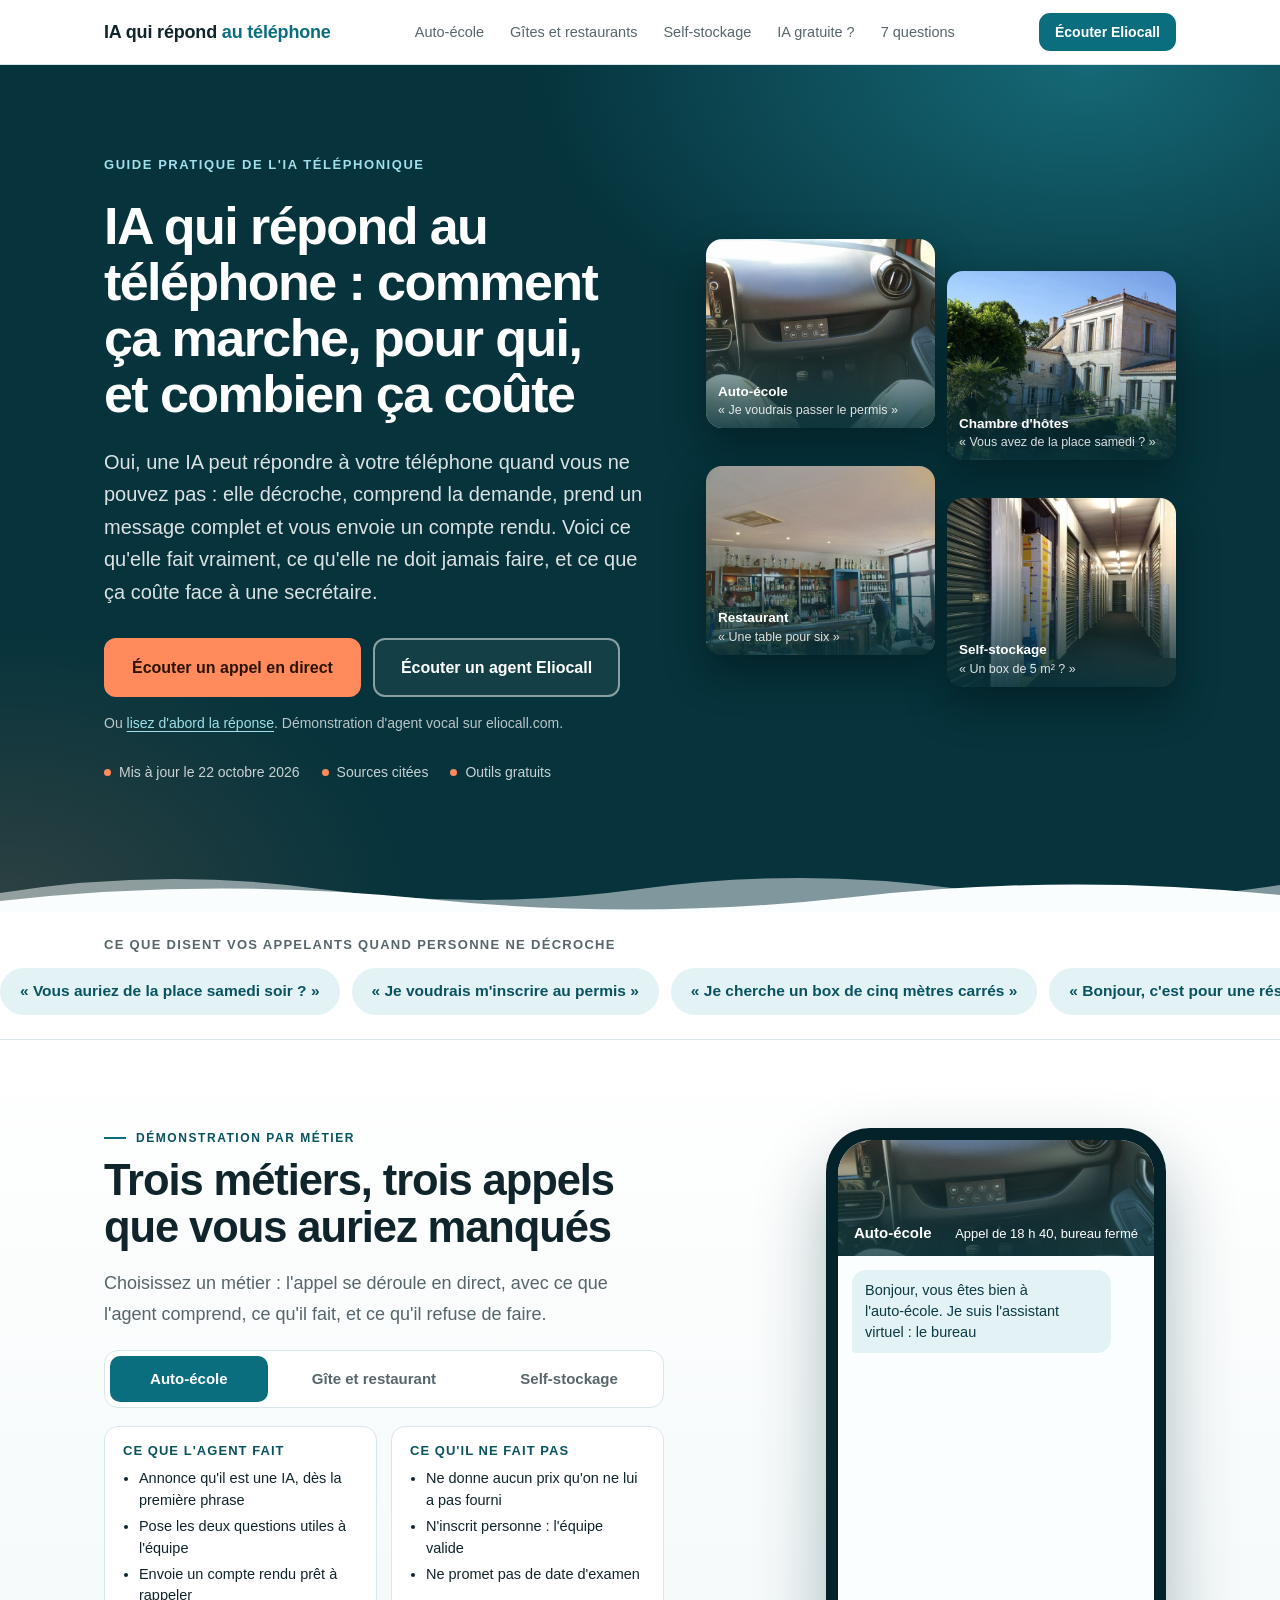
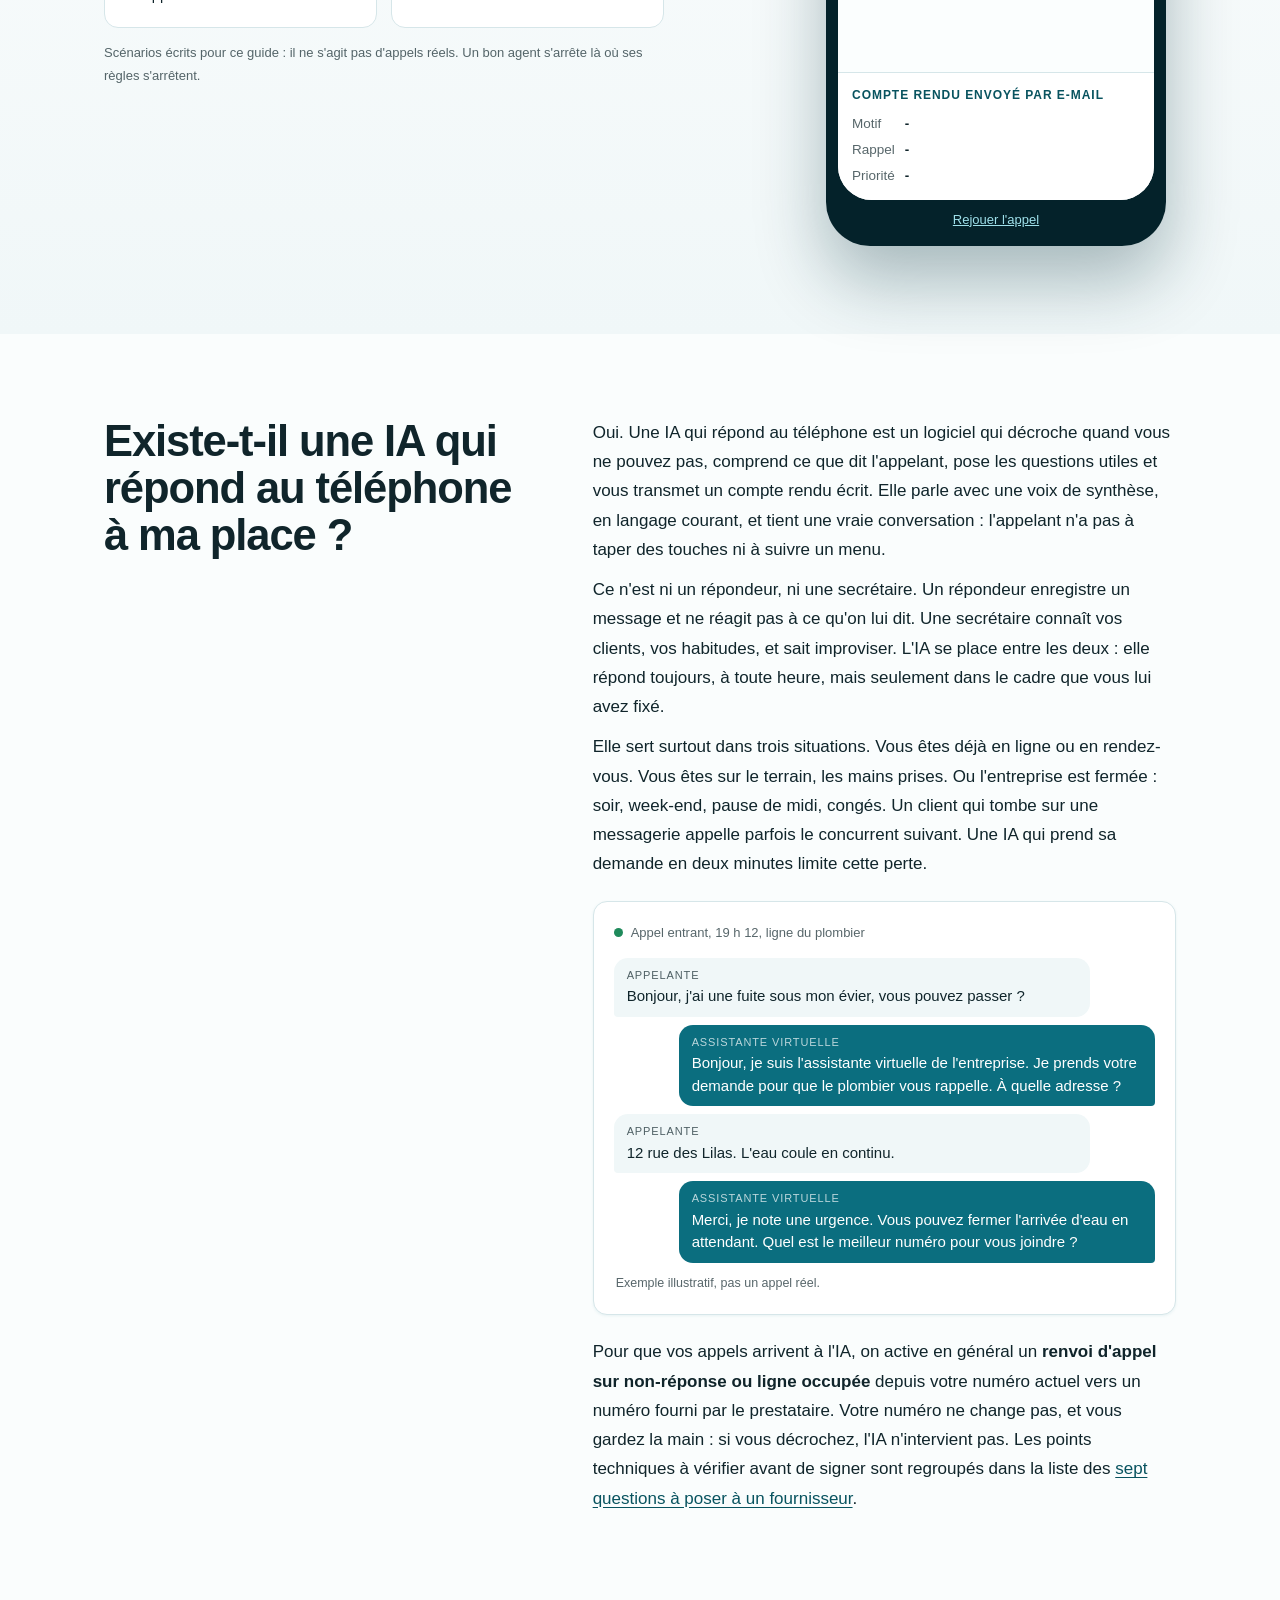
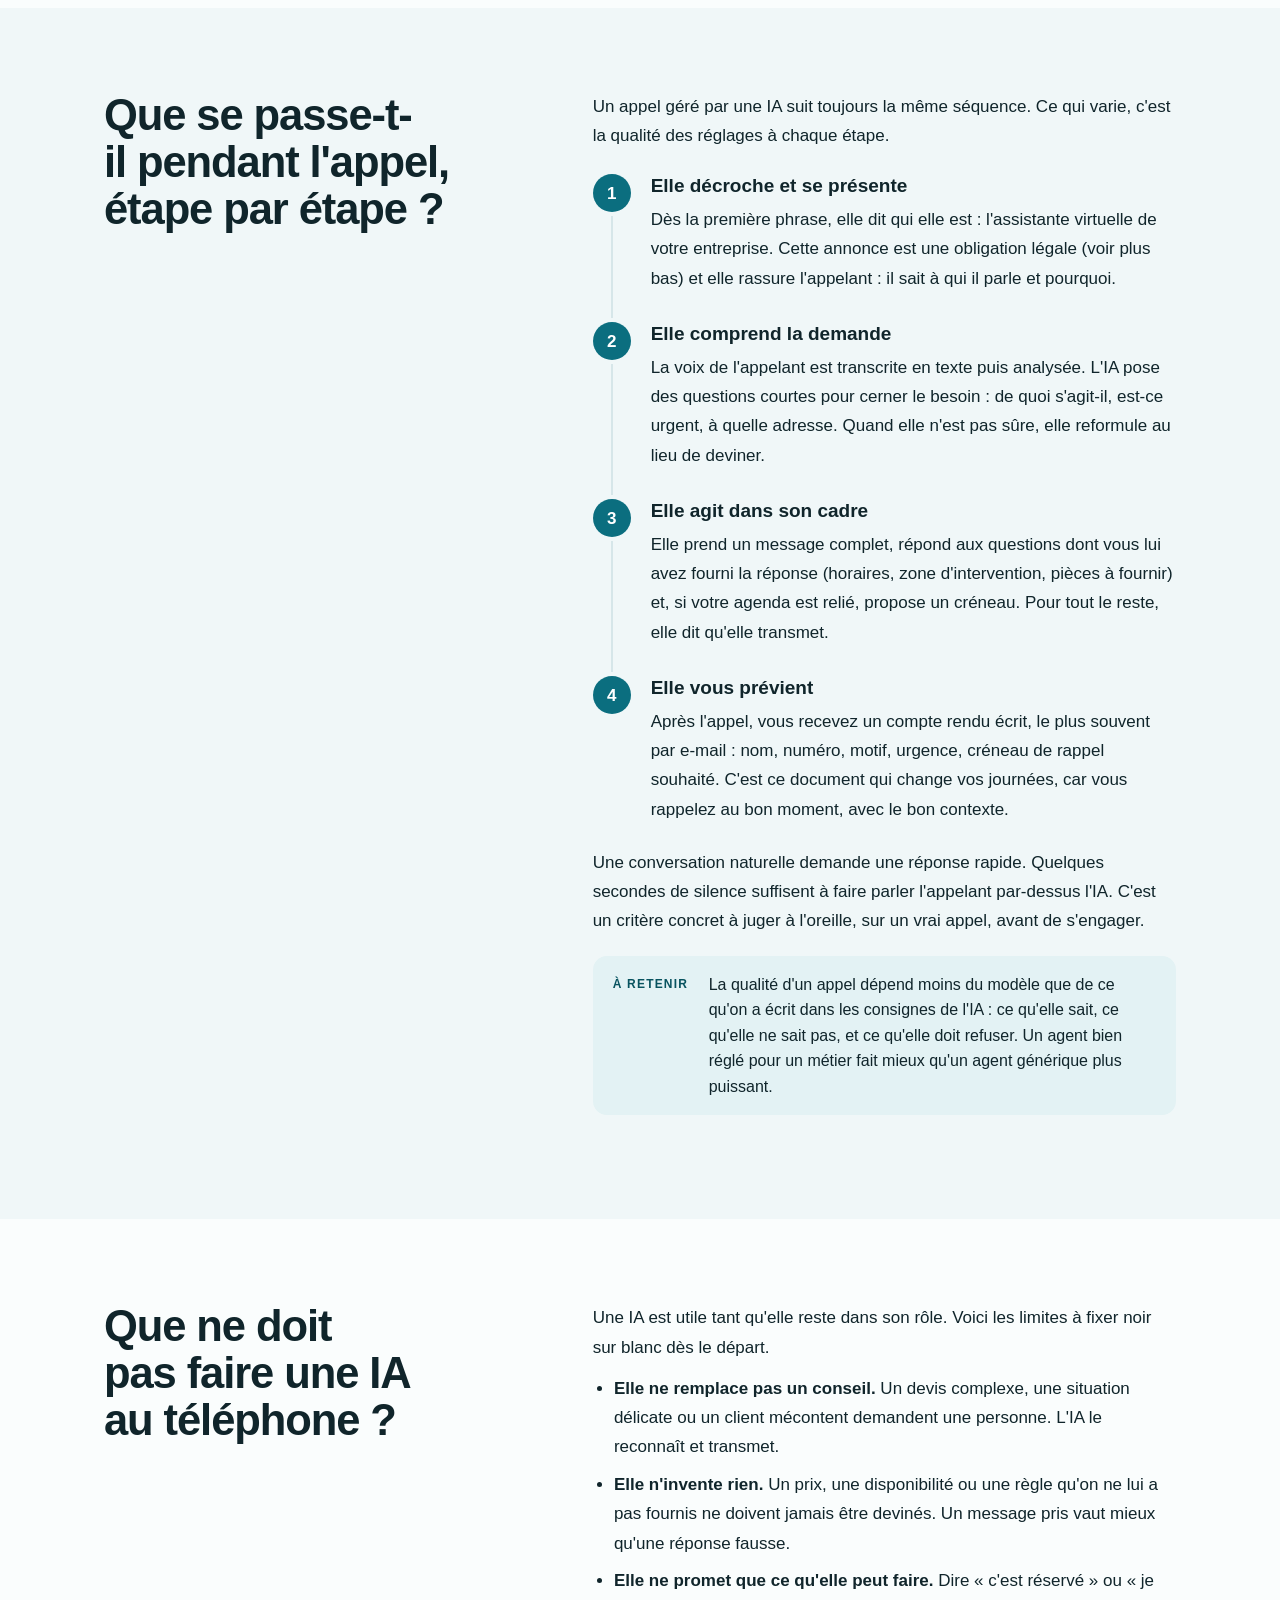
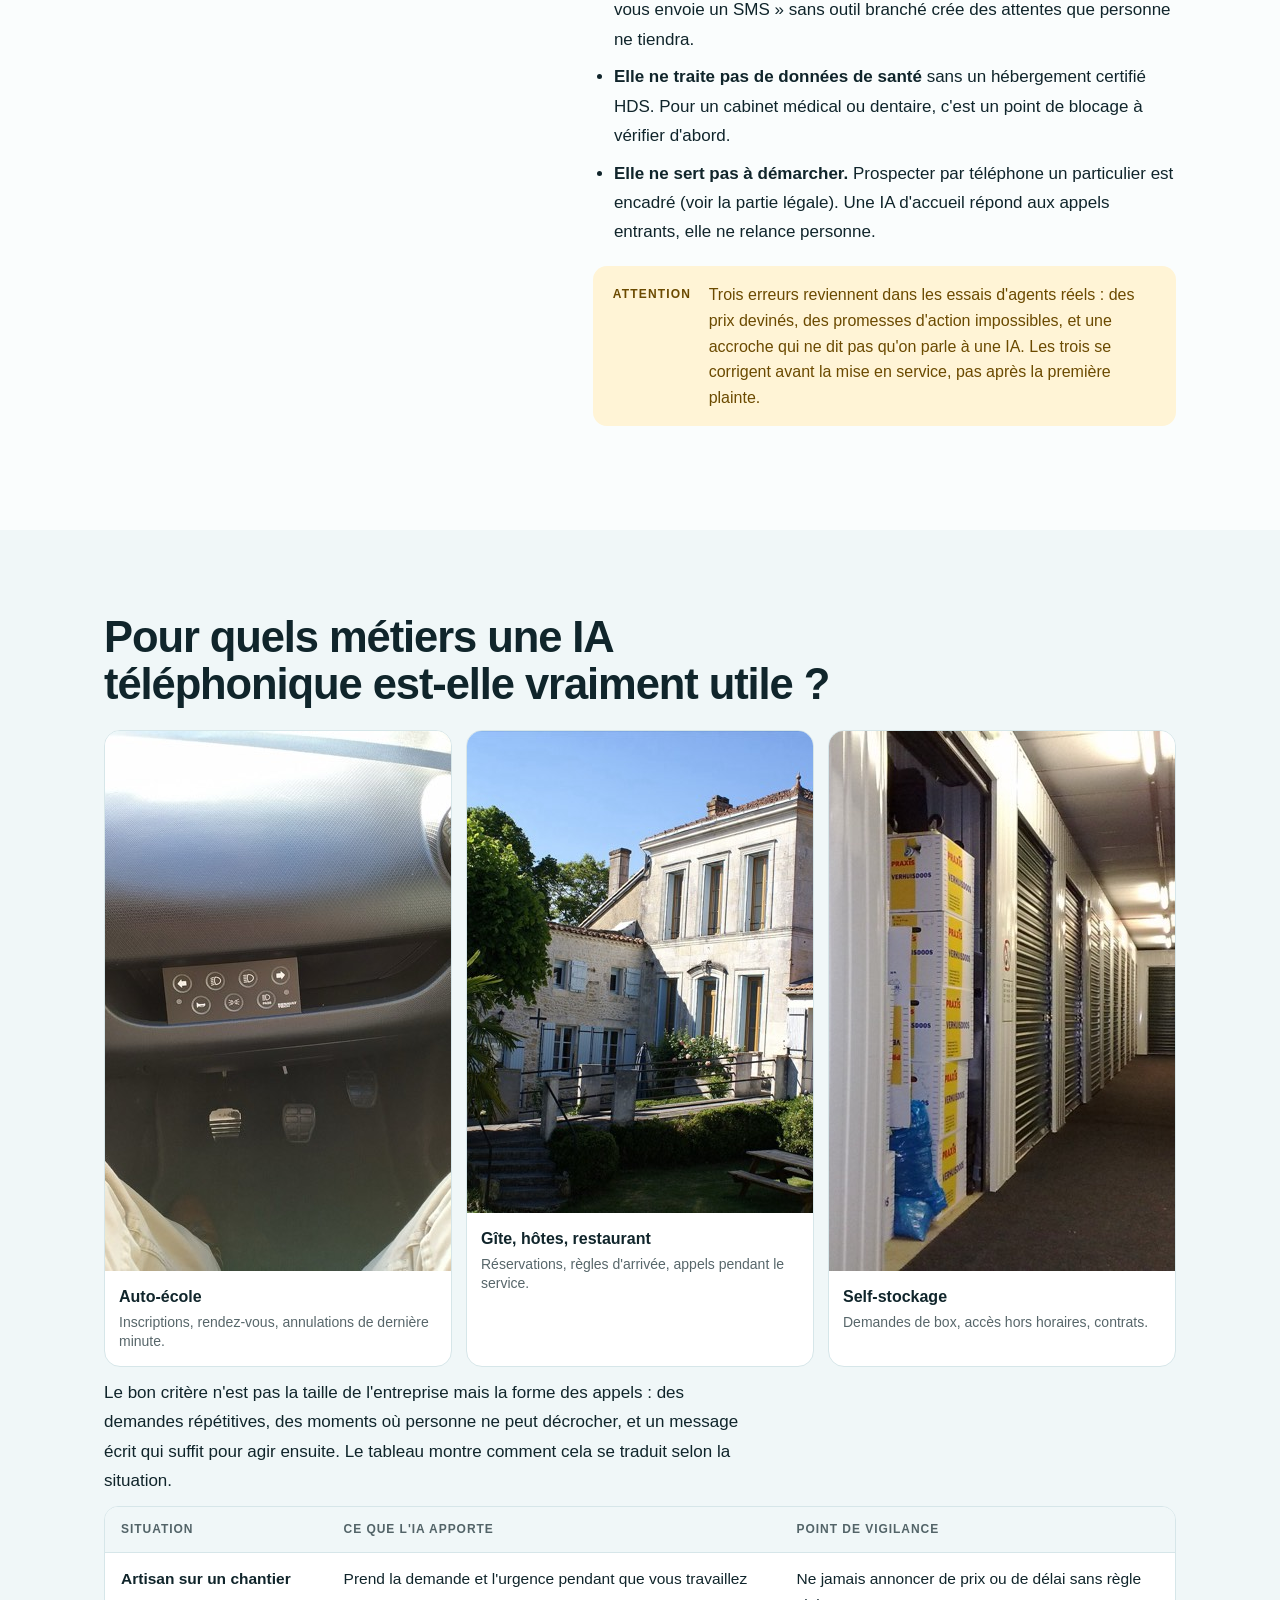
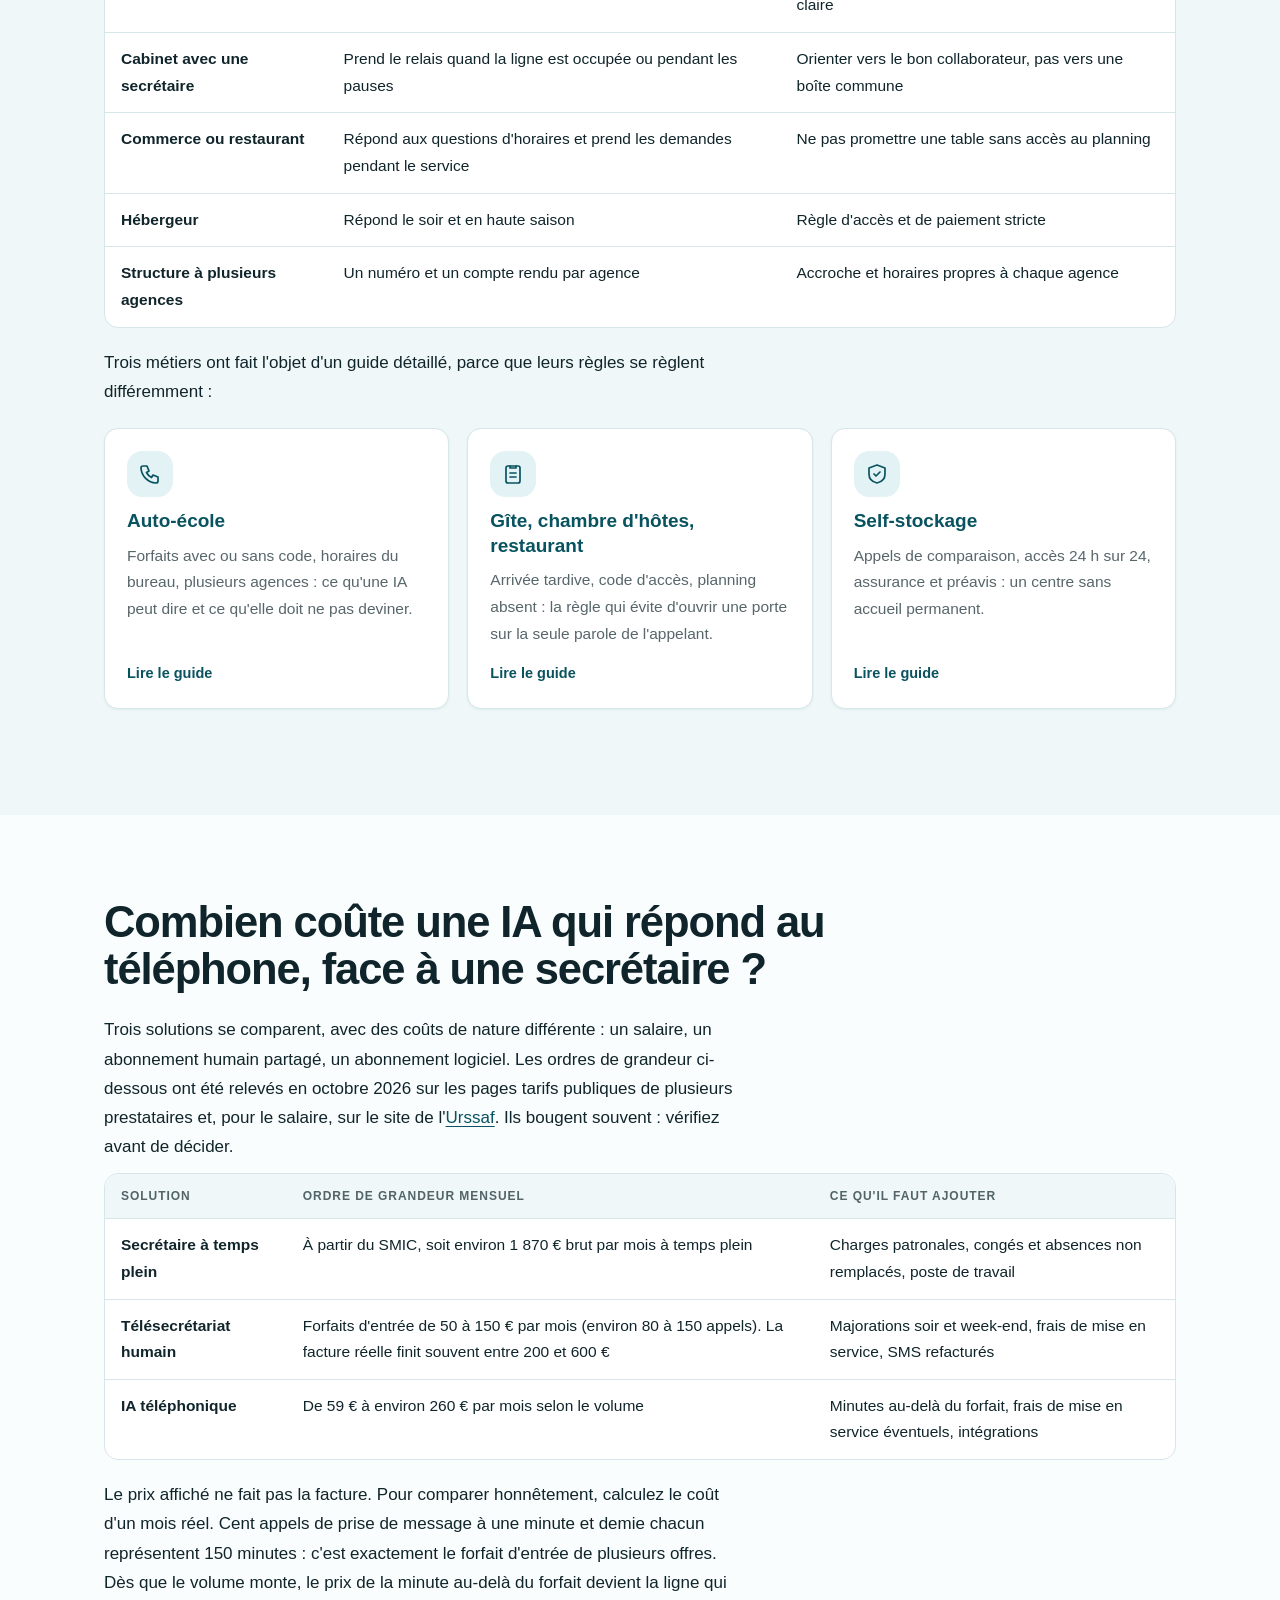
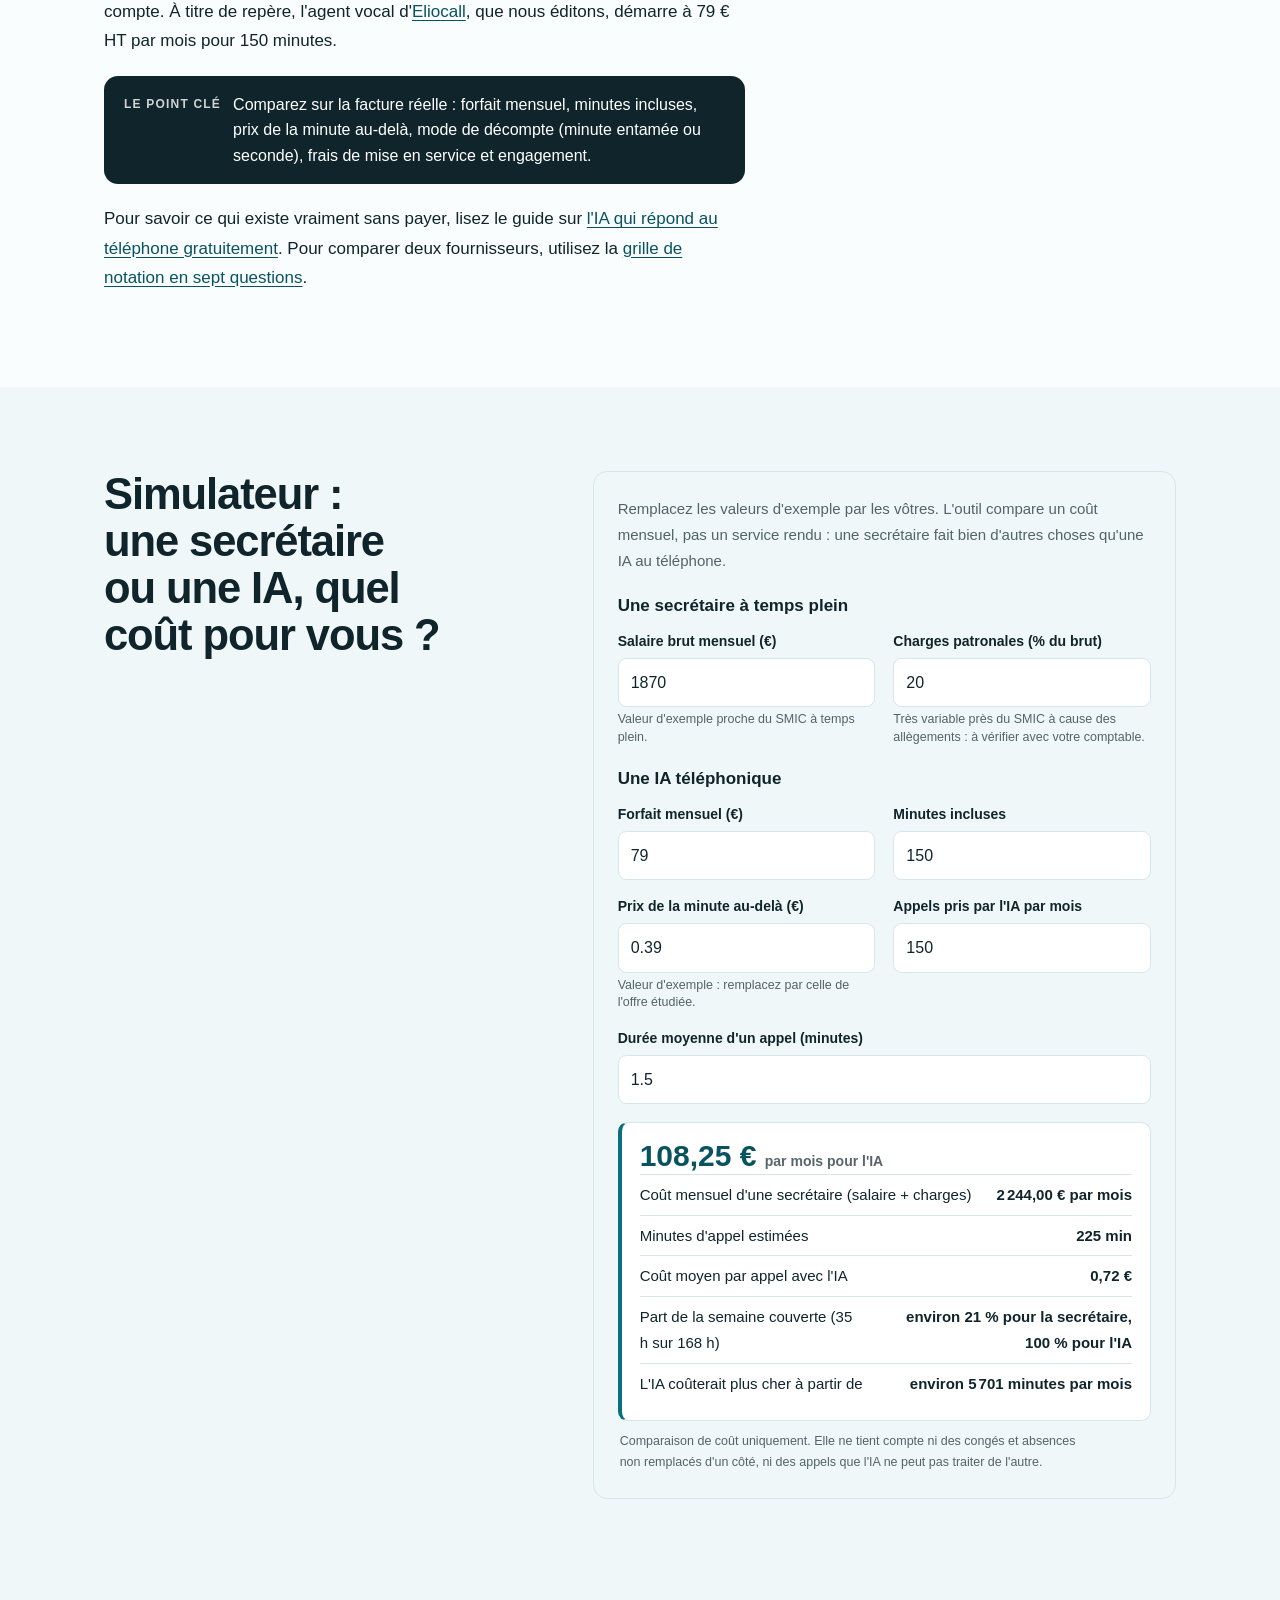
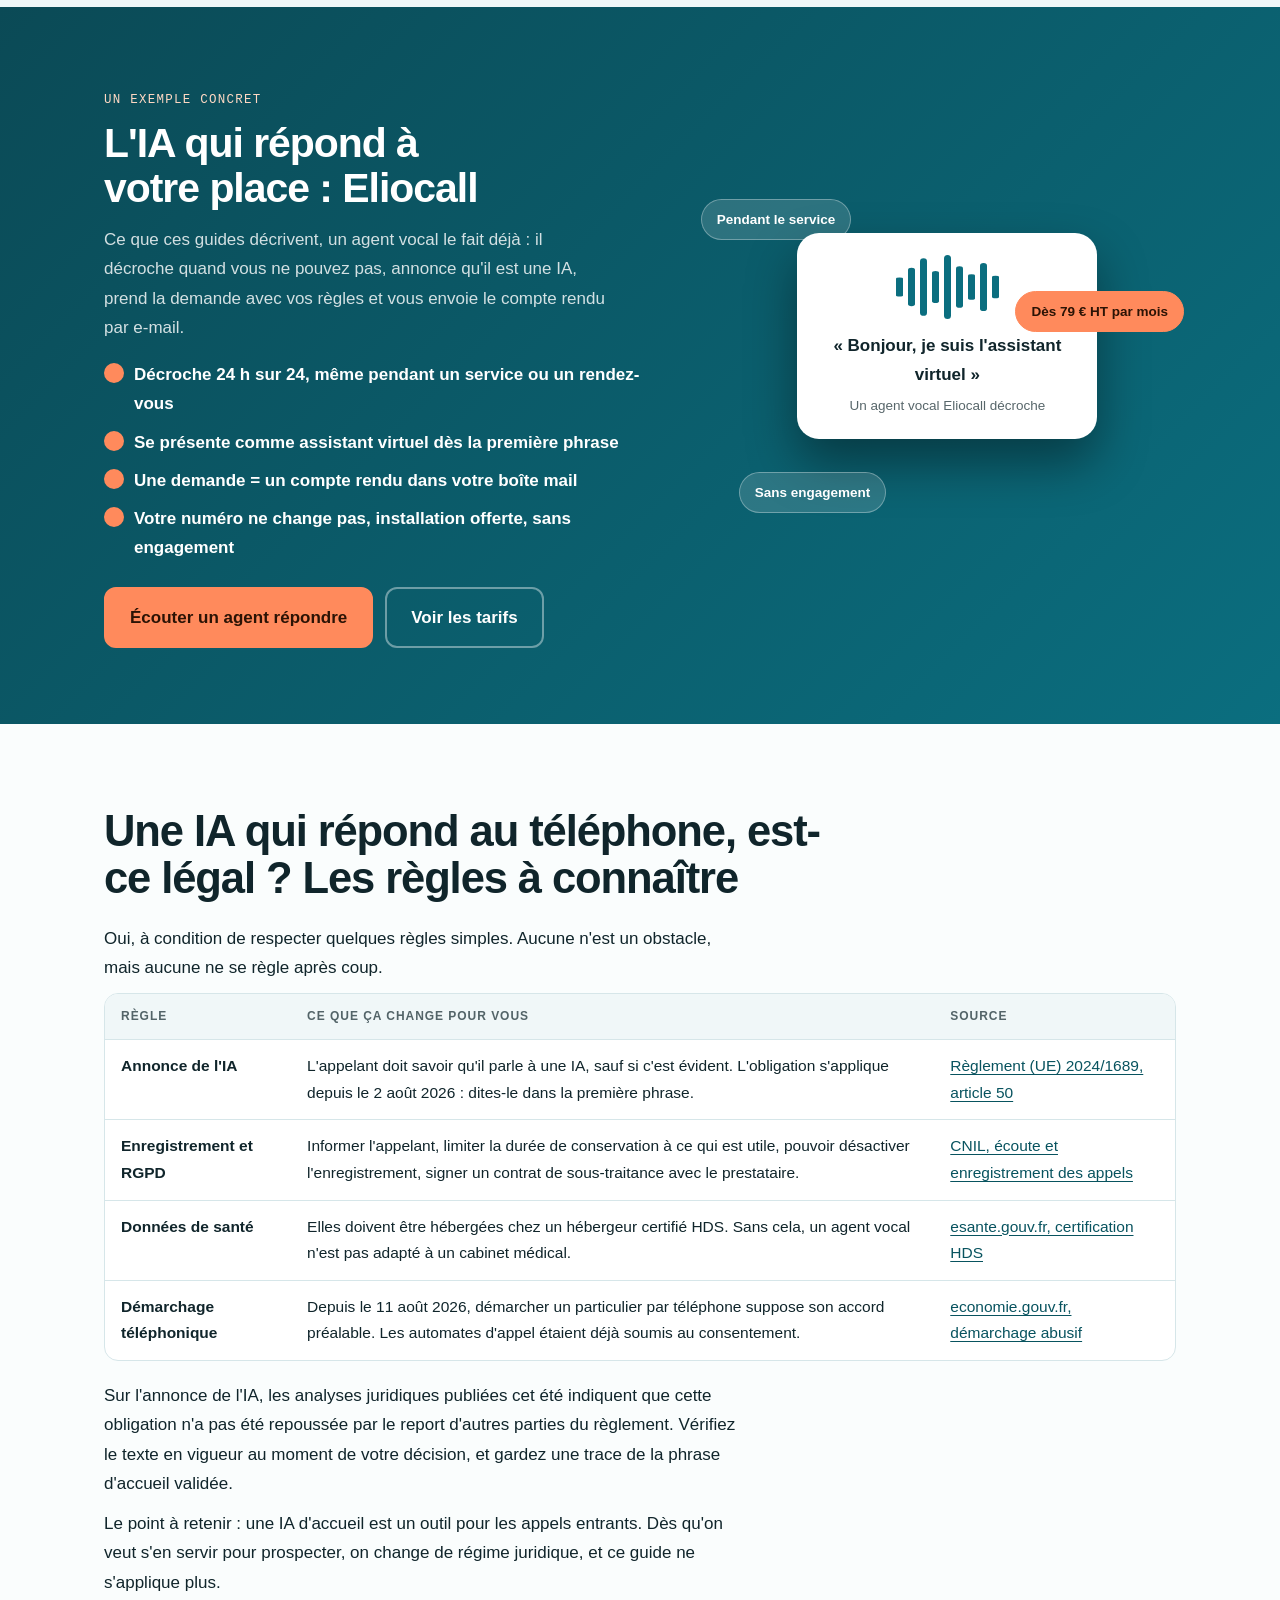
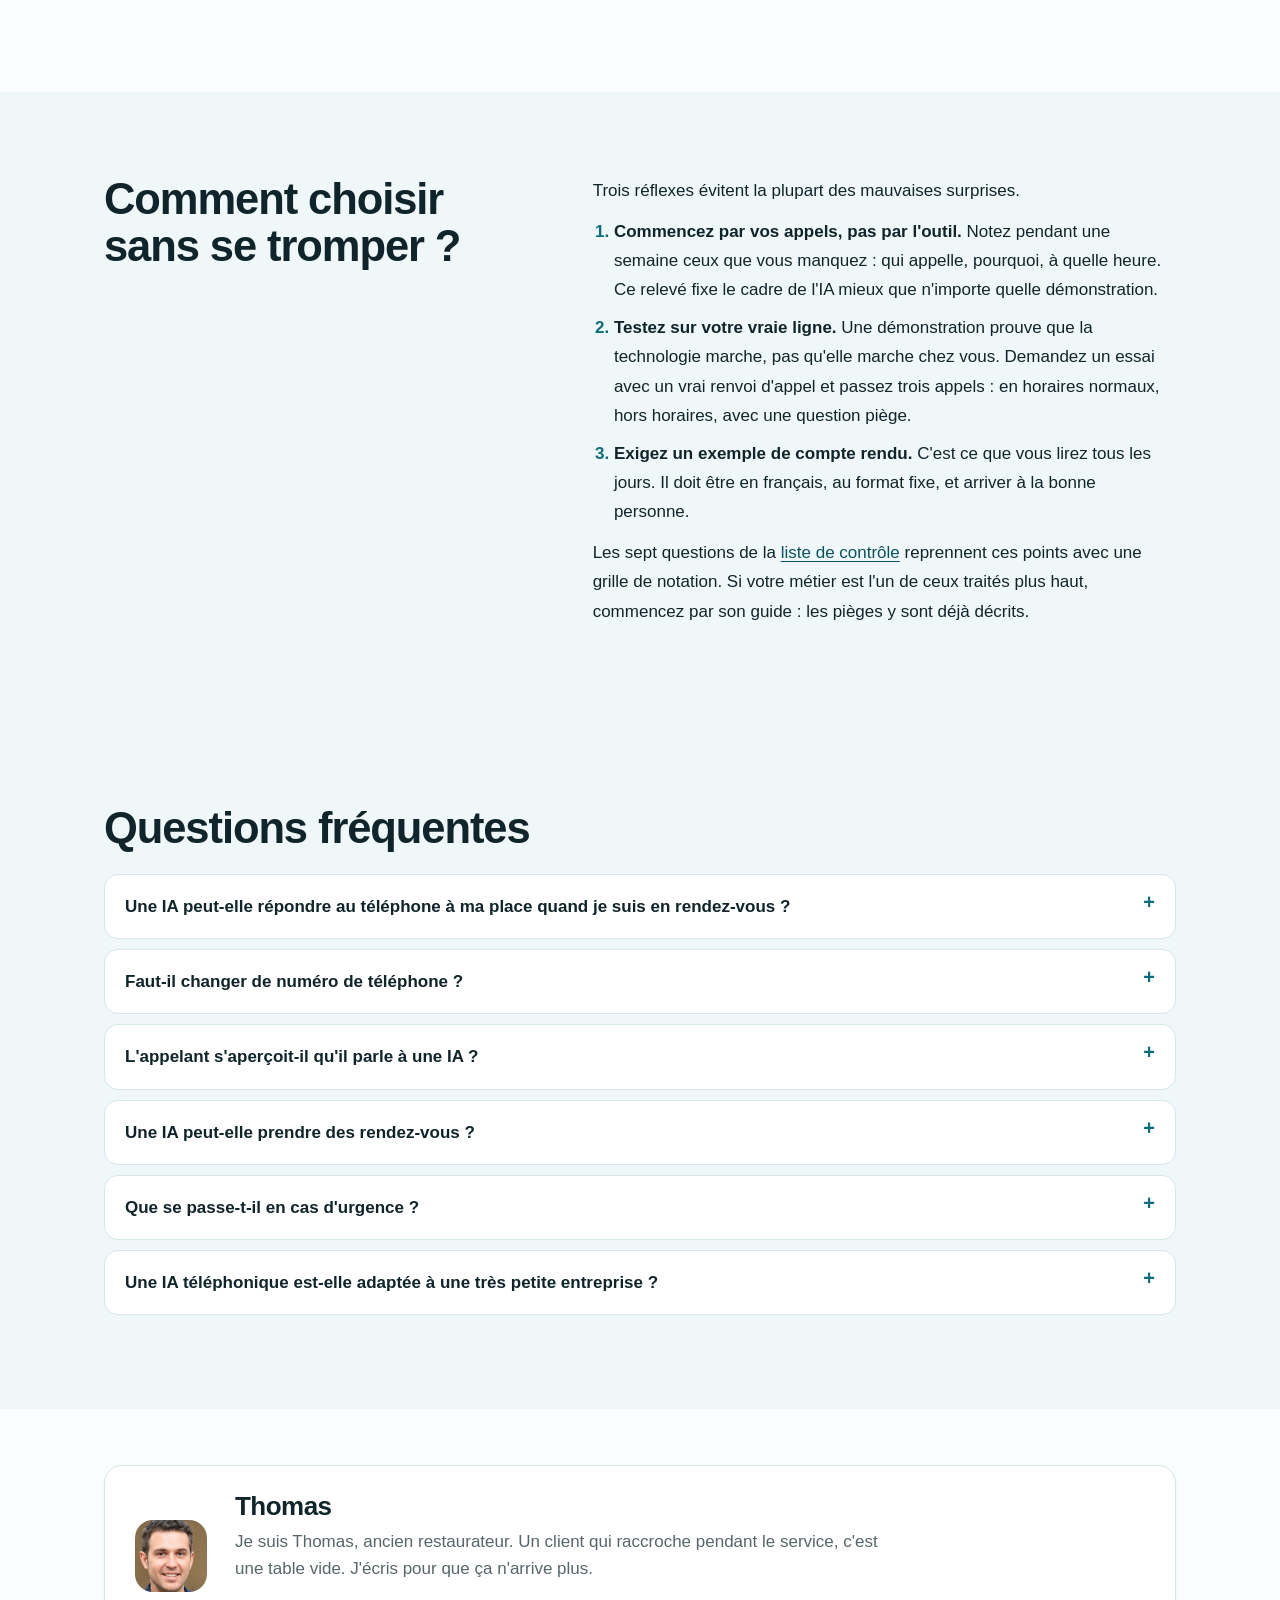
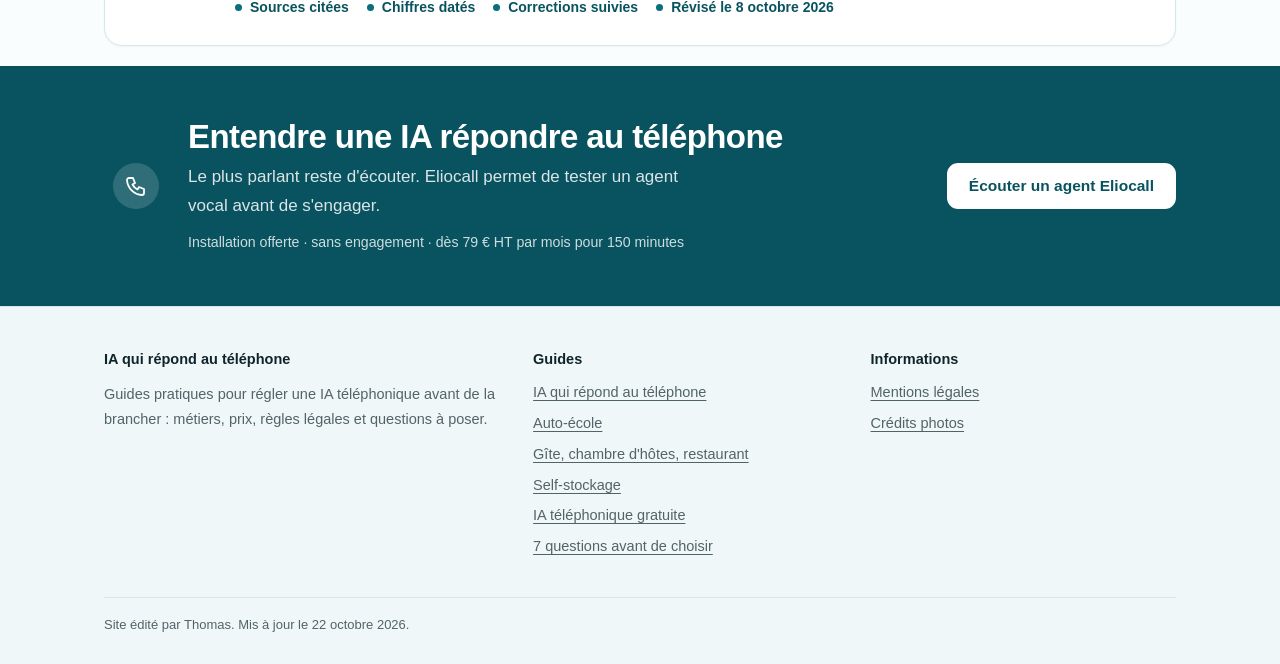
==== index.html @ 80e34b0f "Auto-update date 22 octobre 2026" ====
<!doctype html>
<html lang="fr">
<head>
<meta charset="utf-8">
<meta name="viewport" content="width=device-width, initial-scale=1">
<title>IA qui répond au téléphone : fonctionnement, métiers, prix</title>
<meta name="description" content="Une IA peut répondre au téléphone à votre place : fonctionnement, métiers concernés, coût face à une secrétaire et règles légales à respecter.">
<link rel="canonical" href="https://ia-qui-repond-au-telephone.eu/">
<meta property="og:type" content="article">
<meta property="og:locale" content="fr_FR">
<meta property="og:site_name" content="IA qui répond au téléphone">
<meta property="og:title" content="IA qui répond au téléphone : fonctionnement, métiers, prix">
<meta property="og:description" content="Une IA peut répondre au téléphone à votre place : fonctionnement, métiers concernés, coût face à une secrétaire et règles légales à respecter.">
<meta property="og:url" content="https://ia-qui-repond-au-telephone.eu/">
<meta property="og:image" content="https://ia-qui-repond-au-telephone.eu/og-image.png">
<meta property="og:image:width" content="1200">
<meta property="og:image:height" content="630">
<meta property="og:image:alt" content="IA qui répond au téléphone">
<meta name="twitter:card" content="summary_large_image">
<meta name="twitter:image" content="https://ia-qui-repond-au-telephone.eu/og-image.png">
<link rel="icon" href="/favicon.ico" sizes="48x48">
<link rel="icon" href="/favicon.svg" type="image/svg+xml">
<link rel="icon" href="/favicon-48.png" type="image/png" sizes="48x48">
<link rel="apple-touch-icon" href="/apple-touch-icon.png">
<meta name="theme-color" content="#0b6e7f">

<meta http-equiv="Content-Security-Policy" content="default-src 'self'; script-src 'self' 'unsafe-inline'; style-src 'self' 'unsafe-inline'; img-src 'self' data:; base-uri 'self'; form-action 'none'">
<meta name="referrer" content="strict-origin-when-cross-origin">
<script type="application/ld+json">{"@context": "https://schema.org", "@graph": [{"@type": "BreadcrumbList", "itemListElement": [{"@type": "ListItem", "position": 1, "name": "Accueil", "item": "https://ia-qui-repond-au-telephone.eu/"}]}, {"@type": "Article", "headline": "IA qui répond au téléphone : comment ça marche, pour qui, et combien ça coûte", "description": "Une IA peut répondre au téléphone à votre place : fonctionnement, métiers concernés, coût face à une secrétaire et règles légales à respecter.", "inLanguage": "fr-FR", "datePublished": "2026-10-05", "dateModified": "2026-10-22", "mainEntityOfPage": "https://ia-qui-repond-au-telephone.eu/", "author": {"@type": "Organization", "name": "IA qui répond au téléphone", "url": "https://ia-qui-repond-au-telephone.eu"}, "publisher": {"@type": "Organization", "name": "IA qui répond au téléphone", "url": "https://ia-qui-repond-au-telephone.eu"}}, {"@type": "FAQPage", "mainEntity": [{"@type": "Question", "name": "Une IA peut-elle répondre au téléphone à ma place quand je suis en rendez-vous ?", "acceptedAnswer": {"@type": "Answer", "text": "Oui, c'est l'un de ses usages les plus courants. Elle décroche quand vous ne le faites pas (ligne occupée, pas de réponse), prend la demande et vous envoie un compte rendu que vous lisez après le rendez-vous. Vous rappelez ensuite avec toutes les informations."}}, {"@type": "Question", "name": "Faut-il changer de numéro de téléphone ?", "acceptedAnswer": {"@type": "Answer", "text": "Non. On met en place un renvoi d'appel sur non-réponse ou occupation depuis votre ligne actuelle vers un numéro fourni par le prestataire. Votre numéro ne change pas. Prévoyez en général un à deux jours pour l'activer, selon l'opérateur."}}, {"@type": "Question", "name": "L'appelant s'aperçoit-il qu'il parle à une IA ?", "acceptedAnswer": {"@type": "Answer", "text": "Il doit en être informé : l'article 50 du règlement européen sur l'IA l'exige, sauf si c'est évident. Une voix de synthèse récente est souvent naturelle, mais la transparence est la règle. Dire clairement « assistante virtuelle » dans la première phrase évite aussi les malentendus."}}, {"@type": "Question", "name": "Une IA peut-elle prendre des rendez-vous ?", "acceptedAnswer": {"@type": "Answer", "text": "Seulement si elle est reliée à votre agenda. Sans cela, elle note le créneau souhaité et vous le confirmez ensuite. Dans tous les cas, elle ne doit jamais dire qu'un rendez-vous est confirmé si elle n'a pas pu l'enregistrer."}}, {"@type": "Question", "name": "Que se passe-t-il en cas d'urgence ?", "acceptedAnswer": {"@type": "Answer", "text": "Cela dépend des consignes. Pour un artisan, elle demande tout de suite si c'est urgent et signale le message en priorité. Pour une urgence vitale, elle ne gère rien : elle invite l'appelant à composer le 15, le 17, le 18 ou le 112."}}, {"@type": "Question", "name": "Une IA téléphonique est-elle adaptée à une très petite entreprise ?", "acceptedAnswer": {"@type": "Answer", "text": "Oui, c'est souvent là qu'elle apporte le plus : quand vous êtes seul, chaque appel manqué est une demande perdue. Des offres d'entrée existent à partir de quelques dizaines d'euros par mois. Le bon test reste financier : comparez le coût mensuel à la valeur des demandes que vous récupérez."}}]}, {"@type": "WebSite", "@id": "https://ia-qui-repond-au-telephone.eu/#site", "name": "IA qui répond au téléphone", "url": "https://ia-qui-repond-au-telephone.eu/", "inLanguage": "fr-FR"}, {"@type": "Organization", "@id": "https://ia-qui-repond-au-telephone.eu/#org", "name": "IA qui répond au téléphone", "url": "https://ia-qui-repond-au-telephone.eu/", "logo": {"@type": "ImageObject", "url": "https://ia-qui-repond-au-telephone.eu/icon-192.png", "width": 192, "height": 192}}]}</script>
<link rel="stylesheet" href="/style.css">
<script>(function(){var d=document.documentElement;if(window.matchMedia&&matchMedia("(prefers-reduced-motion: reduce)").matches)return;d.classList.add("i-js");setTimeout(function(){if(!window.__rvok)d.classList.add("i-show")},3500)})();</script>
</head>
<body>
<a class="i-skip" href="#contenu">Aller au contenu</a>
<div class="i-rdp" id="rdp" aria-hidden="true"><i></i></div>
<header class="i-top"><div class="i-wrap"><a class="i-brand" href="/">IA qui répond <span>au téléphone</span></a><nav class="i-nav" aria-label="Navigation"><a href="/auto-ecole/">Auto-école</a><a href="/hebergement-restaurant/">Gîtes et restaurants</a><a href="/self-stockage/">Self-stockage</a><a href="/ia-telephone-gratuite/">IA gratuite&nbsp;?</a><a href="/questions-avant-de-choisir/">7 questions</a></nav><a class="i-btn i-small" href="https://eliocall.com/?utm_source=ia-qui-repond-au-telephone&amp;utm_medium=guide&amp;utm_campaign=header" rel="nofollow sponsored noopener">Écouter Eliocall</a></div></header>
<main id="contenu">
<section class="i-hp" data-ap><div class="i-wrap"><div><div class="i-hk">Guide pratique de l'IA téléphonique</div><h1>IA qui répond au téléphone&nbsp;: comment ça marche, pour qui, et combien ça coûte</h1><p class="i-hl">Oui, une IA peut répondre à votre téléphone quand vous ne pouvez pas&nbsp;: elle décroche, comprend la demande, prend un message complet et vous envoie un compte rendu. Voici ce qu'elle fait vraiment, ce qu'elle ne doit jamais faire, et ce que ça coûte face à une secrétaire.</p><div class="i-hacts"><a class="i-hb1" href="#demo">Écouter un appel en direct</a><a class="i-hb2" href="https://eliocall.com/?utm_source=ia-qui-repond-au-telephone&amp;utm_medium=guide&amp;utm_campaign=hero-ecouter#hero-form" rel="nofollow sponsored noopener">Écouter un agent Eliocall</a></div><p class="i-hsub">Ou <a href="#existe-t-il-une-ia">lisez d'abord la réponse</a>. Démonstration d'agent vocal sur eliocall.com.</p><div class="i-htr"><span>Mis à jour le 22 octobre 2026</span><span>Sources citées</span><span>Outils gratuits</span></div></div><div class="i-hgrid" aria-label="Métiers couverts"><a href="/auto-ecole/"><img src="/img/autoecole-s.jpg" alt="Voiture d'une auto-école, avec double commande" width="720" height="540" loading="eager" decoding="async"><span>Auto-école<small>«&nbsp;Je voudrais passer le permis&nbsp;»</small></span></a><a href="/hebergement-restaurant/"><img src="/img/gite-s.jpg" alt="Chambre d'hôtes dans un domaine en pierre" width="720" height="482" loading="eager" decoding="async"><span>Chambre d'hôtes<small>«&nbsp;Vous avez de la place samedi&nbsp;?&nbsp;»</small></span></a><a href="/hebergement-restaurant/"><img src="/img/bistrot2-s.jpg" alt="Salle de restaurant avec un bar" width="720" height="540" loading="eager" decoding="async"><span>Restaurant<small>«&nbsp;Une table pour six&nbsp;»</small></span></a><a href="/self-stockage/"><img src="/img/stockage2-s.jpg" alt="Couloir de box dans un centre de self-stockage" width="720" height="540" loading="eager" decoding="async"><span>Self-stockage<small>«&nbsp;Un box de 5 m²&nbsp;?&nbsp;»</small></span></a></div></div><div class="i-hwave" aria-hidden="true"><svg viewBox="0 0 1440 54" preserveAspectRatio="none"><path d="M0 34 Q180 8 360 30 T720 30 T1080 30 T1440 26 V54 H0Z" fill="var(--bg)" opacity=".5"/><path d="M0 42 Q240 18 480 40 T960 38 T1440 36 V54 H0Z" fill="var(--bg)"/></svg></div></section>
<div class="i-lm" data-ap><p>Ce que disent vos appelants quand personne ne décroche</p><div class="i-lmt"><span>«&nbsp;Vous auriez de la place samedi soir&nbsp;?&nbsp;»</span><span>«&nbsp;Je voudrais m'inscrire au permis&nbsp;»</span><span>«&nbsp;Je cherche un box de cinq mètres carrés&nbsp;»</span><span>«&nbsp;Bonjour, c'est pour une réservation&nbsp;»</span><span>«&nbsp;Vous êtes ouverts le dimanche&nbsp;?&nbsp;»</span><span>«&nbsp;Je rappelle, personne ne répondait&nbsp;»</span><span>«&nbsp;Quel est le tarif pour un week-end&nbsp;?&nbsp;»</span><span>«&nbsp;Je voudrais déplacer mon rendez-vous&nbsp;»</span><span aria-hidden="true">«&nbsp;Vous auriez de la place samedi soir&nbsp;?&nbsp;»</span><span aria-hidden="true">«&nbsp;Je voudrais m'inscrire au permis&nbsp;»</span><span aria-hidden="true">«&nbsp;Je cherche un box de cinq mètres carrés&nbsp;»</span><span aria-hidden="true">«&nbsp;Bonjour, c'est pour une réservation&nbsp;»</span><span aria-hidden="true">«&nbsp;Vous êtes ouverts le dimanche&nbsp;?&nbsp;»</span><span aria-hidden="true">«&nbsp;Je rappelle, personne ne répondait&nbsp;»</span><span aria-hidden="true">«&nbsp;Quel est le tarif pour un week-end&nbsp;?&nbsp;»</span><span aria-hidden="true">«&nbsp;Je voudrais déplacer mon rendez-vous&nbsp;»</span></div></div>
<section id="demo" class="i-ld i-rv"><div class="i-wrap">
<div>
<div class="i-kicker">Démonstration par métier</div>
<h2>Trois métiers, trois appels que vous auriez manqués</h2>
<p class="i-lead2">Choisissez un métier&nbsp;: l'appel se déroule en direct, avec ce que l'agent comprend, ce qu'il fait, et ce qu'il refuse de faire.</p>
<div class="i-ldt" role="tablist" aria-label="Métier"><button type="button" role="tab" data-k="auto" aria-selected="true">Auto-école</button><button type="button" role="tab" data-k="resto" aria-selected="false">Gîte et restaurant</button><button type="button" role="tab" data-k="stock" aria-selected="false">Self-stockage</button></div>
<div class="i-ldk"><div><h3>Ce que l'agent fait</h3><ul id="iq-did"></ul></div><div><h3>Ce qu'il ne fait pas</h3><ul id="iq-no"></ul></div></div>
<p class="i-nt">Scénarios écrits pour ce guide&nbsp;: il ne s'agit pas d'appels réels. Un bon agent s'arrête là où ses règles s'arrêtent.</p>
<div id="iq-cta" hidden><b>Vous voulez l'entendre sur votre métier&nbsp;?</b><p>Eliocall décroche à toute heure, annonce qu'il est une IA et vous envoie le compte rendu par e-mail. Installation offerte, sans engagement.</p><a class="i-pr" href="https://eliocall.com/?utm_source=ia-qui-repond-au-telephone&amp;utm_medium=guide&amp;utm_campaign=demo-fin#hero-form" rel="nofollow sponsored noopener">Écouter un agent répondre</a><a class="i-sc" href="/questions-avant-de-choisir/">Les 7 questions avant de choisir</a></div>
</div>
<div class="i-ldv"><div class="i-ldv-s">
<div class="i-ldv-p"><img id="iq-img" src="/img/autoecole-s.jpg" alt="" width="720" height="540" loading="lazy" decoding="async"><div><b id="iq-name">Auto-école</b><span id="iq-sub">Appel de 18 h 40, bureau fermé</span></div></div>
<div id="iq-log" aria-live="off"></div>
<div id="iq-cr"><strong>Compte rendu envoyé par e-mail</strong><dl id="iq-dl"></dl></div>
</div><p class="i-ldr"><button type="button" id="iq-again">Rejouer l'appel</button></p></div>
<p id="iq-live" style="position:absolute;left:-9999px" aria-live="polite"></p></div></section>
<script>(function(){
var $=function(i){return document.getElementById(i)},rm=window.matchMedia&&matchMedia("(prefers-reduced-motion: reduce)").matches;
var SC={"auto": {"img": "autoecole", "name": "Auto-école", "sub": "Appel de 18 h 40, bureau fermé", "goal": "une inscription", "lines": [["ia", "Bonjour, vous êtes bien à l'auto-école. Je suis l'assistant virtuel : le bureau est fermé pour ce soir. Dites-moi ce dont vous avez besoin, je transmets."], ["me", "Bonjour, je voudrais passer le permis, comment on s'inscrit ?"], ["tag", "Motif : inscription au permis B"], ["tag", "Information à compléter : âge, disponibilités"], ["ia", "Je note votre demande d'inscription. Quel âge avez-vous, et préférez-vous être rappelé le matin ou l'après-midi ?"]], "cr": [["Motif", "Inscription permis B"], ["Rappel", "Demain, après-midi"], ["Priorité", "Normale"]], "did": ["Annonce qu'il est une IA, dès la première phrase", "Pose les deux questions utiles à l'équipe", "Envoie un compte rendu prêt à rappeler"], "no": ["Ne donne aucun prix qu'on ne lui a pas fourni", "N'inscrit personne : l'équipe valide", "Ne promet pas de date d'examen"]}, "resto": {"img": "gite", "name": "Gîte et restaurant", "sub": "Appel de 21 h, en plein service", "goal": "une réservation", "lines": [["ia", "Bonjour, vous êtes bien au domaine. Je suis l'assistant virtuel : l'équipe est en service. Dites-moi ce dont vous avez besoin, on vous rappelle."], ["me", "Vous auriez de la place pour six personnes samedi soir ?"], ["tag", "Motif : demande de réservation"], ["tag", "6 personnes, samedi soir"], ["ia", "Je note une demande pour six personnes samedi soir. Je ne peux pas confirmer la disponibilité : l'équipe vous rappelle pour valider. À quel nom, et sur quel numéro ?"]], "cr": [["Motif", "Réservation, 6 personnes"], ["Quand", "Samedi soir"], ["Rappel", "Demain en fin de matinée"]], "did": ["Prend la demande sans interrompre le service", "Récupère nom, numéro et créneau", "Prévient l'équipe par e-mail"], "no": ["Ne confirme pas une table qu'il ne voit pas", "Ne promet pas de menu ni de tarif", "Ne prend pas de paiement"]}, "stock": {"img": "stockage2", "name": "Self-stockage", "sub": "Appel de 19 h 10, accueil fermé", "goal": "un box disponible", "lines": [["ia", "Bonjour, vous êtes bien au centre de stockage. Je suis l'assistant virtuel : l'accueil est fermé. Dites-moi votre besoin, je transmets à l'équipe."], ["me", "Je cherche un box d'environ cinq mètres carrés, c'est possible ?"], ["tag", "Motif : demande de box"], ["tag", "Surface : environ 5 m²"], ["ia", "Je note : box d'environ cinq mètres carrés. Je ne connais pas les disponibilités en temps réel, l'équipe vous rappelle pour confirmer. Pour quelle date en avez-vous besoin ?"]], "cr": [["Motif", "Box d'environ 5 m²"], ["Date voulue", "À préciser au rappel"], ["Priorité", "Normale"]], "did": ["Qualifie le besoin : surface, date", "Évite un appel perdu hors horaires", "Résume tout dans un e-mail"], "no": ["N'affirme pas qu'un box est libre", "Ne donne pas de prix non fourni", "Ne signe aucun contrat"]}},log=$("iq-log"),tm=null,seq=0,cur="auto",shown=false;
var tabs=[].slice.call(document.querySelectorAll("#demo [role=tab]"));
function bub(w,t){var b=document.createElement("div");b.setAttribute("data-b",w);b.textContent=t||"";log.appendChild(b);log.scrollTop=log.scrollHeight;return b}
function type(el,text,wps,done,id){clearTimeout(tm);if(rm){el.textContent=text;if(done)done();return}var w=text.split(" "),i=0,gap=1000/wps;
(function s(){if(id!==seq)return;el.textContent=w.slice(0,++i).join(" ");log.scrollTop=log.scrollHeight;if(i<w.length)tm=setTimeout(s,gap);else if(done)done()})()}
function fill(ul,arr){ul.innerHTML="";arr.forEach(function(t){var li=document.createElement("li");li.textContent=t;ul.appendChild(li)})}
function setCR(rows){var dl=$("iq-dl");dl.innerHTML="";rows.forEach(function(r){var a=document.createElement("dt"),b=document.createElement("dd");a.textContent=r[0];b.textContent=r[1];dl.appendChild(a);dl.appendChild(b)})}
function play(){var id=++seq;clearTimeout(tm);log.innerHTML="";var s=SC[cur];$("iq-img").src="/img/"+s.img+"-s.jpg";$("iq-name").textContent=s.name;$("iq-sub").textContent=s.sub;
fill($("iq-did"),s.did);fill($("iq-no"),s.no);setCR(s.cr.map(function(r){return[r[0],"-"]}));
var i=0;(function nx(){if(id!==seq)return;if(i>=s.lines.length){setCR(s.cr);bub("sys","Compte rendu envoyé à l'équipe par e-mail.");$("iq-live").textContent="Appel traité : "+s.cr[0][1];if(!shown){shown=true;var c=$("iq-cta");c.hidden=false;c.setAttribute("data-in","")}return}
var l=s.lines[i++];if(l[0]==="tag"){bub("tag",l[1]);tm=setTimeout(nx,rm?0:380)}else{var b=bub(l[0],"");type(b,l[1],l[0]==="me"?4:4.4,function(){tm=setTimeout(nx,rm?0:260)},id)}})()}
tabs.forEach(function(b){b.addEventListener("click",function(){cur=b.getAttribute("data-k");tabs.forEach(function(x){x.setAttribute("aria-selected",x===b)});play()})});
$("iq-again").addEventListener("click",play);
if("IntersectionObserver" in window){var io=new IntersectionObserver(function(es){es.forEach(function(e){if(e.isIntersecting){play();io.disconnect()}})},{threshold:.3});io.observe($("demo"))}else{play()}
})();</script>
<section id="existe-t-il-une-ia" class="i-ls i-rv"><div class="i-wrap i-lsw"><h2>Existe-t-il une IA qui répond au téléphone à ma place&nbsp;?</h2><div class="i-lsb">
<p>Oui. Une IA qui répond au téléphone est un logiciel qui décroche quand vous ne pouvez pas, comprend ce que dit l'appelant, pose les questions utiles et vous transmet un compte rendu écrit. Elle parle avec une voix de synthèse, en langage courant, et tient une vraie conversation&nbsp;: l'appelant n'a pas à taper des touches ni à suivre un menu.</p>
<p>Ce n'est ni un répondeur, ni une secrétaire. Un répondeur enregistre un message et ne réagit pas à ce qu'on lui dit. Une secrétaire connaît vos clients, vos habitudes, et sait improviser. L'IA se place entre les deux&nbsp;: elle répond toujours, à toute heure, mais seulement dans le cadre que vous lui avez fixé.</p>
<p>Elle sert surtout dans trois situations. Vous êtes déjà en ligne ou en rendez-vous. Vous êtes sur le terrain, les mains prises. Ou l'entreprise est fermée&nbsp;: soir, week-end, pause de midi, congés. Un client qui tombe sur une messagerie appelle parfois le concurrent suivant. Une IA qui prend sa demande en deux minutes limite cette perte.</p>
<div class="i-callbox" role="img" aria-label="Appel entrant, 19 h 12, ligne du plombier"><div class="i-bar"><span class="i-dot"></span> Appel entrant, 19 h 12, ligne du plombier</div><div class="i-msg i-in"><small>Appelante</small>Bonjour, j'ai une fuite sous mon évier, vous pouvez passer&nbsp;?</div><div class="i-msg i-ai"><small>Assistante virtuelle</small>Bonjour, je suis l'assistante virtuelle de l'entreprise. Je prends votre demande pour que le plombier vous rappelle. À quelle adresse&nbsp;?</div><div class="i-msg i-in"><small>Appelante</small>12 rue des Lilas. L'eau coule en continu.</div><div class="i-msg i-ai"><small>Assistante virtuelle</small>Merci, je note une urgence. Vous pouvez fermer l'arrivée d'eau en attendant. Quel est le meilleur numéro pour vous joindre&nbsp;?</div><p class="i-note">Exemple illustratif, pas un appel réel.</p></div>
<p>Pour que vos appels arrivent à l'IA, on active en général un <strong>renvoi d'appel sur non-réponse ou ligne occupée</strong> depuis votre numéro actuel vers un numéro fourni par le prestataire. Votre numéro ne change pas, et vous gardez la main&nbsp;: si vous décrochez, l'IA n'intervient pas. Les points techniques à vérifier avant de signer sont regroupés dans la liste des <a href="/questions-avant-de-choisir/">sept questions à poser à un fournisseur</a>.</p>
</div></div></section><section id="pendant-l-appel" class="i-ls i-rv i-lsalt"><div class="i-wrap i-lsw"><h2>Que se passe-t-il pendant l'appel, étape par étape&nbsp;?</h2><div class="i-lsb">
<p>Un appel géré par une IA suit toujours la même séquence. Ce qui varie, c'est la qualité des réglages à chaque étape.</p>
<ol class="i-steps"><li><h3>Elle décroche et se présente</h3><p>Dès la première phrase, elle dit qui elle est&nbsp;: l'assistante virtuelle de votre entreprise. Cette annonce est une obligation légale (voir plus bas) et elle rassure l'appelant&nbsp;: il sait à qui il parle et pourquoi.</p></li><li><h3>Elle comprend la demande</h3><p>La voix de l'appelant est transcrite en texte puis analysée. L'IA pose des questions courtes pour cerner le besoin&nbsp;: de quoi s'agit-il, est-ce urgent, à quelle adresse. Quand elle n'est pas sûre, elle reformule au lieu de deviner.</p></li><li><h3>Elle agit dans son cadre</h3><p>Elle prend un message complet, répond aux questions dont vous lui avez fourni la réponse (horaires, zone d'intervention, pièces à fournir) et, si votre agenda est relié, propose un créneau. Pour tout le reste, elle dit qu'elle transmet.</p></li><li><h3>Elle vous prévient</h3><p>Après l'appel, vous recevez un compte rendu écrit, le plus souvent par e-mail&nbsp;: nom, numéro, motif, urgence, créneau de rappel souhaité. C'est ce document qui change vos journées, car vous rappelez au bon moment, avec le bon contexte.</p></li></ol>
<p>Une conversation naturelle demande une réponse rapide. Quelques secondes de silence suffisent à faire parler l'appelant par-dessus l'IA. C'est un critère concret à juger à l'oreille, sur un vrai appel, avant de s'engager.</p>
<div class="i-callout i-co-tip"><strong>À retenir</strong><div><p>La qualité d'un appel dépend moins du modèle que de ce qu'on a écrit dans les consignes de l'IA&nbsp;: ce qu'elle sait, ce qu'elle ne sait pas, et ce qu'elle doit refuser. Un agent bien réglé pour un métier fait mieux qu'un agent générique plus puissant.</p></div></div></div></div></section><section id="limites" class="i-ls i-rv"><div class="i-wrap i-lsw"><h2>Que ne doit pas faire une IA au téléphone&nbsp;?</h2><div class="i-lsb">
<p>Une IA est utile tant qu'elle reste dans son rôle. Voici les limites à fixer noir sur blanc dès le départ.</p>
<ul class="i-clean">
<li><strong>Elle ne remplace pas un conseil.</strong> Un devis complexe, une situation délicate ou un client mécontent demandent une personne. L'IA le reconnaît et transmet.</li>
<li><strong>Elle n'invente rien.</strong> Un prix, une disponibilité ou une règle qu'on ne lui a pas fournis ne doivent jamais être devinés. Un message pris vaut mieux qu'une réponse fausse.</li>
<li><strong>Elle ne promet que ce qu'elle peut faire.</strong> Dire «&nbsp;c'est réservé&nbsp;» ou «&nbsp;je vous envoie un SMS&nbsp;» sans outil branché crée des attentes que personne ne tiendra.</li>
<li><strong>Elle ne traite pas de données de santé</strong> sans un hébergement certifié HDS. Pour un cabinet médical ou dentaire, c'est un point de blocage à vérifier d'abord.</li>
<li><strong>Elle ne sert pas à démarcher.</strong> Prospecter par téléphone un particulier est encadré (voir la partie légale). Une IA d'accueil répond aux appels entrants, elle ne relance personne.</li>
</ul>
<div class="i-callout i-co-warn"><strong>Attention</strong><div><p>Trois erreurs reviennent dans les essais d'agents réels&nbsp;: des prix devinés, des promesses d'action impossibles, et une accroche qui ne dit pas qu'on parle à une IA. Les trois se corrigent avant la mise en service, pas après la première plainte.</p></div></div></div></div></section><section id="metiers" class="i-ls i-rv i-lsalt i-lsfull"><div class="i-wrap i-lsw"><h2>Pour quels métiers une IA téléphonique est-elle vraiment utile&nbsp;?</h2><div class="i-lsb"><div class="i-pcards i-c3"><a href="/auto-ecole/"><img src="/img/autoecole-s.jpg" alt="Voiture d'auto-école" width="720" height="540" loading="lazy" decoding="async"><b>Auto-école</b><span>Inscriptions, rendez-vous, annulations de dernière minute.</span></a><a href="/hebergement-restaurant/"><img src="/img/gite-s.jpg" alt="Gîte et chambres d'hôtes" width="720" height="482" loading="lazy" decoding="async"><b>Gîte, hôtes, restaurant</b><span>Réservations, règles d'arrivée, appels pendant le service.</span></a><a href="/self-stockage/"><img src="/img/stockage2-s.jpg" alt="Couloir de box de stockage" width="720" height="540" loading="lazy" decoding="async"><b>Self-stockage</b><span>Demandes de box, accès hors horaires, contrats.</span></a></div>
<p>Le bon critère n'est pas la taille de l'entreprise mais la forme des appels&nbsp;: des demandes répétitives, des moments où personne ne peut décrocher, et un message écrit qui suffit pour agir ensuite. Le tableau montre comment cela se traduit selon la situation.</p>
<div class="i-tablewrap"><table><tr><th>Situation</th><th>Ce que l'IA apporte</th><th>Point de vigilance</th></tr><tr><td>Artisan sur un chantier</td><td>Prend la demande et l'urgence pendant que vous travaillez</td><td>Ne jamais annoncer de prix ou de délai sans règle claire</td></tr><tr><td>Cabinet avec une secrétaire</td><td>Prend le relais quand la ligne est occupée ou pendant les pauses</td><td>Orienter vers le bon collaborateur, pas vers une boîte commune</td></tr><tr><td>Commerce ou restaurant</td><td>Répond aux questions d'horaires et prend les demandes pendant le service</td><td>Ne pas promettre une table sans accès au planning</td></tr><tr><td>Hébergeur</td><td>Répond le soir et en haute saison</td><td>Règle d'accès et de paiement stricte</td></tr><tr><td>Structure à plusieurs agences</td><td>Un numéro et un compte rendu par agence</td><td>Accroche et horaires propres à chaque agence</td></tr></table></div>
<p>Trois métiers ont fait l'objet d'un guide détaillé, parce que leurs règles se règlent différemment&nbsp;:</p>
<div class="i-cards i-cols3"><a class="i-card" href="/auto-ecole/"><span class="i-ico" aria-hidden="true"><svg viewBox="0 0 24 24" width="24" height="24" fill="none" stroke="currentColor" stroke-width="1.7" stroke-linecap="round" stroke-linejoin="round"><path d="M5 4h4l2 5-2.5 1.5a11 11 0 0 0 5 5L15 13l5 2v4a2 2 0 0 1-2 2A16 16 0 0 1 3 6a2 2 0 0 1 2-2z"/></svg></span><h3>Auto-école</h3><p>Forfaits avec ou sans code, horaires du bureau, plusieurs agences&nbsp;: ce qu'une IA peut dire et ce qu'elle doit ne pas deviner.</p><span class="i-more">Lire le guide</span></a><a class="i-card" href="/hebergement-restaurant/"><span class="i-ico" aria-hidden="true"><svg viewBox="0 0 24 24" width="24" height="24" fill="none" stroke="currentColor" stroke-width="1.7" stroke-linecap="round" stroke-linejoin="round"><rect x="5" y="4" width="14" height="17" rx="2"/><path d="M9 4v2h6V4M9 11h6M9 15h6"/></svg></span><h3>Gîte, chambre d'hôtes, restaurant</h3><p>Arrivée tardive, code d'accès, planning absent&nbsp;: la règle qui évite d'ouvrir une porte sur la seule parole de l'appelant.</p><span class="i-more">Lire le guide</span></a><a class="i-card" href="/self-stockage/"><span class="i-ico" aria-hidden="true"><svg viewBox="0 0 24 24" width="24" height="24" fill="none" stroke="currentColor" stroke-width="1.7" stroke-linecap="round" stroke-linejoin="round"><path d="M12 3l8 3v6c0 5-3.5 8-8 9-4.5-1-8-4-8-9V6z"/><path d="M9 12l2 2 4-4"/></svg></span><h3>Self-stockage</h3><p>Appels de comparaison, accès 24 h sur 24, assurance et préavis&nbsp;: un centre sans accueil permanent.</p><span class="i-more">Lire le guide</span></a></div></div></div></section><section id="cout" class="i-ls i-rv i-lsfull"><div class="i-wrap i-lsw"><h2>Combien coûte une IA qui répond au téléphone, face à une secrétaire&nbsp;?</h2><div class="i-lsb">
<p>Trois solutions se comparent, avec des coûts de nature différente&nbsp;: un salaire, un abonnement humain partagé, un abonnement logiciel. Les ordres de grandeur ci-dessous ont été relevés en octobre 2026 sur les pages tarifs publiques de plusieurs prestataires et, pour le salaire, sur le site de l'<a href="https://www.urssaf.fr/accueil/outils-documentation/taux-baremes/montant-smic.html" rel="noopener">Urssaf</a>. Ils bougent souvent&nbsp;: vérifiez avant de décider.</p>
<div class="i-tablewrap"><table><tr><th>Solution</th><th>Ordre de grandeur mensuel</th><th>Ce qu'il faut ajouter</th></tr><tr><td>Secrétaire à temps plein</td><td>À partir du SMIC, soit environ 1 870 € brut par mois à temps plein</td><td>Charges patronales, congés et absences non remplacés, poste de travail</td></tr><tr><td>Télésecrétariat humain</td><td>Forfaits d'entrée de 50 à 150 € par mois (environ 80 à 150 appels). La facture réelle finit souvent entre 200 et 600 €</td><td>Majorations soir et week-end, frais de mise en service, SMS refacturés</td></tr><tr><td>IA téléphonique</td><td>De 59 € à environ 260 € par mois selon le volume</td><td>Minutes au-delà du forfait, frais de mise en service éventuels, intégrations</td></tr></table></div>
<p>Le prix affiché ne fait pas la facture. Pour comparer honnêtement, calculez le coût d'un mois réel. Cent appels de prise de message à une minute et demie chacun représentent 150 minutes&nbsp;: c'est exactement le forfait d'entrée de plusieurs offres. Dès que le volume monte, le prix de la minute au-delà du forfait devient la ligne qui compte. À titre de repère, l'agent vocal d'<a href="https://eliocall.com/?utm_source=ia-qui-repond-au-telephone&amp;utm_medium=guide&amp;utm_campaign=accueil-cout" rel="nofollow sponsored noopener">Eliocall</a>, que nous éditons, démarre à 79 € HT par mois pour 150 minutes.</p>
<div class="i-callout i-co-key"><strong>Le point clé</strong><div><p>Comparez sur la facture réelle&nbsp;: forfait mensuel, minutes incluses, prix de la minute au-delà, mode de décompte (minute entamée ou seconde), frais de mise en service et engagement.</p></div></div>
<p>Pour savoir ce qui existe vraiment sans payer, lisez le guide sur <a href="/ia-telephone-gratuite/">l'IA qui répond au téléphone gratuitement</a>. Pour comparer deux fournisseurs, utilisez la <a href="/questions-avant-de-choisir/">grille de notation en sept questions</a>.</p>
</div></div></section><section id="simulateur-secretaire-ia" class="i-ls i-rv i-lsalt"><div class="i-wrap i-lsw"><h2>Simulateur&nbsp;: une secrétaire ou une IA, quel coût pour vous&nbsp;?</h2><div class="i-lsb"><div class="i-tool" id="tl-ia-cout"><p class="i-tl">Remplacez les valeurs d'exemple par les vôtres. L'outil compare un coût mensuel, pas un service rendu&nbsp;: une secrétaire fait bien d'autres choses qu'une IA au téléphone.</p><h4 style="margin:6px 0 8px">Une secrétaire à temps plein</h4>
<div class="i-tgrid">
<div class="i-field"><label for="tl-ic-sal">Salaire brut mensuel (€)</label><input id="tl-ic-sal" type="number" min="0" step="50" value="1870" inputmode="numeric"><small>Valeur d'exemple proche du SMIC à temps plein.</small></div>
<div class="i-field"><label for="tl-ic-chg">Charges patronales (% du brut)</label><input id="tl-ic-chg" type="number" min="0" max="80" step="1" value="20" inputmode="numeric"><small>Très variable près du SMIC à cause des allègements&nbsp;: à vérifier avec votre comptable.</small></div>
</div>
<h4 style="margin:18px 0 8px">Une IA téléphonique</h4>
<div class="i-tgrid">
<div class="i-field"><label for="tl-ic-ab">Forfait mensuel (€)</label><input id="tl-ic-ab" type="number" min="0" step="1" value="79" inputmode="numeric"></div>
<div class="i-field"><label for="tl-ic-inc">Minutes incluses</label><input id="tl-ic-inc" type="number" min="0" step="10" value="150" inputmode="numeric"></div>
<div class="i-field"><label for="tl-ic-pm">Prix de la minute au-delà (€)</label><input id="tl-ic-pm" type="number" min="0" step="0.01" value="0.39" inputmode="decimal"><small>Valeur d'exemple&nbsp;: remplacez par celle de l'offre étudiée.</small></div>
<div class="i-field"><label for="tl-ic-ap">Appels pris par l'IA par mois</label><input id="tl-ic-ap" type="number" min="0" step="10" value="150" inputmode="numeric"></div>
<div class="i-field i-wide"><label for="tl-ic-dm">Durée moyenne d'un appel (minutes)</label><input id="tl-ic-dm" type="number" min="0.5" step="0.5" value="1.5" inputmode="decimal"></div>
</div>
<div class="i-res" aria-live="polite">
<div class="i-big"><span id="tl-ic-ia">0 €</span> <small>par mois pour l'IA</small></div>
<div class="i-row"><span>Coût mensuel d'une secrétaire (salaire + charges)</span><b id="tl-ic-sec"></b></div>
<div class="i-row"><span>Minutes d'appel estimées</span><b id="tl-ic-min"></b></div>
<div class="i-row"><span>Coût moyen par appel avec l'IA</span><b id="tl-ic-cpa"></b></div>
<div class="i-row"><span>Part de la semaine couverte (35 h sur 168 h)</span><b>environ 21 % pour la secrétaire, 100 % pour l'IA</b></div>
<div class="i-row"><span>L'IA coûterait plus cher à partir de</span><b id="tl-ic-seuil"></b></div>
</div>
<p class="i-note">Comparaison de coût uniquement. Elle ne tient compte ni des congés et absences non remplacés d'un côté, ni des appels que l'IA ne peut pas traiter de l'autre.</p><noscript><p class="i-note">Cet outil demande JavaScript.</p></noscript></div><script>(function(){var $=function(i){return document.getElementById(i)};
var eur=new Intl.NumberFormat("fr-FR",{style:"currency",currency:"EUR"}),eur2=new Intl.NumberFormat("fr-FR",{style:"currency",currency:"EUR",minimumFractionDigits:2}),n0=new Intl.NumberFormat("fr-FR",{maximumFractionDigits:0});
function v(id){var x=parseFloat(String($(id).value).replace(",","."));return isFinite(x)&&x>=0?x:0}
function run(){var sec=v("tl-ic-sal")*(1+v("tl-ic-chg")/100),ab=v("tl-ic-ab"),inc=v("tl-ic-inc"),pm=v("tl-ic-pm"),ap=v("tl-ic-ap"),min=ap*v("tl-ic-dm"),ia=ab+Math.max(0,min-inc)*pm;
$("tl-ic-sec").textContent=eur.format(sec)+" par mois";$("tl-ic-ia").textContent=eur.format(ia);$("tl-ic-min").textContent=n0.format(min)+" min";
$("tl-ic-cpa").textContent=ap>0?eur2.format(ia/ap):"-";
if(pm>0&&sec>ab){var s=inc+(sec-ab)/pm;$("tl-ic-seuil").textContent="environ "+n0.format(s)+" minutes par mois"}else{$("tl-ic-seuil").textContent=pm>0?"jamais (le forfait dépasse déjà la secrétaire)":"sans objet (minute au-delà gratuite)"}}
["tl-ic-sal","tl-ic-chg","tl-ic-ab","tl-ic-inc","tl-ic-pm","tl-ic-ap","tl-ic-dm"].forEach(function(i){$(i).addEventListener("input",run)});run();})();</script></div></div></section>
<section class="i-lel i-rv" id="eliocall"><div class="i-wrap i-lelw"><div>
<span class="i-lelk">Un exemple concret</span>
<h2>L'IA qui répond à votre place&nbsp;: Eliocall</h2>
<p>Ce que ces guides décrivent, un agent vocal le fait déjà&nbsp;: il décroche quand vous ne pouvez pas, annonce qu'il est une IA, prend la demande avec vos règles et vous envoie le compte rendu par e-mail.</p>
<ul class="i-lell"><li>Décroche 24 h sur 24, même pendant un service ou un rendez-vous</li><li>Se présente comme assistant virtuel dès la première phrase</li><li>Une demande = un compte rendu dans votre boîte mail</li><li>Votre numéro ne change pas, installation offerte, sans engagement</li></ul>
<div class="i-lela"><a class="i-lelb1" href="https://eliocall.com/?utm_source=ia-qui-repond-au-telephone&utm_medium=guide&utm_campaign=ecouter#hero-form" rel="nofollow sponsored noopener">Écouter un agent répondre</a><a class="i-lelb2" href="https://eliocall.com/tarifs/?utm_source=ia-qui-repond-au-telephone&utm_medium=guide&utm_campaign=tarifs" rel="nofollow sponsored noopener">Voir les tarifs</a></div>

</div>
<div class="i-lelv" aria-hidden="true"><div class="i-lelc"><div class="i-eqw"><i></i><i></i><i></i><i></i><i></i><i></i><i></i><i></i><i></i></div><strong>«&nbsp;Bonjour, je suis l'assistant virtuel&nbsp;»</strong><small>Un agent vocal Eliocall décroche</small></div>
<span class="i-lelp i-lelp1">Pendant le service</span><span class="i-lelp i-lelp2">Dès 79 € HT par mois</span><span class="i-lelp i-lelp3">Sans engagement</span></div>
</div></section>
<section id="legal" class="i-ls i-rv i-lsfull"><div class="i-wrap i-lsw"><h2>Une IA qui répond au téléphone, est-ce légal&nbsp;? Les règles à connaître</h2><div class="i-lsb">
<p>Oui, à condition de respecter quelques règles simples. Aucune n'est un obstacle, mais aucune ne se règle après coup.</p>
<div class="i-tablewrap"><table><tr><th>Règle</th><th>Ce que ça change pour vous</th><th>Source</th></tr><tr><td>Annonce de l'IA</td><td>L'appelant doit savoir qu'il parle à une IA, sauf si c'est évident. L'obligation s'applique depuis le 2 août 2026&nbsp;: dites-le dans la première phrase.</td><td><a href="https://eur-lex.europa.eu/legal-content/FR/TXT/?uri=OJ%3AL_202401689" rel="noopener">Règlement (UE) 2024/1689, article 50</a></td></tr><tr><td>Enregistrement et RGPD</td><td>Informer l'appelant, limiter la durée de conservation à ce qui est utile, pouvoir désactiver l'enregistrement, signer un contrat de sous-traitance avec le prestataire.</td><td><a href="https://www.cnil.fr/fr/lecoute-et-lenregistrement-des-appels-sur-le-lieu-de-travail" rel="noopener">CNIL, écoute et enregistrement des appels</a></td></tr><tr><td>Données de santé</td><td>Elles doivent être hébergées chez un hébergeur certifié HDS. Sans cela, un agent vocal n'est pas adapté à un cabinet médical.</td><td><a href="https://esante.gouv.fr/labels-certifications/hds/certification-des-hebergeurs-de-donnees-de-sante" rel="noopener">esante.gouv.fr, certification HDS</a></td></tr><tr><td>Démarchage téléphonique</td><td>Depuis le 11 août 2026, démarcher un particulier par téléphone suppose son accord préalable. Les automates d'appel étaient déjà soumis au consentement.</td><td><a href="https://www.economie.gouv.fr/particuliers/numerique-et-cybersecurite/comment-se-proteger-du-demarchage-abusif" rel="noopener">economie.gouv.fr, démarchage abusif</a></td></tr></table></div>
<p>Sur l'annonce de l'IA, les analyses juridiques publiées cet été indiquent que cette obligation n'a pas été repoussée par le report d'autres parties du règlement. Vérifiez le texte en vigueur au moment de votre décision, et gardez une trace de la phrase d'accueil validée.</p>
<p>Le point à retenir&nbsp;: une IA d'accueil est un outil pour les appels entrants. Dès qu'on veut s'en servir pour prospecter, on change de régime juridique, et ce guide ne s'applique plus.</p>
</div></div></section><section id="choisir" class="i-ls i-rv i-lsalt"><div class="i-wrap i-lsw"><h2>Comment choisir sans se tromper&nbsp;?</h2><div class="i-lsb">
<p>Trois réflexes évitent la plupart des mauvaises surprises.</p>
<ol class="i-rules">
<li><strong>Commencez par vos appels, pas par l'outil.</strong> Notez pendant une semaine ceux que vous manquez&nbsp;: qui appelle, pourquoi, à quelle heure. Ce relevé fixe le cadre de l'IA mieux que n'importe quelle démonstration.</li>
<li><strong>Testez sur votre vraie ligne.</strong> Une démonstration prouve que la technologie marche, pas qu'elle marche chez vous. Demandez un essai avec un vrai renvoi d'appel et passez trois appels&nbsp;: en horaires normaux, hors horaires, avec une question piège.</li>
<li><strong>Exigez un exemple de compte rendu.</strong> C'est ce que vous lirez tous les jours. Il doit être en français, au format fixe, et arriver à la bonne personne.</li>
</ol>
<p>Les sept questions de la <a href="/questions-avant-de-choisir/">liste de contrôle</a> reprennent ces points avec une grille de notation. Si votre métier est l'un de ceux traités plus haut, commencez par son guide&nbsp;: les pièges y sont déjà décrits.</p>
</div></div></section><section id="questions" class="i-ls i-rv i-lsfull i-lsalt"><div class="i-wrap i-lsw"><h2>Questions fréquentes</h2><div class="i-lsb"><details><summary>Une IA peut-elle répondre au téléphone à ma place quand je suis en rendez-vous&nbsp;?</summary><p>Oui, c'est l'un de ses usages les plus courants. Elle décroche quand vous ne le faites pas (ligne occupée, pas de réponse), prend la demande et vous envoie un compte rendu que vous lisez après le rendez-vous. Vous rappelez ensuite avec toutes les informations.</p></details><details><summary>Faut-il changer de numéro de téléphone&nbsp;?</summary><p>Non. On met en place un renvoi d'appel sur non-réponse ou occupation depuis votre ligne actuelle vers un numéro fourni par le prestataire. Votre numéro ne change pas. Prévoyez en général un à deux jours pour l'activer, selon l'opérateur.</p></details><details><summary>L'appelant s'aperçoit-il qu'il parle à une IA&nbsp;?</summary><p>Il doit en être informé&nbsp;: l'article 50 du règlement européen sur l'IA l'exige, sauf si c'est évident. Une voix de synthèse récente est souvent naturelle, mais la transparence est la règle. Dire clairement «&nbsp;assistante virtuelle&nbsp;» dans la première phrase évite aussi les malentendus.</p></details><details><summary>Une IA peut-elle prendre des rendez-vous&nbsp;?</summary><p>Seulement si elle est reliée à votre agenda. Sans cela, elle note le créneau souhaité et vous le confirmez ensuite. Dans tous les cas, elle ne doit jamais dire qu'un rendez-vous est confirmé si elle n'a pas pu l'enregistrer.</p></details><details><summary>Que se passe-t-il en cas d'urgence&nbsp;?</summary><p>Cela dépend des consignes. Pour un artisan, elle demande tout de suite si c'est urgent et signale le message en priorité. Pour une urgence vitale, elle ne gère rien&nbsp;: elle invite l'appelant à composer le 15, le 17, le 18 ou le 112.</p></details><details><summary>Une IA téléphonique est-elle adaptée à une très petite entreprise&nbsp;?</summary><p>Oui, c'est souvent là qu'elle apporte le plus&nbsp;: quand vous êtes seul, chaque appel manqué est une demande perdue. Des offres d'entrée existent à partir de quelques dizaines d'euros par mois. Le bon test reste financier&nbsp;: comparez le coût mensuel à la valeur des demandes que vous récupérez.</p></details></div></div></section>
<section class="i-rdn" id="redaction"><div class="i-wrap"><div class="i-rdc"><img class="i-rdm" src="/auteur.jpg" alt="" width="72" height="72" loading="lazy" decoding="async"><div><h2>Thomas</h2><p>Je suis Thomas, ancien restaurateur. Un client qui raccroche pendant le service, c'est une table vide. J'écris pour que ça n'arrive plus.</p><ul><li>Sources citées</li><li>Chiffres datés</li><li>Corrections suivies</li><li>Révisé le 8 octobre 2026</li></ul></div></div></div></section>
<div class="i-band"><div class="i-wrap"><div><div class="i-rg" aria-hidden="true"><span></span><span></span><span></span><b><svg viewBox="0 0 24 24" width="24" height="24" fill="none" stroke="#fff" stroke-width="1.8" stroke-linecap="round" stroke-linejoin="round"><path d="M5 4h4l2 5-2.5 1.5a11 11 0 0 0 5 5L15 13l5 2v4a2 2 0 0 1-2 2A16 16 0 0 1 3 6a2 2 0 0 1 2-2z"/></svg></b></div><div><h2>Entendre une IA répondre au téléphone</h2><p>Le plus parlant reste d'écouter. Eliocall permet de tester un agent vocal avant de s'engager.</p><small style="display:block;margin-top:10px;opacity:.8">Installation offerte · sans engagement · dès 79 € HT par mois pour 150 minutes</small></div></div><a class="i-btn" href="https://eliocall.com/?utm_source=ia-qui-repond-au-telephone&amp;utm_medium=guide&amp;utm_campaign=accueil" rel="nofollow sponsored noopener">Écouter un agent Eliocall</a></div></div>
</main>
<footer class="i-foot"><div class="i-wrap"><div><b>IA qui répond <span>au téléphone</span></b><p>Guides pratiques pour régler une IA téléphonique avant de la brancher&nbsp;: métiers, prix, règles légales et questions à poser.</p></div><div><b>Guides</b><ul><li><a href="/">IA qui répond au téléphone</a></li><li><a href="/auto-ecole/">Auto-école</a></li><li><a href="/hebergement-restaurant/">Gîte, chambre d'hôtes, restaurant</a></li><li><a href="/self-stockage/">Self-stockage</a></li><li><a href="/ia-telephone-gratuite/">IA téléphonique gratuite</a></li><li><a href="/questions-avant-de-choisir/">7 questions avant de choisir</a></li></ul></div><div><b>Informations</b><ul><li><a href="/mentions-legales/">Mentions légales</a></li><li><a href="/mentions-legales/#credits-photos">Crédits photos</a></li></ul></div><div class="i-small">Site édité par Thomas. Mis à jour le 22 octobre 2026.</div></div></footer>
<script>(function(){var P="i-",d=document;if(window.matchMedia&&matchMedia("(prefers-reduced-motion: reduce)").matches)return;window.__rvok=1;
var rd=d.getElementById("rdp"),bar=rd&&rd.firstElementChild,top=d.querySelector("."+P+"top"),tk=false;
function onS(){tk=false;var h=d.documentElement,max=h.scrollHeight-h.clientHeight,y=window.pageYOffset||h.scrollTop;if(bar&&max>0)bar.style.transform="scaleX("+Math.min(1,y/max)+")";if(top){if(y>8)top.classList.add(P+"sc");else top.classList.remove(P+"sc")}}
window.addEventListener("scroll",function(){if(!tk){tk=true;requestAnimationFrame(onS)}},{passive:true});onS();
var ap=[].slice.call(d.querySelectorAll("[data-ap]"));if("IntersectionObserver" in window){var ao=new IntersectionObserver(function(es){es.forEach(function(e){if(e.isIntersecting)e.target.removeAttribute("data-off");else e.target.setAttribute("data-off","1")})},{rootMargin:"80px"});ap.forEach(function(el){ao.observe(el)})}
var rv=[].slice.call(d.querySelectorAll("."+P+"rv"));
if("IntersectionObserver" in window){var io=new IntersectionObserver(function(es){es.forEach(function(e){if(e.isIntersecting){e.target.classList.add(P+"in");io.unobserve(e.target)}})},{threshold:.06,rootMargin:"0px 0px -5% 0px"});rv.forEach(function(el){io.observe(el)})}else{rv.forEach(function(el){el.classList.add(P+"in")})}
var links=[].slice.call(d.querySelectorAll("."+P+"toc a")),map={};links.forEach(function(a){map[a.getAttribute("href").slice(1)]=a});
if("IntersectionObserver" in window&&links.length){var so=new IntersectionObserver(function(es){es.forEach(function(e){if(e.isIntersecting){links.forEach(function(a){a.classList.remove(P+"act")});var a=map[e.target.id];if(a)a.classList.add(P+"act")}})},{rootMargin:"-18% 0px -70% 0px"});[].slice.call(d.querySelectorAll("."+P+"doc section[id]")).forEach(function(x){so.observe(x)})}
})();</script>

<div id="stk" role="complementary" aria-label="Écouter un agent vocal"><a href="https://eliocall.com/?utm_source=ia-qui-repond-au-telephone&utm_medium=guide&utm_campaign=ecouter#hero-form" rel="nofollow sponsored noopener"><span class="i-w" aria-hidden="true"><i></i><i></i><i></i><i></i></span><span><b>Entendre un agent vocal Eliocall</b><small>Démonstration sur eliocall.com</small></span></a><button type="button" id="stk-x" aria-label="Masquer">×</button></div>
<script>(function(){
var $=function(i){return document.getElementById(i)},KS="ia-seen-v1",KR="ia-last-v1",CUR=location.pathname.replace(/index\.html$/,""),J=[["/", "Comprendre l'IA au téléphone", "Fonctionnement, limites, coût"], ["/questions-avant-de-choisir/", "Les 7 questions à poser", "Avant de choisir un fournisseur"], ["/auto-ecole/", "Auto-école", "Inscriptions, rendez-vous, forfaits"], ["/hebergement-restaurant/", "Gîte, chambre d'hôtes, restaurant", "Réservations et règles d'arrivée"], ["/self-stockage/", "Self-stockage", "Disponibilités, contrats, accès"], ["/ia-telephone-gratuite/", "Les offres gratuites", "Ce qui existe, où sont les limites"]],HEAR="https://eliocall.com/?utm_source=ia-qui-repond-au-telephone&utm_medium=guide&utm_campaign=ecouter#hero-form";
var seen={};try{seen=JSON.parse(localStorage.getItem(KS)||"{}")}catch(e){}seen[CUR]=1;try{localStorage.setItem(KS,JSON.stringify(seen))}catch(e){}
function n(){return J.filter(function(x){return seen[x[0]]}).length}
/* parcours dans la colonne latérale */
var jr=$("jr-box");if(jr){var h=document.createElement("h4"),t=document.createElement("strong");t.textContent="Votre parcours";var c=document.createElement("span");c.textContent=n()+"/"+J.length;h.appendChild(t);h.appendChild(c);jr.appendChild(h);
var pr=document.createElement("div");pr.setAttribute("data-pr","");var bar=document.createElement("i");pr.appendChild(bar);jr.appendChild(pr);var ol=document.createElement("ol");
J.forEach(function(x,i){var li=document.createElement("li"),a=document.createElement("a");a.href=x[0];if(x[0]===CUR)a.setAttribute("aria-current","page");if(seen[x[0]])a.setAttribute("data-seen","1");var em=document.createElement("em");em.textContent=seen[x[0]]?"✓":(i+1);a.appendChild(em);a.appendChild(document.createTextNode(x[1]));li.appendChild(a);ol.appendChild(li)});jr.appendChild(ol);jr.hidden=false;setTimeout(function(){bar.style.width=Math.round(100*n()/J.length)+"%"},60)}
/* badges « déjà lu » sur les cartes */
[].slice.call(document.querySelectorAll("a[href^='/']")).forEach(function(a){var p=a.getAttribute("href").split("#")[0];if(a.className&&/card/.test(a.className)){a.setAttribute("data-card","");if(seen[p]&&p!==CUR)a.setAttribute("data-seen","1")}});
/* suite de lecture */
var nx=$("nx-box");if(nx){var idx=-1;J.forEach(function(x,i){if(x[0]===CUR)idx=i});var nxt=null;for(var k=1;k<=J.length;k++){var c2=J[(idx+k)%J.length];if(!seen[c2[0]]){nxt=c2;break}}
var a=document.createElement("a");if(nxt){a.href=nxt[0];a.innerHTML="<div><small>Continuer votre parcours</small><strong></strong><span></span></div><b>→</b>";a.querySelector("strong").textContent=nxt[1];a.querySelector("span").textContent=nxt[2]}
else{a.href=HEAR;a.rel="nofollow sponsored noopener";a.innerHTML="<div><small>Parcours terminé</small><strong>Passez de la théorie à l'écoute</strong><span>Entendez un agent vocal Eliocall répondre à votre place.</span></div><b>→</b>"}
nx.appendChild(a);nx.hidden=false}
/* bouton flottant */
var stk=$("stk");try{if(sessionStorage.getItem("ia-stk-x"))stk.hidden=true}catch(e){}
$("stk-x").addEventListener("click",function(){stk.hidden=true;try{sessionStorage.setItem("ia-stk-x","1")}catch(e){}});
function onScroll(){var y=window.pageYOffset,max=document.documentElement.scrollHeight-innerHeight;var tt=$("rs-toast");if(tt&&y>300)tt.removeAttribute("data-show");if(y>700&&y<max-420)stk.setAttribute("data-show","");else stk.removeAttribute("data-show")}
window.addEventListener("scroll",function(){requestAnimationFrame(onScroll)},{passive:true});onScroll();
/* reprendre la lecture */
var secs=[].slice.call(document.querySelectorAll("section[id]")).filter(function(s){return s.id!=="demo"&&s.querySelector("h2")}),tk=0;
function save(){var best=null;secs.forEach(function(s){var r=s.getBoundingClientRect();if(r.top<innerHeight*.45)best=s});if(!best||window.pageYOffset<500)return;try{localStorage.setItem(KR,JSON.stringify({p:CUR,id:best.id,h:best.querySelector("h2").textContent.replace(/\s+/g," ").trim(),t:Date.now()}))}catch(e){}}
window.addEventListener("scroll",function(){clearTimeout(tk);tk=setTimeout(save,700)},{passive:true});
try{var last=JSON.parse(localStorage.getItem(KR)||"null");if(last&&Date.now()-last.t<14*864e5&&window.pageYOffset<200&&!location.hash){var tg=last.p===CUR?document.getElementById(last.id):null;if(last.p!==CUR||tg){var ts=document.createElement("div");ts.id="rs-toast";ts.setAttribute("role","status");var p=document.createElement("p");p.textContent=(last.p===CUR?"Reprendre à « ":"Reprendre votre lecture : « ")+last.h.slice(0,70)+" »";ts.appendChild(p);
var go=document.createElement(last.p===CUR?"button":"a");go.textContent="Reprendre";if(last.p===CUR){go.type="button";go.addEventListener("click",function(){tg.scrollIntoView({behavior:"smooth",block:"start"});ts.removeAttribute("data-show")})}else{go.href=last.p+"#"+last.id}ts.appendChild(go);
var no=document.createElement("button");no.type="button";no.setAttribute("data-no","");no.textContent="Non merci";no.addEventListener("click",function(){ts.removeAttribute("data-show");try{localStorage.removeItem(KR)}catch(e){}});ts.appendChild(no);document.body.appendChild(ts);setTimeout(function(){ts.setAttribute("data-show","")},1400);setTimeout(function(){ts.removeAttribute("data-show")},14000)}}}catch(e){}
})();</script>

</body>
</html>
---- style.css ----
:root{--bg:#fafdfd;--surface:#f0f7f8;--ink:#10252b;--ink-2:rgba(16,37,43,.7);--line:#d6e6e9;--accent:#0b6e7f;--accent-deep:#08535f;--accent-soft:#e3f2f4;--on-accent:#fff;--r:14px;--shadow:0 1px 3px rgba(11,110,127,.08);--warn-bg:#fff4d6;--warn-ink:#6b4a00;--ok:#1f8a5b}
*{box-sizing:border-box}
html{scroll-behavior:smooth;-webkit-text-size-adjust:100%}
body{margin:0;background:var(--bg);color:var(--ink);font-family:-apple-system,BlinkMacSystemFont,"SF Pro Text","Segoe UI",Roboto,"Helvetica Neue",Arial,sans-serif;font-size:17px;line-height:1.72}
h1,h2,h3,.i-brand{font-family:-apple-system,BlinkMacSystemFont,"SF Pro Display","Segoe UI",Roboto,"Helvetica Neue",Arial,sans-serif;color:var(--ink)}
a{color:var(--accent-deep);text-underline-offset:3px}
a:focus-visible,summary:focus-visible,.i-btn:focus-visible{outline:3px solid var(--accent);outline-offset:3px;border-radius:6px}
.i-skip{position:absolute;left:-9999px}.i-skip:focus{left:12px;top:12px;background:#fff;padding:8px 12px;z-index:50}
.i-wrap{max-width:1120px;margin:0 auto;padding:0 24px}
.i-top{position:sticky;top:0;z-index:30;background:rgba(255,255,255,.94);backdrop-filter:saturate(1.4) blur(8px);border-bottom:1px solid var(--line)}
.i-top .i-wrap{display:flex;align-items:center;justify-content:space-between;gap:16px;min-height:64px}
.i-brand{font-weight:800;font-size:18px;letter-spacing:-.01em;text-decoration:none;color:var(--ink)}
.i-brand span{color:var(--accent)}
.i-nav{display:flex;align-items:center;gap:6px;flex-wrap:wrap}
.i-nav a{font-size:14.5px;text-decoration:none;color:var(--ink-2);padding:8px 10px;border-radius:8px}
.i-nav a:hover{background:var(--accent-soft);color:var(--accent-deep)}
.i-nav a.i-cur{color:var(--accent-deep);font-weight:700}
.i-btn{display:inline-block;background:var(--accent);color:var(--on-accent);font-weight:700;text-decoration:none;border-radius:calc(var(--r) * .8);padding:12px 20px;font-size:15.5px;line-height:1.2;border:2px solid var(--accent)}
.i-btn:hover{background:var(--accent-deep);border-color:var(--accent-deep)}
.i-btn.i-ghost{background:transparent;color:var(--accent-deep)}
.i-btn.i-ghost:hover{background:var(--accent-soft)}
.i-btn.i-small{padding:9px 14px;font-size:14px;white-space:nowrap}
.i-kicker{text-transform:uppercase;letter-spacing:.13em;font-size:12px;font-weight:800;color:var(--accent-deep)}
h1{font-size:clamp(32px,4.8vw,52px);line-height:1.07;letter-spacing:-.025em;margin:.25em 0 .4em;text-wrap:balance}
h2{font-size:clamp(25px,3vw,33px);line-height:1.15;letter-spacing:-.018em;margin:0 0 14px;text-wrap:balance}
h3{font-size:19px;line-height:1.3;margin:0 0 6px}
p{margin:.65em 0;max-width:68ch}
.i-lead{font-size:clamp(18px,2vw,21px);color:var(--ink-2);max-width:60ch;line-height:1.6;margin:0}
.i-hero{padding:56px 0 44px;background:radial-gradient(900px 380px at 88% -8%,#d3ecf0 0,rgba(211,236,240,0) 62%),linear-gradient(180deg,#f1f9fa,#fafdfd);}
.i-hero .i-wrap{display:grid;grid-template-columns:1.08fr .92fr;gap:48px;align-items:center}
.i-hero .i-acts{display:flex;gap:12px;flex-wrap:wrap;margin-top:26px}
.i-trust{display:flex;gap:18px;flex-wrap:wrap;margin-top:24px;font-size:14px;color:var(--ink-2)}
.i-trust span::before{content:"";display:inline-block;width:7px;height:7px;border-radius:50%;background:var(--accent);margin-right:8px;vertical-align:middle}
.i-art svg{width:100%;height:auto;display:block;border-radius:calc(var(--r) * 1.6);overflow:hidden}
.i-page-head{padding:34px 0 8px}
.i-page-head .i-wrap{max-width:1120px}
.i-crumbs{font-size:14px;color:var(--ink-2);margin-bottom:10px}
.i-crumbs a{color:var(--ink-2)}.i-crumbs i{font-style:normal;margin:0 6px;opacity:.6}
.i-meta{display:flex;gap:6px 18px;flex-wrap:wrap;margin-top:18px;font-size:14px;color:var(--ink-2)}
.i-layout{display:grid;grid-template-columns:minmax(0,1fr) 296px;gap:56px;align-items:start;padding-top:36px;padding-bottom:40px}
.i-doc{min-width:0;max-width:780px}
.i-doc section{margin:0 0 46px;scroll-margin-top:84px}
.i-doc section:last-of-type{margin-bottom:24px}
.i-side{position:sticky;top:86px;display:grid;gap:16px}
.i-toc{border:1px solid var(--line);border-radius:var(--r);padding:18px 20px;background:var(--surface)}
.i-toc b{display:block;font-size:12px;text-transform:uppercase;letter-spacing:.12em;color:var(--ink-2);margin-bottom:8px}
.i-toc ol{list-style:none;margin:0;padding:0;counter-reset:t}
.i-toc li{counter-increment:t;margin:0}
.i-toc a{display:block;padding:6px 0 6px 26px;position:relative;font-size:14.5px;line-height:1.4;color:var(--ink-2);text-decoration:none}
.i-toc a::before{content:counter(t);position:absolute;left:0;top:6px;width:18px;height:18px;border-radius:50%;background:var(--accent-soft);color:var(--accent-deep);font-size:11px;font-weight:800;display:grid;place-items:center}
.i-toc a:hover{color:var(--accent-deep)}
.i-sidecta{border-radius:var(--r);background:var(--accent-deep);color:#fff;padding:20px}
.i-sidecta b{display:block;font-size:17px;line-height:1.3;margin-bottom:6px;font-family:-apple-system,BlinkMacSystemFont,"SF Pro Display","Segoe UI",Roboto,"Helvetica Neue",Arial,sans-serif}
.i-sidecta p{font-size:14.5px;color:rgba(255,255,255,.82);margin:.3em 0 14px}
.i-sidecta .i-btn{background:#fff;color:var(--accent-deep);border-color:#fff;width:100%;text-align:center}
.i-summary{background:var(--accent-soft);border-radius:var(--r);padding:22px 26px;margin:0 0 42px}
.i-summary b{display:block;font-size:12px;text-transform:uppercase;letter-spacing:.12em;color:var(--accent-deep);margin-bottom:8px}
.i-summary ul{margin:0;padding-left:1.15em}.i-summary li{margin:.35em 0}
ul.i-clean,ol.i-rules{padding-left:1.25em;margin:.7em 0;max-width:68ch}
ul.i-clean li,ol.i-rules li{margin:.5em 0}
ol.i-rules li::marker{color:var(--accent);font-weight:800}
.i-callout{display:flex;gap:12px;border-radius:var(--r);padding:16px 20px;margin:20px 0;max-width:72ch;font-size:16px;line-height:1.6}
.i-callout strong{flex:0 0 auto;font-size:12px;text-transform:uppercase;letter-spacing:.1em;padding-top:3px;min-width:84px}
.i-callout p{margin:0}
.i-co-tip{background:var(--accent-soft)}.i-co-tip strong{color:var(--accent-deep)}
.i-co-warn{background:var(--warn-bg);color:var(--warn-ink)}
.i-co-key{background:var(--ink);color:#fff}.i-co-key strong{color:#fff;opacity:.8}.i-co-key a{color:#fff}
.i-steps{list-style:none;margin:24px 0;padding:0;counter-reset:s;max-width:72ch}
.i-steps li{counter-increment:s;position:relative;padding:0 0 26px 58px}
.i-steps li::before{content:counter(s);position:absolute;left:0;top:0;width:38px;height:38px;border-radius:50%;background:var(--accent);color:#fff;font-weight:800;display:grid;place-items:center;z-index:1}
.i-steps li::after{content:"";position:absolute;left:18px;top:42px;bottom:4px;width:2px;background:var(--line)}
.i-steps li:last-child::after{display:none}.i-steps li:last-child{padding-bottom:0}
.i-steps p{margin:.2em 0}
.i-tablewrap{overflow-x:auto;border:1px solid var(--line);border-radius:var(--r);background:#fff;margin:20px 0}
table{border-collapse:collapse;width:100%;min-width:560px;font-size:15.5px;font-variant-numeric:tabular-nums}
th{text-align:left;background:var(--surface);font-size:12px;letter-spacing:.08em;text-transform:uppercase;padding:12px 16px;color:var(--ink-2)}
td{padding:13px 16px;border-top:1px solid var(--line);vertical-align:top}
td:first-child{font-weight:600}
.i-cards{display:grid;gap:18px;margin:22px 0}
.i-cols2{grid-template-columns:repeat(2,1fr)}.i-cols3{grid-template-columns:repeat(3,1fr)}
.i-card{display:flex;flex-direction:column;background:#fff;border:1px solid var(--line);border-radius:var(--r);padding:22px;color:var(--ink);text-decoration:none;box-shadow:var(--shadow);transition:transform .15s,border-color .15s}
a.i-card:hover{transform:translateY(-3px);border-color:var(--accent)}
.i-card h3{color:var(--accent-deep)}.i-card p{font-size:15.5px;color:var(--ink-2);margin:.2em 0 0}
.i-card .i-more{margin-top:auto;padding-top:14px;font-weight:700;font-size:14.5px;color:var(--accent-deep)}
details{border:1px solid var(--line);border-radius:var(--r);background:#fff;padding:2px 20px;margin:10px 0}
summary{cursor:pointer;font-weight:700;padding:15px 0;list-style:none;font-size:17px}
summary::-webkit-details-marker{display:none}
summary::after{content:"+";float:right;color:var(--accent);font-weight:800;font-size:20px;line-height:1}
details[open] summary::after{content:"\2212"}
details p{margin:0 0 16px}
.i-callbox{background:#fff;border:1px solid var(--line);border-radius:var(--r);padding:20px;max-width:620px;margin:22px 0;box-shadow:var(--shadow)}
.i-bar{display:flex;align-items:center;gap:8px;font-size:13px;color:var(--ink-2);margin-bottom:14px}
.i-dot{width:9px;height:9px;border-radius:50%;background:var(--ok);display:inline-block}
.i-msg{max-width:88%;padding:9px 13px;border-radius:14px;margin:8px 0;font-size:15px;line-height:1.5}
.i-msg small{display:block;font-size:11px;opacity:.72;text-transform:uppercase;letter-spacing:.08em;margin-bottom:2px}
.i-msg.i-in{background:var(--surface);border-bottom-left-radius:4px}
.i-msg.i-ai{background:var(--accent);color:#fff;margin-left:auto;border-bottom-right-radius:4px}
.i-note{font-size:12.5px;color:var(--ink-2);margin:10px 2px 0}
.i-keypad{display:grid;grid-template-columns:repeat(3,52px);gap:8px;margin:14px 0}
.i-keypad span{display:grid;place-items:center;height:44px;border:1px solid var(--line);border-radius:calc(var(--r) * .5);font-family:ui-monospace,"SF Mono",Menlo,Consolas,monospace;font-weight:700;background:var(--surface)}
.i-keypad span.i-on{background:var(--accent);color:#fff;border-color:var(--accent)}
.i-author{display:flex;gap:18px;align-items:flex-start;border:1px solid var(--line);border-radius:var(--r);padding:22px;margin:44px 0 0;background:var(--surface)}
.i-avatar{flex:0 0 56px;width:56px;height:56px;border-radius:50%;background:var(--accent-deep);color:#fff;display:grid;place-items:center;font-weight:800;letter-spacing:.04em;font-family:-apple-system,BlinkMacSystemFont,"SF Pro Display","Segoe UI",Roboto,"Helvetica Neue",Arial,sans-serif}
.i-author b{display:block;font-size:17px}.i-author em{font-style:normal;color:var(--ink-2);font-size:14px}
.i-author p{font-size:15px;margin:.5em 0 0;color:var(--ink-2)}
.i-related{margin:44px 0 0}
.i-related h2{font-size:22px}
.i-band{margin:12px 0 0;background:var(--accent-deep);color:#fff;padding:52px 0}
.i-band .i-wrap{display:flex;gap:28px;align-items:center;justify-content:space-between;flex-wrap:wrap}
.i-band h2{color:#fff;margin:0 0 6px}.i-band p{color:rgba(255,255,255,.85);margin:0;max-width:56ch}
.i-band .i-btn{background:#fff;color:var(--accent-deep);border-color:#fff}
.i-band .i-btn:hover{background:var(--accent-soft)}
.i-foot{border-top:1px solid var(--line);background:var(--surface);padding:40px 0 30px;font-size:14.5px;color:var(--ink-2)}
.i-foot .i-wrap{display:grid;grid-template-columns:1.3fr 1fr 1fr;gap:32px}
.i-foot b{color:var(--ink);display:block;margin-bottom:8px}
.i-foot ul{list-style:none;margin:0;padding:0}.i-foot li{margin:.4em 0}
.i-foot a{color:var(--ink-2)}
.i-foot .i-small{grid-column:1/-1;border-top:1px solid var(--line);padding-top:16px;font-size:13px}
@media (max-width:980px){
 .i-layout{grid-template-columns:1fr;gap:8px}.i-side{position:static;order:-1}.i-sidecta{display:none}
 .i-hero .i-wrap{grid-template-columns:1fr;gap:28px}.i-hero{padding:36px 0 28px}.i-art{max-width:520px}
 .i-foot .i-wrap{grid-template-columns:1fr}
}
@media (max-width:720px){
 .i-top .i-wrap{flex-wrap:wrap;padding-top:10px;padding-bottom:10px}.i-nav{gap:2px}.i-nav a{font-size:13.5px;padding:6px 8px}
 .i-cols2,.i-cols3{grid-template-columns:1fr}.i-callout{flex-direction:column;gap:4px}.i-author{flex-direction:column}
 body{font-size:16.5px}.i-btn.i-small{display:none}
}

[hidden]{display:none!important}
.i-tool{border:1px solid var(--line);border-radius:var(--r);background:var(--surface);padding:24px;margin:24px 0;max-width:780px}
.i-tool h3{margin:0 0 4px;font-size:20px}
.i-tl{color:var(--ink-2);font-size:15px;margin:0 0 18px;max-width:64ch}
.i-tgrid{display:grid;grid-template-columns:repeat(2,minmax(0,1fr));gap:14px 18px}
.i-tgrid .i-wide{grid-column:1/-1}
.i-field label{display:block;font-weight:700;font-size:14px;margin-bottom:5px}
.i-field input,.i-field select,.i-field textarea{width:100%;font:inherit;font-size:16px;padding:10px 12px;border:1px solid var(--line);border-radius:calc(var(--r) * .6);background:#fff;color:var(--ink)}
.i-field textarea{min-height:130px;resize:vertical;line-height:1.5}
.i-field input:focus,.i-field select:focus,.i-field textarea:focus{outline:3px solid var(--accent-soft);border-color:var(--accent)}
.i-field small{display:block;color:var(--ink-2);font-size:12.5px;margin-top:4px;line-height:1.4}
.i-field input[type=range]{padding:0;accent-color:var(--accent)}
.i-res{margin-top:18px;background:#fff;border:1px solid var(--line);border-left:4px solid var(--accent);border-radius:calc(var(--r) * .7);padding:16px 18px}
.i-res .i-big{font-size:30px;font-weight:800;line-height:1.15;color:var(--accent-deep);font-variant-numeric:tabular-nums}
.i-res .i-big small{font-size:14px;font-weight:600;color:var(--ink-2)}
.i-res .i-row{display:flex;justify-content:space-between;gap:14px;padding:7px 0;border-top:1px solid var(--line);font-size:15px;font-variant-numeric:tabular-nums}
.i-res .i-row:first-of-type{margin-top:8px}
.i-res .i-row b{text-align:right}
.i-verdict{display:inline-block;font-weight:800;font-size:13px;border-radius:999px;padding:3px 12px;margin:2px 0}
.i-verdict[data-v="ok"]{background:#d9f2e6;color:#0e6b43}
.i-verdict[data-v="mid"]{background:var(--warn-bg);color:var(--warn-ink)}
.i-verdict[data-v="bad"]{background:#fde2e2;color:#a31b1b}
.i-out{white-space:pre-wrap;background:#fff;border:1px dashed var(--accent);border-radius:calc(var(--r) * .7);padding:14px 16px;font-size:17px;margin-top:16px;line-height:1.55}
.i-tbtns{display:flex;gap:10px;flex-wrap:wrap;margin-top:14px}
.i-tbtns button,.i-cp{font:inherit;font-weight:700;font-size:14.5px;padding:9px 16px;border-radius:calc(var(--r) * .7);border:2px solid var(--accent);background:var(--accent);color:#fff;cursor:pointer}
.i-tbtns button.i-ghost,.i-cp{background:transparent;color:var(--accent-deep)}
.i-tbtns button:hover,.i-cp:hover{background:var(--accent-deep);color:#fff;border-color:var(--accent-deep)}
.i-cp{padding:5px 12px;font-size:13px;white-space:nowrap}
.i-codes{width:100%;min-width:0;border-collapse:collapse;margin-top:14px;background:#fff;border:1px solid var(--line)}
.i-codes td{padding:10px 12px;border-top:1px solid var(--line);font-size:14.5px}
.i-codes code{font-family:ui-monospace,"SF Mono",Menlo,Consolas,monospace;font-size:14.5px;font-weight:700;color:var(--accent-deep);word-break:break-all}
.i-chk{list-style:none;margin:6px 0 0;padding:0}
.i-chk li{display:flex;gap:12px;align-items:flex-start;padding:9px 0;border-top:1px solid var(--line);font-size:15.5px;line-height:1.5}
.i-chk input{margin-top:4px;width:18px;height:18px;flex:0 0 auto;accent-color:var(--accent)}
.i-chk h4{margin:18px 0 2px;font-size:15px;color:var(--accent-deep)}
.i-prog{height:10px;border-radius:99px;background:var(--line);overflow:hidden;margin:8px 0 2px}
.i-prog i{display:block;height:100%;background:var(--accent);width:0;transition:width .2s}
.i-grid7{width:100%;min-width:640px;border-collapse:collapse;background:#fff}
.i-grid7 th,.i-grid7 td{padding:9px 10px;border-top:1px solid var(--line);font-size:14.5px;text-align:left}
.i-grid7 select,.i-grid7 input{font:inherit;font-size:15px;padding:6px 8px;border:1px solid var(--line);border-radius:6px;background:#fff;width:100%}
@media (max-width:720px){.i-tgrid{grid-template-columns:1fr}.i-tool{padding:18px}.i-codes,.i-codes tbody{display:block}.i-codes tr{display:block;padding:10px 12px;border-top:1px solid var(--line)}.i-codes tr:first-child{border-top:0}.i-codes td{display:block;border:0;padding:3px 0}}
@media print{.i-top,.i-side,.i-band,.i-foot,.i-tbtns{display:none!important}.i-layout{display:block}}
@media (prefers-reduced-motion:reduce){html{scroll-behavior:auto}.i-card{transition:none}}


.i-ico{width:46px;height:46px;border-radius:calc(var(--r) * 1.1);background:var(--accent-soft);color:var(--accent-deep);display:grid;place-items:center;margin-bottom:12px}
.i-toc a.i-act{color:var(--accent-deep);font-weight:700}
.i-toc a.i-act::before{background:var(--accent);color:#fff}
.i-top.i-sc{box-shadow:0 6px 18px rgba(20,20,40,.07)}
.i-rdp{position:fixed;top:0;left:0;right:0;height:3px;z-index:60;pointer-events:none}
.i-rdp i{display:block;height:100%;background:var(--accent);transform:scaleX(0);transform-origin:left}
.i-page-head .i-wrap{position:relative}
.i-eq{position:absolute;right:24px;top:46px;display:flex;gap:6px;align-items:flex-end;height:54px}
.i-eq i{display:block;width:7px;height:100%;border-radius:4px;background:var(--accent);transform-origin:bottom;opacity:.85}
.i-eq i:nth-child(1){transform:scaleY(.4)}.i-eq i:nth-child(2){transform:scaleY(.8)}.i-eq i:nth-child(3){transform:scaleY(.55)}.i-eq i:nth-child(4){transform:scaleY(1)}.i-eq i:nth-child(5){transform:scaleY(.65)}
.i-hero{position:relative;overflow:hidden}
.i-wvx{position:absolute;left:0;right:0;bottom:-1px;height:46px;overflow:hidden;pointer-events:none}
.i-wvx svg{display:block;width:200%;height:100%}
.i-rg{position:relative;flex:0 0 64px;width:64px;height:64px;display:grid;place-items:center}
.i-rg span{position:absolute;inset:0;border-radius:50%;border:2px solid rgba(255,255,255,.55);opacity:0}
.i-rg b{position:relative;width:46px;height:46px;border-radius:50%;background:rgba(255,255,255,.16);display:grid;place-items:center}
.i-band .i-wrap>div:first-child{display:flex;gap:20px;align-items:center}
@media (max-width:980px){.i-eq{display:none}}
@media (max-width:560px){.i-rg{display:none}}
@media print{.i-rv{opacity:1!important;transform:none!important}.i-rdp,.i-eq,.i-wvx{display:none!important}}
@media (prefers-reduced-motion:no-preference){
@keyframes up{from{opacity:0;transform:translateY(16px)}to{opacity:1;transform:none}}
@keyframes flt{0%,100%{transform:translateY(0)}50%{transform:translateY(-9px)}}
@keyframes eqa{0%{transform:scaleY(.25)}100%{transform:scaleY(1)}}
@keyframes wvm{to{transform:translateX(-50%)}}
@keyframes rgx{0%{transform:scale(.7);opacity:.7}100%{transform:scale(1.55);opacity:0}}
.i-hero .i-wrap>div:first-child>div:first-child{animation:up .6s cubic-bezier(.2,.7,.2,1) both}
.i-hero .i-wrap>div:first-child>.i-acts{animation:up .7s .15s cubic-bezier(.2,.7,.2,1) both}
.i-hero .i-wrap>div:first-child>.i-trust{animation:up .7s .3s cubic-bezier(.2,.7,.2,1) both}
.i-art svg{animation:flt 9s ease-in-out infinite}
.i-eq i{animation:eqa 1.15s ease-in-out infinite alternate}
.i-eq i:nth-child(2){animation-duration:.9s;animation-delay:.15s}.i-eq i:nth-child(3){animation-duration:1.3s;animation-delay:.3s}.i-eq i:nth-child(4){animation-duration:1s;animation-delay:.05s}.i-eq i:nth-child(5){animation-duration:1.2s;animation-delay:.4s}
.i-wvx svg{animation:wvm 26s linear infinite}
.i-rg span{animation:rgx 2.6s ease-out infinite}.i-rg span:nth-child(2){animation-delay:.85s}.i-rg span:nth-child(3){animation-delay:1.7s}
.i-btn,.i-cp{transition:transform .15s,background .15s,color .15s}.i-btn:hover{transform:translateY(-2px)}
.i-js .i-rv{opacity:0;transform:translateY(20px);transition:opacity .65s ease,transform .65s cubic-bezier(.2,.7,.2,1)}
.i-js .i-rv.i-in,.i-js.i-show .i-rv{opacity:1;transform:none}
.i-js .i-rv .i-card,.i-js .i-rv .i-steps li,.i-js .i-rv .i-msg,.i-js .i-rv .i-callout{opacity:0;transform:translateY(14px);transition:opacity .55s ease,transform .55s cubic-bezier(.2,.7,.2,1)}
.i-js .i-rv.i-in .i-card,.i-js .i-rv.i-in .i-steps li,.i-js .i-rv.i-in .i-msg,.i-js .i-rv.i-in .i-callout,.i-js.i-show .i-rv .i-card,.i-js.i-show .i-rv .i-steps li,.i-js.i-show .i-rv .i-msg,.i-js.i-show .i-rv .i-callout{opacity:1;transform:none}
.i-js .i-rv.i-in .i-card:nth-child(2),.i-js .i-rv.i-in .i-steps li:nth-child(2){transition-delay:.1s}.i-js .i-rv.i-in .i-card:nth-child(3),.i-js .i-rv.i-in .i-steps li:nth-child(3){transition-delay:.2s}
.i-js .i-rv.i-in .i-card:nth-child(4),.i-js .i-rv.i-in .i-steps li:nth-child(4){transition-delay:.3s}.i-js .i-rv.i-in .i-card:nth-child(5),.i-js .i-rv.i-in .i-steps li:nth-child(5){transition-delay:.4s}
.i-js .i-rv.i-in .i-card:nth-child(6),.i-js .i-rv.i-in .i-steps li:nth-child(6){transition-delay:.5s}.i-js .i-rv.i-in .i-steps li:nth-child(7){transition-delay:.6s}.i-js .i-rv.i-in .i-steps li:nth-child(8){transition-delay:.7s}
.i-js .i-rv.i-in .i-msg:nth-child(3){transition-delay:.45s}.i-js .i-rv.i-in .i-msg:nth-child(4){transition-delay:.9s}.i-js .i-rv.i-in .i-msg:nth-child(5){transition-delay:1.35s}.i-js .i-rv.i-in .i-msg:nth-child(6){transition-delay:1.8s}
}


.i-ls{padding:84px 0}
.i-ls.i-lsalt{background:var(--surface)}
.i-lsw{display:grid;grid-template-columns:minmax(0,5fr) minmax(0,7fr);gap:20px 72px;align-items:start}
.i-ls h2{position:sticky;top:96px;font-size:clamp(28px,3.4vw,44px);line-height:1.08;letter-spacing:-.025em}
.i-lsb>*:first-child{margin-top:0}
.i-lsfull .i-lsw{grid-template-columns:minmax(0,1fr);gap:8px}.i-lsb{min-width:0}
.i-lsfull h2{position:static}
.i-lsb .i-tablewrap{margin-top:8px}
@media (max-width:980px){.i-lsw{grid-template-columns:minmax(0,1fr)}.i-ls h2{position:static}.i-ls{padding:52px 0}}
[data-ap][data-off] *{animation-play-state:paused!important}


@media (prefers-reduced-motion:no-preference){
@keyframes eqp{0%{transform:scaleY(.45)}100%{transform:scaleY(1.12)}}
@keyframes dshf{to{stroke-dashoffset:-11}}
@keyframes ringp{0%,100%{transform:scale(.97);opacity:.55}50%{transform:scale(1.035);opacity:1}}
@keyframes bobv{0%,100%{transform:translateY(0)}50%{transform:translateY(-7px)}}
@keyframes wvp{0%,100%{opacity:.18}45%{opacity:1}}
@keyframes spin{to{transform:rotate(360deg)}}
@keyframes drf{0%,100%{transform:translateX(0)}50%{transform:translateX(-14px)}}
@keyframes k5{0%,100%{transform:scale(1)}50%{transform:scale(1.07)}}
.i-eqb{transform-box:fill-box;transform-origin:center;animation:eqp 1.1s ease-in-out infinite alternate}
}
@media (prefers-reduced-motion:no-preference){.i-ring{transform-box:fill-box;transform-origin:center;animation:ringp 4s ease-in-out infinite}.i-r2{animation-delay:.6s}.i-r3{animation-delay:1.2s}.i-fl{animation:bobv 6s ease-in-out infinite}.i-fl2{animation-delay:1.4s;animation-duration:7s}.i-fl3{animation-delay:.7s;animation-duration:8s}}


.i-rdn{padding:56px 0 8px}
.i-rdn .i-rdc{display:grid;grid-template-columns:auto 1fr;gap:22px 28px;align-items:center;background:#fff;border:1px solid var(--line);border-radius:18px;padding:26px 30px;box-shadow:0 1px 3px rgba(0,0,0,.04)}
.i-rdn .i-rdm{width:72px;height:72px;border-radius:18px;display:block}
.i-rdn h2{margin:0 0 6px;font-size:clamp(20px,2.2vw,26px);letter-spacing:-.02em}
.i-rdn p{margin:0;max-width:70ch;color:var(--ink-2);line-height:1.6}
.i-rdn ul{list-style:none;margin:12px 0 0;padding:0;display:flex;flex-wrap:wrap;gap:8px 18px;font-size:14px;font-weight:700;color:var(--accent-deep)}
.i-rdn li::before{content:"";display:inline-block;width:7px;height:7px;border-radius:50%;background:var(--accent);margin-right:8px;vertical-align:middle}
.i-rdn a.i-rdl{display:inline-block;margin-top:12px;font-weight:800;text-decoration:none;color:var(--accent-deep);border-bottom:2px solid var(--accent)}
@media (max-width:640px){.i-rdn .i-rdc{grid-template-columns:1fr;padding:22px 20px}.i-rdn .i-rdm{width:56px;height:56px;border-radius:14px}}

.i-hp{position:relative;color:#fff;overflow:hidden;background:#06333c;isolation:isolate}
.i-hp .i-hpi{position:absolute;inset:0;width:100%;height:100%;object-fit:cover;object-position:50% 40%;z-index:-2}
.i-hp::before{content:"";position:absolute;inset:0;z-index:-1;background:linear-gradient(90deg,#06333c 0%,rgba(6,51,60,.9) 34%,rgba(6,51,60,.55) 62%,rgba(6,51,60,.18) 100%)}
.i-hp .i-wrap{display:grid;grid-template-columns:1.05fr .95fr;gap:36px;align-items:center;padding-top:84px;padding-bottom:128px}
.i-hp .i-hk{display:inline-block;font-size:13px;font-weight:700;letter-spacing:.12em;text-transform:uppercase;color:#9fe0ea;margin-bottom:6px}
.i-hp h1{color:#fff;font-size:clamp(33px,4.2vw,52px);line-height:1.08;letter-spacing:-.03em;margin:.3em 0 .45em;text-wrap:balance;font-weight:700}
.i-hp .i-hl{color:rgba(255,255,255,.86);font-size:clamp(17px,1.7vw,20px);line-height:1.62;max-width:54ch;margin:0}
.i-hp .i-hacts{display:flex;gap:12px;flex-wrap:wrap;margin-top:30px}
.i-hp .i-hb1{display:inline-block;background:#ff8a5c;color:#2b1305;font-weight:800;text-decoration:none;border-radius:12px;padding:14px 26px;font-size:16px;border:2px solid #ff8a5c}
.i-hp .i-hb1:hover{filter:brightness(1.08)}
.i-hp .i-hb2{display:inline-block;color:#fff;font-weight:700;text-decoration:none;border-radius:12px;padding:14px 26px;font-size:16px;border:2px solid rgba(255,255,255,.5);background:rgba(255,255,255,.06)}
.i-hp .i-hb2:hover{background:rgba(255,255,255,.16)}
.i-hp .i-hsub{margin:14px 0 0;font-size:14px;color:rgba(255,255,255,.72)}.i-hp .i-hsub a{color:#9fe0ea}
.i-hp .i-htr{display:flex;gap:8px 22px;flex-wrap:wrap;margin-top:24px;font-size:14px;color:rgba(255,255,255,.78)}
.i-hp .i-htr span::before{content:"";display:inline-block;width:7px;height:7px;border-radius:50%;background:#ff8a5c;margin-right:8px;vertical-align:middle}
.i-hcall{background:#fff;color:var(--ink);border-radius:18px;padding:16px 18px 14px;box-shadow:0 26px 60px rgba(0,0,0,.4);max-width:380px;margin-left:auto;width:100%}
.i-hcall .i-ht{display:flex;justify-content:space-between;align-items:center;font-size:12.5px;font-weight:800;letter-spacing:.06em;text-transform:uppercase;color:var(--accent-deep);margin-bottom:10px}
.i-hcall .i-ht b{font-size:12.5px;letter-spacing:0;background:var(--accent-soft);border-radius:999px;padding:2px 10px}
.i-hcall .i-hm{margin:0 0 8px;padding:9px 12px;border-radius:12px;font-size:14px;line-height:1.42}
.i-hcall .i-hm.i-u{background:var(--accent);color:#fff;margin-left:34px;border-bottom-right-radius:4px}
.i-hcall .i-hm.i-a{background:var(--accent-soft);color:var(--ink);margin-right:34px;border-bottom-left-radius:4px}
.i-hcall .i-hd{display:flex;align-items:center;gap:8px;margin-top:10px;padding-top:10px;border-top:1px solid var(--line);font-size:13px;font-weight:700;color:var(--ink)}
.i-hcall .i-hd i{width:18px;height:18px;border-radius:50%;background:#ff8a5c;display:inline-block;flex:0 0 18px}
.i-hgrid{display:grid;grid-template-columns:1fr 1fr;gap:12px;max-width:470px;margin-left:auto;width:100%}
.i-hgrid a{position:relative;display:block;border-radius:16px;overflow:hidden;aspect-ratio:4/3.3;text-decoration:none;color:#fff;box-shadow:0 18px 40px rgba(0,0,0,.35)}
.i-hgrid a:nth-child(2n){margin-top:26px}.i-hgrid a:nth-child(2n+1){margin-top:-6px}
.i-hgrid img{position:absolute;inset:0;width:100%;height:100%;object-fit:cover;transition:transform .5s ease}
.i-hgrid a:hover img{transform:scale(1.05)}
.i-hgrid a::after{content:"";position:absolute;inset:0;background:linear-gradient(180deg,transparent 35%,rgba(6,51,60,.88))}
.i-hgrid span{position:absolute;left:12px;right:12px;bottom:10px;z-index:1;font-size:13.5px;font-weight:700;line-height:1.3}
.i-hgrid small{display:block;font-weight:500;opacity:.85;font-size:12.5px;margin-top:2px}
.i-hwave{position:absolute;left:0;right:0;bottom:-1px;height:54px;overflow:hidden;pointer-events:none}
.i-hwave svg{display:block;width:100%;height:100%}
.i-pfig{margin:0 0 26px}
.i-pfig img{display:block;width:100%;height:auto;border-radius:16px;aspect-ratio:16/9;object-fit:cover}
.i-pfig figcaption{font-size:13.5px;color:var(--ink-2);margin-top:8px}
.i-pstrip{display:grid;grid-template-columns:repeat(3,minmax(0,1fr));gap:14px;margin:6px 0 10px}
.i-pstrip figure{margin:0}
.i-pstrip img{display:block;width:100%;aspect-ratio:4/3;object-fit:cover;border-radius:14px}
.i-pstrip figcaption{font-size:13.5px;color:var(--ink-2);margin-top:7px;line-height:1.4}
.i-pcards{display:grid;grid-template-columns:repeat(4,minmax(0,1fr));gap:14px;margin:6px 0 10px}
.i-pcards a{display:block;text-decoration:none;color:var(--ink);background:#fff;border:1px solid var(--line);border-radius:16px;overflow:hidden;transition:transform .25s ease,box-shadow .25s ease}
.i-pcards a:hover{transform:translateY(-4px);box-shadow:0 16px 34px rgba(0,0,0,.12)}
.i-pcards img{display:block;width:100%;aspect-ratio:4/3;object-fit:cover}
.i-pcards b{display:block;padding:12px 14px 2px;font-size:16px}
.i-pcards span{display:block;padding:0 14px 14px;font-size:14px;color:var(--ink-2);line-height:1.4}
.i-pgbg{position:absolute;inset:0;width:100%;height:100%;object-fit:cover;opacity:.3}
.i-page-head{position:relative;overflow:hidden}
.i-page-head .i-wrap{position:relative}
@media (max-width:980px){
 .i-hp .i-wrap{grid-template-columns:1fr;padding-top:52px;padding-bottom:104px}
 .i-hp::before{background:linear-gradient(180deg,rgba(6,51,60,.92),rgba(6,51,60,.78))}
 .i-hcall,.i-hgrid{margin-left:0;max-width:none}
 .i-pstrip{grid-template-columns:1fr}.i-pcards{grid-template-columns:repeat(2,minmax(0,1fr))}
}
@media (max-width:560px){.i-hgrid a:nth-child(n){margin-top:0}.i-pcards{grid-template-columns:1fr}.i-hp .i-hb1,.i-hp .i-hb2{width:100%;text-align:center}}
@media (prefers-reduced-motion:no-preference){
@keyframes hkb{0%{transform:scale(1.02)}100%{transform:scale(1.09)}}
@keyframes hmi{0%,3%{opacity:0;transform:translateY(10px)}9%,86%{opacity:1;transform:none}95%,100%{opacity:0;transform:translateY(-4px)}}
.i-hp .i-hpi{animation:hkb 26s ease-in-out infinite alternate;transform-origin:60% 50%}
.i-hcall .i-hm,.i-hcall .i-hd{animation:hmi 15s ease-in-out infinite both}
.i-hcall .i-hm:nth-of-type(2){animation-delay:1.6s}.i-hcall .i-hm:nth-of-type(3){animation-delay:3.4s}.i-hcall .i-hd{animation-delay:5.2s}
}

.i-lm{background:#fff;border-bottom:1px solid var(--line);padding:22px 0 24px;overflow:hidden}
.i-lm p{margin:0 auto 12px;max-width:1120px;padding:0 24px;font-size:13px;letter-spacing:.1em;text-transform:uppercase;font-weight:800;color:var(--ink-2)}
.i-lmt{display:flex;gap:12px;width:max-content}
.i-lmt span{white-space:nowrap;padding:10px 20px;border-radius:999px;background:var(--accent-soft);color:var(--accent-deep);font-weight:600;font-size:15.5px}
.i-lm:hover .i-lmt{animation-play-state:paused}
@media (prefers-reduced-motion:no-preference){@keyframes lmq{to{transform:translateX(-50%)}}.i-lmt{animation:lmq 60s linear infinite}}

:root{--acc2:#ff8a5c;--night:#06333c}
.i-hp{background:radial-gradient(900px 520px at 85% 0%,rgba(40,170,190,.45),transparent 62%),radial-gradient(700px 480px at 0% 100%,rgba(255,138,92,.16),transparent 60%),#06333c}
.i-hp::before{display:none}
.i-pcards.i-c3{grid-template-columns:repeat(3,minmax(0,1fr))}
@media (max-width:980px){.i-pcards.i-c3{grid-template-columns:repeat(2,minmax(0,1fr))}}
@media (max-width:560px){.i-pcards.i-c3{grid-template-columns:1fr}}
.i-ld{padding:88px 0;background:linear-gradient(180deg,#fff,var(--surface))}
.i-ld .i-wrap{display:grid;grid-template-columns:1fr 360px;gap:64px;align-items:start}
.i-ld h2{font-size:clamp(28px,3.4vw,44px);line-height:1.08;letter-spacing:-.025em;margin:.2em 0 .4em;font-weight:700}
.i-ld .i-lead2{font-size:18px;color:var(--ink-2);max-width:54ch}
.i-ldt{display:flex;flex-wrap:wrap;background:#fff;border:1px solid var(--line);border-radius:14px;padding:5px;gap:4px;margin-top:20px;max-width:560px}
.i-ldt button{font:inherit;font-weight:700;font-size:15px;padding:10px 16px;border-radius:10px;border:0;background:transparent;color:var(--ink-2);cursor:pointer;flex:1 1 auto}
.i-ldt button[aria-selected="true"]{background:var(--accent);color:#fff}
.i-ldk{display:grid;grid-template-columns:1fr 1fr;gap:14px;margin-top:18px;max-width:560px}
.i-ldk div{background:#fff;border:1px solid var(--line);border-radius:14px;padding:16px 18px}
.i-ldk h3{margin:0 0 8px;font-size:13px;letter-spacing:.08em;text-transform:uppercase;color:var(--accent-deep)}
.i-ldk ul{margin:0;padding-left:1.1em;font-size:14.5px;line-height:1.5}
.i-ldk li{margin:.3em 0}
.i-ld .i-nt{font-size:13px;color:var(--ink-2);margin-top:14px;max-width:560px}
.i-ldv{width:340px;margin:0 auto;border-radius:44px;background:#04222a;padding:12px;box-shadow:0 34px 70px rgba(6,51,60,.32);position:sticky;top:90px}
.i-ldv-s{background:#fff;border-radius:34px;overflow:hidden;display:flex;flex-direction:column;height:660px}
.i-ldv-p{position:relative;height:116px;flex:0 0 116px;background:#06333c}
.i-ldv-p img{display:block;width:100%;height:100%;object-fit:cover}
.i-ldv-p::after{content:"";position:absolute;inset:0;background:linear-gradient(180deg,rgba(6,51,60,.2),rgba(6,51,60,.78))}
.i-ldv-p div{position:absolute;left:16px;right:16px;bottom:10px;z-index:1;color:#fff;display:flex;justify-content:space-between;align-items:baseline;font-size:13px}
.i-ldv-p b{font-size:15px}
#iq-log{flex:1;overflow:auto;padding:14px;display:flex;flex-direction:column;gap:10px;background:#fbfefe}
#iq-log [data-b]{max-width:90%;padding:10px 13px;border-radius:14px;font-size:14.5px;line-height:1.45}
#iq-log [data-b="ia"]{background:#e3f2f4;color:#0a3a44;align-self:flex-start;border-bottom-left-radius:4px}
#iq-log [data-b="me"]{background:var(--accent);color:#fff;align-self:flex-end;border-bottom-right-radius:4px}
#iq-log [data-b="tag"]{background:#fff;border:1px dashed var(--accent);color:var(--accent-deep);align-self:flex-start;font-size:13px;font-weight:700;padding:6px 12px;border-radius:999px}
#iq-log [data-b="sys"]{background:#fff0e8;color:#7a3315;align-self:stretch;max-width:100%;font-weight:600;font-size:13.5px}
#iq-cr{border-top:1px solid var(--line);padding:12px 14px;background:#fff;font-size:13.5px}
#iq-cr strong{display:block;font-size:12px;letter-spacing:.08em;text-transform:uppercase;color:var(--accent-deep);margin-bottom:6px}
#iq-cr dl{margin:0;display:grid;grid-template-columns:auto 1fr;gap:3px 10px}
#iq-cr dt{color:var(--ink-2)}#iq-cr dd{margin:0;font-weight:700}
.i-ldr{margin:8px 0 2px;font-size:13px;color:#9fe0ea;text-align:center}
.i-ldr button{font:inherit;color:#9fe0ea;background:none;border:0;text-decoration:underline;cursor:pointer}
#iq-cta{margin-top:20px;max-width:560px;background:#fff;border:1px solid var(--line);border-left:4px solid var(--acc2);border-radius:14px;padding:16px 18px}
#iq-cta b{display:block;font-size:16px;margin-bottom:4px}
#iq-cta p{margin:0 0 12px;font-size:14.5px;color:var(--ink-2)}
#iq-cta a{display:inline-block;margin:0 8px 6px 0;font-weight:800;font-size:14.5px;text-decoration:none;border-radius:10px;padding:10px 18px}
#iq-cta a.i-pr{background:var(--accent);color:#fff}#iq-cta a.i-sc{border:2px solid var(--accent);color:var(--accent-deep)}
#iq-cta[data-in]{animation:ldin .5s ease both}
@media (max-width:980px){.i-ld .i-wrap{grid-template-columns:1fr;gap:40px}.i-ldv{width:100%;max-width:360px;position:static}}
@media (max-width:560px){.i-ldk{grid-template-columns:1fr}}

.i-page-head{background:radial-gradient(700px 360px at 85% -30%,rgba(40,170,190,.5),transparent 62%),linear-gradient(180deg,#06333c,#0b4a56);padding:40px 0 54px;color:#fff}
.i-page-head h1{color:#fff;font-weight:700}
.i-page-head .i-lead{color:rgba(255,255,255,.86)}
.i-page-head .i-kicker{color:#9fe0ea}
.i-page-head .i-crumbs,.i-page-head .i-crumbs a{color:rgba(255,255,255,.78)}
.i-page-head .i-meta{color:rgba(255,255,255,.74)}
.i-page-head .i-eq i{background:#ff8a5c}
.i-layout{padding-top:48px}
h1,h2,h3{font-weight:700}

/* --- Eliocall, présenté comme la suite logique */
.i-lel{background:linear-gradient(135deg,#0b4a56 0%,#0b6e7f 100%);color:#fff;padding:76px 0}
.i-lelw{display:grid;grid-template-columns:1.1fr .9fr;gap:56px;align-items:center}
.i-lelk{display:inline-block;font-family:ui-monospace,Menlo,monospace;font-size:12.5px;letter-spacing:.1em;text-transform:uppercase;color:#ffd9c4;margin-bottom:10px}
.i-lel h2{color:#fff;font-size:clamp(28px,3.2vw,42px);line-height:1.1;letter-spacing:-.025em;margin:0 0 14px}
.i-lel p{color:rgba(255,255,255,.82);max-width:54ch}
.i-lell{list-style:none;margin:18px 0 6px;padding:0;display:grid;gap:9px}
.i-lell li{padding-left:30px;position:relative;font-weight:600}
.i-lell li::before{content:"";position:absolute;left:0;top:3px;width:20px;height:20px;border-radius:50%;background:var(--acc2) url("data:image/svg+xml,%3Csvg xmlns='http://www.i-w3.i-org/2000/svg' viewBox='0 0 20 20'%3E%3Cpath d='M5.5 10.5l3 3 6-6.5' fill='none' stroke='%232b1305' stroke-width='2.4' stroke-linecap='round' stroke-linejoin='round'/%3E%3C/svg%3E") center/20px no-repeat}
.i-lela{display:flex;gap:12px;flex-wrap:wrap;margin-top:24px}
.i-lelb1{display:inline-block;background:var(--acc2);color:#2b1305;font-weight:800;text-decoration:none;border-radius:12px;padding:14px 24px;border:2px solid var(--acc2)}
.i-lelb1:hover{background:#ffb08a;border-color:#ffb08a}
.i-lelb2{display:inline-block;color:#fff;font-weight:700;text-decoration:none;border-radius:12px;padding:14px 24px;border:2px solid rgba(255,255,255,.4)}
.i-lelb2:hover{background:rgba(255,255,255,.1)}
.i-lel .i-lelf{font-size:13px;color:rgba(255,255,255,.62);margin-top:16px;max-width:60ch}
.i-lelv{position:relative;height:340px}
.i-lelc{position:absolute;left:50%;top:50%;width:300px;margin:-132px 0 0 -150px;background:#fff;border-radius:22px;padding:22px;color:var(--ink);box-shadow:0 24px 50px rgba(0,0,0,.4)}
.i-lelc .i-eqw{display:flex;align-items:center;justify-content:center;gap:5px;height:64px;margin-bottom:12px}
.i-lelc .i-eqw i{display:block;width:7px;height:100%;border-radius:4px;background:var(--accent);transform-origin:center}
.i-lelc .i-eqw i:nth-child(1){transform:scaleY(.3)}.i-lelc .i-eqw i:nth-child(2){transform:scaleY(.6)}.i-lelc .i-eqw i:nth-child(3){transform:scaleY(.9)}.i-lelc .i-eqw i:nth-child(4){transform:scaleY(.5)}.i-lelc .i-eqw i:nth-child(5){transform:scaleY(1)}.i-lelc .i-eqw i:nth-child(6){transform:scaleY(.65)}.i-lelc .i-eqw i:nth-child(7){transform:scaleY(.4)}.i-lelc .i-eqw i:nth-child(8){transform:scaleY(.75)}.i-lelc .i-eqw i:nth-child(9){transform:scaleY(.35)}
.i-lelc strong{display:block;font-size:17px;text-align:center}
.i-lelc small{display:block;text-align:center;color:var(--ink-2);margin-top:4px;font-size:13.5px}
.i-lelp{position:absolute;z-index:2;background:rgba(255,255,255,.14);border:1px solid rgba(255,255,255,.32);color:#fff;border-radius:999px;padding:8px 15px;font-size:13.5px;font-weight:700;white-space:nowrap}
.i-lelp1{left:-18px;top:4px}.i-lelp2{right:-8px;top:96px;background:var(--acc2);border-color:var(--acc2);color:#2b1305}.i-lelp3{left:20px;bottom:22px}
@media (max-width:980px){.i-lelw{grid-template-columns:1fr;gap:28px}.i-lelv{height:300px;max-width:420px;margin:0 auto;width:100%}.i-lel{padding:52px 0}}
@media (prefers-reduced-motion:no-preference){
@keyframes lelq{0%{transform:scaleY(.25)}100%{transform:scaleY(1)}}
.i-lelc .i-eqw i{animation:lelq 1s ease-in-out infinite alternate}.i-lelc .i-eqw i:nth-child(2n){animation-duration:.8s;animation-delay:.2s}.i-lelc .i-eqw i:nth-child(3n){animation-duration:1.2s;animation-delay:.1s}
.i-lelp1{animation:lfl 6s ease-in-out infinite}.i-lelp2{animation:lfl 7s 1s ease-in-out infinite}.i-lelp3{animation:lfl 8s .5s ease-in-out infinite}
}
/* --- résultat de la démo : passerelle vers Eliocall */
#ld-cta{margin-top:20px;max-width:520px;background:#fff;border:1px solid var(--line);border-left:4px solid var(--acc2);border-radius:14px;padding:16px 18px}
#ld-cta b{display:block;font-size:16px;margin-bottom:4px}
#ld-cta p{margin:0 0 12px;font-size:14.5px;color:var(--ink-2)}
#ld-cta a{display:inline-block;margin:0 8px 6px 0;font-weight:800;font-size:14.5px;text-decoration:none;border-radius:10px;padding:10px 16px}
#ld-cta a.i-pr{background:var(--accent);color:#fff}#ld-cta a.i-sc{border:2px solid var(--accent);color:var(--accent-deep)}
#ld-cta[data-in]{animation:ldin .5s ease both}
@keyframes ldin{from{opacity:0;transform:translateY(12px)}to{opacity:1;transform:none}}
/* --- bouton flottant */
#stk{position:fixed;right:20px;bottom:20px;z-index:55;display:flex;align-items:center;gap:6px;transform:translateY(140%);opacity:0;transition:transform .45s cubic-bezier(.2,.8,.2,1),opacity .35s}
#stk[data-show]{transform:none;opacity:1}
#stk a{display:flex;align-items:center;gap:12px;background:var(--night);color:#fff;text-decoration:none;border-radius:999px;padding:11px 18px 11px 14px;box-shadow:0 14px 34px rgba(6,51,60,.35);border:1px solid rgba(255,255,255,.18)}
#stk a:hover{background:#0b4a56}
#stk .i-w{display:flex;gap:3px;align-items:center;height:22px}
#stk .i-w i{display:block;width:4px;height:100%;border-radius:2px;background:var(--acc2);transform-origin:center;animation:stkq 1s ease-in-out infinite alternate}
#stk .i-w i:nth-child(2){animation-delay:.2s}#stk .i-w i:nth-child(3){animation-delay:.4s}#stk .i-w i:nth-child(4){animation-delay:.1s}
@keyframes stkq{0%{transform:scaleY(.3)}100%{transform:scaleY(1)}}
#stk b{display:block;font-size:14.5px;line-height:1.2}#stk small{display:block;font-size:12px;opacity:.72;line-height:1.2}
#stk button{width:30px;height:30px;border-radius:50%;border:0;background:var(--night);color:#fff;font-size:18px;cursor:pointer;opacity:.9}
@media (max-width:560px){#stk{left:12px;right:12px;bottom:12px;justify-content:space-between}#stk a{flex:1}}
@media (prefers-reduced-motion:reduce){#stk,#stk .i-w i{transition:none;animation:none}}
/* --- parcours, suite de lecture, reprise */
#jr-box{border:1px solid var(--line);border-radius:var(--r);background:#fff;padding:18px 20px}
#jr-box h4{margin:0;font-size:15px;display:flex;justify-content:space-between;align-items:baseline}
#jr-box h4 span{font:800 13px ui-monospace,Menlo,monospace;color:var(--accent-deep)}
#jr-box [data-pr]{height:8px;border-radius:99px;background:var(--line);overflow:hidden;margin:10px 0 12px}
#jr-box [data-pr] i{display:block;height:100%;background:linear-gradient(90deg,var(--accent),var(--acc2));width:0;transition:width .6s ease}
#jr-box ol{list-style:none;margin:0;padding:0}
#jr-box li{margin:0}
#jr-box a{display:flex;gap:10px;align-items:center;padding:6px 0;font-size:14px;line-height:1.35;color:var(--ink-2);text-decoration:none}
#jr-box a[aria-current]{color:var(--accent-deep);font-weight:700}
#jr-box a:hover{color:var(--accent-deep)}
#jr-box em{flex:0 0 20px;width:20px;height:20px;border-radius:50%;border:2px solid var(--line);display:grid;place-items:center;font-style:normal;font-size:11px;font-weight:800;color:#fff}
#jr-box a[data-seen] em{background:var(--accent);border-color:var(--accent)}
#nx-box{margin:40px 0 0}
#nx-box a{display:flex;justify-content:space-between;align-items:center;gap:20px;text-decoration:none;color:#fff;background:linear-gradient(120deg,#0b4a56,#0b6e7f);border-radius:18px;padding:24px 28px}
#nx-box a:hover{background:linear-gradient(120deg,#0a5a69,#0e8396)}
#nx-box small{display:block;font:800 12px ui-monospace,Menlo,monospace;letter-spacing:.1em;text-transform:uppercase;color:#ffd9c4;margin-bottom:6px}
#nx-box strong{display:block;font-size:22px;line-height:1.2}#nx-box span{display:block;color:rgba(255,255,255,.78);margin-top:4px;font-size:15px}
#nx-box b{flex:0 0 46px;width:46px;height:46px;border-radius:50%;background:var(--acc2);color:#2b1305;display:grid;place-items:center;font-size:22px}
a[data-seen]{position:relative}
a[data-card][data-seen]::after{content:"Déjà lu";position:absolute;top:14px;right:14px;font:800 11px ui-monospace,Menlo,monospace;letter-spacing:.06em;text-transform:uppercase;background:var(--accent-soft);color:var(--accent-deep);border-radius:999px;padding:3px 10px}
#rs-toast{position:fixed;left:20px;bottom:20px;z-index:54;max-width:360px;background:#fff;border:1px solid var(--line);border-left:4px solid var(--accent);border-radius:14px;padding:14px 16px;box-shadow:0 14px 34px rgba(6,51,60,.22);transform:translateY(160%);transition:transform .45s cubic-bezier(.2,.8,.2,1)}
#rs-toast[data-show]{transform:none}
#rs-toast p{margin:0 0 10px;font-size:14.5px;line-height:1.4}
#rs-toast a,#rs-toast button{font:inherit;font-weight:800;font-size:14px;color:#fff;background:var(--accent);border:0;border-radius:9px;padding:8px 14px;text-decoration:none;cursor:pointer;margin-right:8px}
#rs-toast button[data-no]{background:none;color:var(--ink-2);padding:8px 6px}
@media (max-width:560px){#rs-toast{left:12px;right:12px;max-width:none;bottom:76px}}
@media (prefers-reduced-motion:reduce){#rs-toast{transition:none}}
.i-doc h2::after{content:"";display:block;width:44px;height:3px;border-radius:2px;background:var(--accent);margin-top:10px}
.i-kicker::before{content:"";display:inline-block;width:22px;height:2px;background:var(--accent);margin-right:10px;vertical-align:middle}
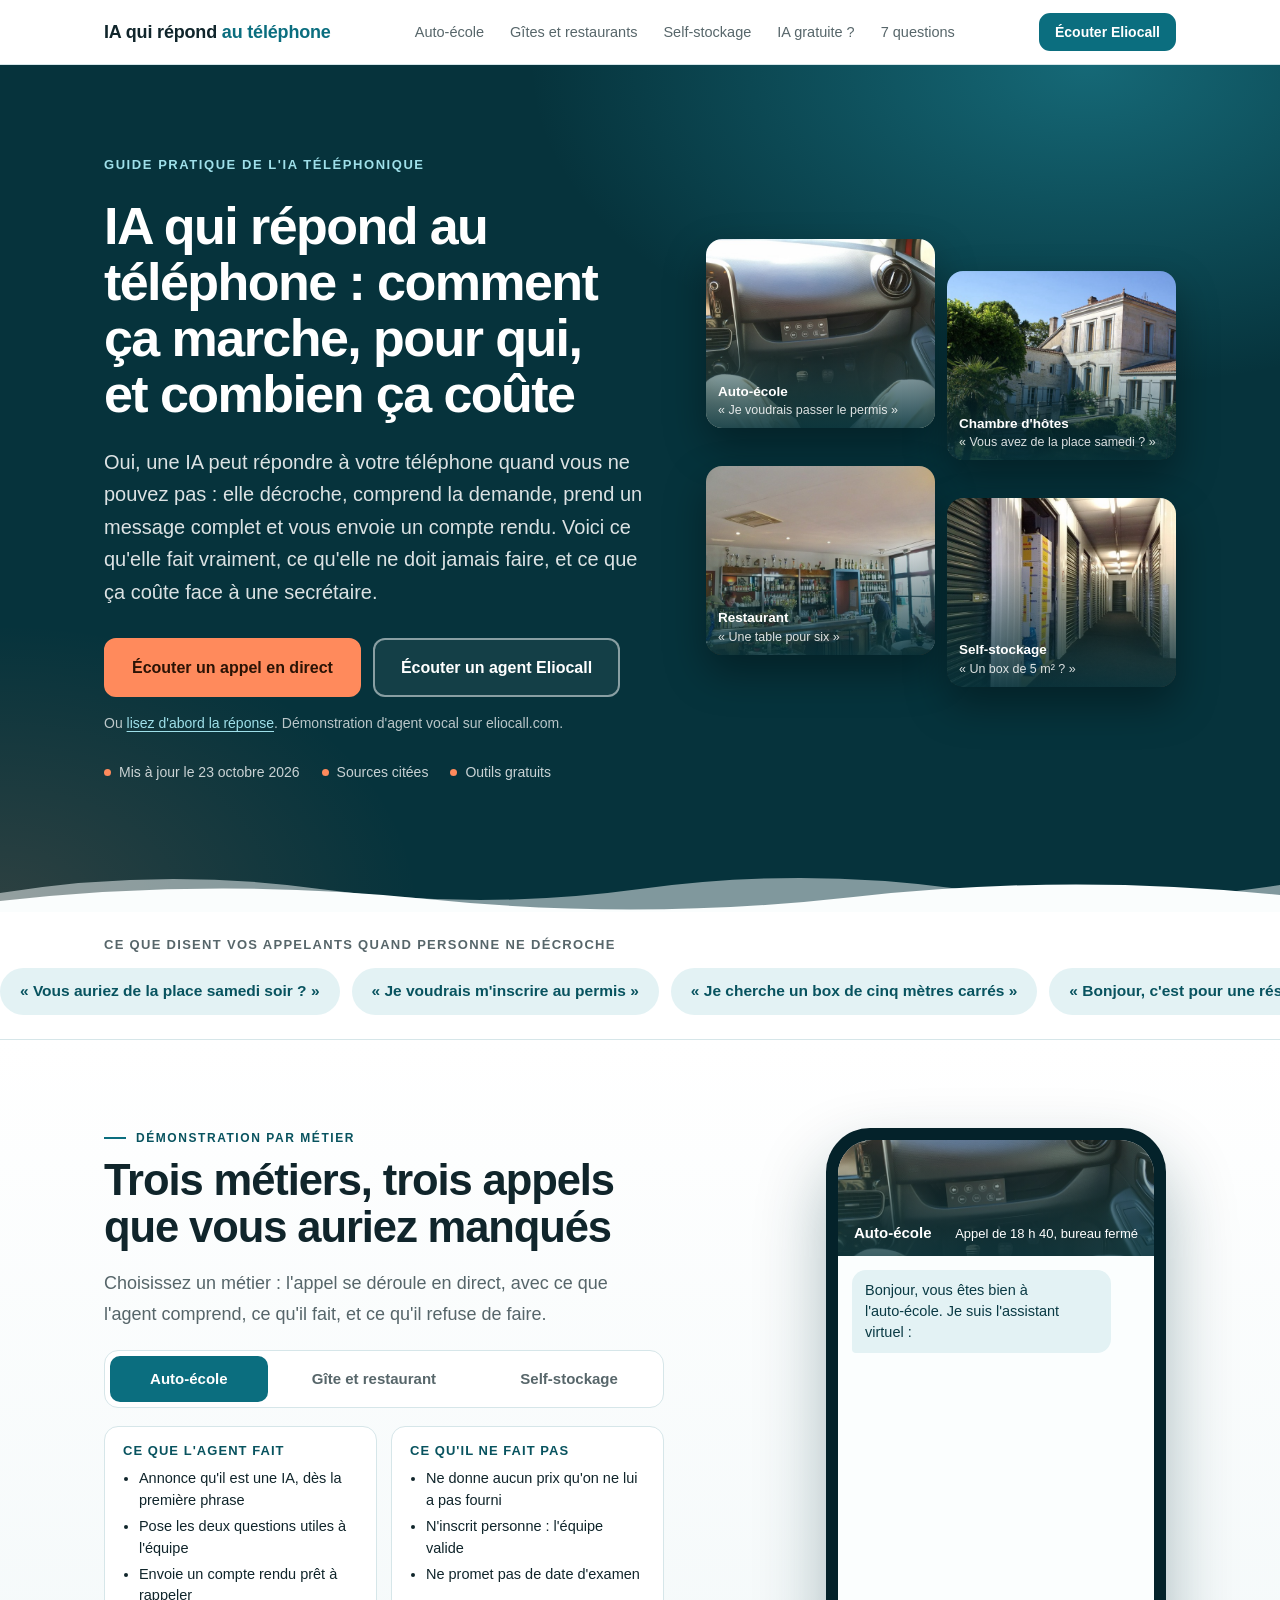
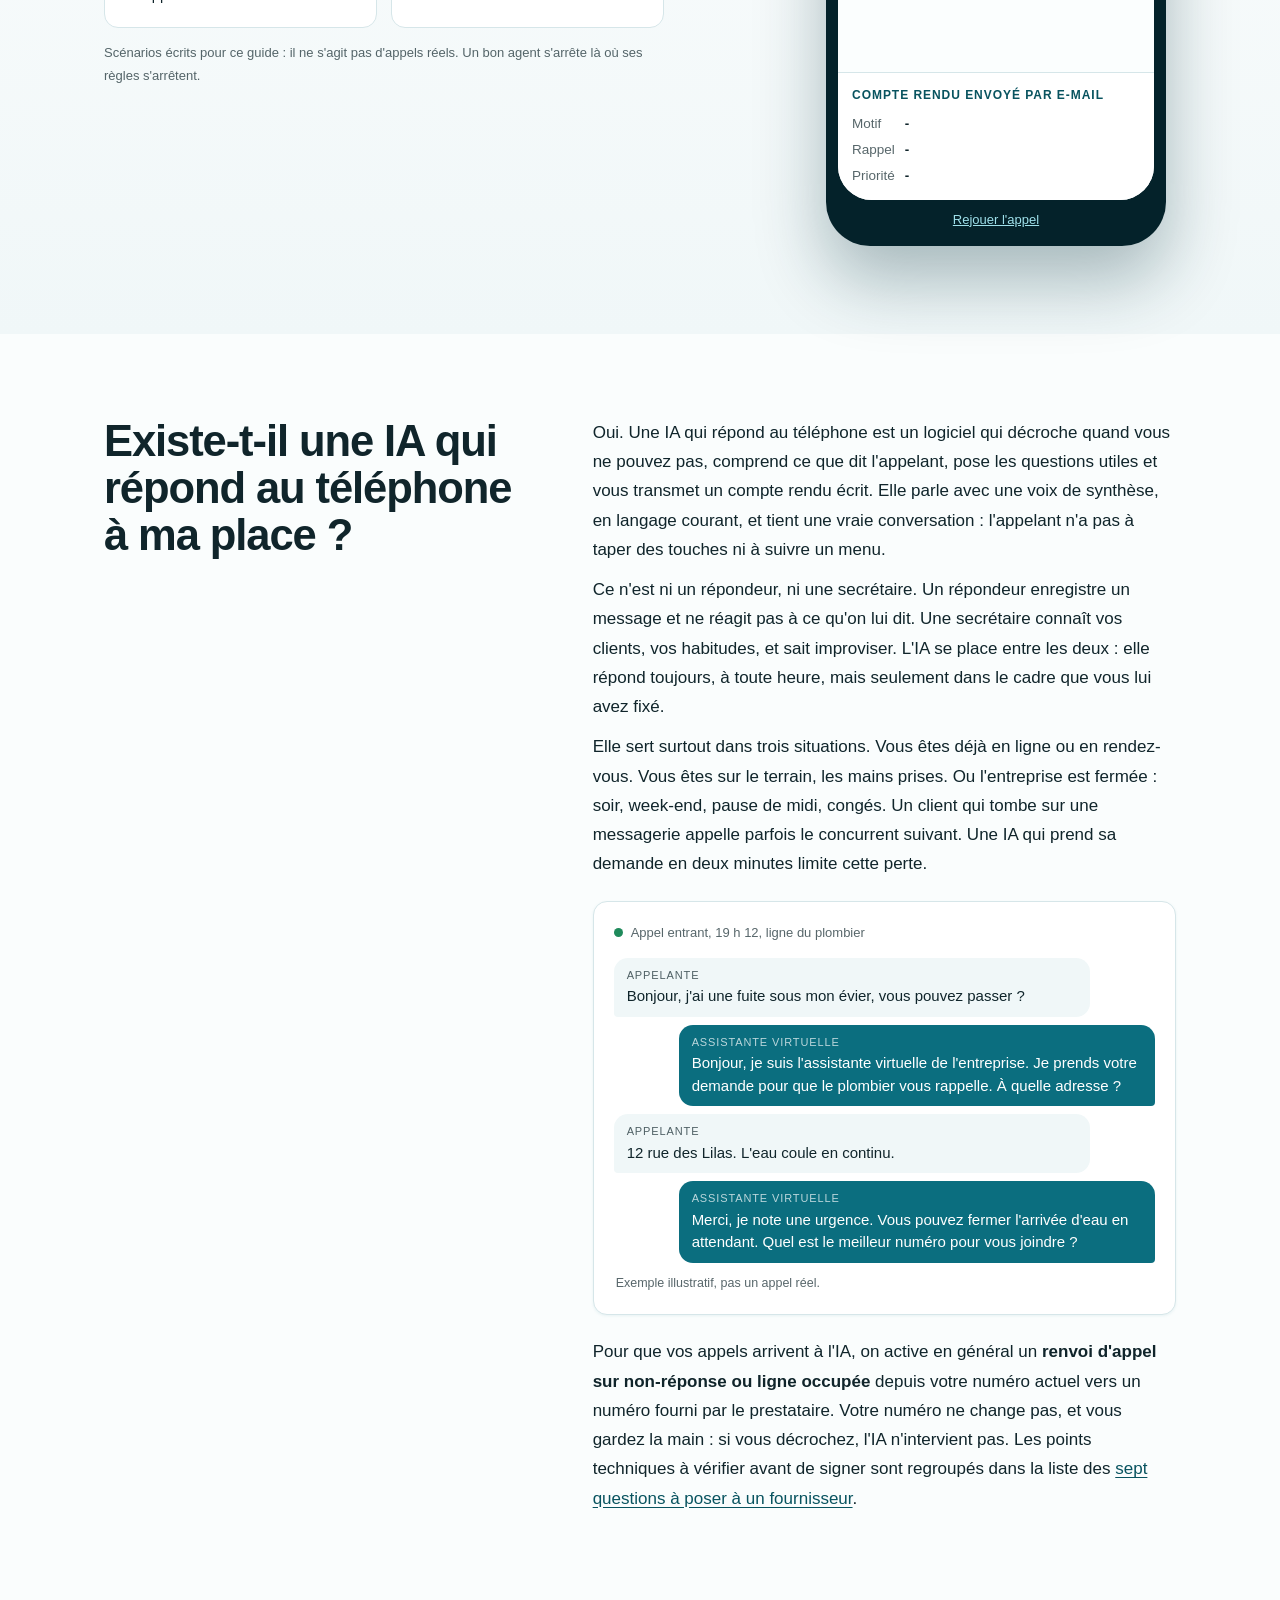
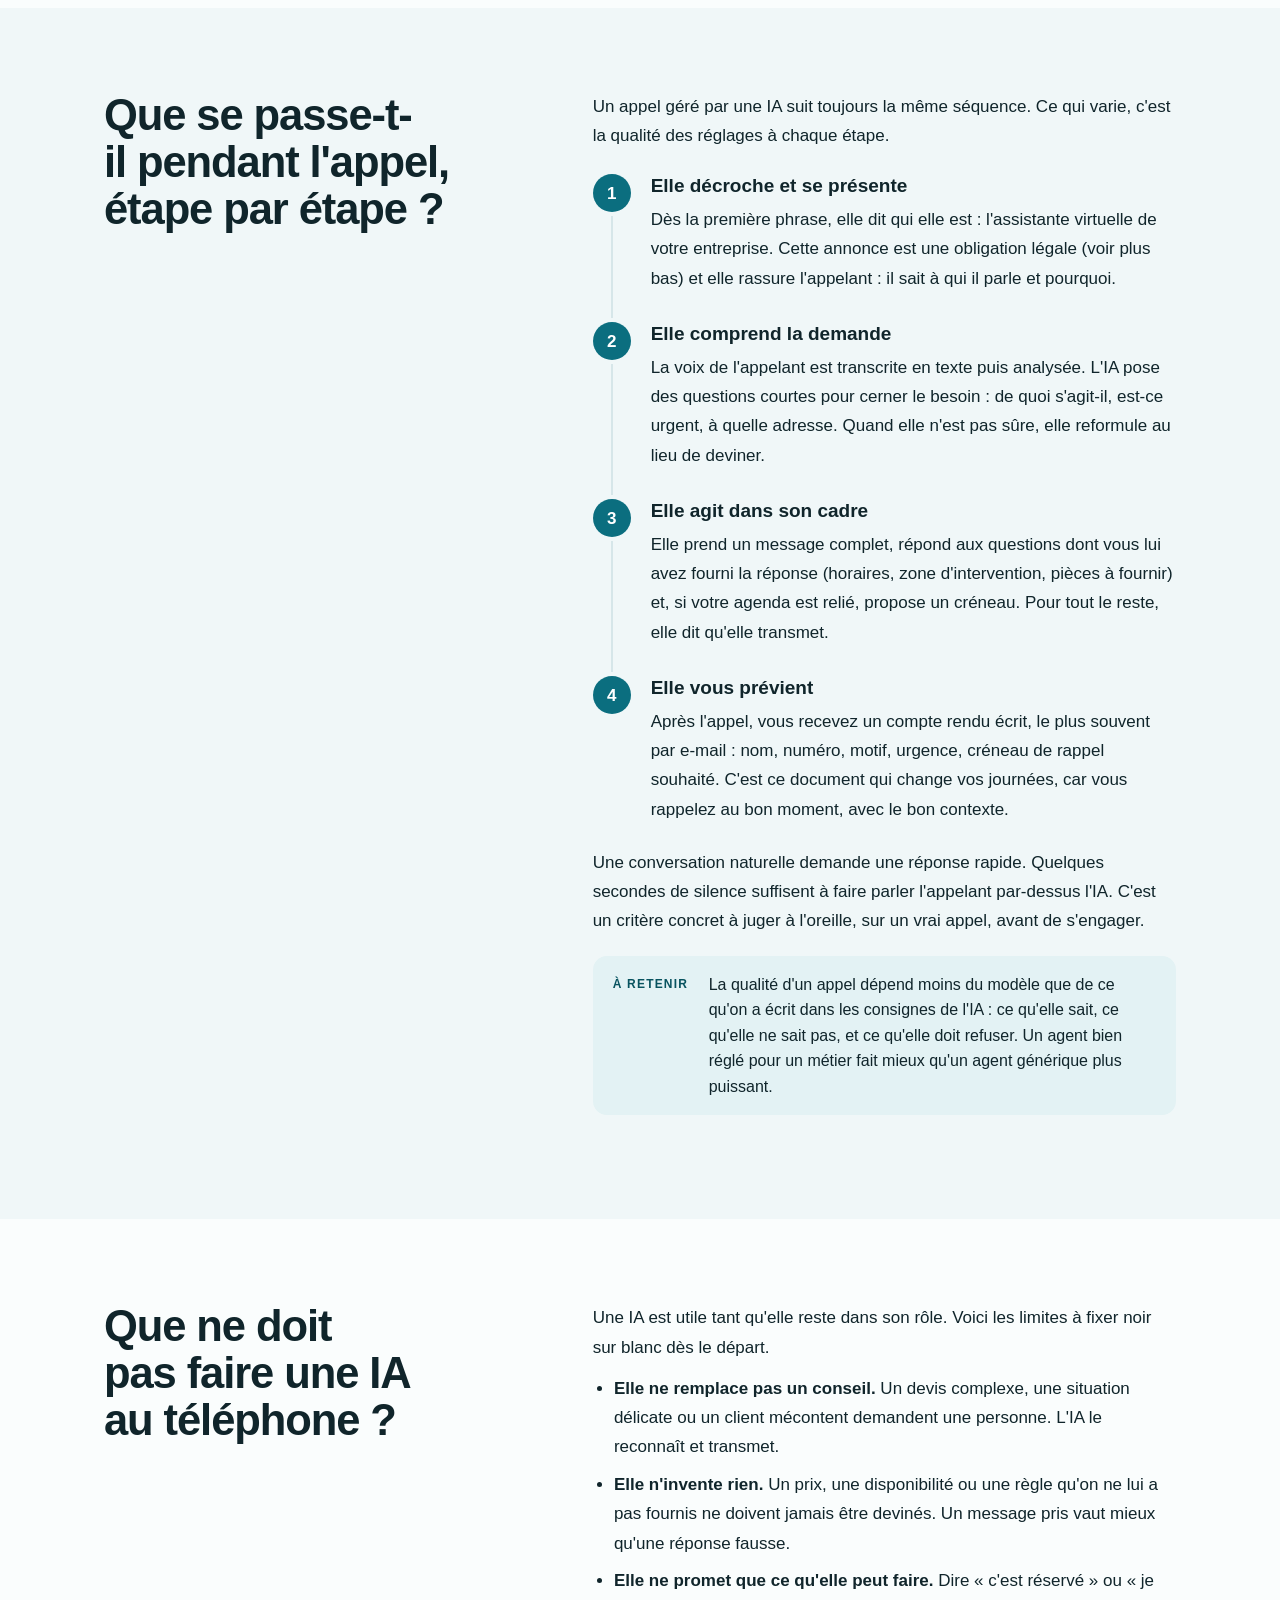
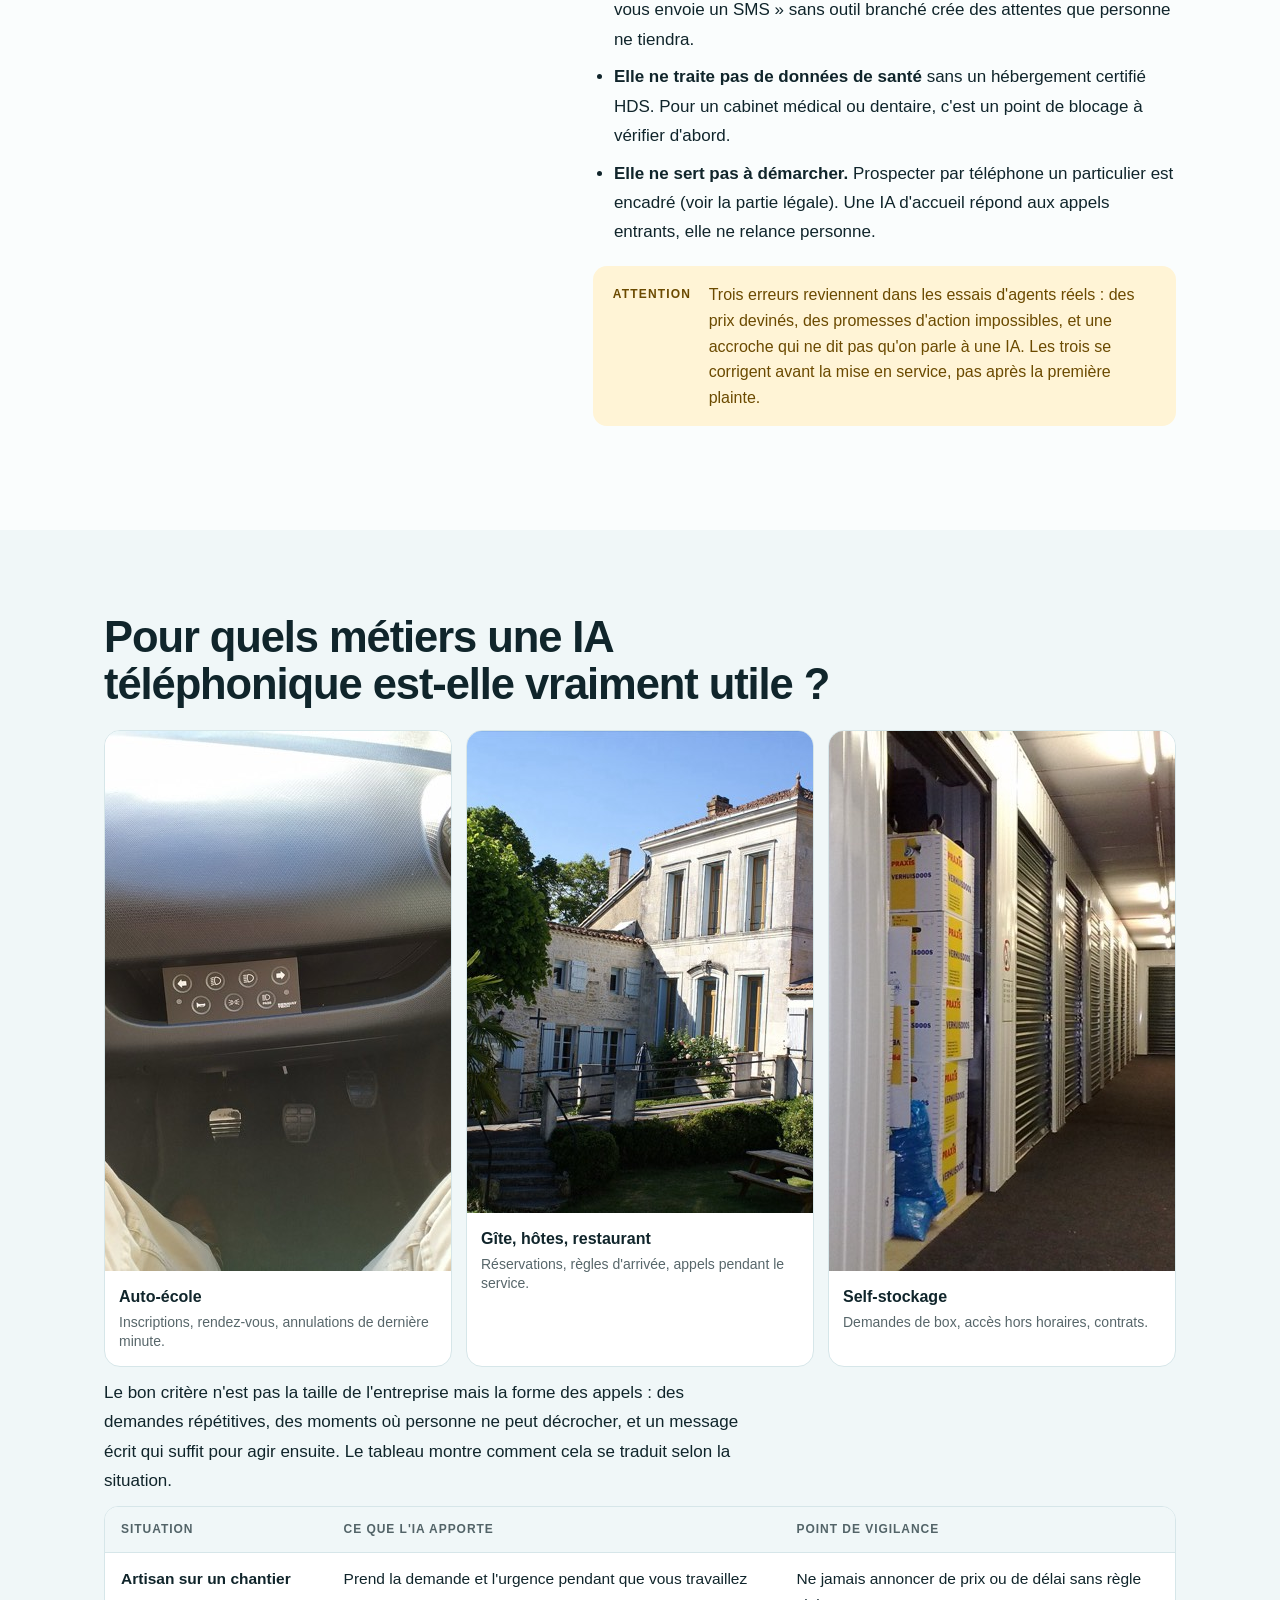
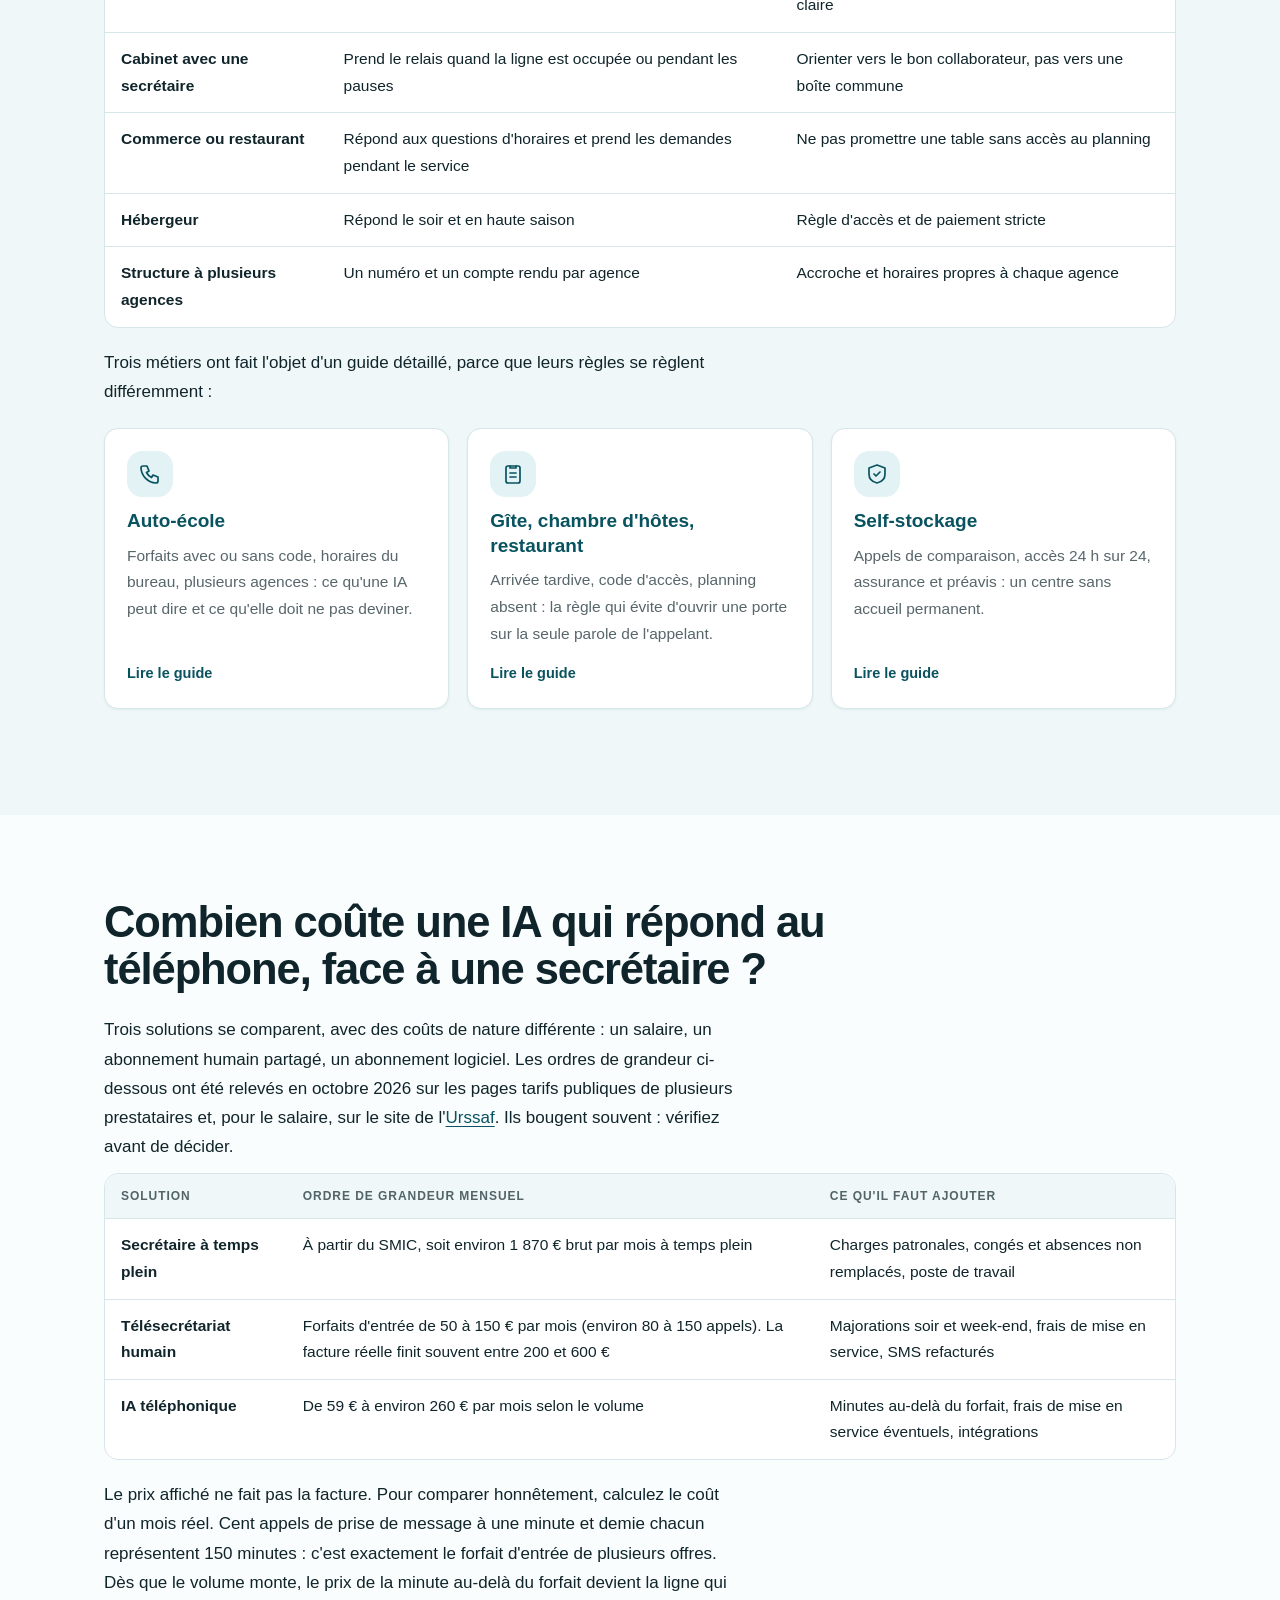
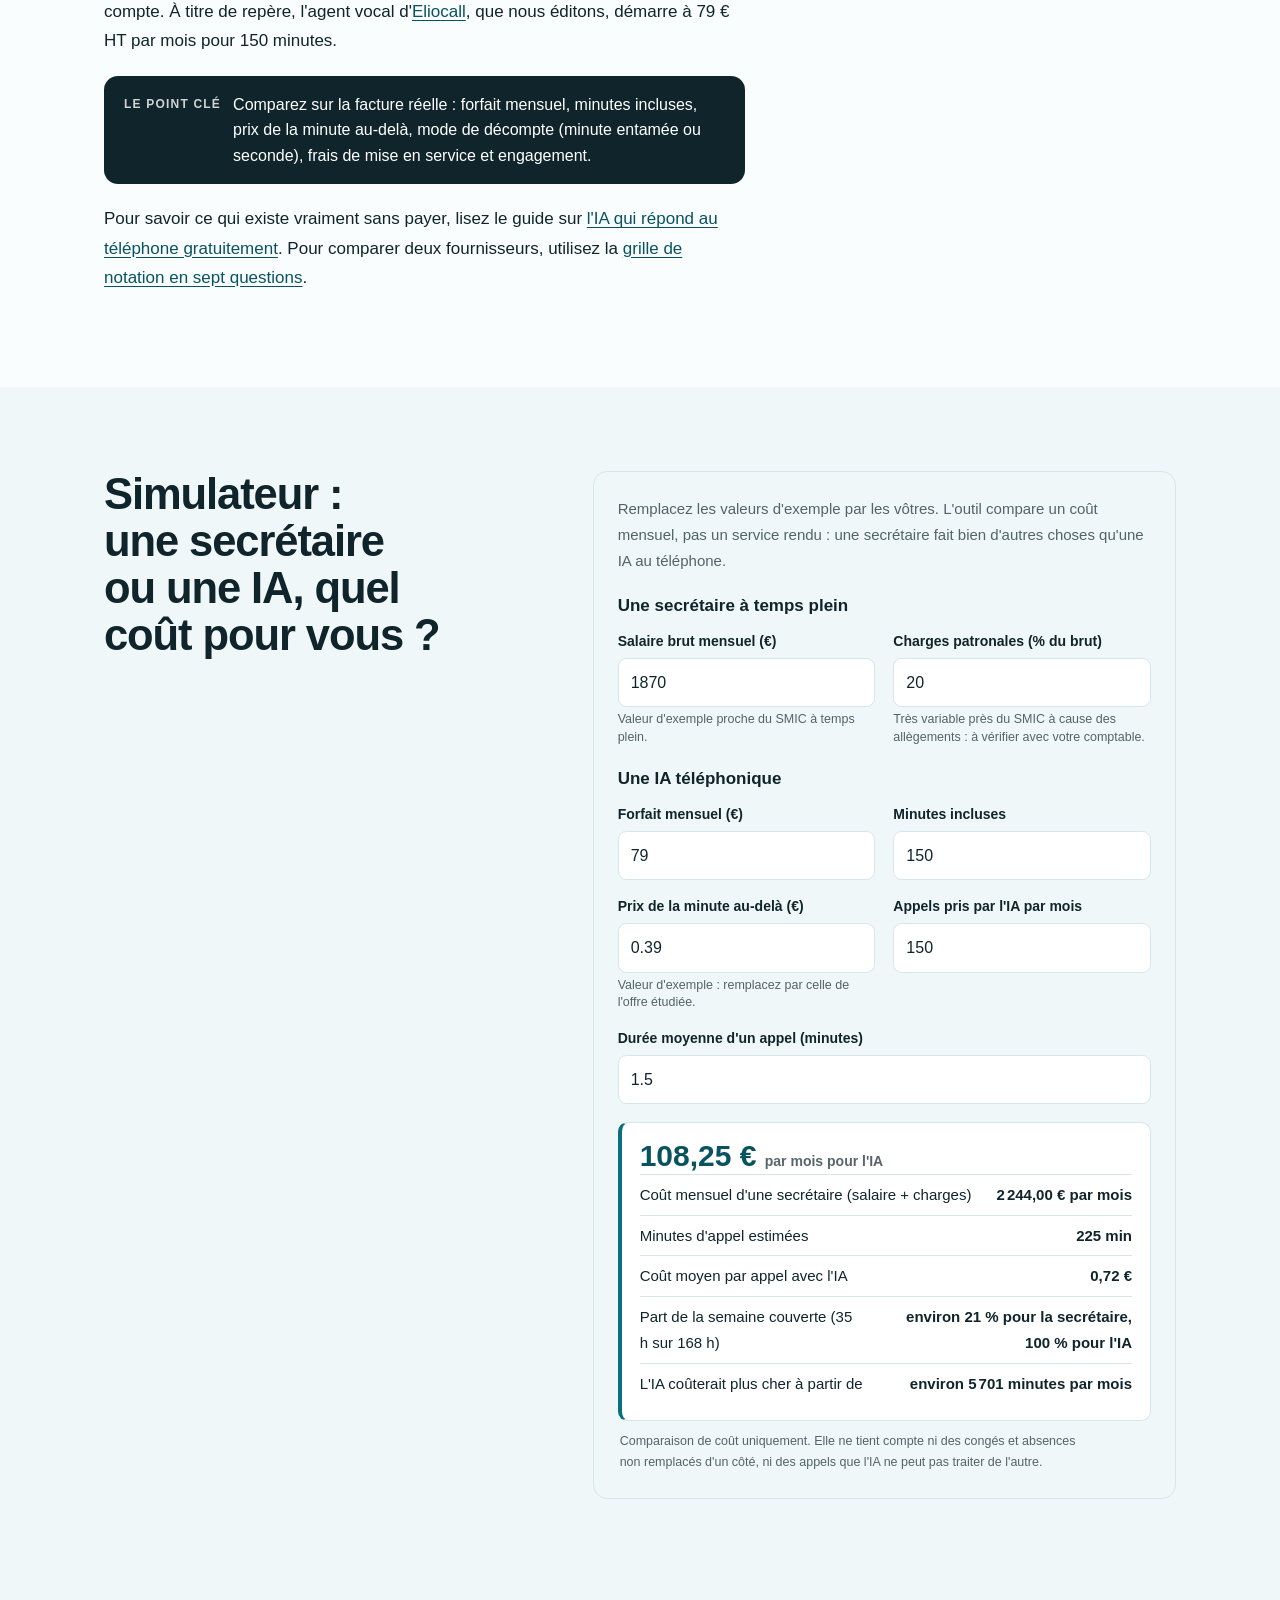
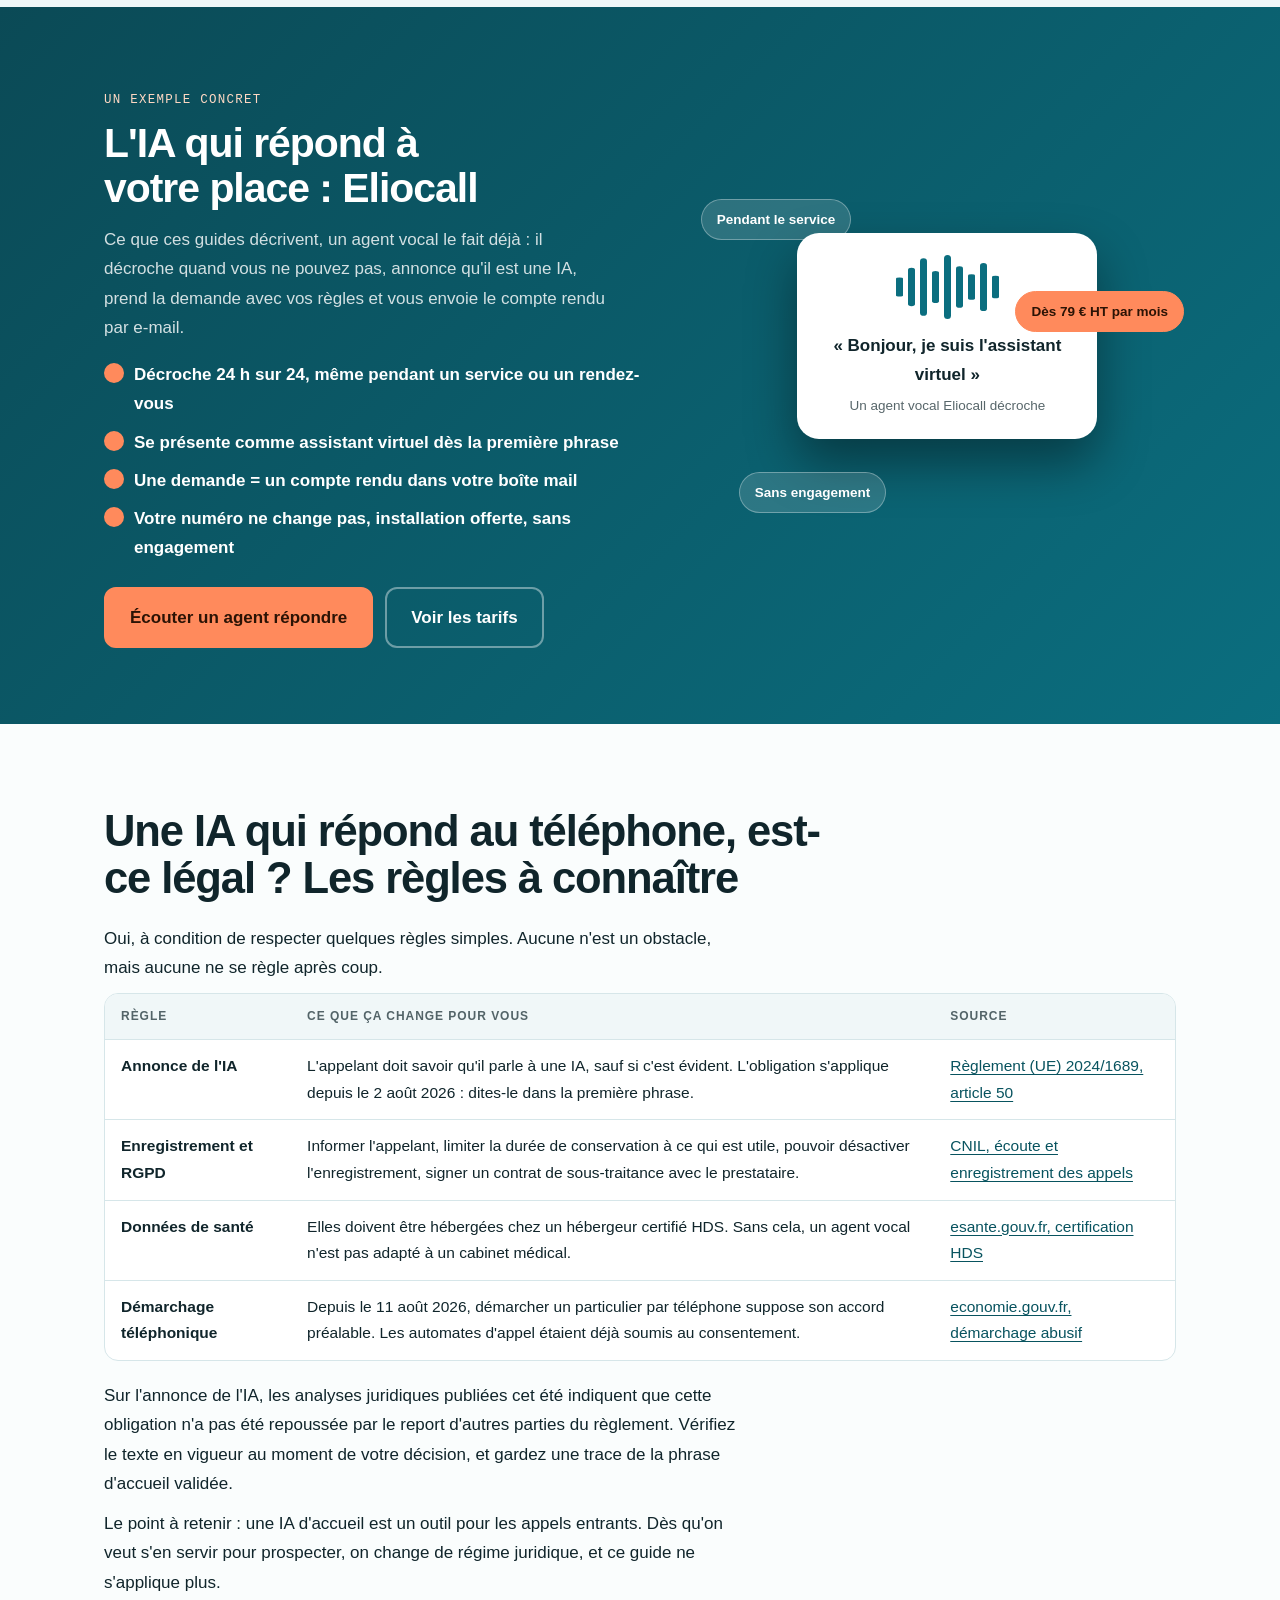
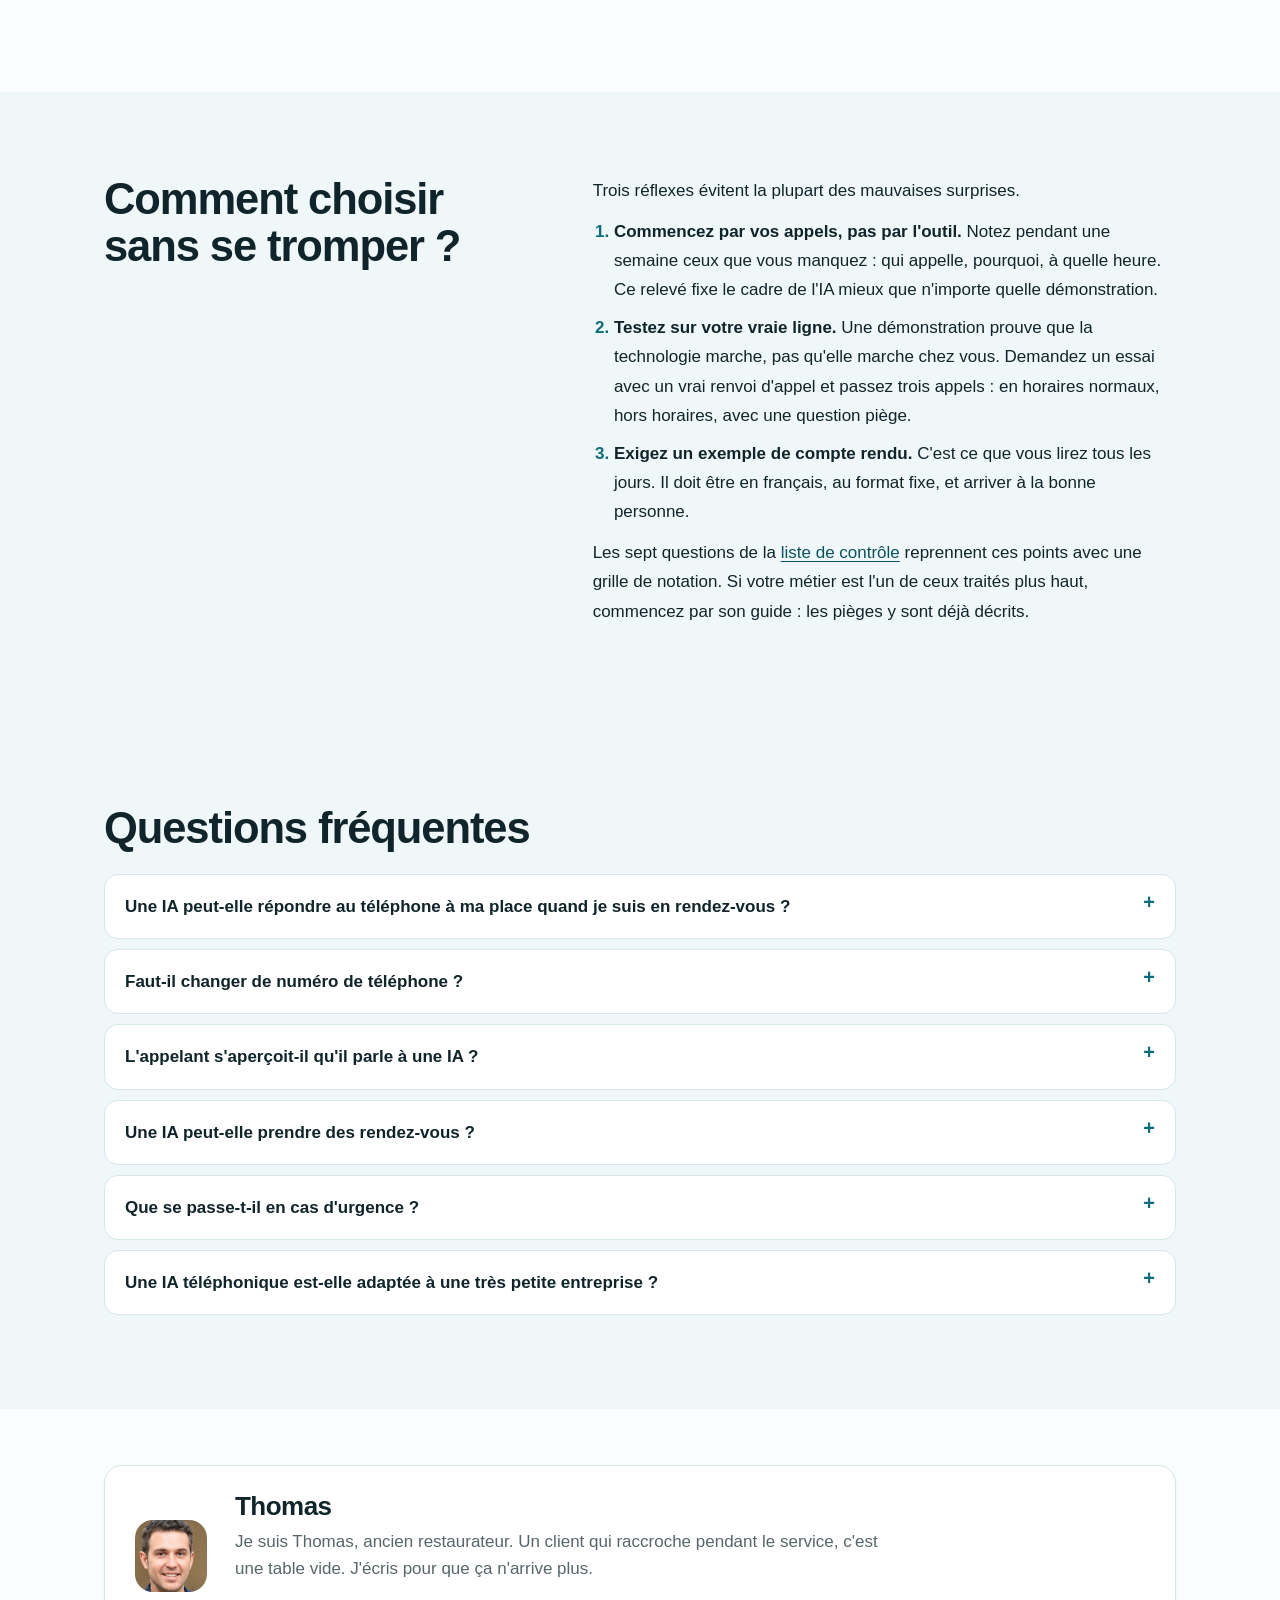
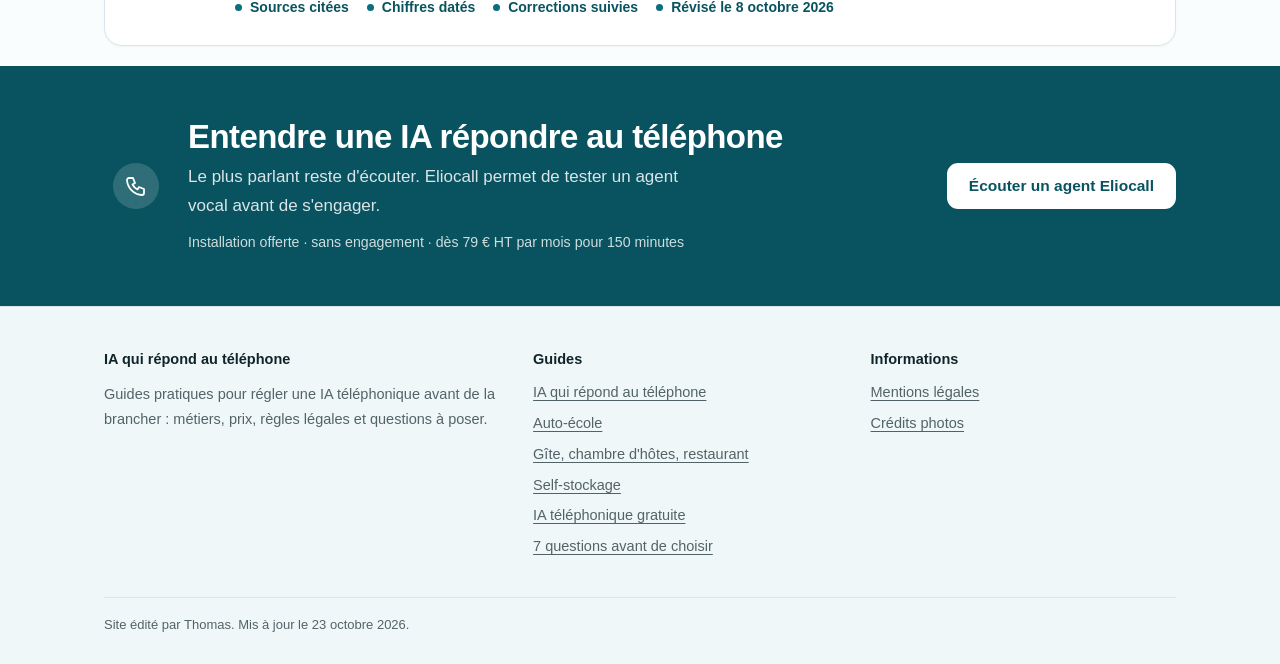
==== commit df63c689: "Auto-update date 23 octobre 2026" ====
--- a/index.html
+++ b/index.html
@@ -26,7 +26,7 @@
 
 <meta http-equiv="Content-Security-Policy" content="default-src 'self'; script-src 'self' 'unsafe-inline'; style-src 'self' 'unsafe-inline'; img-src 'self' data:; base-uri 'self'; form-action 'none'">
 <meta name="referrer" content="strict-origin-when-cross-origin">
-<script type="application/ld+json">{"@context": "https://schema.org", "@graph": [{"@type": "BreadcrumbList", "itemListElement": [{"@type": "ListItem", "position": 1, "name": "Accueil", "item": "https://ia-qui-repond-au-telephone.eu/"}]}, {"@type": "Article", "headline": "IA qui répond au téléphone : comment ça marche, pour qui, et combien ça coûte", "description": "Une IA peut répondre au téléphone à votre place : fonctionnement, métiers concernés, coût face à une secrétaire et règles légales à respecter.", "inLanguage": "fr-FR", "datePublished": "2026-10-05", "dateModified": "2026-10-22", "mainEntityOfPage": "https://ia-qui-repond-au-telephone.eu/", "author": {"@type": "Organization", "name": "IA qui répond au téléphone", "url": "https://ia-qui-repond-au-telephone.eu"}, "publisher": {"@type": "Organization", "name": "IA qui répond au téléphone", "url": "https://ia-qui-repond-au-telephone.eu"}}, {"@type": "FAQPage", "mainEntity": [{"@type": "Question", "name": "Une IA peut-elle répondre au téléphone à ma place quand je suis en rendez-vous ?", "acceptedAnswer": {"@type": "Answer", "text": "Oui, c'est l'un de ses usages les plus courants. Elle décroche quand vous ne le faites pas (ligne occupée, pas de réponse), prend la demande et vous envoie un compte rendu que vous lisez après le rendez-vous. Vous rappelez ensuite avec toutes les informations."}}, {"@type": "Question", "name": "Faut-il changer de numéro de téléphone ?", "acceptedAnswer": {"@type": "Answer", "text": "Non. On met en place un renvoi d'appel sur non-réponse ou occupation depuis votre ligne actuelle vers un numéro fourni par le prestataire. Votre numéro ne change pas. Prévoyez en général un à deux jours pour l'activer, selon l'opérateur."}}, {"@type": "Question", "name": "L'appelant s'aperçoit-il qu'il parle à une IA ?", "acceptedAnswer": {"@type": "Answer", "text": "Il doit en être informé : l'article 50 du règlement européen sur l'IA l'exige, sauf si c'est évident. Une voix de synthèse récente est souvent naturelle, mais la transparence est la règle. Dire clairement « assistante virtuelle » dans la première phrase évite aussi les malentendus."}}, {"@type": "Question", "name": "Une IA peut-elle prendre des rendez-vous ?", "acceptedAnswer": {"@type": "Answer", "text": "Seulement si elle est reliée à votre agenda. Sans cela, elle note le créneau souhaité et vous le confirmez ensuite. Dans tous les cas, elle ne doit jamais dire qu'un rendez-vous est confirmé si elle n'a pas pu l'enregistrer."}}, {"@type": "Question", "name": "Que se passe-t-il en cas d'urgence ?", "acceptedAnswer": {"@type": "Answer", "text": "Cela dépend des consignes. Pour un artisan, elle demande tout de suite si c'est urgent et signale le message en priorité. Pour une urgence vitale, elle ne gère rien : elle invite l'appelant à composer le 15, le 17, le 18 ou le 112."}}, {"@type": "Question", "name": "Une IA téléphonique est-elle adaptée à une très petite entreprise ?", "acceptedAnswer": {"@type": "Answer", "text": "Oui, c'est souvent là qu'elle apporte le plus : quand vous êtes seul, chaque appel manqué est une demande perdue. Des offres d'entrée existent à partir de quelques dizaines d'euros par mois. Le bon test reste financier : comparez le coût mensuel à la valeur des demandes que vous récupérez."}}]}, {"@type": "WebSite", "@id": "https://ia-qui-repond-au-telephone.eu/#site", "name": "IA qui répond au téléphone", "url": "https://ia-qui-repond-au-telephone.eu/", "inLanguage": "fr-FR"}, {"@type": "Organization", "@id": "https://ia-qui-repond-au-telephone.eu/#org", "name": "IA qui répond au téléphone", "url": "https://ia-qui-repond-au-telephone.eu/", "logo": {"@type": "ImageObject", "url": "https://ia-qui-repond-au-telephone.eu/icon-192.png", "width": 192, "height": 192}}]}</script>
+<script type="application/ld+json">{"@context": "https://schema.org", "@graph": [{"@type": "BreadcrumbList", "itemListElement": [{"@type": "ListItem", "position": 1, "name": "Accueil", "item": "https://ia-qui-repond-au-telephone.eu/"}]}, {"@type": "Article", "headline": "IA qui répond au téléphone : comment ça marche, pour qui, et combien ça coûte", "description": "Une IA peut répondre au téléphone à votre place : fonctionnement, métiers concernés, coût face à une secrétaire et règles légales à respecter.", "inLanguage": "fr-FR", "datePublished": "2026-10-05", "dateModified": "2026-10-23", "mainEntityOfPage": "https://ia-qui-repond-au-telephone.eu/", "author": {"@type": "Organization", "name": "IA qui répond au téléphone", "url": "https://ia-qui-repond-au-telephone.eu"}, "publisher": {"@type": "Organization", "name": "IA qui répond au téléphone", "url": "https://ia-qui-repond-au-telephone.eu"}}, {"@type": "FAQPage", "mainEntity": [{"@type": "Question", "name": "Une IA peut-elle répondre au téléphone à ma place quand je suis en rendez-vous ?", "acceptedAnswer": {"@type": "Answer", "text": "Oui, c'est l'un de ses usages les plus courants. Elle décroche quand vous ne le faites pas (ligne occupée, pas de réponse), prend la demande et vous envoie un compte rendu que vous lisez après le rendez-vous. Vous rappelez ensuite avec toutes les informations."}}, {"@type": "Question", "name": "Faut-il changer de numéro de téléphone ?", "acceptedAnswer": {"@type": "Answer", "text": "Non. On met en place un renvoi d'appel sur non-réponse ou occupation depuis votre ligne actuelle vers un numéro fourni par le prestataire. Votre numéro ne change pas. Prévoyez en général un à deux jours pour l'activer, selon l'opérateur."}}, {"@type": "Question", "name": "L'appelant s'aperçoit-il qu'il parle à une IA ?", "acceptedAnswer": {"@type": "Answer", "text": "Il doit en être informé : l'article 50 du règlement européen sur l'IA l'exige, sauf si c'est évident. Une voix de synthèse récente est souvent naturelle, mais la transparence est la règle. Dire clairement « assistante virtuelle » dans la première phrase évite aussi les malentendus."}}, {"@type": "Question", "name": "Une IA peut-elle prendre des rendez-vous ?", "acceptedAnswer": {"@type": "Answer", "text": "Seulement si elle est reliée à votre agenda. Sans cela, elle note le créneau souhaité et vous le confirmez ensuite. Dans tous les cas, elle ne doit jamais dire qu'un rendez-vous est confirmé si elle n'a pas pu l'enregistrer."}}, {"@type": "Question", "name": "Que se passe-t-il en cas d'urgence ?", "acceptedAnswer": {"@type": "Answer", "text": "Cela dépend des consignes. Pour un artisan, elle demande tout de suite si c'est urgent et signale le message en priorité. Pour une urgence vitale, elle ne gère rien : elle invite l'appelant à composer le 15, le 17, le 18 ou le 112."}}, {"@type": "Question", "name": "Une IA téléphonique est-elle adaptée à une très petite entreprise ?", "acceptedAnswer": {"@type": "Answer", "text": "Oui, c'est souvent là qu'elle apporte le plus : quand vous êtes seul, chaque appel manqué est une demande perdue. Des offres d'entrée existent à partir de quelques dizaines d'euros par mois. Le bon test reste financier : comparez le coût mensuel à la valeur des demandes que vous récupérez."}}]}, {"@type": "WebSite", "@id": "https://ia-qui-repond-au-telephone.eu/#site", "name": "IA qui répond au téléphone", "url": "https://ia-qui-repond-au-telephone.eu/", "inLanguage": "fr-FR"}, {"@type": "Organization", "@id": "https://ia-qui-repond-au-telephone.eu/#org", "name": "IA qui répond au téléphone", "url": "https://ia-qui-repond-au-telephone.eu/", "logo": {"@type": "ImageObject", "url": "https://ia-qui-repond-au-telephone.eu/icon-192.png", "width": 192, "height": 192}}]}</script>
 <link rel="stylesheet" href="/style.css">
 <script>(function(){var d=document.documentElement;if(window.matchMedia&&matchMedia("(prefers-reduced-motion: reduce)").matches)return;d.classList.add("i-js");setTimeout(function(){if(!window.__rvok)d.classList.add("i-show")},3500)})();</script>
 </head>
@@ -35,7 +35,7 @@
 <div class="i-rdp" id="rdp" aria-hidden="true"><i></i></div>
 <header class="i-top"><div class="i-wrap"><a class="i-brand" href="/">IA qui répond <span>au téléphone</span></a><nav class="i-nav" aria-label="Navigation"><a href="/auto-ecole/">Auto-école</a><a href="/hebergement-restaurant/">Gîtes et restaurants</a><a href="/self-stockage/">Self-stockage</a><a href="/ia-telephone-gratuite/">IA gratuite&nbsp;?</a><a href="/questions-avant-de-choisir/">7 questions</a></nav><a class="i-btn i-small" href="https://eliocall.com/?utm_source=ia-qui-repond-au-telephone&amp;utm_medium=guide&amp;utm_campaign=header" rel="nofollow sponsored noopener">Écouter Eliocall</a></div></header>
 <main id="contenu">
-<section class="i-hp" data-ap><div class="i-wrap"><div><div class="i-hk">Guide pratique de l'IA téléphonique</div><h1>IA qui répond au téléphone&nbsp;: comment ça marche, pour qui, et combien ça coûte</h1><p class="i-hl">Oui, une IA peut répondre à votre téléphone quand vous ne pouvez pas&nbsp;: elle décroche, comprend la demande, prend un message complet et vous envoie un compte rendu. Voici ce qu'elle fait vraiment, ce qu'elle ne doit jamais faire, et ce que ça coûte face à une secrétaire.</p><div class="i-hacts"><a class="i-hb1" href="#demo">Écouter un appel en direct</a><a class="i-hb2" href="https://eliocall.com/?utm_source=ia-qui-repond-au-telephone&amp;utm_medium=guide&amp;utm_campaign=hero-ecouter#hero-form" rel="nofollow sponsored noopener">Écouter un agent Eliocall</a></div><p class="i-hsub">Ou <a href="#existe-t-il-une-ia">lisez d'abord la réponse</a>. Démonstration d'agent vocal sur eliocall.com.</p><div class="i-htr"><span>Mis à jour le 22 octobre 2026</span><span>Sources citées</span><span>Outils gratuits</span></div></div><div class="i-hgrid" aria-label="Métiers couverts"><a href="/auto-ecole/"><img src="/img/autoecole-s.jpg" alt="Voiture d'une auto-école, avec double commande" width="720" height="540" loading="eager" decoding="async"><span>Auto-école<small>«&nbsp;Je voudrais passer le permis&nbsp;»</small></span></a><a href="/hebergement-restaurant/"><img src="/img/gite-s.jpg" alt="Chambre d'hôtes dans un domaine en pierre" width="720" height="482" loading="eager" decoding="async"><span>Chambre d'hôtes<small>«&nbsp;Vous avez de la place samedi&nbsp;?&nbsp;»</small></span></a><a href="/hebergement-restaurant/"><img src="/img/bistrot2-s.jpg" alt="Salle de restaurant avec un bar" width="720" height="540" loading="eager" decoding="async"><span>Restaurant<small>«&nbsp;Une table pour six&nbsp;»</small></span></a><a href="/self-stockage/"><img src="/img/stockage2-s.jpg" alt="Couloir de box dans un centre de self-stockage" width="720" height="540" loading="eager" decoding="async"><span>Self-stockage<small>«&nbsp;Un box de 5 m²&nbsp;?&nbsp;»</small></span></a></div></div><div class="i-hwave" aria-hidden="true"><svg viewBox="0 0 1440 54" preserveAspectRatio="none"><path d="M0 34 Q180 8 360 30 T720 30 T1080 30 T1440 26 V54 H0Z" fill="var(--bg)" opacity=".5"/><path d="M0 42 Q240 18 480 40 T960 38 T1440 36 V54 H0Z" fill="var(--bg)"/></svg></div></section>
+<section class="i-hp" data-ap><div class="i-wrap"><div><div class="i-hk">Guide pratique de l'IA téléphonique</div><h1>IA qui répond au téléphone&nbsp;: comment ça marche, pour qui, et combien ça coûte</h1><p class="i-hl">Oui, une IA peut répondre à votre téléphone quand vous ne pouvez pas&nbsp;: elle décroche, comprend la demande, prend un message complet et vous envoie un compte rendu. Voici ce qu'elle fait vraiment, ce qu'elle ne doit jamais faire, et ce que ça coûte face à une secrétaire.</p><div class="i-hacts"><a class="i-hb1" href="#demo">Écouter un appel en direct</a><a class="i-hb2" href="https://eliocall.com/?utm_source=ia-qui-repond-au-telephone&amp;utm_medium=guide&amp;utm_campaign=hero-ecouter#hero-form" rel="nofollow sponsored noopener">Écouter un agent Eliocall</a></div><p class="i-hsub">Ou <a href="#existe-t-il-une-ia">lisez d'abord la réponse</a>. Démonstration d'agent vocal sur eliocall.com.</p><div class="i-htr"><span>Mis à jour le 23 octobre 2026</span><span>Sources citées</span><span>Outils gratuits</span></div></div><div class="i-hgrid" aria-label="Métiers couverts"><a href="/auto-ecole/"><img src="/img/autoecole-s.jpg" alt="Voiture d'une auto-école, avec double commande" width="720" height="540" loading="eager" decoding="async"><span>Auto-école<small>«&nbsp;Je voudrais passer le permis&nbsp;»</small></span></a><a href="/hebergement-restaurant/"><img src="/img/gite-s.jpg" alt="Chambre d'hôtes dans un domaine en pierre" width="720" height="482" loading="eager" decoding="async"><span>Chambre d'hôtes<small>«&nbsp;Vous avez de la place samedi&nbsp;?&nbsp;»</small></span></a><a href="/hebergement-restaurant/"><img src="/img/bistrot2-s.jpg" alt="Salle de restaurant avec un bar" width="720" height="540" loading="eager" decoding="async"><span>Restaurant<small>«&nbsp;Une table pour six&nbsp;»</small></span></a><a href="/self-stockage/"><img src="/img/stockage2-s.jpg" alt="Couloir de box dans un centre de self-stockage" width="720" height="540" loading="eager" decoding="async"><span>Self-stockage<small>«&nbsp;Un box de 5 m²&nbsp;?&nbsp;»</small></span></a></div></div><div class="i-hwave" aria-hidden="true"><svg viewBox="0 0 1440 54" preserveAspectRatio="none"><path d="M0 34 Q180 8 360 30 T720 30 T1080 30 T1440 26 V54 H0Z" fill="var(--bg)" opacity=".5"/><path d="M0 42 Q240 18 480 40 T960 38 T1440 36 V54 H0Z" fill="var(--bg)"/></svg></div></section>
 <div class="i-lm" data-ap><p>Ce que disent vos appelants quand personne ne décroche</p><div class="i-lmt"><span>«&nbsp;Vous auriez de la place samedi soir&nbsp;?&nbsp;»</span><span>«&nbsp;Je voudrais m'inscrire au permis&nbsp;»</span><span>«&nbsp;Je cherche un box de cinq mètres carrés&nbsp;»</span><span>«&nbsp;Bonjour, c'est pour une réservation&nbsp;»</span><span>«&nbsp;Vous êtes ouverts le dimanche&nbsp;?&nbsp;»</span><span>«&nbsp;Je rappelle, personne ne répondait&nbsp;»</span><span>«&nbsp;Quel est le tarif pour un week-end&nbsp;?&nbsp;»</span><span>«&nbsp;Je voudrais déplacer mon rendez-vous&nbsp;»</span><span aria-hidden="true">«&nbsp;Vous auriez de la place samedi soir&nbsp;?&nbsp;»</span><span aria-hidden="true">«&nbsp;Je voudrais m'inscrire au permis&nbsp;»</span><span aria-hidden="true">«&nbsp;Je cherche un box de cinq mètres carrés&nbsp;»</span><span aria-hidden="true">«&nbsp;Bonjour, c'est pour une réservation&nbsp;»</span><span aria-hidden="true">«&nbsp;Vous êtes ouverts le dimanche&nbsp;?&nbsp;»</span><span aria-hidden="true">«&nbsp;Je rappelle, personne ne répondait&nbsp;»</span><span aria-hidden="true">«&nbsp;Quel est le tarif pour un week-end&nbsp;?&nbsp;»</span><span aria-hidden="true">«&nbsp;Je voudrais déplacer mon rendez-vous&nbsp;»</span></div></div>
 <section id="demo" class="i-ld i-rv"><div class="i-wrap">
 <div>
@@ -156,7 +156,7 @@
 <section class="i-rdn" id="redaction"><div class="i-wrap"><div class="i-rdc"><img class="i-rdm" src="/auteur.jpg" alt="" width="72" height="72" loading="lazy" decoding="async"><div><h2>Thomas</h2><p>Je suis Thomas, ancien restaurateur. Un client qui raccroche pendant le service, c'est une table vide. J'écris pour que ça n'arrive plus.</p><ul><li>Sources citées</li><li>Chiffres datés</li><li>Corrections suivies</li><li>Révisé le 8 octobre 2026</li></ul></div></div></div></section>
 <div class="i-band"><div class="i-wrap"><div><div class="i-rg" aria-hidden="true"><span></span><span></span><span></span><b><svg viewBox="0 0 24 24" width="24" height="24" fill="none" stroke="#fff" stroke-width="1.8" stroke-linecap="round" stroke-linejoin="round"><path d="M5 4h4l2 5-2.5 1.5a11 11 0 0 0 5 5L15 13l5 2v4a2 2 0 0 1-2 2A16 16 0 0 1 3 6a2 2 0 0 1 2-2z"/></svg></b></div><div><h2>Entendre une IA répondre au téléphone</h2><p>Le plus parlant reste d'écouter. Eliocall permet de tester un agent vocal avant de s'engager.</p><small style="display:block;margin-top:10px;opacity:.8">Installation offerte · sans engagement · dès 79 € HT par mois pour 150 minutes</small></div></div><a class="i-btn" href="https://eliocall.com/?utm_source=ia-qui-repond-au-telephone&amp;utm_medium=guide&amp;utm_campaign=accueil" rel="nofollow sponsored noopener">Écouter un agent Eliocall</a></div></div>
 </main>
-<footer class="i-foot"><div class="i-wrap"><div><b>IA qui répond <span>au téléphone</span></b><p>Guides pratiques pour régler une IA téléphonique avant de la brancher&nbsp;: métiers, prix, règles légales et questions à poser.</p></div><div><b>Guides</b><ul><li><a href="/">IA qui répond au téléphone</a></li><li><a href="/auto-ecole/">Auto-école</a></li><li><a href="/hebergement-restaurant/">Gîte, chambre d'hôtes, restaurant</a></li><li><a href="/self-stockage/">Self-stockage</a></li><li><a href="/ia-telephone-gratuite/">IA téléphonique gratuite</a></li><li><a href="/questions-avant-de-choisir/">7 questions avant de choisir</a></li></ul></div><div><b>Informations</b><ul><li><a href="/mentions-legales/">Mentions légales</a></li><li><a href="/mentions-legales/#credits-photos">Crédits photos</a></li></ul></div><div class="i-small">Site édité par Thomas. Mis à jour le 22 octobre 2026.</div></div></footer>
+<footer class="i-foot"><div class="i-wrap"><div><b>IA qui répond <span>au téléphone</span></b><p>Guides pratiques pour régler une IA téléphonique avant de la brancher&nbsp;: métiers, prix, règles légales et questions à poser.</p></div><div><b>Guides</b><ul><li><a href="/">IA qui répond au téléphone</a></li><li><a href="/auto-ecole/">Auto-école</a></li><li><a href="/hebergement-restaurant/">Gîte, chambre d'hôtes, restaurant</a></li><li><a href="/self-stockage/">Self-stockage</a></li><li><a href="/ia-telephone-gratuite/">IA téléphonique gratuite</a></li><li><a href="/questions-avant-de-choisir/">7 questions avant de choisir</a></li></ul></div><div><b>Informations</b><ul><li><a href="/mentions-legales/">Mentions légales</a></li><li><a href="/mentions-legales/#credits-photos">Crédits photos</a></li></ul></div><div class="i-small">Site édité par Thomas. Mis à jour le 23 octobre 2026.</div></div></footer>
 <script>(function(){var P="i-",d=document;if(window.matchMedia&&matchMedia("(prefers-reduced-motion: reduce)").matches)return;window.__rvok=1;
 var rd=d.getElementById("rdp"),bar=rd&&rd.firstElementChild,top=d.querySelector("."+P+"top"),tk=false;
 function onS(){tk=false;var h=d.documentElement,max=h.scrollHeight-h.clientHeight,y=window.pageYOffset||h.scrollTop;if(bar&&max>0)bar.style.transform="scaleX("+Math.min(1,y/max)+")";if(top){if(y>8)top.classList.add(P+"sc");else top.classList.remove(P+"sc")}}
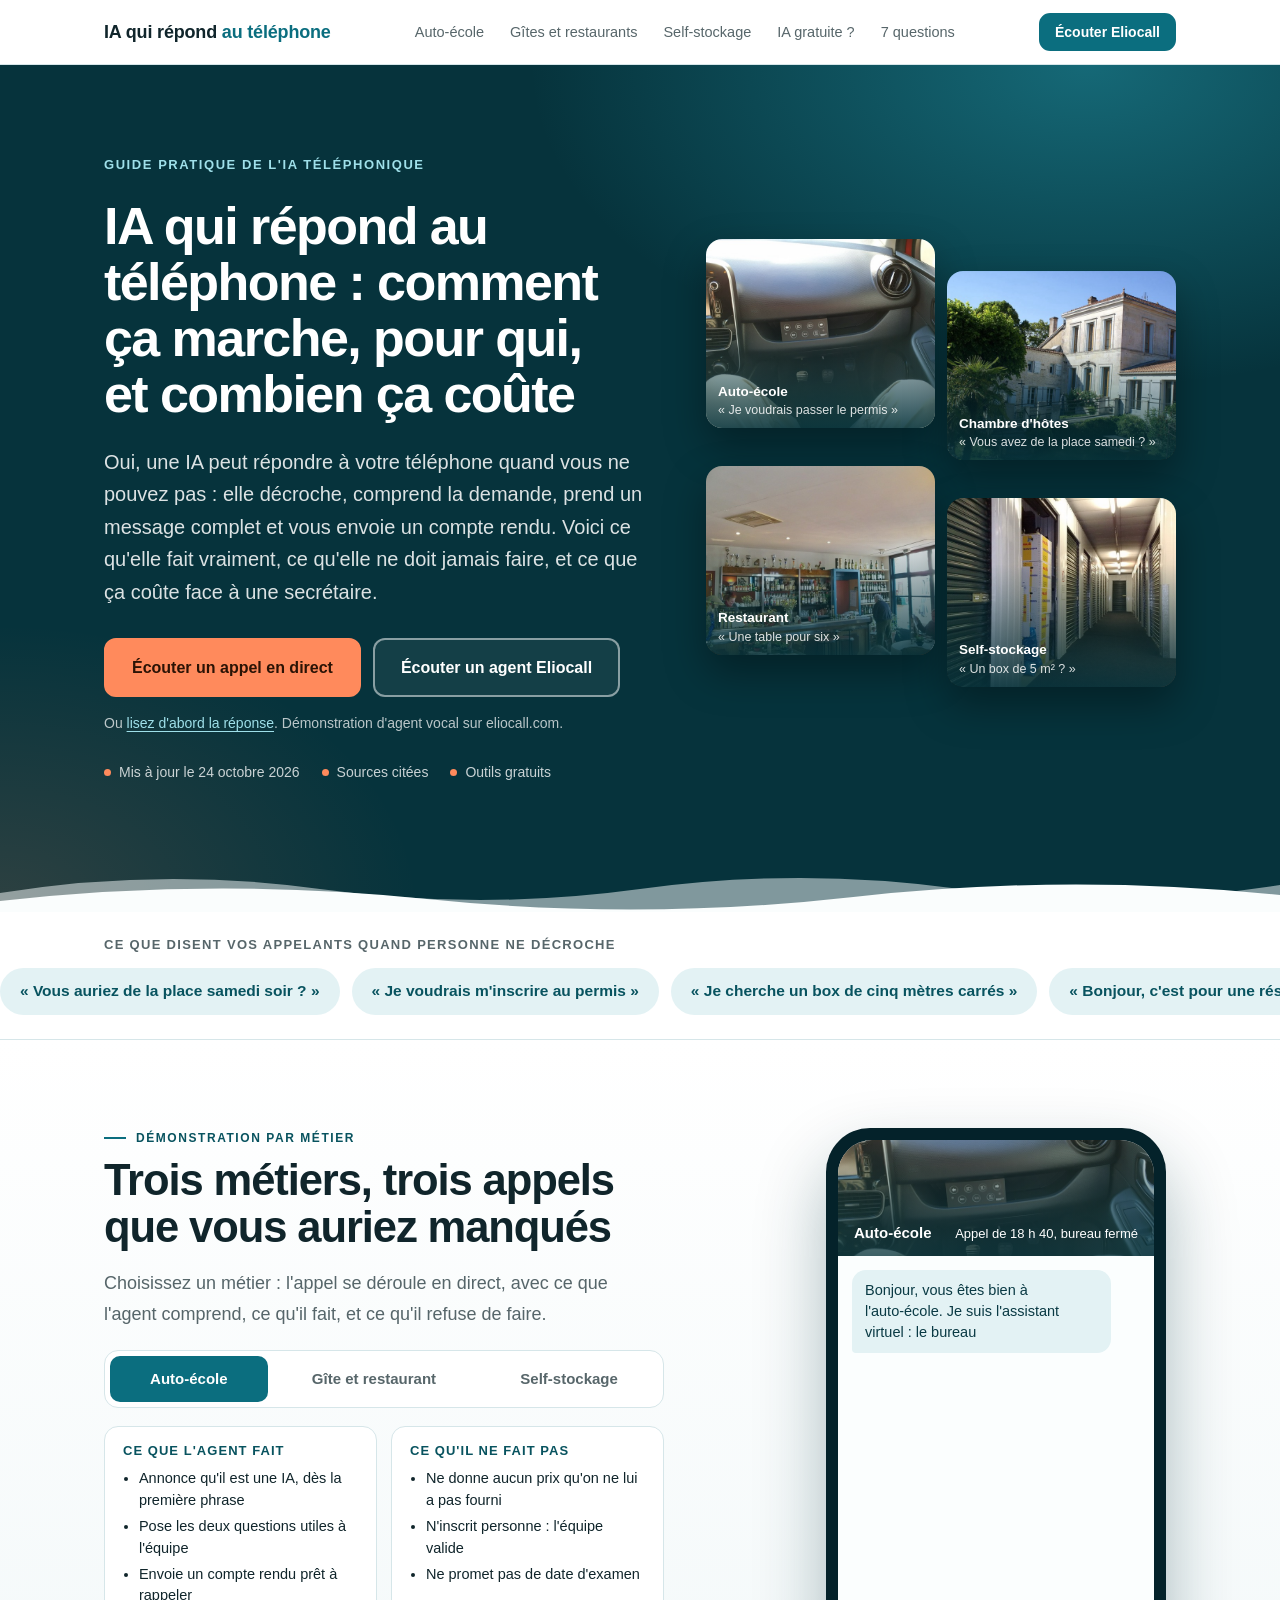
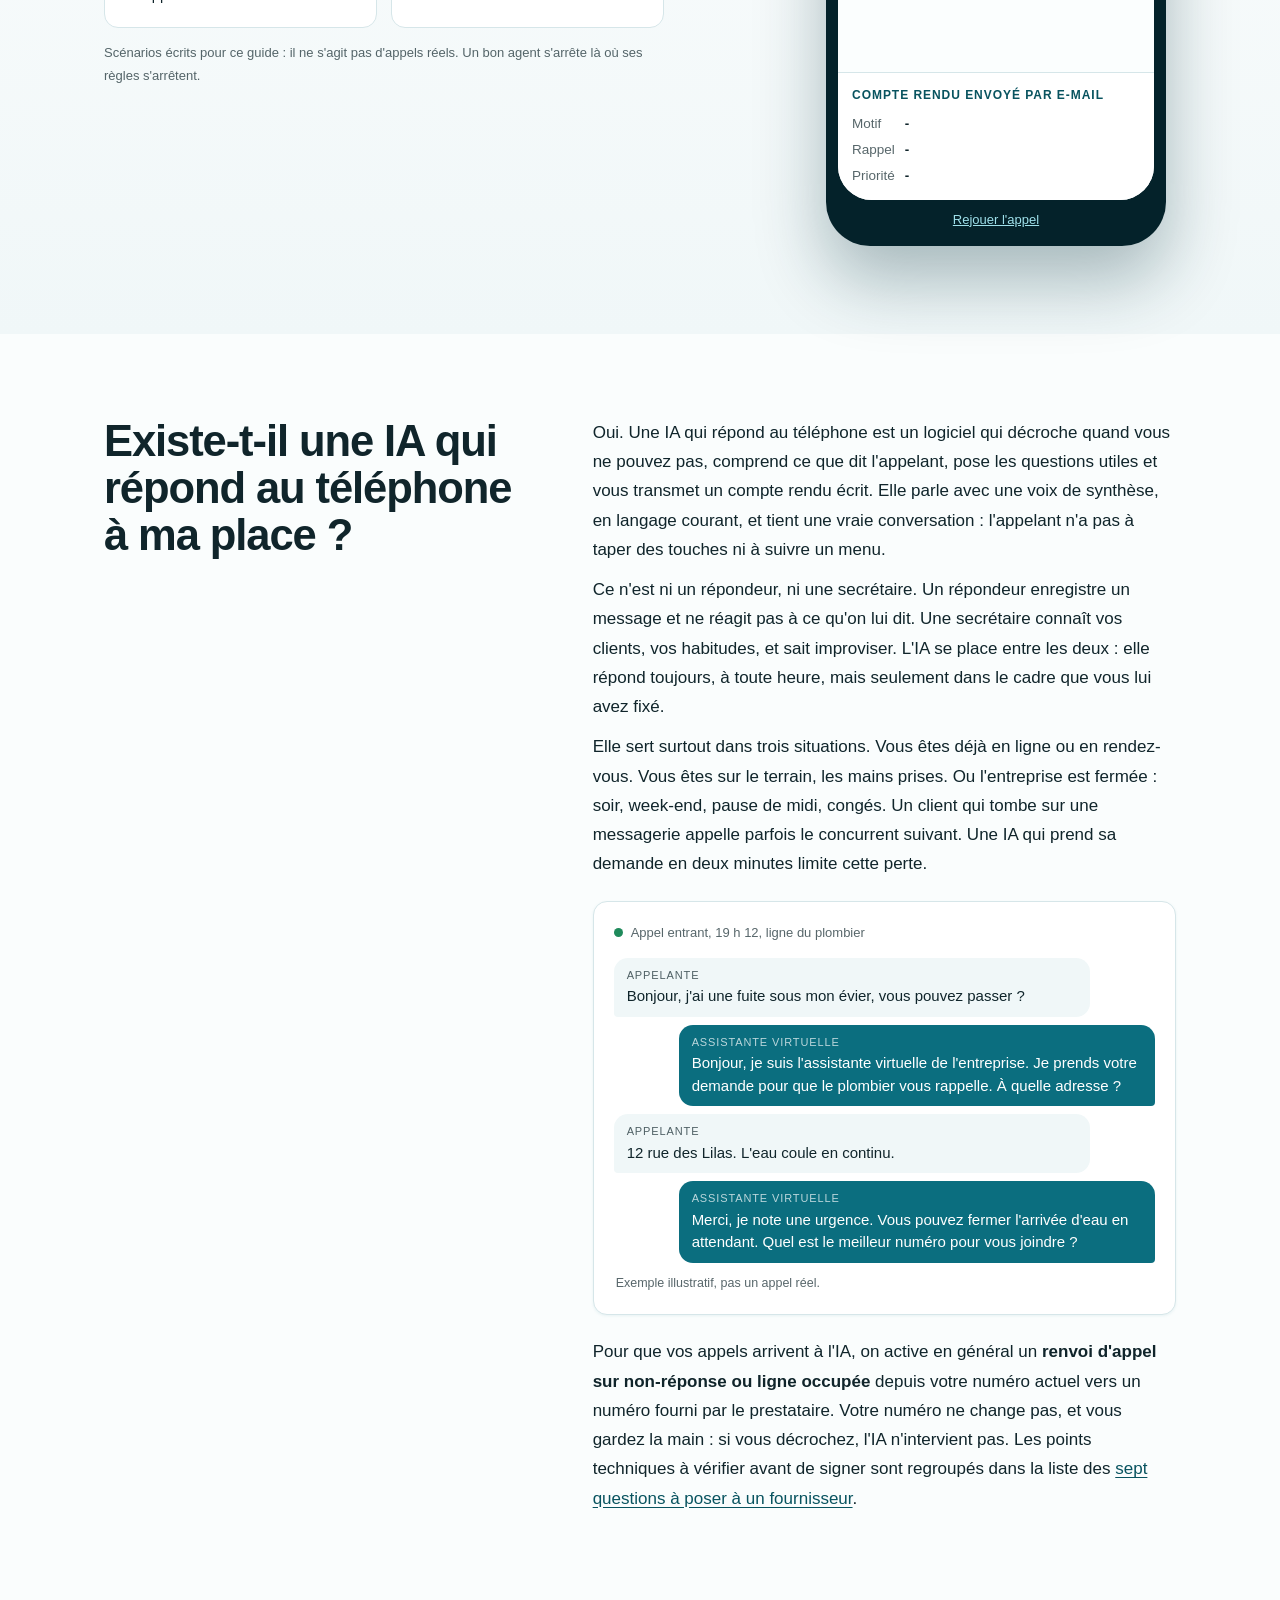
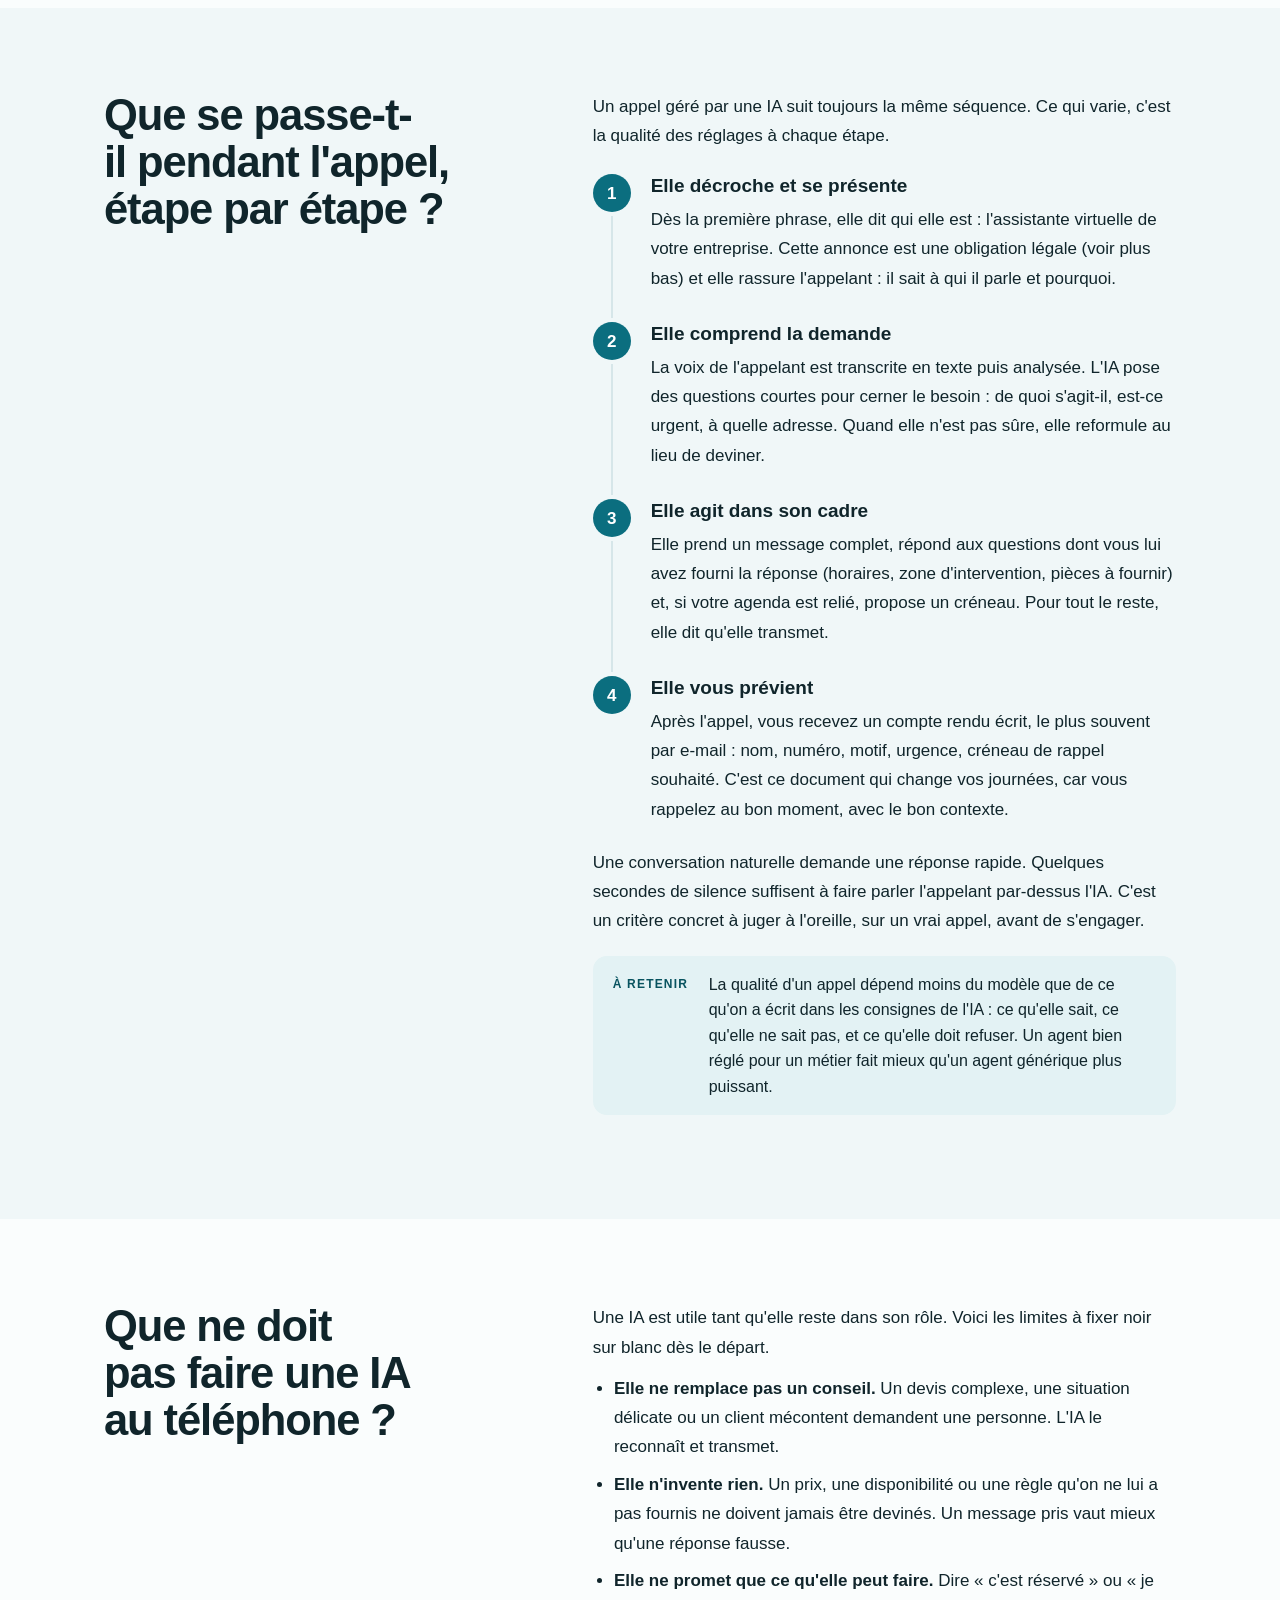
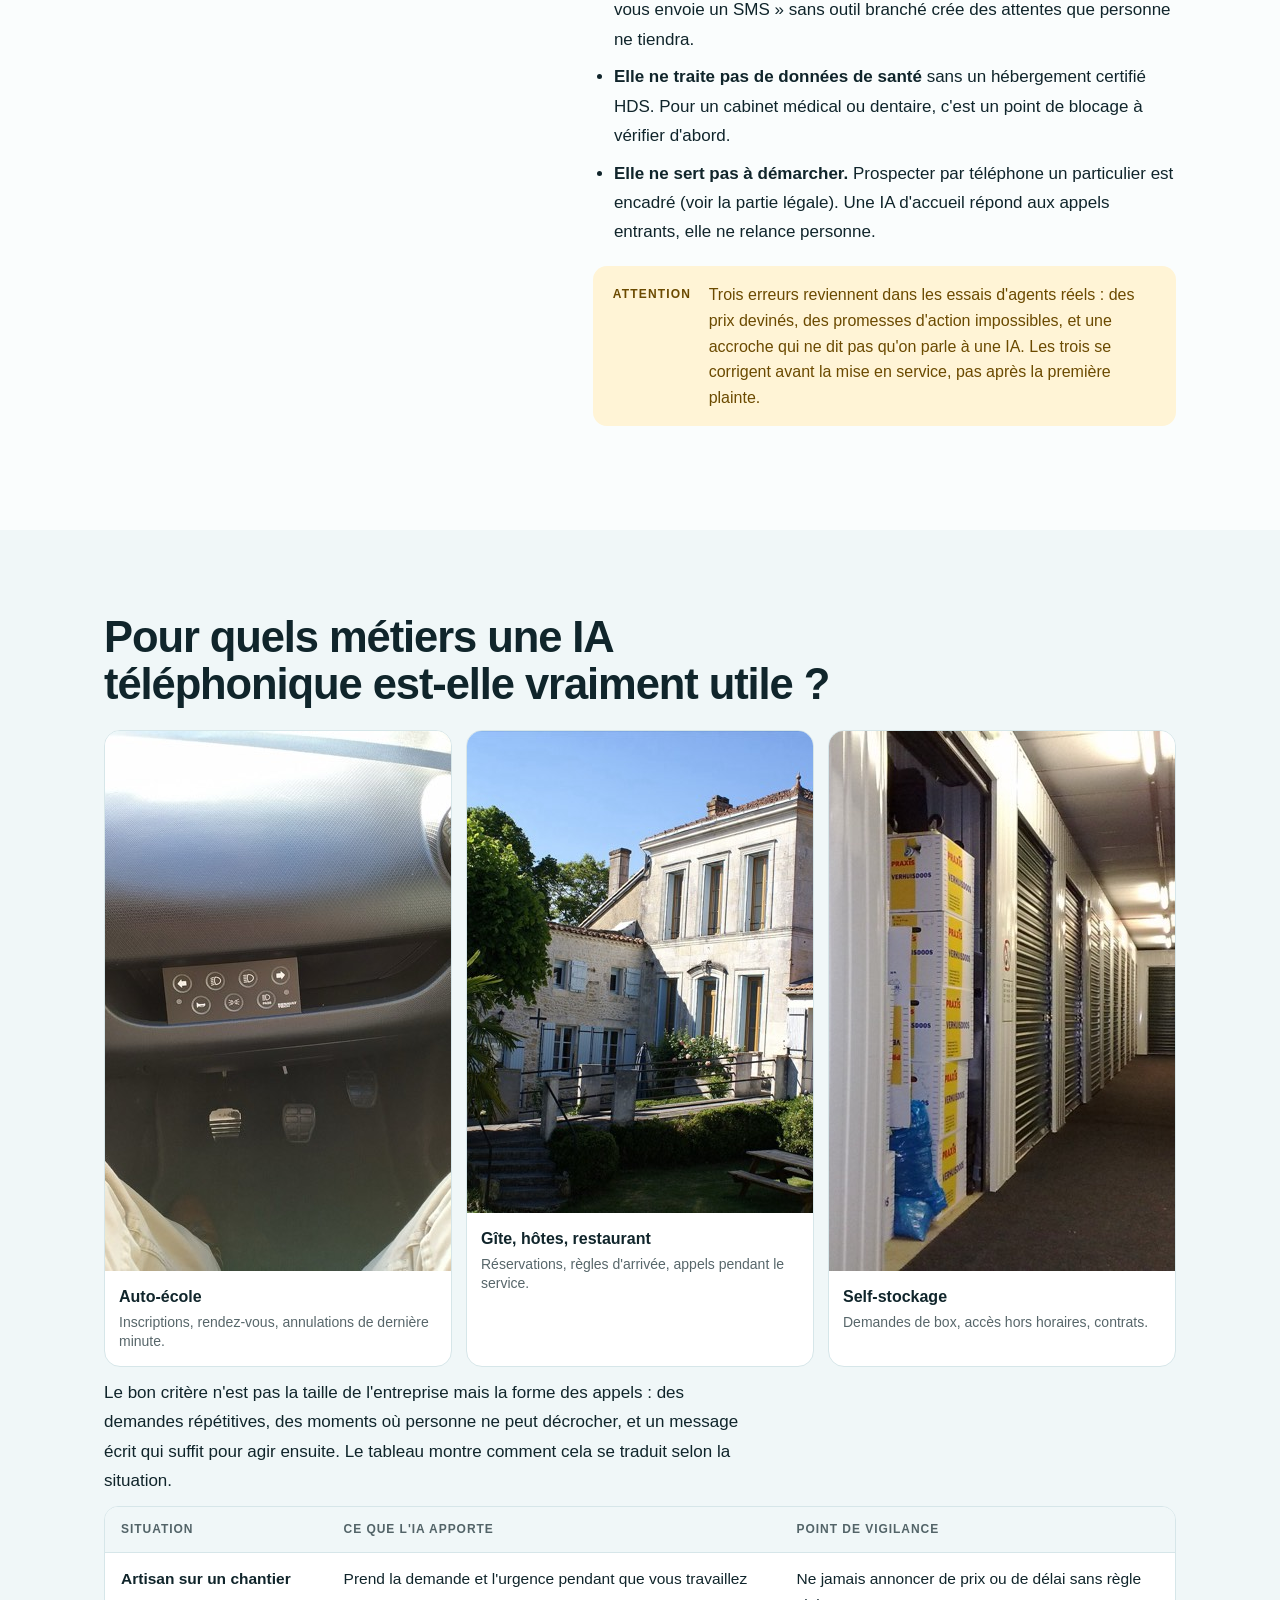
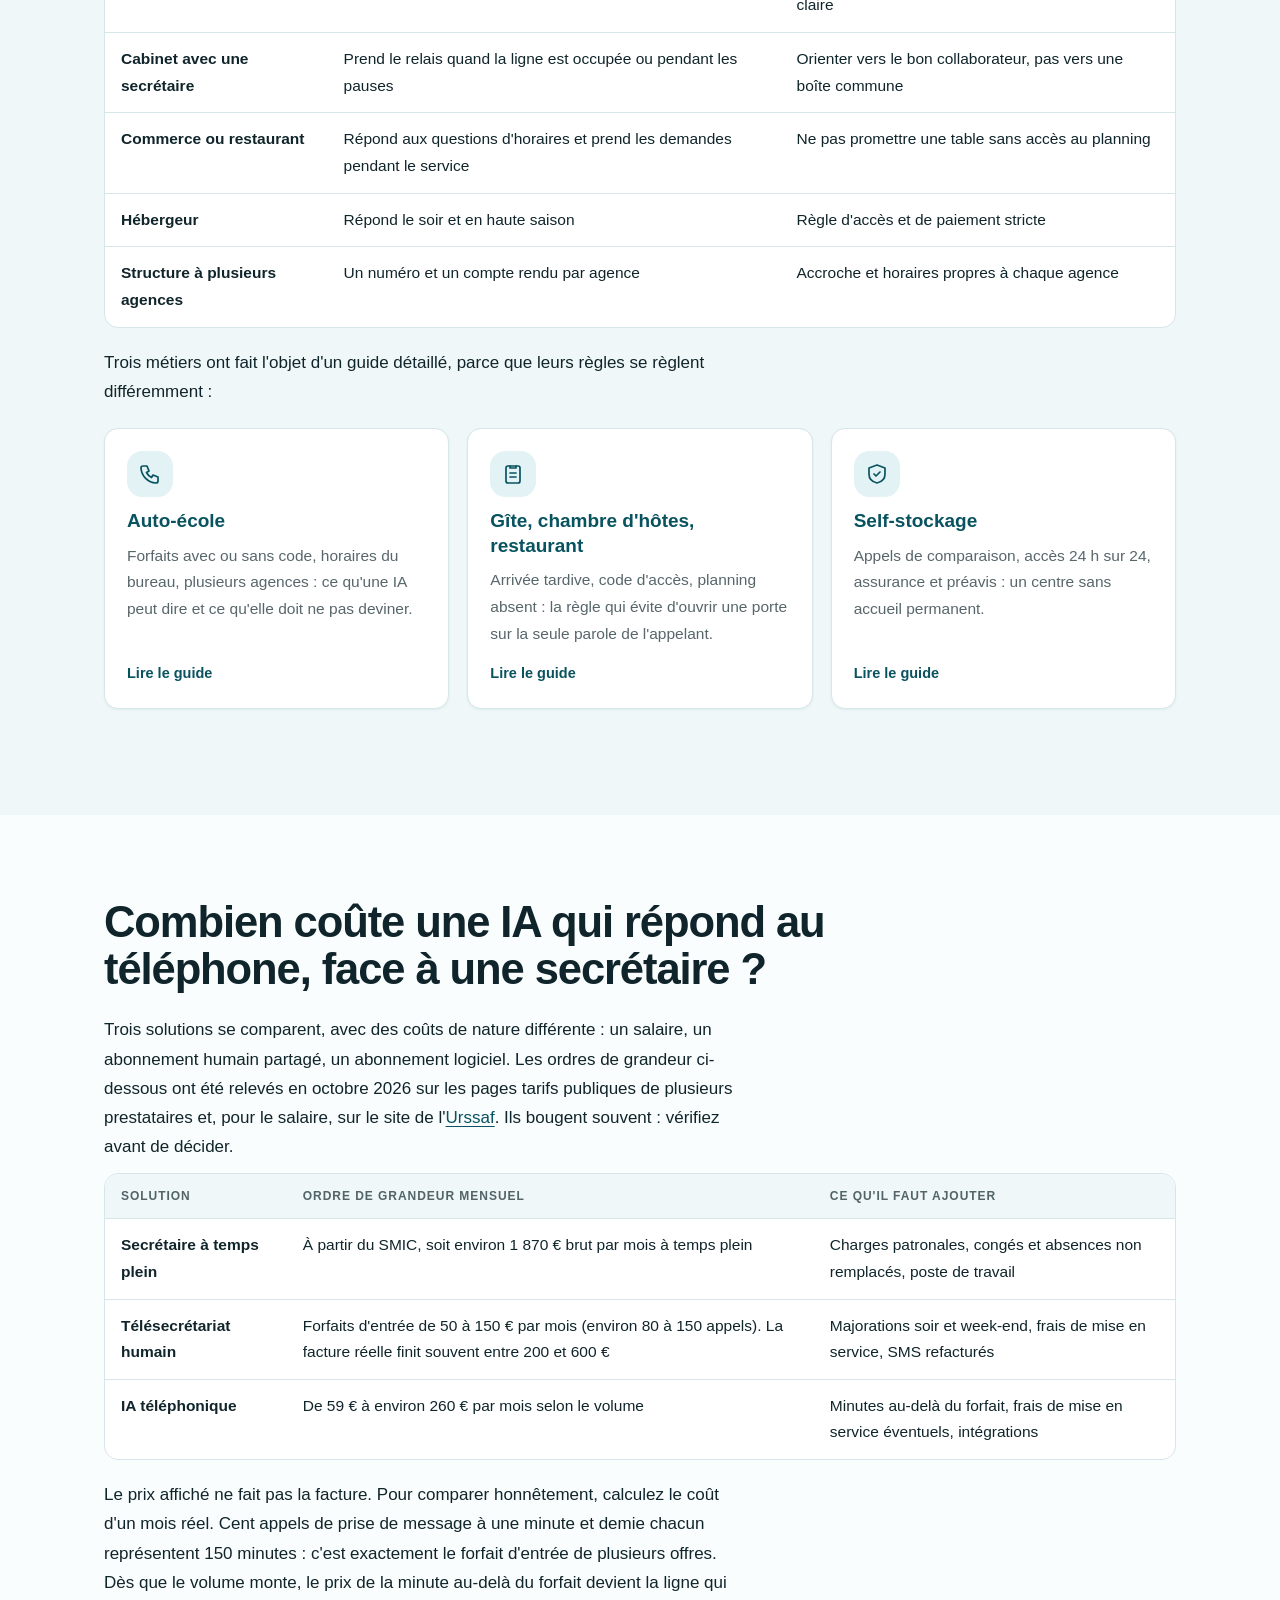
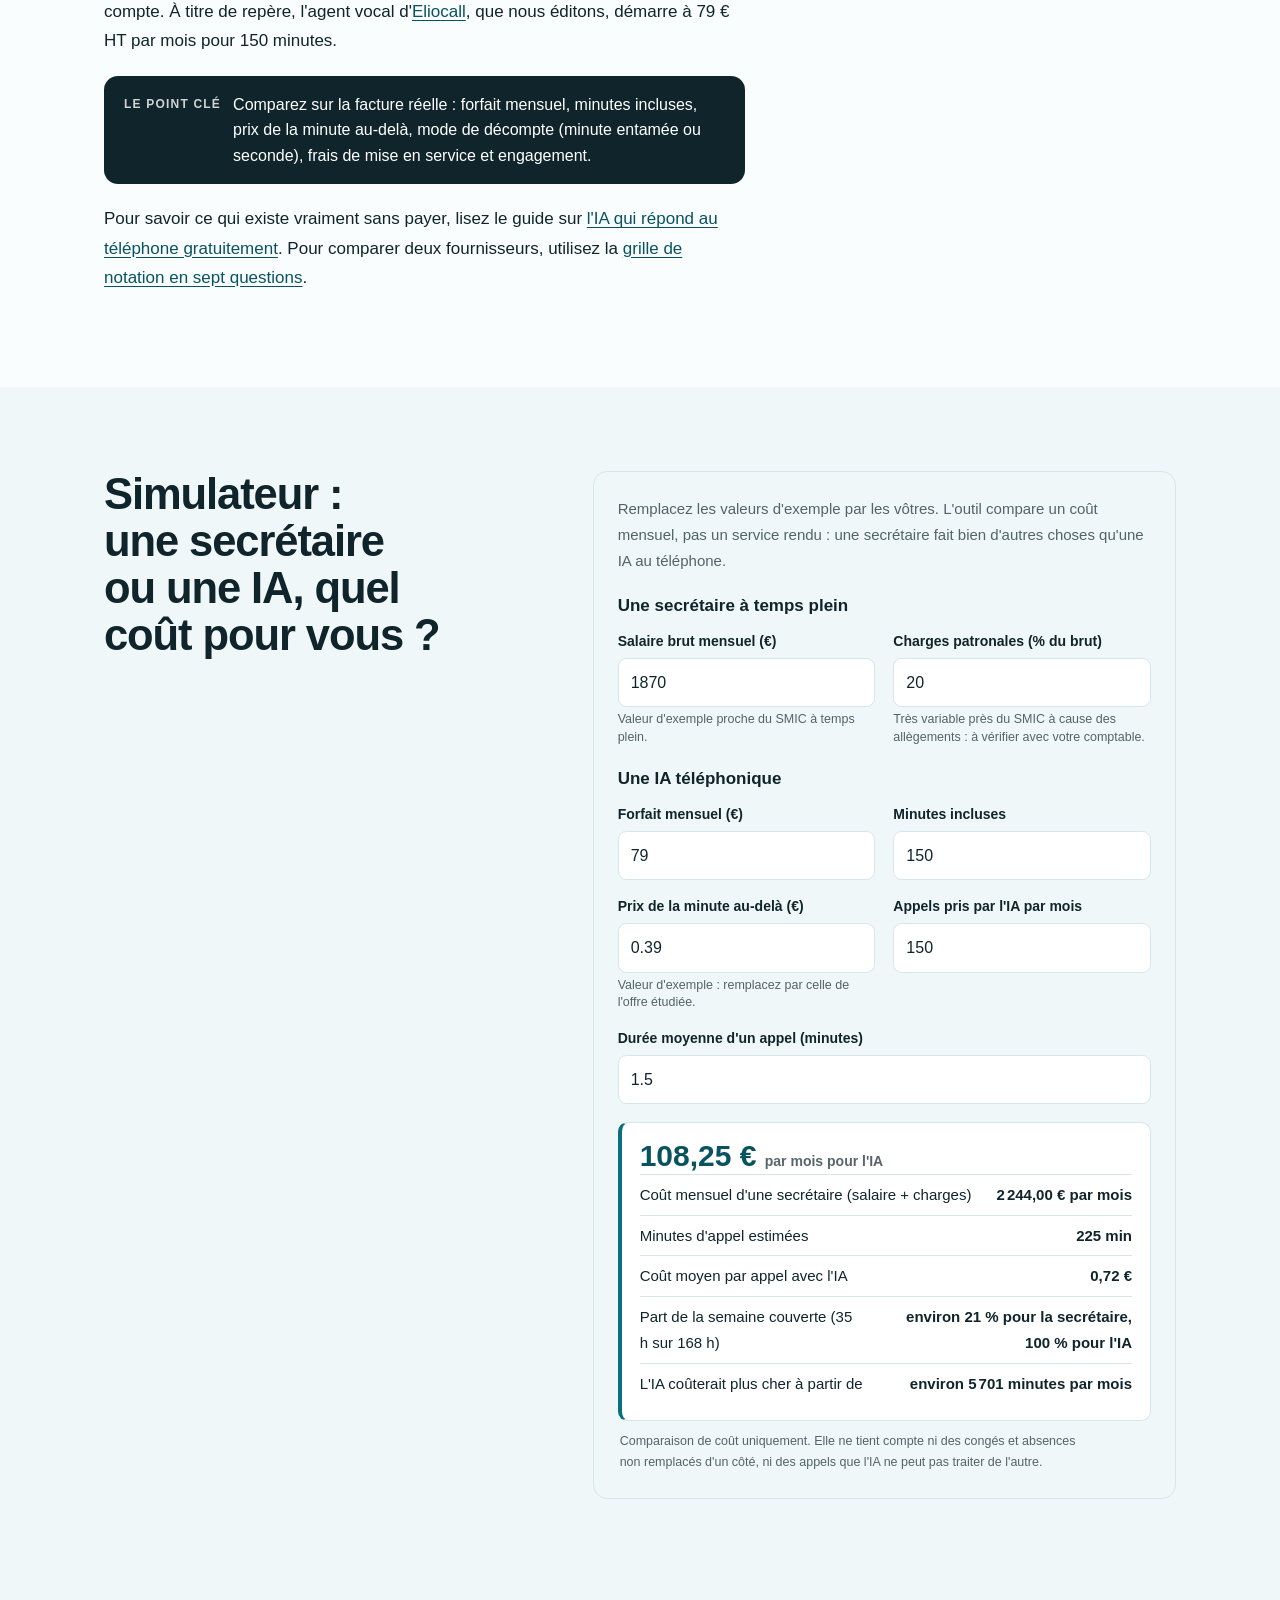
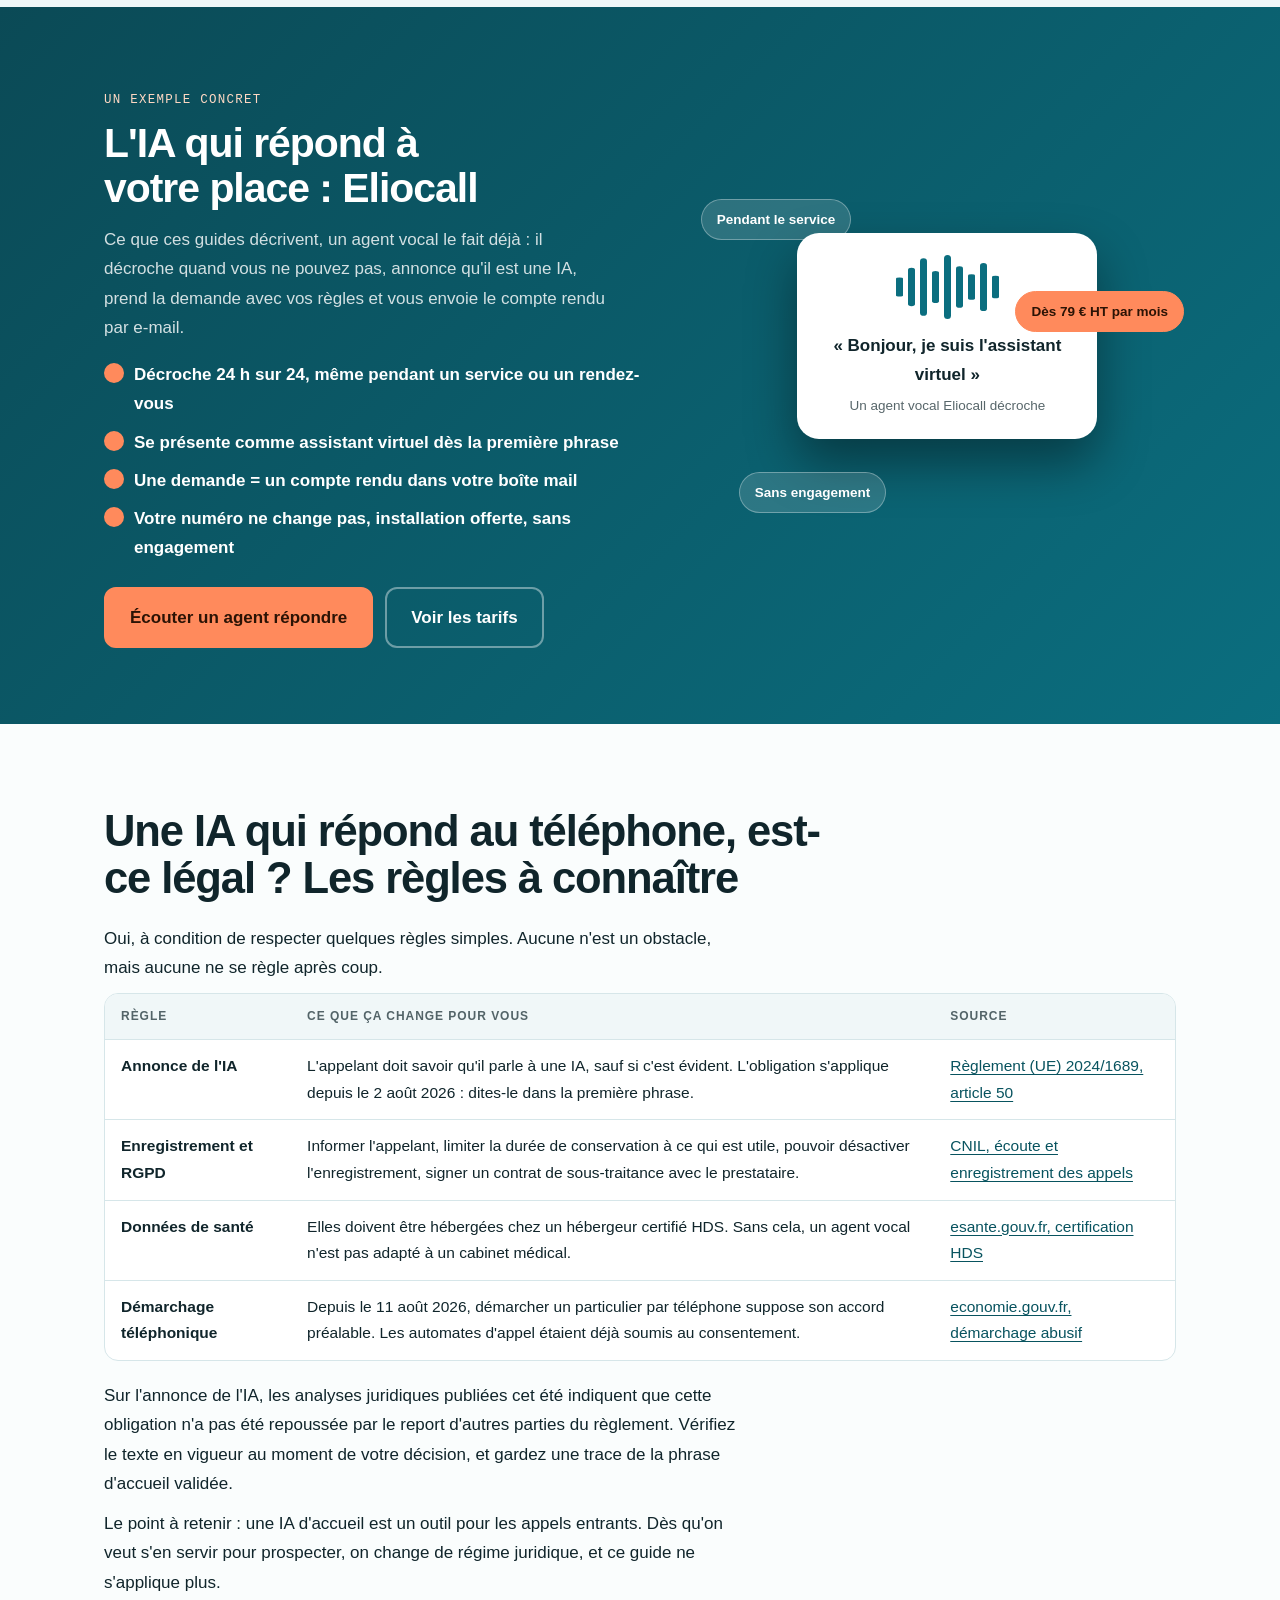
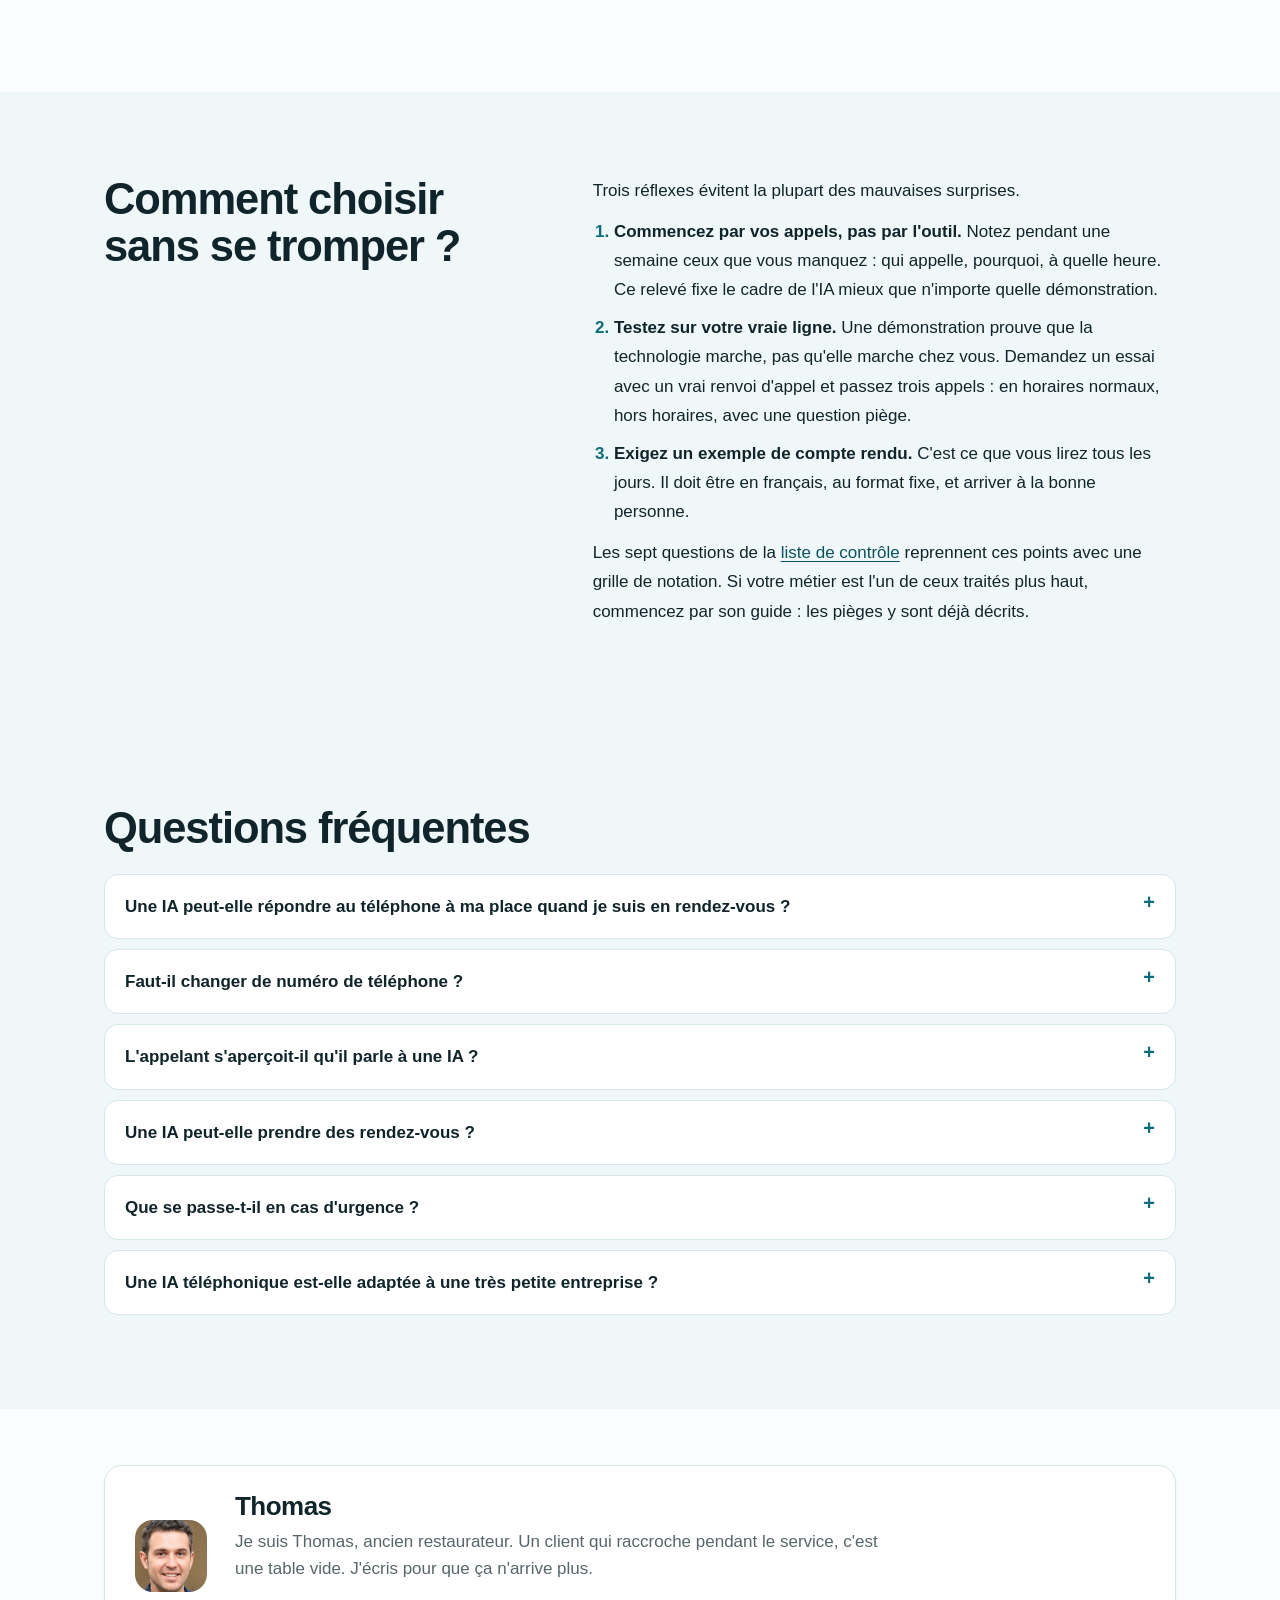
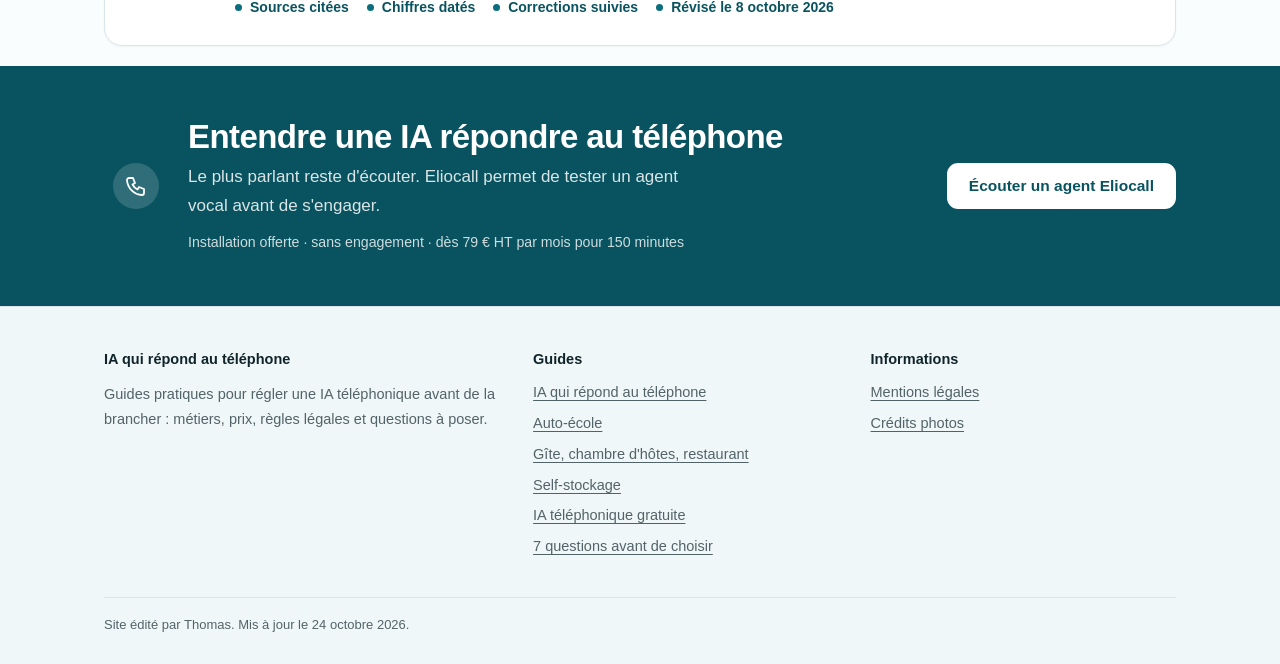
==== commit 089b02f2: "Auto-update date 24 octobre 2026" ====
--- a/index.html
+++ b/index.html
@@ -26,7 +26,7 @@
 
 <meta http-equiv="Content-Security-Policy" content="default-src 'self'; script-src 'self' 'unsafe-inline'; style-src 'self' 'unsafe-inline'; img-src 'self' data:; base-uri 'self'; form-action 'none'">
 <meta name="referrer" content="strict-origin-when-cross-origin">
-<script type="application/ld+json">{"@context": "https://schema.org", "@graph": [{"@type": "BreadcrumbList", "itemListElement": [{"@type": "ListItem", "position": 1, "name": "Accueil", "item": "https://ia-qui-repond-au-telephone.eu/"}]}, {"@type": "Article", "headline": "IA qui répond au téléphone : comment ça marche, pour qui, et combien ça coûte", "description": "Une IA peut répondre au téléphone à votre place : fonctionnement, métiers concernés, coût face à une secrétaire et règles légales à respecter.", "inLanguage": "fr-FR", "datePublished": "2026-10-05", "dateModified": "2026-10-23", "mainEntityOfPage": "https://ia-qui-repond-au-telephone.eu/", "author": {"@type": "Organization", "name": "IA qui répond au téléphone", "url": "https://ia-qui-repond-au-telephone.eu"}, "publisher": {"@type": "Organization", "name": "IA qui répond au téléphone", "url": "https://ia-qui-repond-au-telephone.eu"}}, {"@type": "FAQPage", "mainEntity": [{"@type": "Question", "name": "Une IA peut-elle répondre au téléphone à ma place quand je suis en rendez-vous ?", "acceptedAnswer": {"@type": "Answer", "text": "Oui, c'est l'un de ses usages les plus courants. Elle décroche quand vous ne le faites pas (ligne occupée, pas de réponse), prend la demande et vous envoie un compte rendu que vous lisez après le rendez-vous. Vous rappelez ensuite avec toutes les informations."}}, {"@type": "Question", "name": "Faut-il changer de numéro de téléphone ?", "acceptedAnswer": {"@type": "Answer", "text": "Non. On met en place un renvoi d'appel sur non-réponse ou occupation depuis votre ligne actuelle vers un numéro fourni par le prestataire. Votre numéro ne change pas. Prévoyez en général un à deux jours pour l'activer, selon l'opérateur."}}, {"@type": "Question", "name": "L'appelant s'aperçoit-il qu'il parle à une IA ?", "acceptedAnswer": {"@type": "Answer", "text": "Il doit en être informé : l'article 50 du règlement européen sur l'IA l'exige, sauf si c'est évident. Une voix de synthèse récente est souvent naturelle, mais la transparence est la règle. Dire clairement « assistante virtuelle » dans la première phrase évite aussi les malentendus."}}, {"@type": "Question", "name": "Une IA peut-elle prendre des rendez-vous ?", "acceptedAnswer": {"@type": "Answer", "text": "Seulement si elle est reliée à votre agenda. Sans cela, elle note le créneau souhaité et vous le confirmez ensuite. Dans tous les cas, elle ne doit jamais dire qu'un rendez-vous est confirmé si elle n'a pas pu l'enregistrer."}}, {"@type": "Question", "name": "Que se passe-t-il en cas d'urgence ?", "acceptedAnswer": {"@type": "Answer", "text": "Cela dépend des consignes. Pour un artisan, elle demande tout de suite si c'est urgent et signale le message en priorité. Pour une urgence vitale, elle ne gère rien : elle invite l'appelant à composer le 15, le 17, le 18 ou le 112."}}, {"@type": "Question", "name": "Une IA téléphonique est-elle adaptée à une très petite entreprise ?", "acceptedAnswer": {"@type": "Answer", "text": "Oui, c'est souvent là qu'elle apporte le plus : quand vous êtes seul, chaque appel manqué est une demande perdue. Des offres d'entrée existent à partir de quelques dizaines d'euros par mois. Le bon test reste financier : comparez le coût mensuel à la valeur des demandes que vous récupérez."}}]}, {"@type": "WebSite", "@id": "https://ia-qui-repond-au-telephone.eu/#site", "name": "IA qui répond au téléphone", "url": "https://ia-qui-repond-au-telephone.eu/", "inLanguage": "fr-FR"}, {"@type": "Organization", "@id": "https://ia-qui-repond-au-telephone.eu/#org", "name": "IA qui répond au téléphone", "url": "https://ia-qui-repond-au-telephone.eu/", "logo": {"@type": "ImageObject", "url": "https://ia-qui-repond-au-telephone.eu/icon-192.png", "width": 192, "height": 192}}]}</script>
+<script type="application/ld+json">{"@context": "https://schema.org", "@graph": [{"@type": "BreadcrumbList", "itemListElement": [{"@type": "ListItem", "position": 1, "name": "Accueil", "item": "https://ia-qui-repond-au-telephone.eu/"}]}, {"@type": "Article", "headline": "IA qui répond au téléphone : comment ça marche, pour qui, et combien ça coûte", "description": "Une IA peut répondre au téléphone à votre place : fonctionnement, métiers concernés, coût face à une secrétaire et règles légales à respecter.", "inLanguage": "fr-FR", "datePublished": "2026-10-05", "dateModified": "2026-10-24", "mainEntityOfPage": "https://ia-qui-repond-au-telephone.eu/", "author": {"@type": "Organization", "name": "IA qui répond au téléphone", "url": "https://ia-qui-repond-au-telephone.eu"}, "publisher": {"@type": "Organization", "name": "IA qui répond au téléphone", "url": "https://ia-qui-repond-au-telephone.eu"}}, {"@type": "FAQPage", "mainEntity": [{"@type": "Question", "name": "Une IA peut-elle répondre au téléphone à ma place quand je suis en rendez-vous ?", "acceptedAnswer": {"@type": "Answer", "text": "Oui, c'est l'un de ses usages les plus courants. Elle décroche quand vous ne le faites pas (ligne occupée, pas de réponse), prend la demande et vous envoie un compte rendu que vous lisez après le rendez-vous. Vous rappelez ensuite avec toutes les informations."}}, {"@type": "Question", "name": "Faut-il changer de numéro de téléphone ?", "acceptedAnswer": {"@type": "Answer", "text": "Non. On met en place un renvoi d'appel sur non-réponse ou occupation depuis votre ligne actuelle vers un numéro fourni par le prestataire. Votre numéro ne change pas. Prévoyez en général un à deux jours pour l'activer, selon l'opérateur."}}, {"@type": "Question", "name": "L'appelant s'aperçoit-il qu'il parle à une IA ?", "acceptedAnswer": {"@type": "Answer", "text": "Il doit en être informé : l'article 50 du règlement européen sur l'IA l'exige, sauf si c'est évident. Une voix de synthèse récente est souvent naturelle, mais la transparence est la règle. Dire clairement « assistante virtuelle » dans la première phrase évite aussi les malentendus."}}, {"@type": "Question", "name": "Une IA peut-elle prendre des rendez-vous ?", "acceptedAnswer": {"@type": "Answer", "text": "Seulement si elle est reliée à votre agenda. Sans cela, elle note le créneau souhaité et vous le confirmez ensuite. Dans tous les cas, elle ne doit jamais dire qu'un rendez-vous est confirmé si elle n'a pas pu l'enregistrer."}}, {"@type": "Question", "name": "Que se passe-t-il en cas d'urgence ?", "acceptedAnswer": {"@type": "Answer", "text": "Cela dépend des consignes. Pour un artisan, elle demande tout de suite si c'est urgent et signale le message en priorité. Pour une urgence vitale, elle ne gère rien : elle invite l'appelant à composer le 15, le 17, le 18 ou le 112."}}, {"@type": "Question", "name": "Une IA téléphonique est-elle adaptée à une très petite entreprise ?", "acceptedAnswer": {"@type": "Answer", "text": "Oui, c'est souvent là qu'elle apporte le plus : quand vous êtes seul, chaque appel manqué est une demande perdue. Des offres d'entrée existent à partir de quelques dizaines d'euros par mois. Le bon test reste financier : comparez le coût mensuel à la valeur des demandes que vous récupérez."}}]}, {"@type": "WebSite", "@id": "https://ia-qui-repond-au-telephone.eu/#site", "name": "IA qui répond au téléphone", "url": "https://ia-qui-repond-au-telephone.eu/", "inLanguage": "fr-FR"}, {"@type": "Organization", "@id": "https://ia-qui-repond-au-telephone.eu/#org", "name": "IA qui répond au téléphone", "url": "https://ia-qui-repond-au-telephone.eu/", "logo": {"@type": "ImageObject", "url": "https://ia-qui-repond-au-telephone.eu/icon-192.png", "width": 192, "height": 192}}]}</script>
 <link rel="stylesheet" href="/style.css">
 <script>(function(){var d=document.documentElement;if(window.matchMedia&&matchMedia("(prefers-reduced-motion: reduce)").matches)return;d.classList.add("i-js");setTimeout(function(){if(!window.__rvok)d.classList.add("i-show")},3500)})();</script>
 </head>
@@ -35,7 +35,7 @@
 <div class="i-rdp" id="rdp" aria-hidden="true"><i></i></div>
 <header class="i-top"><div class="i-wrap"><a class="i-brand" href="/">IA qui répond <span>au téléphone</span></a><nav class="i-nav" aria-label="Navigation"><a href="/auto-ecole/">Auto-école</a><a href="/hebergement-restaurant/">Gîtes et restaurants</a><a href="/self-stockage/">Self-stockage</a><a href="/ia-telephone-gratuite/">IA gratuite&nbsp;?</a><a href="/questions-avant-de-choisir/">7 questions</a></nav><a class="i-btn i-small" href="https://eliocall.com/?utm_source=ia-qui-repond-au-telephone&amp;utm_medium=guide&amp;utm_campaign=header" rel="nofollow sponsored noopener">Écouter Eliocall</a></div></header>
 <main id="contenu">
-<section class="i-hp" data-ap><div class="i-wrap"><div><div class="i-hk">Guide pratique de l'IA téléphonique</div><h1>IA qui répond au téléphone&nbsp;: comment ça marche, pour qui, et combien ça coûte</h1><p class="i-hl">Oui, une IA peut répondre à votre téléphone quand vous ne pouvez pas&nbsp;: elle décroche, comprend la demande, prend un message complet et vous envoie un compte rendu. Voici ce qu'elle fait vraiment, ce qu'elle ne doit jamais faire, et ce que ça coûte face à une secrétaire.</p><div class="i-hacts"><a class="i-hb1" href="#demo">Écouter un appel en direct</a><a class="i-hb2" href="https://eliocall.com/?utm_source=ia-qui-repond-au-telephone&amp;utm_medium=guide&amp;utm_campaign=hero-ecouter#hero-form" rel="nofollow sponsored noopener">Écouter un agent Eliocall</a></div><p class="i-hsub">Ou <a href="#existe-t-il-une-ia">lisez d'abord la réponse</a>. Démonstration d'agent vocal sur eliocall.com.</p><div class="i-htr"><span>Mis à jour le 23 octobre 2026</span><span>Sources citées</span><span>Outils gratuits</span></div></div><div class="i-hgrid" aria-label="Métiers couverts"><a href="/auto-ecole/"><img src="/img/autoecole-s.jpg" alt="Voiture d'une auto-école, avec double commande" width="720" height="540" loading="eager" decoding="async"><span>Auto-école<small>«&nbsp;Je voudrais passer le permis&nbsp;»</small></span></a><a href="/hebergement-restaurant/"><img src="/img/gite-s.jpg" alt="Chambre d'hôtes dans un domaine en pierre" width="720" height="482" loading="eager" decoding="async"><span>Chambre d'hôtes<small>«&nbsp;Vous avez de la place samedi&nbsp;?&nbsp;»</small></span></a><a href="/hebergement-restaurant/"><img src="/img/bistrot2-s.jpg" alt="Salle de restaurant avec un bar" width="720" height="540" loading="eager" decoding="async"><span>Restaurant<small>«&nbsp;Une table pour six&nbsp;»</small></span></a><a href="/self-stockage/"><img src="/img/stockage2-s.jpg" alt="Couloir de box dans un centre de self-stockage" width="720" height="540" loading="eager" decoding="async"><span>Self-stockage<small>«&nbsp;Un box de 5 m²&nbsp;?&nbsp;»</small></span></a></div></div><div class="i-hwave" aria-hidden="true"><svg viewBox="0 0 1440 54" preserveAspectRatio="none"><path d="M0 34 Q180 8 360 30 T720 30 T1080 30 T1440 26 V54 H0Z" fill="var(--bg)" opacity=".5"/><path d="M0 42 Q240 18 480 40 T960 38 T1440 36 V54 H0Z" fill="var(--bg)"/></svg></div></section>
+<section class="i-hp" data-ap><div class="i-wrap"><div><div class="i-hk">Guide pratique de l'IA téléphonique</div><h1>IA qui répond au téléphone&nbsp;: comment ça marche, pour qui, et combien ça coûte</h1><p class="i-hl">Oui, une IA peut répondre à votre téléphone quand vous ne pouvez pas&nbsp;: elle décroche, comprend la demande, prend un message complet et vous envoie un compte rendu. Voici ce qu'elle fait vraiment, ce qu'elle ne doit jamais faire, et ce que ça coûte face à une secrétaire.</p><div class="i-hacts"><a class="i-hb1" href="#demo">Écouter un appel en direct</a><a class="i-hb2" href="https://eliocall.com/?utm_source=ia-qui-repond-au-telephone&amp;utm_medium=guide&amp;utm_campaign=hero-ecouter#hero-form" rel="nofollow sponsored noopener">Écouter un agent Eliocall</a></div><p class="i-hsub">Ou <a href="#existe-t-il-une-ia">lisez d'abord la réponse</a>. Démonstration d'agent vocal sur eliocall.com.</p><div class="i-htr"><span>Mis à jour le 24 octobre 2026</span><span>Sources citées</span><span>Outils gratuits</span></div></div><div class="i-hgrid" aria-label="Métiers couverts"><a href="/auto-ecole/"><img src="/img/autoecole-s.jpg" alt="Voiture d'une auto-école, avec double commande" width="720" height="540" loading="eager" decoding="async"><span>Auto-école<small>«&nbsp;Je voudrais passer le permis&nbsp;»</small></span></a><a href="/hebergement-restaurant/"><img src="/img/gite-s.jpg" alt="Chambre d'hôtes dans un domaine en pierre" width="720" height="482" loading="eager" decoding="async"><span>Chambre d'hôtes<small>«&nbsp;Vous avez de la place samedi&nbsp;?&nbsp;»</small></span></a><a href="/hebergement-restaurant/"><img src="/img/bistrot2-s.jpg" alt="Salle de restaurant avec un bar" width="720" height="540" loading="eager" decoding="async"><span>Restaurant<small>«&nbsp;Une table pour six&nbsp;»</small></span></a><a href="/self-stockage/"><img src="/img/stockage2-s.jpg" alt="Couloir de box dans un centre de self-stockage" width="720" height="540" loading="eager" decoding="async"><span>Self-stockage<small>«&nbsp;Un box de 5 m²&nbsp;?&nbsp;»</small></span></a></div></div><div class="i-hwave" aria-hidden="true"><svg viewBox="0 0 1440 54" preserveAspectRatio="none"><path d="M0 34 Q180 8 360 30 T720 30 T1080 30 T1440 26 V54 H0Z" fill="var(--bg)" opacity=".5"/><path d="M0 42 Q240 18 480 40 T960 38 T1440 36 V54 H0Z" fill="var(--bg)"/></svg></div></section>
 <div class="i-lm" data-ap><p>Ce que disent vos appelants quand personne ne décroche</p><div class="i-lmt"><span>«&nbsp;Vous auriez de la place samedi soir&nbsp;?&nbsp;»</span><span>«&nbsp;Je voudrais m'inscrire au permis&nbsp;»</span><span>«&nbsp;Je cherche un box de cinq mètres carrés&nbsp;»</span><span>«&nbsp;Bonjour, c'est pour une réservation&nbsp;»</span><span>«&nbsp;Vous êtes ouverts le dimanche&nbsp;?&nbsp;»</span><span>«&nbsp;Je rappelle, personne ne répondait&nbsp;»</span><span>«&nbsp;Quel est le tarif pour un week-end&nbsp;?&nbsp;»</span><span>«&nbsp;Je voudrais déplacer mon rendez-vous&nbsp;»</span><span aria-hidden="true">«&nbsp;Vous auriez de la place samedi soir&nbsp;?&nbsp;»</span><span aria-hidden="true">«&nbsp;Je voudrais m'inscrire au permis&nbsp;»</span><span aria-hidden="true">«&nbsp;Je cherche un box de cinq mètres carrés&nbsp;»</span><span aria-hidden="true">«&nbsp;Bonjour, c'est pour une réservation&nbsp;»</span><span aria-hidden="true">«&nbsp;Vous êtes ouverts le dimanche&nbsp;?&nbsp;»</span><span aria-hidden="true">«&nbsp;Je rappelle, personne ne répondait&nbsp;»</span><span aria-hidden="true">«&nbsp;Quel est le tarif pour un week-end&nbsp;?&nbsp;»</span><span aria-hidden="true">«&nbsp;Je voudrais déplacer mon rendez-vous&nbsp;»</span></div></div>
 <section id="demo" class="i-ld i-rv"><div class="i-wrap">
 <div>
@@ -156,7 +156,7 @@
 <section class="i-rdn" id="redaction"><div class="i-wrap"><div class="i-rdc"><img class="i-rdm" src="/auteur.jpg" alt="" width="72" height="72" loading="lazy" decoding="async"><div><h2>Thomas</h2><p>Je suis Thomas, ancien restaurateur. Un client qui raccroche pendant le service, c'est une table vide. J'écris pour que ça n'arrive plus.</p><ul><li>Sources citées</li><li>Chiffres datés</li><li>Corrections suivies</li><li>Révisé le 8 octobre 2026</li></ul></div></div></div></section>
 <div class="i-band"><div class="i-wrap"><div><div class="i-rg" aria-hidden="true"><span></span><span></span><span></span><b><svg viewBox="0 0 24 24" width="24" height="24" fill="none" stroke="#fff" stroke-width="1.8" stroke-linecap="round" stroke-linejoin="round"><path d="M5 4h4l2 5-2.5 1.5a11 11 0 0 0 5 5L15 13l5 2v4a2 2 0 0 1-2 2A16 16 0 0 1 3 6a2 2 0 0 1 2-2z"/></svg></b></div><div><h2>Entendre une IA répondre au téléphone</h2><p>Le plus parlant reste d'écouter. Eliocall permet de tester un agent vocal avant de s'engager.</p><small style="display:block;margin-top:10px;opacity:.8">Installation offerte · sans engagement · dès 79 € HT par mois pour 150 minutes</small></div></div><a class="i-btn" href="https://eliocall.com/?utm_source=ia-qui-repond-au-telephone&amp;utm_medium=guide&amp;utm_campaign=accueil" rel="nofollow sponsored noopener">Écouter un agent Eliocall</a></div></div>
 </main>
-<footer class="i-foot"><div class="i-wrap"><div><b>IA qui répond <span>au téléphone</span></b><p>Guides pratiques pour régler une IA téléphonique avant de la brancher&nbsp;: métiers, prix, règles légales et questions à poser.</p></div><div><b>Guides</b><ul><li><a href="/">IA qui répond au téléphone</a></li><li><a href="/auto-ecole/">Auto-école</a></li><li><a href="/hebergement-restaurant/">Gîte, chambre d'hôtes, restaurant</a></li><li><a href="/self-stockage/">Self-stockage</a></li><li><a href="/ia-telephone-gratuite/">IA téléphonique gratuite</a></li><li><a href="/questions-avant-de-choisir/">7 questions avant de choisir</a></li></ul></div><div><b>Informations</b><ul><li><a href="/mentions-legales/">Mentions légales</a></li><li><a href="/mentions-legales/#credits-photos">Crédits photos</a></li></ul></div><div class="i-small">Site édité par Thomas. Mis à jour le 23 octobre 2026.</div></div></footer>
+<footer class="i-foot"><div class="i-wrap"><div><b>IA qui répond <span>au téléphone</span></b><p>Guides pratiques pour régler une IA téléphonique avant de la brancher&nbsp;: métiers, prix, règles légales et questions à poser.</p></div><div><b>Guides</b><ul><li><a href="/">IA qui répond au téléphone</a></li><li><a href="/auto-ecole/">Auto-école</a></li><li><a href="/hebergement-restaurant/">Gîte, chambre d'hôtes, restaurant</a></li><li><a href="/self-stockage/">Self-stockage</a></li><li><a href="/ia-telephone-gratuite/">IA téléphonique gratuite</a></li><li><a href="/questions-avant-de-choisir/">7 questions avant de choisir</a></li></ul></div><div><b>Informations</b><ul><li><a href="/mentions-legales/">Mentions légales</a></li><li><a href="/mentions-legales/#credits-photos">Crédits photos</a></li></ul></div><div class="i-small">Site édité par Thomas. Mis à jour le 24 octobre 2026.</div></div></footer>
 <script>(function(){var P="i-",d=document;if(window.matchMedia&&matchMedia("(prefers-reduced-motion: reduce)").matches)return;window.__rvok=1;
 var rd=d.getElementById("rdp"),bar=rd&&rd.firstElementChild,top=d.querySelector("."+P+"top"),tk=false;
 function onS(){tk=false;var h=d.documentElement,max=h.scrollHeight-h.clientHeight,y=window.pageYOffset||h.scrollTop;if(bar&&max>0)bar.style.transform="scaleX("+Math.min(1,y/max)+")";if(top){if(y>8)top.classList.add(P+"sc");else top.classList.remove(P+"sc")}}
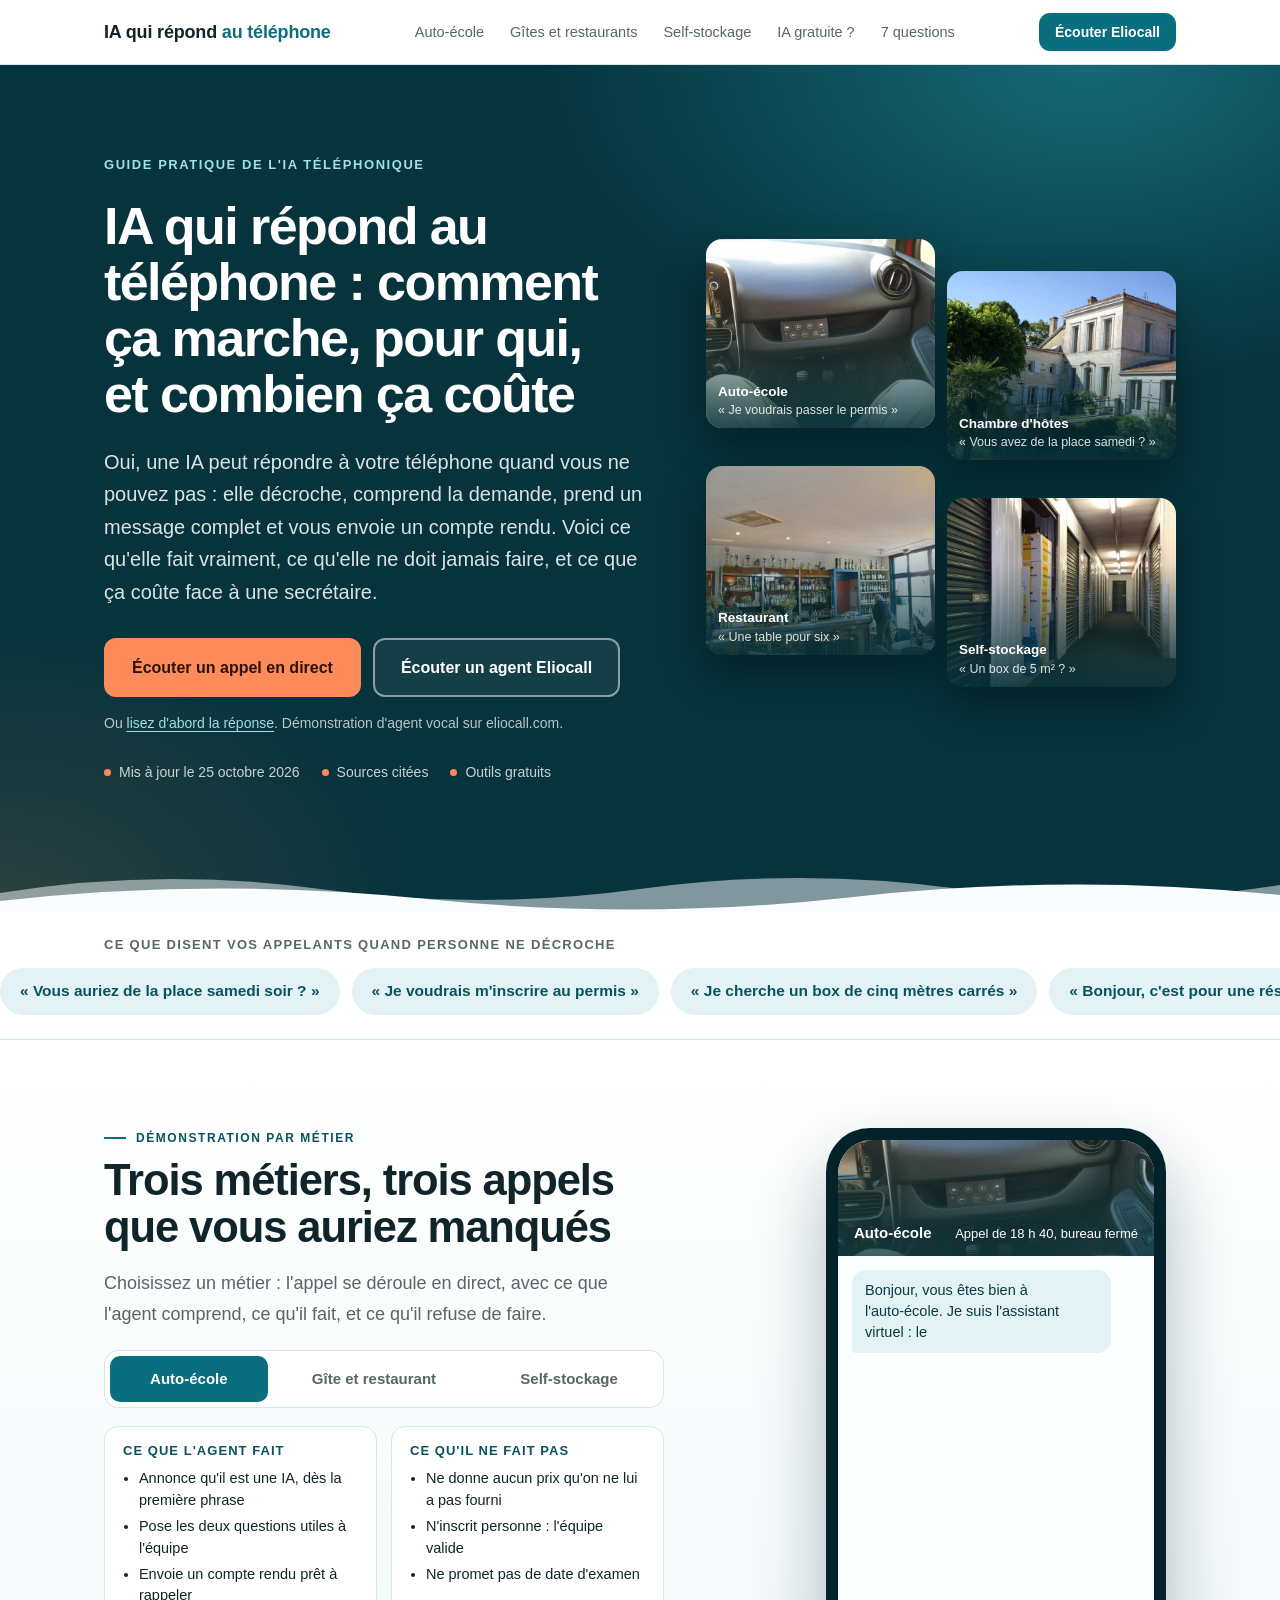
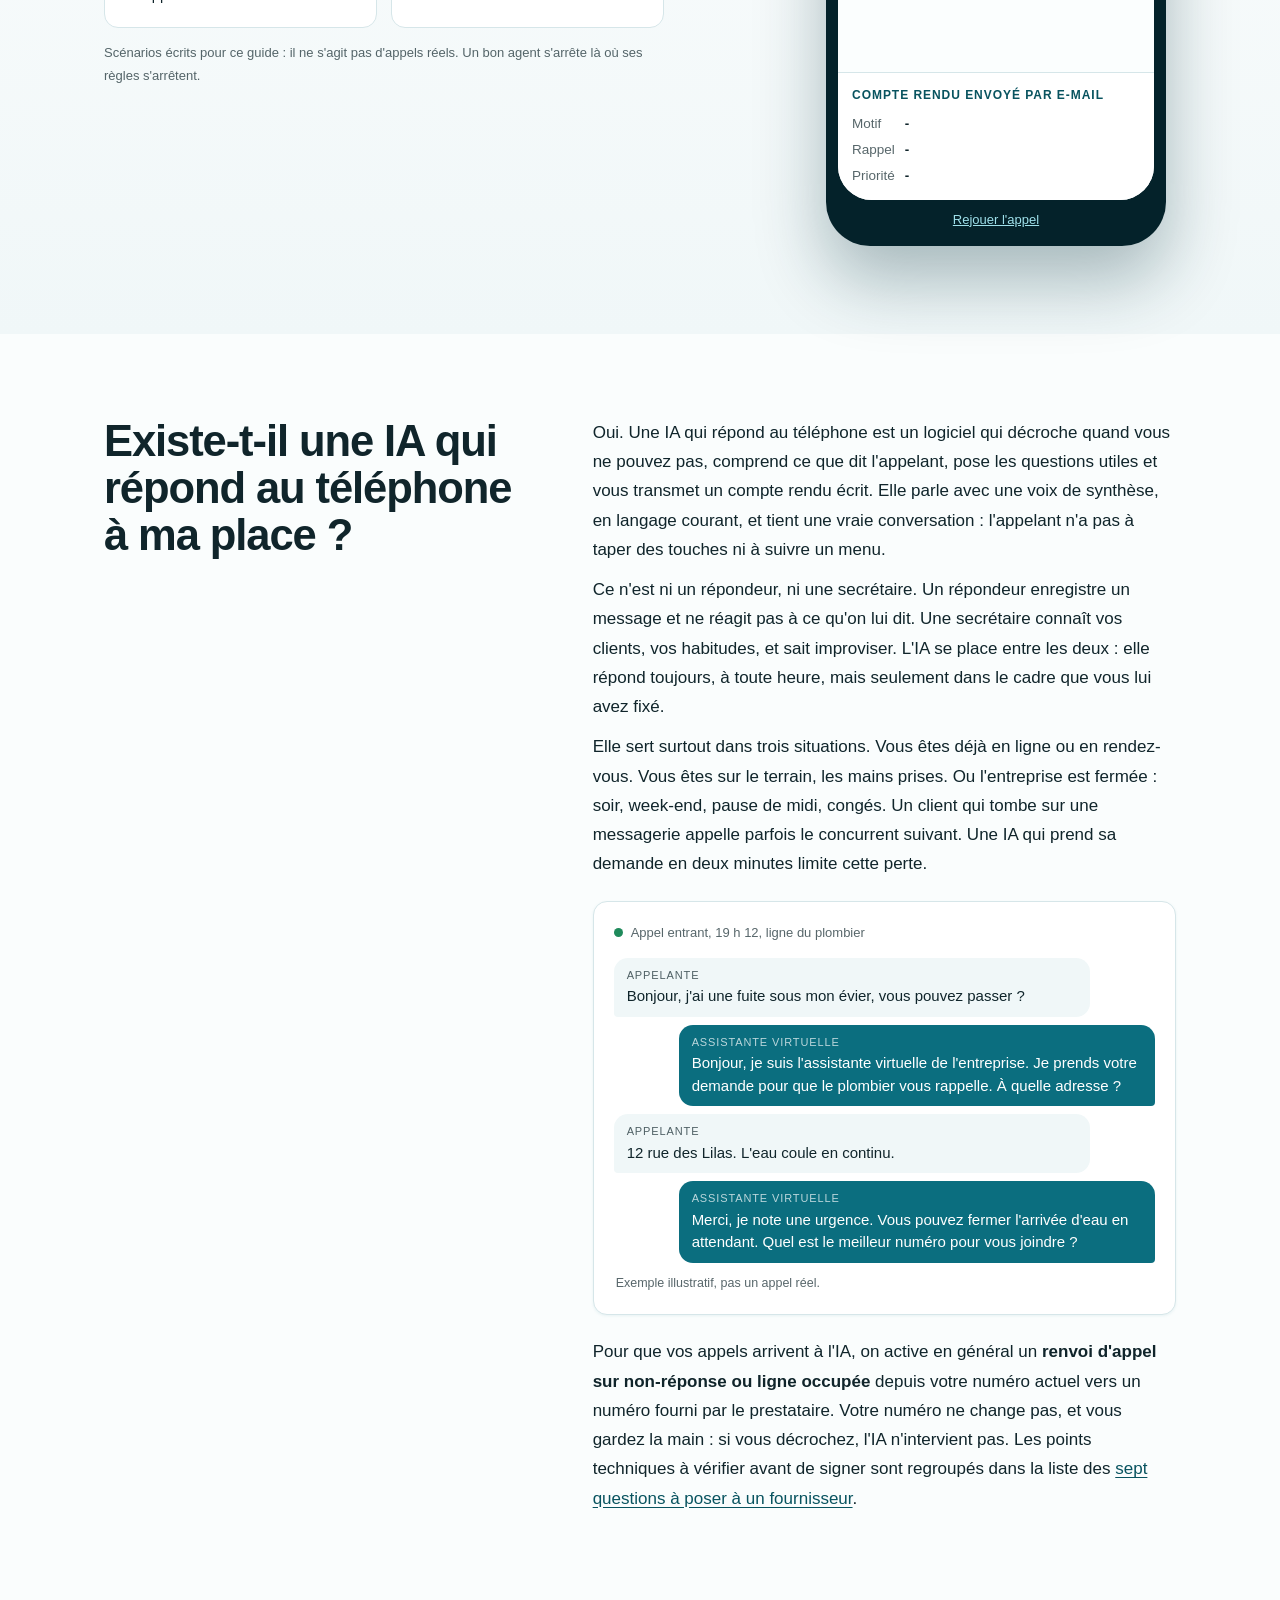
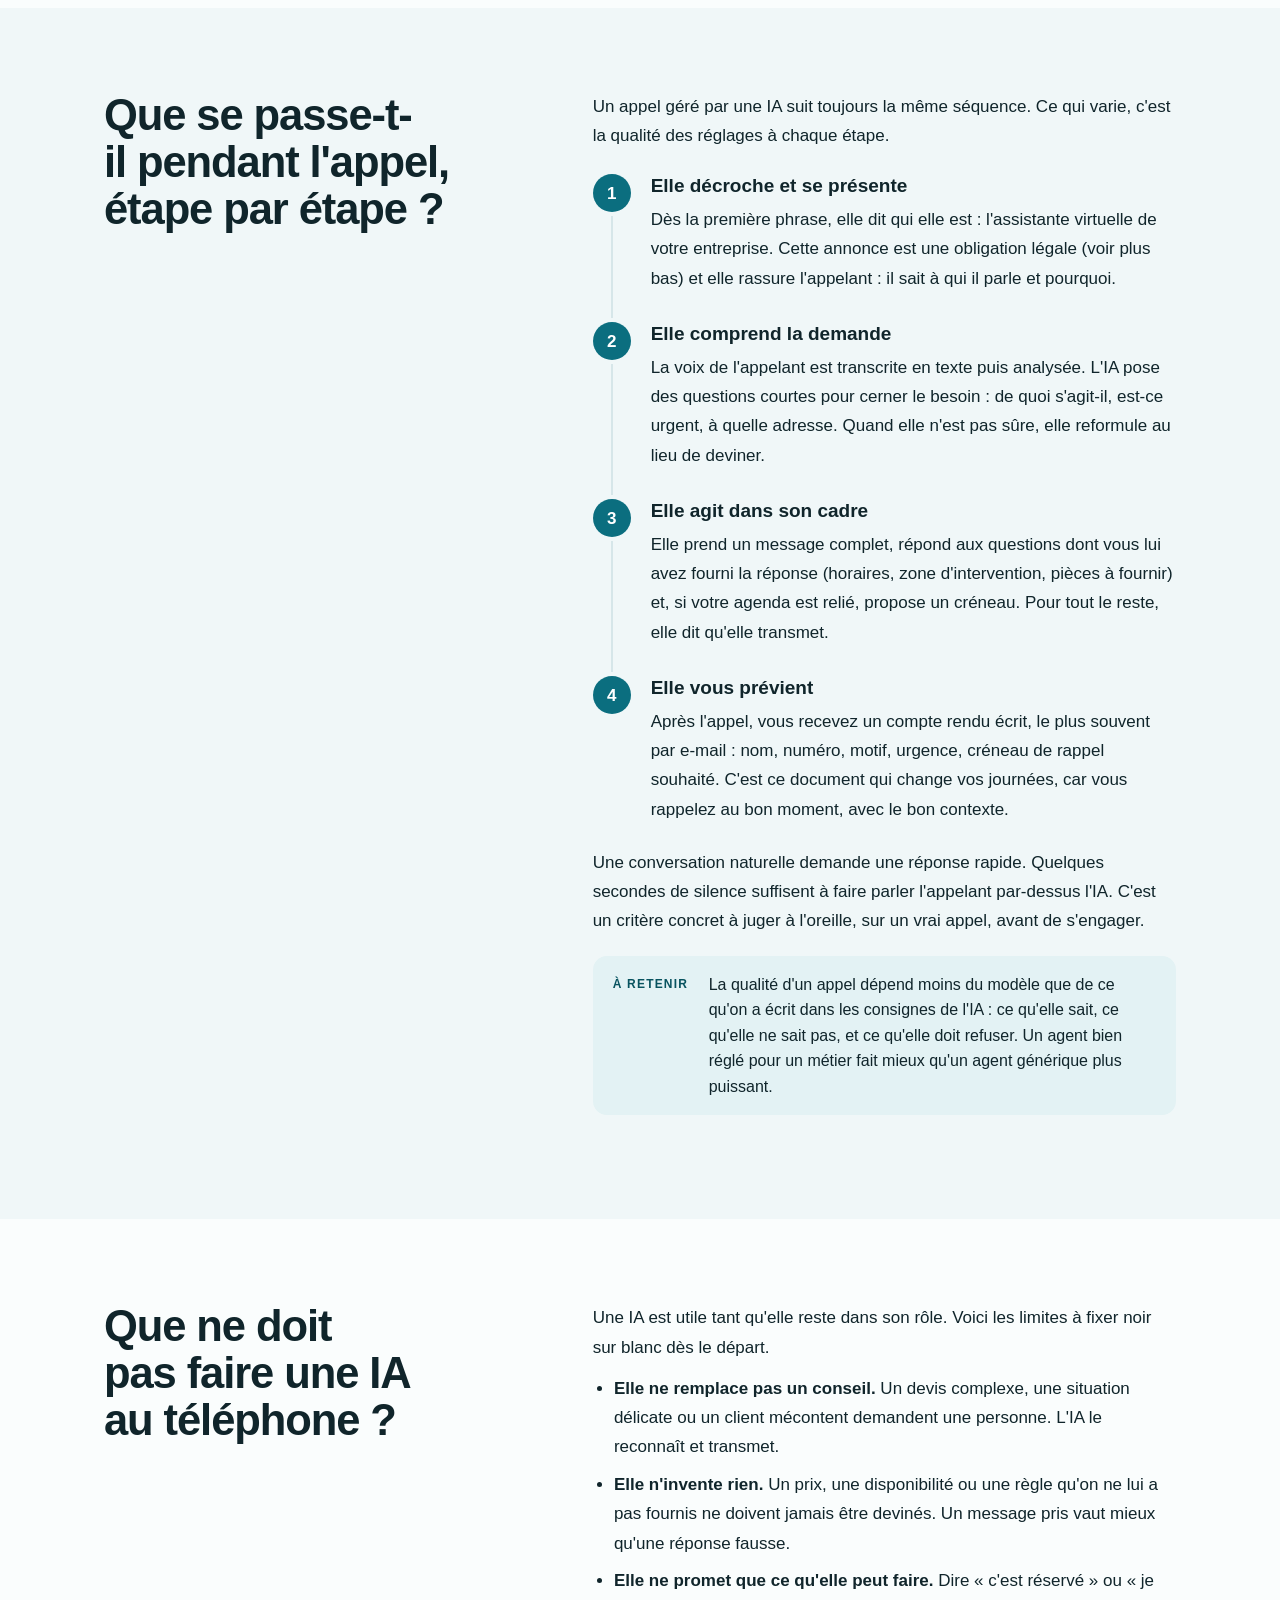
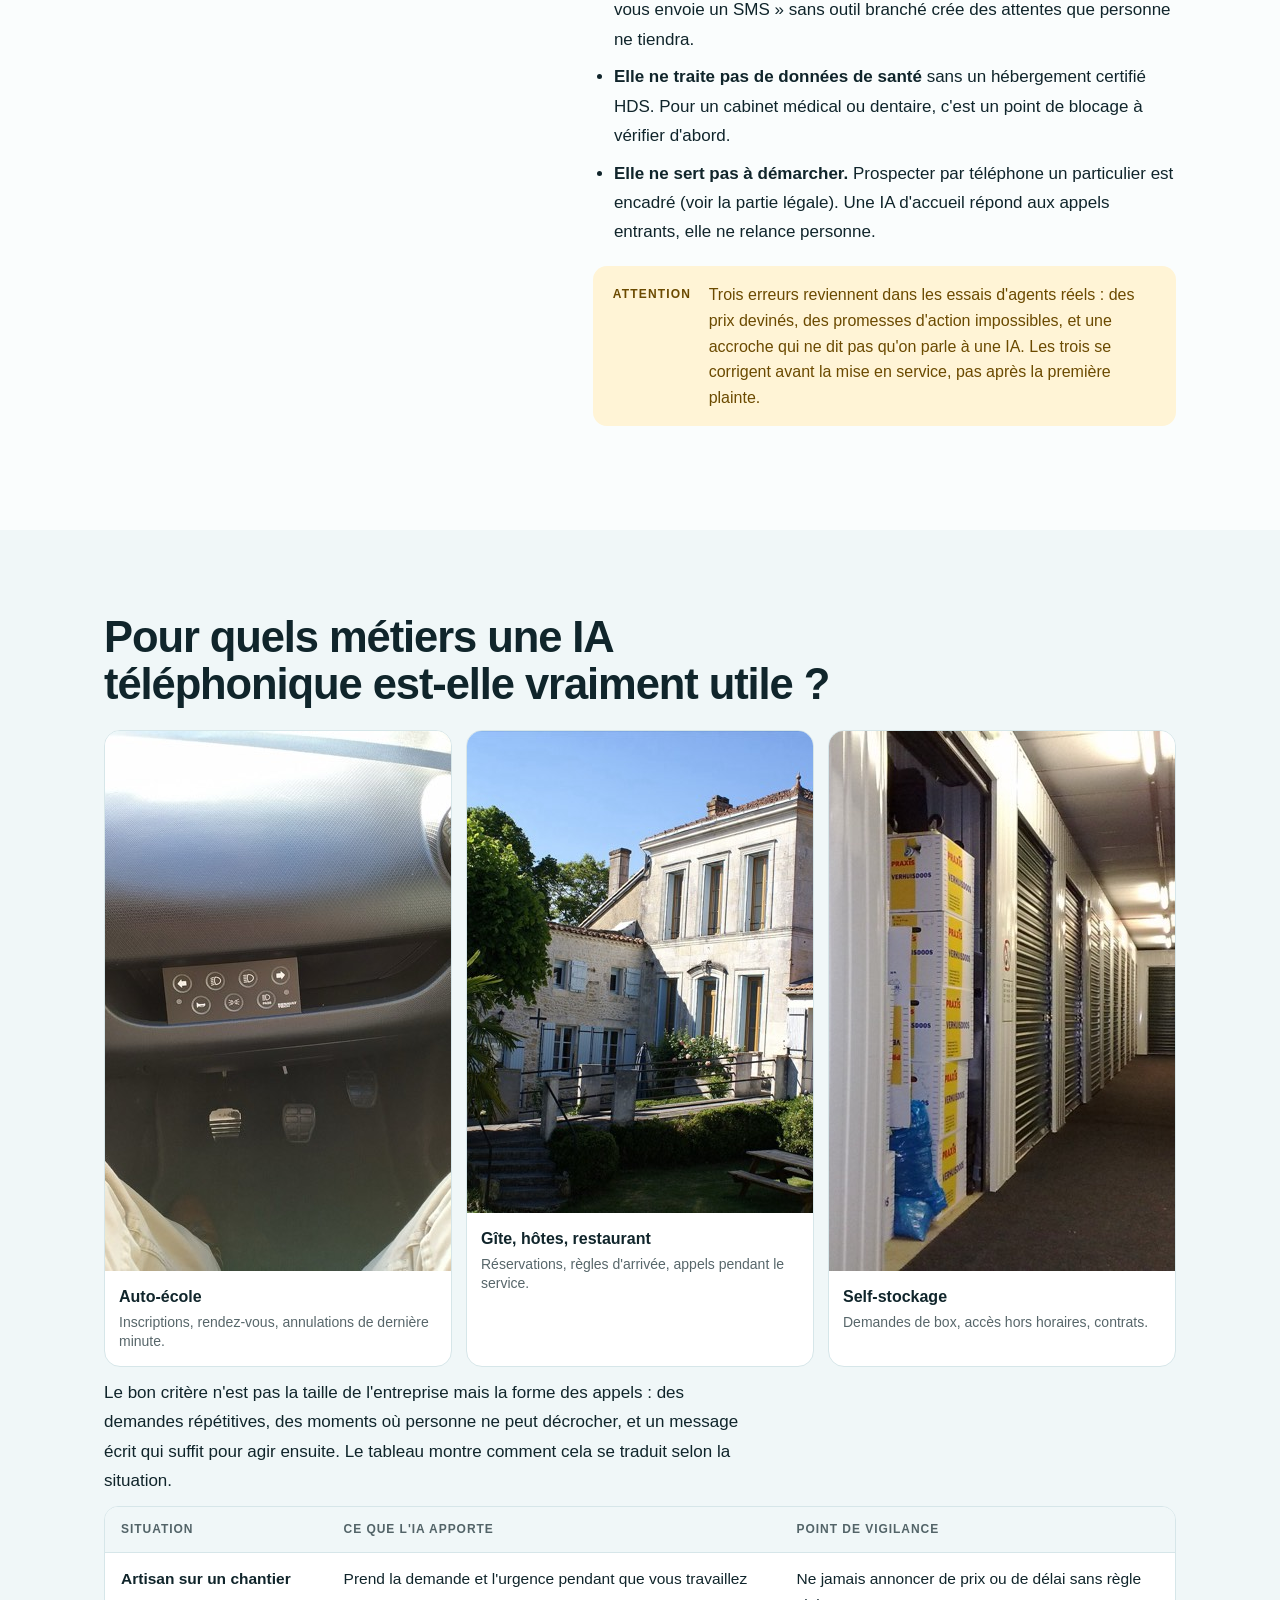
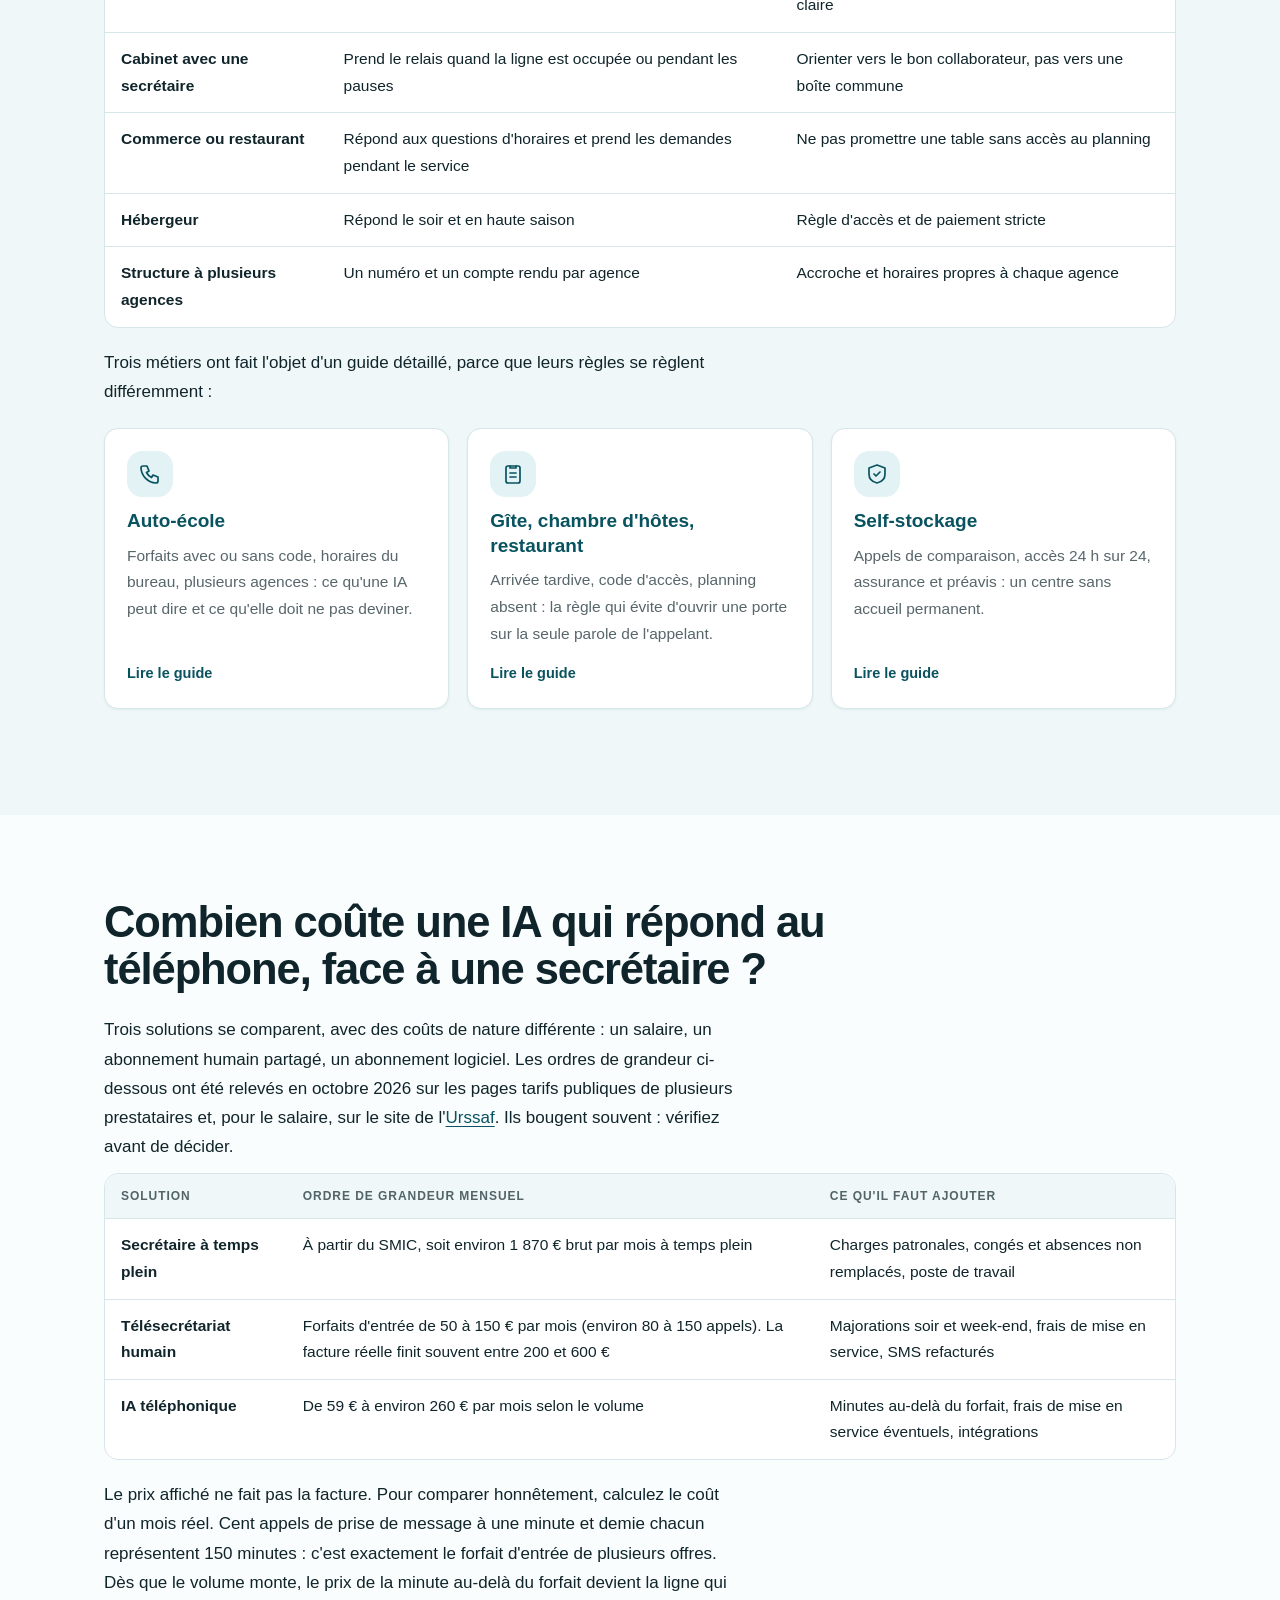
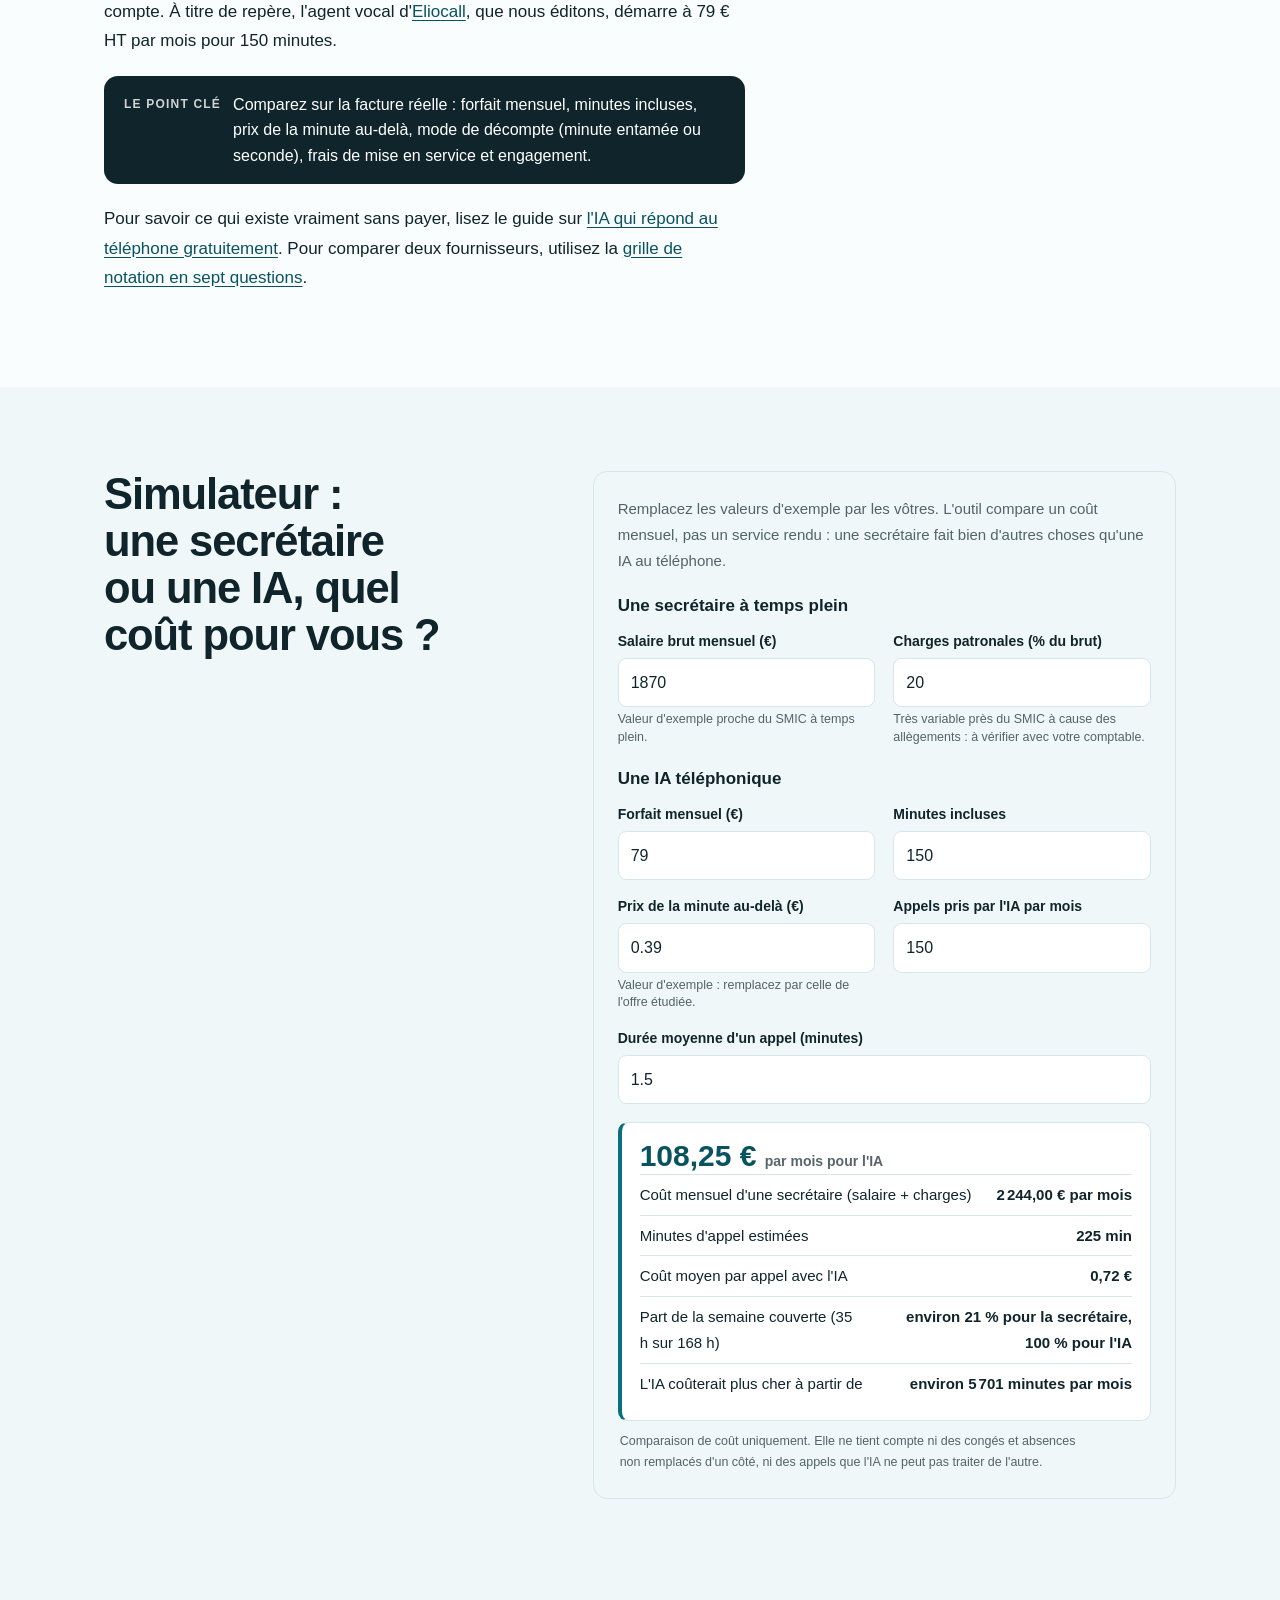
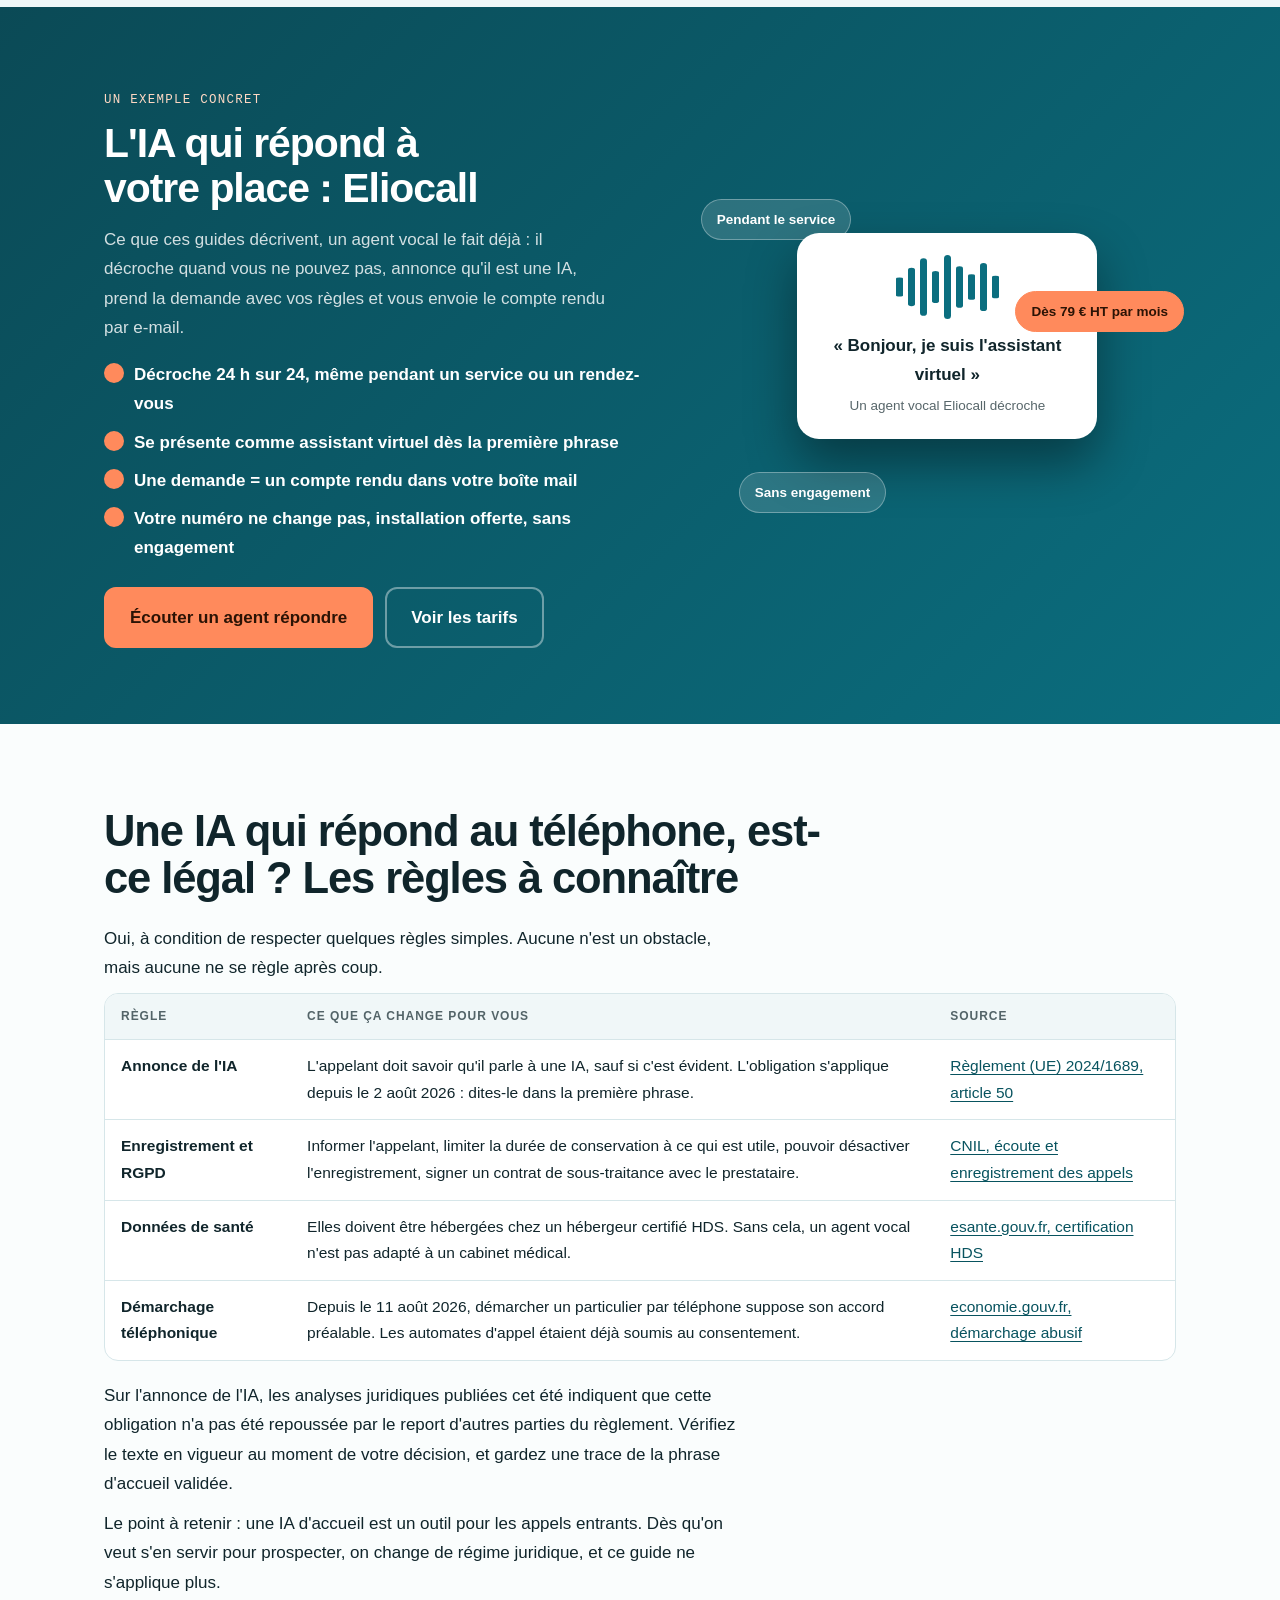
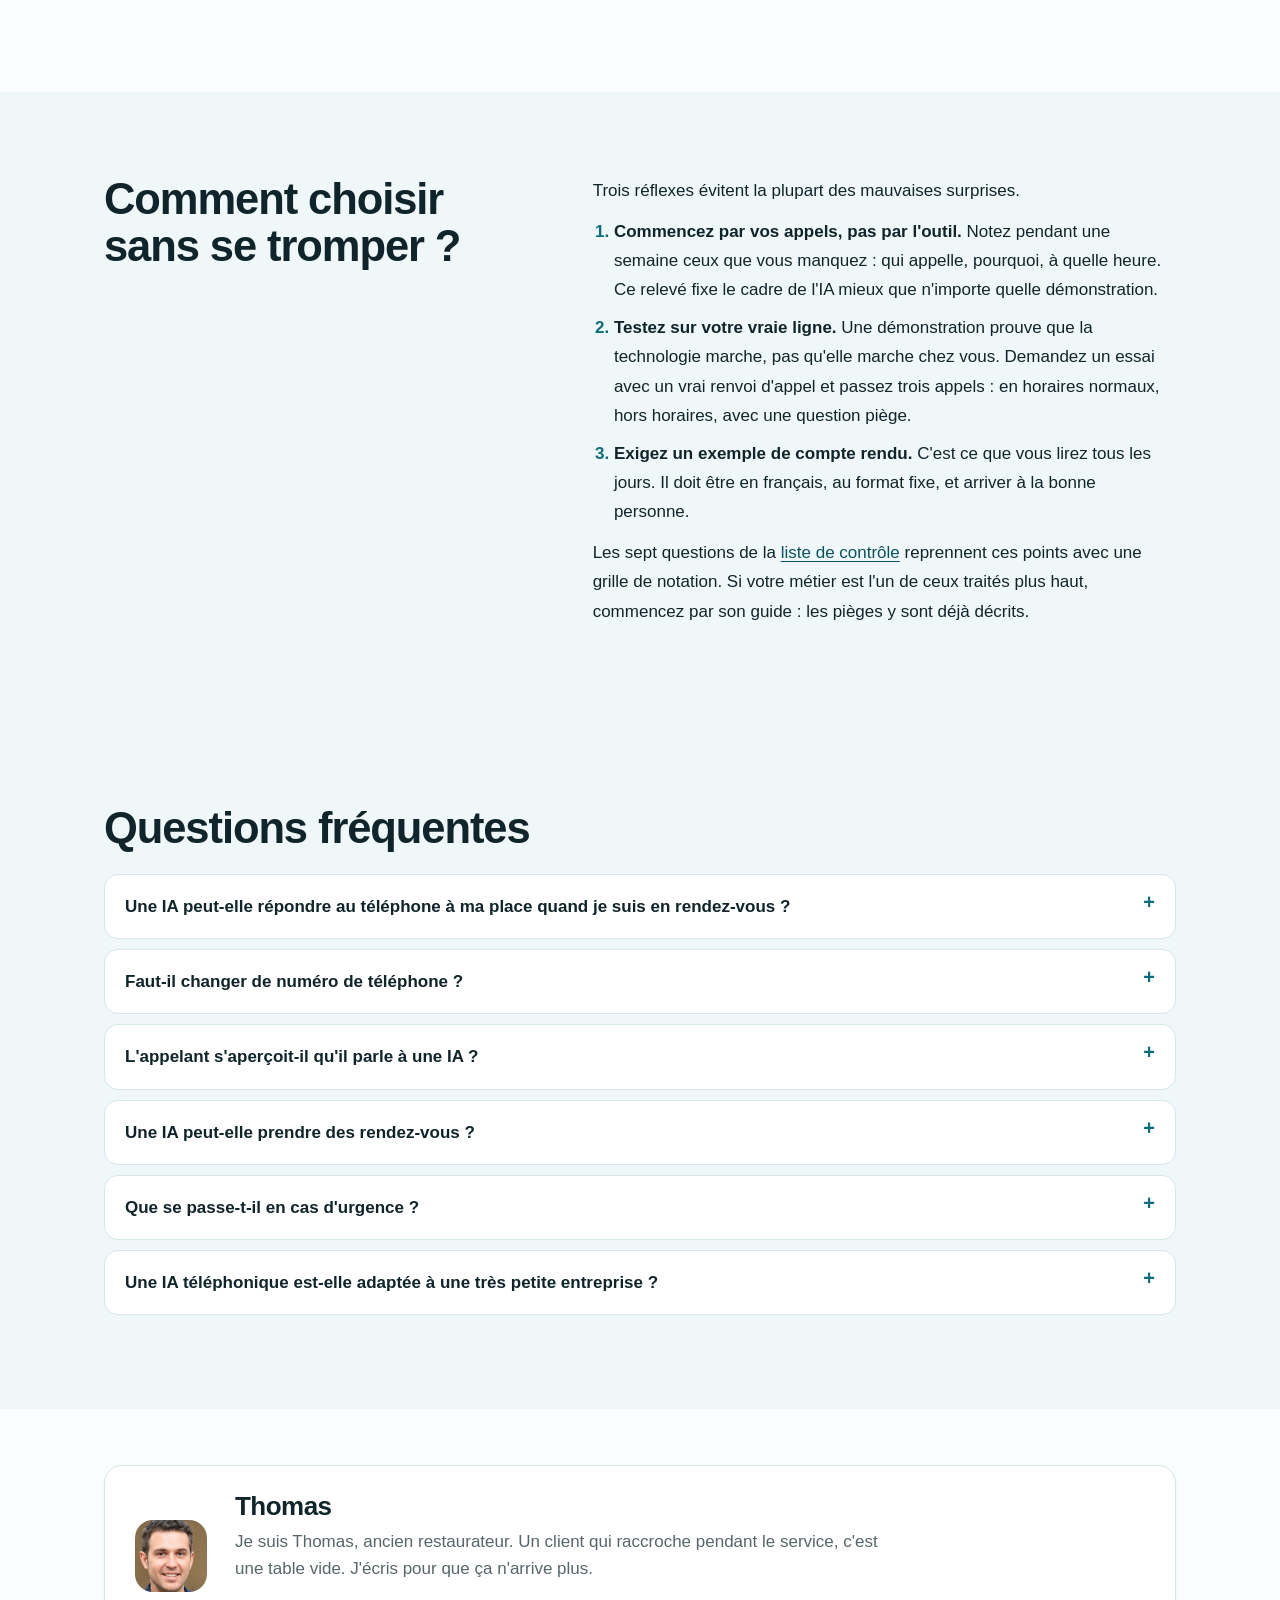
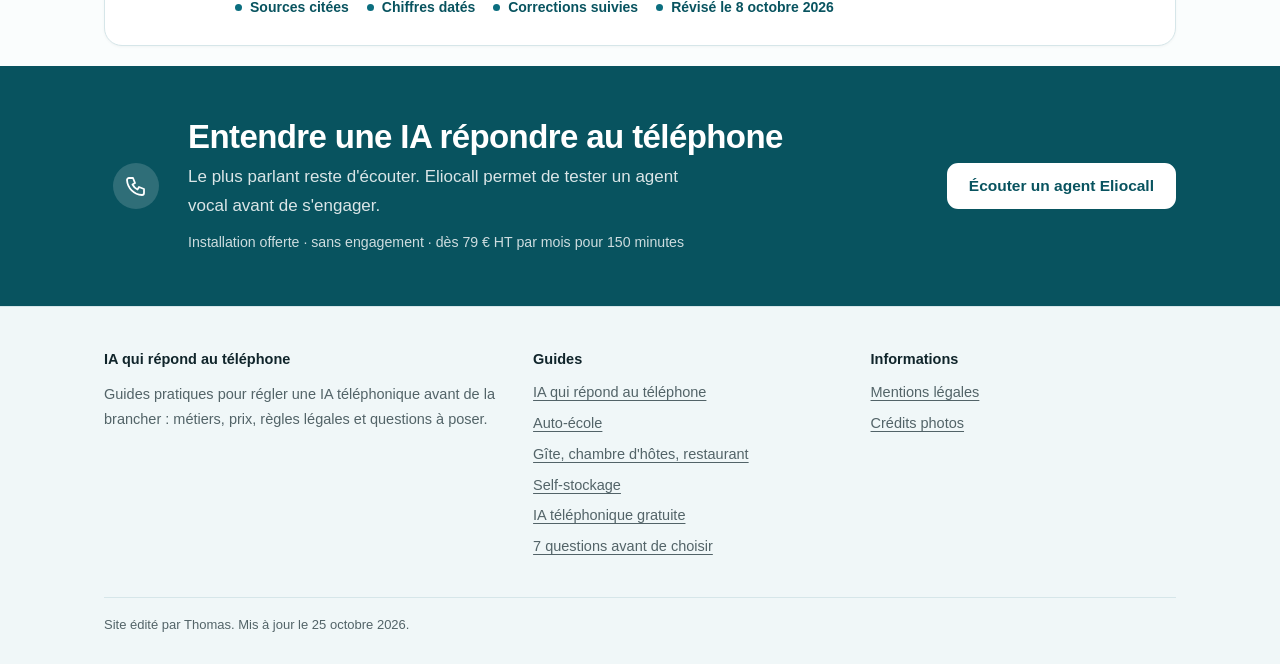
==== commit 2d2f6a38: "Auto-update date 25 octobre 2026" ====
--- a/index.html
+++ b/index.html
@@ -26,7 +26,7 @@
 
 <meta http-equiv="Content-Security-Policy" content="default-src 'self'; script-src 'self' 'unsafe-inline'; style-src 'self' 'unsafe-inline'; img-src 'self' data:; base-uri 'self'; form-action 'none'">
 <meta name="referrer" content="strict-origin-when-cross-origin">
-<script type="application/ld+json">{"@context": "https://schema.org", "@graph": [{"@type": "BreadcrumbList", "itemListElement": [{"@type": "ListItem", "position": 1, "name": "Accueil", "item": "https://ia-qui-repond-au-telephone.eu/"}]}, {"@type": "Article", "headline": "IA qui répond au téléphone : comment ça marche, pour qui, et combien ça coûte", "description": "Une IA peut répondre au téléphone à votre place : fonctionnement, métiers concernés, coût face à une secrétaire et règles légales à respecter.", "inLanguage": "fr-FR", "datePublished": "2026-10-05", "dateModified": "2026-10-24", "mainEntityOfPage": "https://ia-qui-repond-au-telephone.eu/", "author": {"@type": "Organization", "name": "IA qui répond au téléphone", "url": "https://ia-qui-repond-au-telephone.eu"}, "publisher": {"@type": "Organization", "name": "IA qui répond au téléphone", "url": "https://ia-qui-repond-au-telephone.eu"}}, {"@type": "FAQPage", "mainEntity": [{"@type": "Question", "name": "Une IA peut-elle répondre au téléphone à ma place quand je suis en rendez-vous ?", "acceptedAnswer": {"@type": "Answer", "text": "Oui, c'est l'un de ses usages les plus courants. Elle décroche quand vous ne le faites pas (ligne occupée, pas de réponse), prend la demande et vous envoie un compte rendu que vous lisez après le rendez-vous. Vous rappelez ensuite avec toutes les informations."}}, {"@type": "Question", "name": "Faut-il changer de numéro de téléphone ?", "acceptedAnswer": {"@type": "Answer", "text": "Non. On met en place un renvoi d'appel sur non-réponse ou occupation depuis votre ligne actuelle vers un numéro fourni par le prestataire. Votre numéro ne change pas. Prévoyez en général un à deux jours pour l'activer, selon l'opérateur."}}, {"@type": "Question", "name": "L'appelant s'aperçoit-il qu'il parle à une IA ?", "acceptedAnswer": {"@type": "Answer", "text": "Il doit en être informé : l'article 50 du règlement européen sur l'IA l'exige, sauf si c'est évident. Une voix de synthèse récente est souvent naturelle, mais la transparence est la règle. Dire clairement « assistante virtuelle » dans la première phrase évite aussi les malentendus."}}, {"@type": "Question", "name": "Une IA peut-elle prendre des rendez-vous ?", "acceptedAnswer": {"@type": "Answer", "text": "Seulement si elle est reliée à votre agenda. Sans cela, elle note le créneau souhaité et vous le confirmez ensuite. Dans tous les cas, elle ne doit jamais dire qu'un rendez-vous est confirmé si elle n'a pas pu l'enregistrer."}}, {"@type": "Question", "name": "Que se passe-t-il en cas d'urgence ?", "acceptedAnswer": {"@type": "Answer", "text": "Cela dépend des consignes. Pour un artisan, elle demande tout de suite si c'est urgent et signale le message en priorité. Pour une urgence vitale, elle ne gère rien : elle invite l'appelant à composer le 15, le 17, le 18 ou le 112."}}, {"@type": "Question", "name": "Une IA téléphonique est-elle adaptée à une très petite entreprise ?", "acceptedAnswer": {"@type": "Answer", "text": "Oui, c'est souvent là qu'elle apporte le plus : quand vous êtes seul, chaque appel manqué est une demande perdue. Des offres d'entrée existent à partir de quelques dizaines d'euros par mois. Le bon test reste financier : comparez le coût mensuel à la valeur des demandes que vous récupérez."}}]}, {"@type": "WebSite", "@id": "https://ia-qui-repond-au-telephone.eu/#site", "name": "IA qui répond au téléphone", "url": "https://ia-qui-repond-au-telephone.eu/", "inLanguage": "fr-FR"}, {"@type": "Organization", "@id": "https://ia-qui-repond-au-telephone.eu/#org", "name": "IA qui répond au téléphone", "url": "https://ia-qui-repond-au-telephone.eu/", "logo": {"@type": "ImageObject", "url": "https://ia-qui-repond-au-telephone.eu/icon-192.png", "width": 192, "height": 192}}]}</script>
+<script type="application/ld+json">{"@context": "https://schema.org", "@graph": [{"@type": "BreadcrumbList", "itemListElement": [{"@type": "ListItem", "position": 1, "name": "Accueil", "item": "https://ia-qui-repond-au-telephone.eu/"}]}, {"@type": "Article", "headline": "IA qui répond au téléphone : comment ça marche, pour qui, et combien ça coûte", "description": "Une IA peut répondre au téléphone à votre place : fonctionnement, métiers concernés, coût face à une secrétaire et règles légales à respecter.", "inLanguage": "fr-FR", "datePublished": "2026-10-05", "dateModified": "2026-10-25", "mainEntityOfPage": "https://ia-qui-repond-au-telephone.eu/", "author": {"@type": "Organization", "name": "IA qui répond au téléphone", "url": "https://ia-qui-repond-au-telephone.eu"}, "publisher": {"@type": "Organization", "name": "IA qui répond au téléphone", "url": "https://ia-qui-repond-au-telephone.eu"}}, {"@type": "FAQPage", "mainEntity": [{"@type": "Question", "name": "Une IA peut-elle répondre au téléphone à ma place quand je suis en rendez-vous ?", "acceptedAnswer": {"@type": "Answer", "text": "Oui, c'est l'un de ses usages les plus courants. Elle décroche quand vous ne le faites pas (ligne occupée, pas de réponse), prend la demande et vous envoie un compte rendu que vous lisez après le rendez-vous. Vous rappelez ensuite avec toutes les informations."}}, {"@type": "Question", "name": "Faut-il changer de numéro de téléphone ?", "acceptedAnswer": {"@type": "Answer", "text": "Non. On met en place un renvoi d'appel sur non-réponse ou occupation depuis votre ligne actuelle vers un numéro fourni par le prestataire. Votre numéro ne change pas. Prévoyez en général un à deux jours pour l'activer, selon l'opérateur."}}, {"@type": "Question", "name": "L'appelant s'aperçoit-il qu'il parle à une IA ?", "acceptedAnswer": {"@type": "Answer", "text": "Il doit en être informé : l'article 50 du règlement européen sur l'IA l'exige, sauf si c'est évident. Une voix de synthèse récente est souvent naturelle, mais la transparence est la règle. Dire clairement « assistante virtuelle » dans la première phrase évite aussi les malentendus."}}, {"@type": "Question", "name": "Une IA peut-elle prendre des rendez-vous ?", "acceptedAnswer": {"@type": "Answer", "text": "Seulement si elle est reliée à votre agenda. Sans cela, elle note le créneau souhaité et vous le confirmez ensuite. Dans tous les cas, elle ne doit jamais dire qu'un rendez-vous est confirmé si elle n'a pas pu l'enregistrer."}}, {"@type": "Question", "name": "Que se passe-t-il en cas d'urgence ?", "acceptedAnswer": {"@type": "Answer", "text": "Cela dépend des consignes. Pour un artisan, elle demande tout de suite si c'est urgent et signale le message en priorité. Pour une urgence vitale, elle ne gère rien : elle invite l'appelant à composer le 15, le 17, le 18 ou le 112."}}, {"@type": "Question", "name": "Une IA téléphonique est-elle adaptée à une très petite entreprise ?", "acceptedAnswer": {"@type": "Answer", "text": "Oui, c'est souvent là qu'elle apporte le plus : quand vous êtes seul, chaque appel manqué est une demande perdue. Des offres d'entrée existent à partir de quelques dizaines d'euros par mois. Le bon test reste financier : comparez le coût mensuel à la valeur des demandes que vous récupérez."}}]}, {"@type": "WebSite", "@id": "https://ia-qui-repond-au-telephone.eu/#site", "name": "IA qui répond au téléphone", "url": "https://ia-qui-repond-au-telephone.eu/", "inLanguage": "fr-FR"}, {"@type": "Organization", "@id": "https://ia-qui-repond-au-telephone.eu/#org", "name": "IA qui répond au téléphone", "url": "https://ia-qui-repond-au-telephone.eu/", "logo": {"@type": "ImageObject", "url": "https://ia-qui-repond-au-telephone.eu/icon-192.png", "width": 192, "height": 192}}]}</script>
 <link rel="stylesheet" href="/style.css">
 <script>(function(){var d=document.documentElement;if(window.matchMedia&&matchMedia("(prefers-reduced-motion: reduce)").matches)return;d.classList.add("i-js");setTimeout(function(){if(!window.__rvok)d.classList.add("i-show")},3500)})();</script>
 </head>
@@ -35,7 +35,7 @@
 <div class="i-rdp" id="rdp" aria-hidden="true"><i></i></div>
 <header class="i-top"><div class="i-wrap"><a class="i-brand" href="/">IA qui répond <span>au téléphone</span></a><nav class="i-nav" aria-label="Navigation"><a href="/auto-ecole/">Auto-école</a><a href="/hebergement-restaurant/">Gîtes et restaurants</a><a href="/self-stockage/">Self-stockage</a><a href="/ia-telephone-gratuite/">IA gratuite&nbsp;?</a><a href="/questions-avant-de-choisir/">7 questions</a></nav><a class="i-btn i-small" href="https://eliocall.com/?utm_source=ia-qui-repond-au-telephone&amp;utm_medium=guide&amp;utm_campaign=header" rel="nofollow sponsored noopener">Écouter Eliocall</a></div></header>
 <main id="contenu">
-<section class="i-hp" data-ap><div class="i-wrap"><div><div class="i-hk">Guide pratique de l'IA téléphonique</div><h1>IA qui répond au téléphone&nbsp;: comment ça marche, pour qui, et combien ça coûte</h1><p class="i-hl">Oui, une IA peut répondre à votre téléphone quand vous ne pouvez pas&nbsp;: elle décroche, comprend la demande, prend un message complet et vous envoie un compte rendu. Voici ce qu'elle fait vraiment, ce qu'elle ne doit jamais faire, et ce que ça coûte face à une secrétaire.</p><div class="i-hacts"><a class="i-hb1" href="#demo">Écouter un appel en direct</a><a class="i-hb2" href="https://eliocall.com/?utm_source=ia-qui-repond-au-telephone&amp;utm_medium=guide&amp;utm_campaign=hero-ecouter#hero-form" rel="nofollow sponsored noopener">Écouter un agent Eliocall</a></div><p class="i-hsub">Ou <a href="#existe-t-il-une-ia">lisez d'abord la réponse</a>. Démonstration d'agent vocal sur eliocall.com.</p><div class="i-htr"><span>Mis à jour le 24 octobre 2026</span><span>Sources citées</span><span>Outils gratuits</span></div></div><div class="i-hgrid" aria-label="Métiers couverts"><a href="/auto-ecole/"><img src="/img/autoecole-s.jpg" alt="Voiture d'une auto-école, avec double commande" width="720" height="540" loading="eager" decoding="async"><span>Auto-école<small>«&nbsp;Je voudrais passer le permis&nbsp;»</small></span></a><a href="/hebergement-restaurant/"><img src="/img/gite-s.jpg" alt="Chambre d'hôtes dans un domaine en pierre" width="720" height="482" loading="eager" decoding="async"><span>Chambre d'hôtes<small>«&nbsp;Vous avez de la place samedi&nbsp;?&nbsp;»</small></span></a><a href="/hebergement-restaurant/"><img src="/img/bistrot2-s.jpg" alt="Salle de restaurant avec un bar" width="720" height="540" loading="eager" decoding="async"><span>Restaurant<small>«&nbsp;Une table pour six&nbsp;»</small></span></a><a href="/self-stockage/"><img src="/img/stockage2-s.jpg" alt="Couloir de box dans un centre de self-stockage" width="720" height="540" loading="eager" decoding="async"><span>Self-stockage<small>«&nbsp;Un box de 5 m²&nbsp;?&nbsp;»</small></span></a></div></div><div class="i-hwave" aria-hidden="true"><svg viewBox="0 0 1440 54" preserveAspectRatio="none"><path d="M0 34 Q180 8 360 30 T720 30 T1080 30 T1440 26 V54 H0Z" fill="var(--bg)" opacity=".5"/><path d="M0 42 Q240 18 480 40 T960 38 T1440 36 V54 H0Z" fill="var(--bg)"/></svg></div></section>
+<section class="i-hp" data-ap><div class="i-wrap"><div><div class="i-hk">Guide pratique de l'IA téléphonique</div><h1>IA qui répond au téléphone&nbsp;: comment ça marche, pour qui, et combien ça coûte</h1><p class="i-hl">Oui, une IA peut répondre à votre téléphone quand vous ne pouvez pas&nbsp;: elle décroche, comprend la demande, prend un message complet et vous envoie un compte rendu. Voici ce qu'elle fait vraiment, ce qu'elle ne doit jamais faire, et ce que ça coûte face à une secrétaire.</p><div class="i-hacts"><a class="i-hb1" href="#demo">Écouter un appel en direct</a><a class="i-hb2" href="https://eliocall.com/?utm_source=ia-qui-repond-au-telephone&amp;utm_medium=guide&amp;utm_campaign=hero-ecouter#hero-form" rel="nofollow sponsored noopener">Écouter un agent Eliocall</a></div><p class="i-hsub">Ou <a href="#existe-t-il-une-ia">lisez d'abord la réponse</a>. Démonstration d'agent vocal sur eliocall.com.</p><div class="i-htr"><span>Mis à jour le 25 octobre 2026</span><span>Sources citées</span><span>Outils gratuits</span></div></div><div class="i-hgrid" aria-label="Métiers couverts"><a href="/auto-ecole/"><img src="/img/autoecole-s.jpg" alt="Voiture d'une auto-école, avec double commande" width="720" height="540" loading="eager" decoding="async"><span>Auto-école<small>«&nbsp;Je voudrais passer le permis&nbsp;»</small></span></a><a href="/hebergement-restaurant/"><img src="/img/gite-s.jpg" alt="Chambre d'hôtes dans un domaine en pierre" width="720" height="482" loading="eager" decoding="async"><span>Chambre d'hôtes<small>«&nbsp;Vous avez de la place samedi&nbsp;?&nbsp;»</small></span></a><a href="/hebergement-restaurant/"><img src="/img/bistrot2-s.jpg" alt="Salle de restaurant avec un bar" width="720" height="540" loading="eager" decoding="async"><span>Restaurant<small>«&nbsp;Une table pour six&nbsp;»</small></span></a><a href="/self-stockage/"><img src="/img/stockage2-s.jpg" alt="Couloir de box dans un centre de self-stockage" width="720" height="540" loading="eager" decoding="async"><span>Self-stockage<small>«&nbsp;Un box de 5 m²&nbsp;?&nbsp;»</small></span></a></div></div><div class="i-hwave" aria-hidden="true"><svg viewBox="0 0 1440 54" preserveAspectRatio="none"><path d="M0 34 Q180 8 360 30 T720 30 T1080 30 T1440 26 V54 H0Z" fill="var(--bg)" opacity=".5"/><path d="M0 42 Q240 18 480 40 T960 38 T1440 36 V54 H0Z" fill="var(--bg)"/></svg></div></section>
 <div class="i-lm" data-ap><p>Ce que disent vos appelants quand personne ne décroche</p><div class="i-lmt"><span>«&nbsp;Vous auriez de la place samedi soir&nbsp;?&nbsp;»</span><span>«&nbsp;Je voudrais m'inscrire au permis&nbsp;»</span><span>«&nbsp;Je cherche un box de cinq mètres carrés&nbsp;»</span><span>«&nbsp;Bonjour, c'est pour une réservation&nbsp;»</span><span>«&nbsp;Vous êtes ouverts le dimanche&nbsp;?&nbsp;»</span><span>«&nbsp;Je rappelle, personne ne répondait&nbsp;»</span><span>«&nbsp;Quel est le tarif pour un week-end&nbsp;?&nbsp;»</span><span>«&nbsp;Je voudrais déplacer mon rendez-vous&nbsp;»</span><span aria-hidden="true">«&nbsp;Vous auriez de la place samedi soir&nbsp;?&nbsp;»</span><span aria-hidden="true">«&nbsp;Je voudrais m'inscrire au permis&nbsp;»</span><span aria-hidden="true">«&nbsp;Je cherche un box de cinq mètres carrés&nbsp;»</span><span aria-hidden="true">«&nbsp;Bonjour, c'est pour une réservation&nbsp;»</span><span aria-hidden="true">«&nbsp;Vous êtes ouverts le dimanche&nbsp;?&nbsp;»</span><span aria-hidden="true">«&nbsp;Je rappelle, personne ne répondait&nbsp;»</span><span aria-hidden="true">«&nbsp;Quel est le tarif pour un week-end&nbsp;?&nbsp;»</span><span aria-hidden="true">«&nbsp;Je voudrais déplacer mon rendez-vous&nbsp;»</span></div></div>
 <section id="demo" class="i-ld i-rv"><div class="i-wrap">
 <div>
@@ -156,7 +156,7 @@
 <section class="i-rdn" id="redaction"><div class="i-wrap"><div class="i-rdc"><img class="i-rdm" src="/auteur.jpg" alt="" width="72" height="72" loading="lazy" decoding="async"><div><h2>Thomas</h2><p>Je suis Thomas, ancien restaurateur. Un client qui raccroche pendant le service, c'est une table vide. J'écris pour que ça n'arrive plus.</p><ul><li>Sources citées</li><li>Chiffres datés</li><li>Corrections suivies</li><li>Révisé le 8 octobre 2026</li></ul></div></div></div></section>
 <div class="i-band"><div class="i-wrap"><div><div class="i-rg" aria-hidden="true"><span></span><span></span><span></span><b><svg viewBox="0 0 24 24" width="24" height="24" fill="none" stroke="#fff" stroke-width="1.8" stroke-linecap="round" stroke-linejoin="round"><path d="M5 4h4l2 5-2.5 1.5a11 11 0 0 0 5 5L15 13l5 2v4a2 2 0 0 1-2 2A16 16 0 0 1 3 6a2 2 0 0 1 2-2z"/></svg></b></div><div><h2>Entendre une IA répondre au téléphone</h2><p>Le plus parlant reste d'écouter. Eliocall permet de tester un agent vocal avant de s'engager.</p><small style="display:block;margin-top:10px;opacity:.8">Installation offerte · sans engagement · dès 79 € HT par mois pour 150 minutes</small></div></div><a class="i-btn" href="https://eliocall.com/?utm_source=ia-qui-repond-au-telephone&amp;utm_medium=guide&amp;utm_campaign=accueil" rel="nofollow sponsored noopener">Écouter un agent Eliocall</a></div></div>
 </main>
-<footer class="i-foot"><div class="i-wrap"><div><b>IA qui répond <span>au téléphone</span></b><p>Guides pratiques pour régler une IA téléphonique avant de la brancher&nbsp;: métiers, prix, règles légales et questions à poser.</p></div><div><b>Guides</b><ul><li><a href="/">IA qui répond au téléphone</a></li><li><a href="/auto-ecole/">Auto-école</a></li><li><a href="/hebergement-restaurant/">Gîte, chambre d'hôtes, restaurant</a></li><li><a href="/self-stockage/">Self-stockage</a></li><li><a href="/ia-telephone-gratuite/">IA téléphonique gratuite</a></li><li><a href="/questions-avant-de-choisir/">7 questions avant de choisir</a></li></ul></div><div><b>Informations</b><ul><li><a href="/mentions-legales/">Mentions légales</a></li><li><a href="/mentions-legales/#credits-photos">Crédits photos</a></li></ul></div><div class="i-small">Site édité par Thomas. Mis à jour le 24 octobre 2026.</div></div></footer>
+<footer class="i-foot"><div class="i-wrap"><div><b>IA qui répond <span>au téléphone</span></b><p>Guides pratiques pour régler une IA téléphonique avant de la brancher&nbsp;: métiers, prix, règles légales et questions à poser.</p></div><div><b>Guides</b><ul><li><a href="/">IA qui répond au téléphone</a></li><li><a href="/auto-ecole/">Auto-école</a></li><li><a href="/hebergement-restaurant/">Gîte, chambre d'hôtes, restaurant</a></li><li><a href="/self-stockage/">Self-stockage</a></li><li><a href="/ia-telephone-gratuite/">IA téléphonique gratuite</a></li><li><a href="/questions-avant-de-choisir/">7 questions avant de choisir</a></li></ul></div><div><b>Informations</b><ul><li><a href="/mentions-legales/">Mentions légales</a></li><li><a href="/mentions-legales/#credits-photos">Crédits photos</a></li></ul></div><div class="i-small">Site édité par Thomas. Mis à jour le 25 octobre 2026.</div></div></footer>
 <script>(function(){var P="i-",d=document;if(window.matchMedia&&matchMedia("(prefers-reduced-motion: reduce)").matches)return;window.__rvok=1;
 var rd=d.getElementById("rdp"),bar=rd&&rd.firstElementChild,top=d.querySelector("."+P+"top"),tk=false;
 function onS(){tk=false;var h=d.documentElement,max=h.scrollHeight-h.clientHeight,y=window.pageYOffset||h.scrollTop;if(bar&&max>0)bar.style.transform="scaleX("+Math.min(1,y/max)+")";if(top){if(y>8)top.classList.add(P+"sc");else top.classList.remove(P+"sc")}}
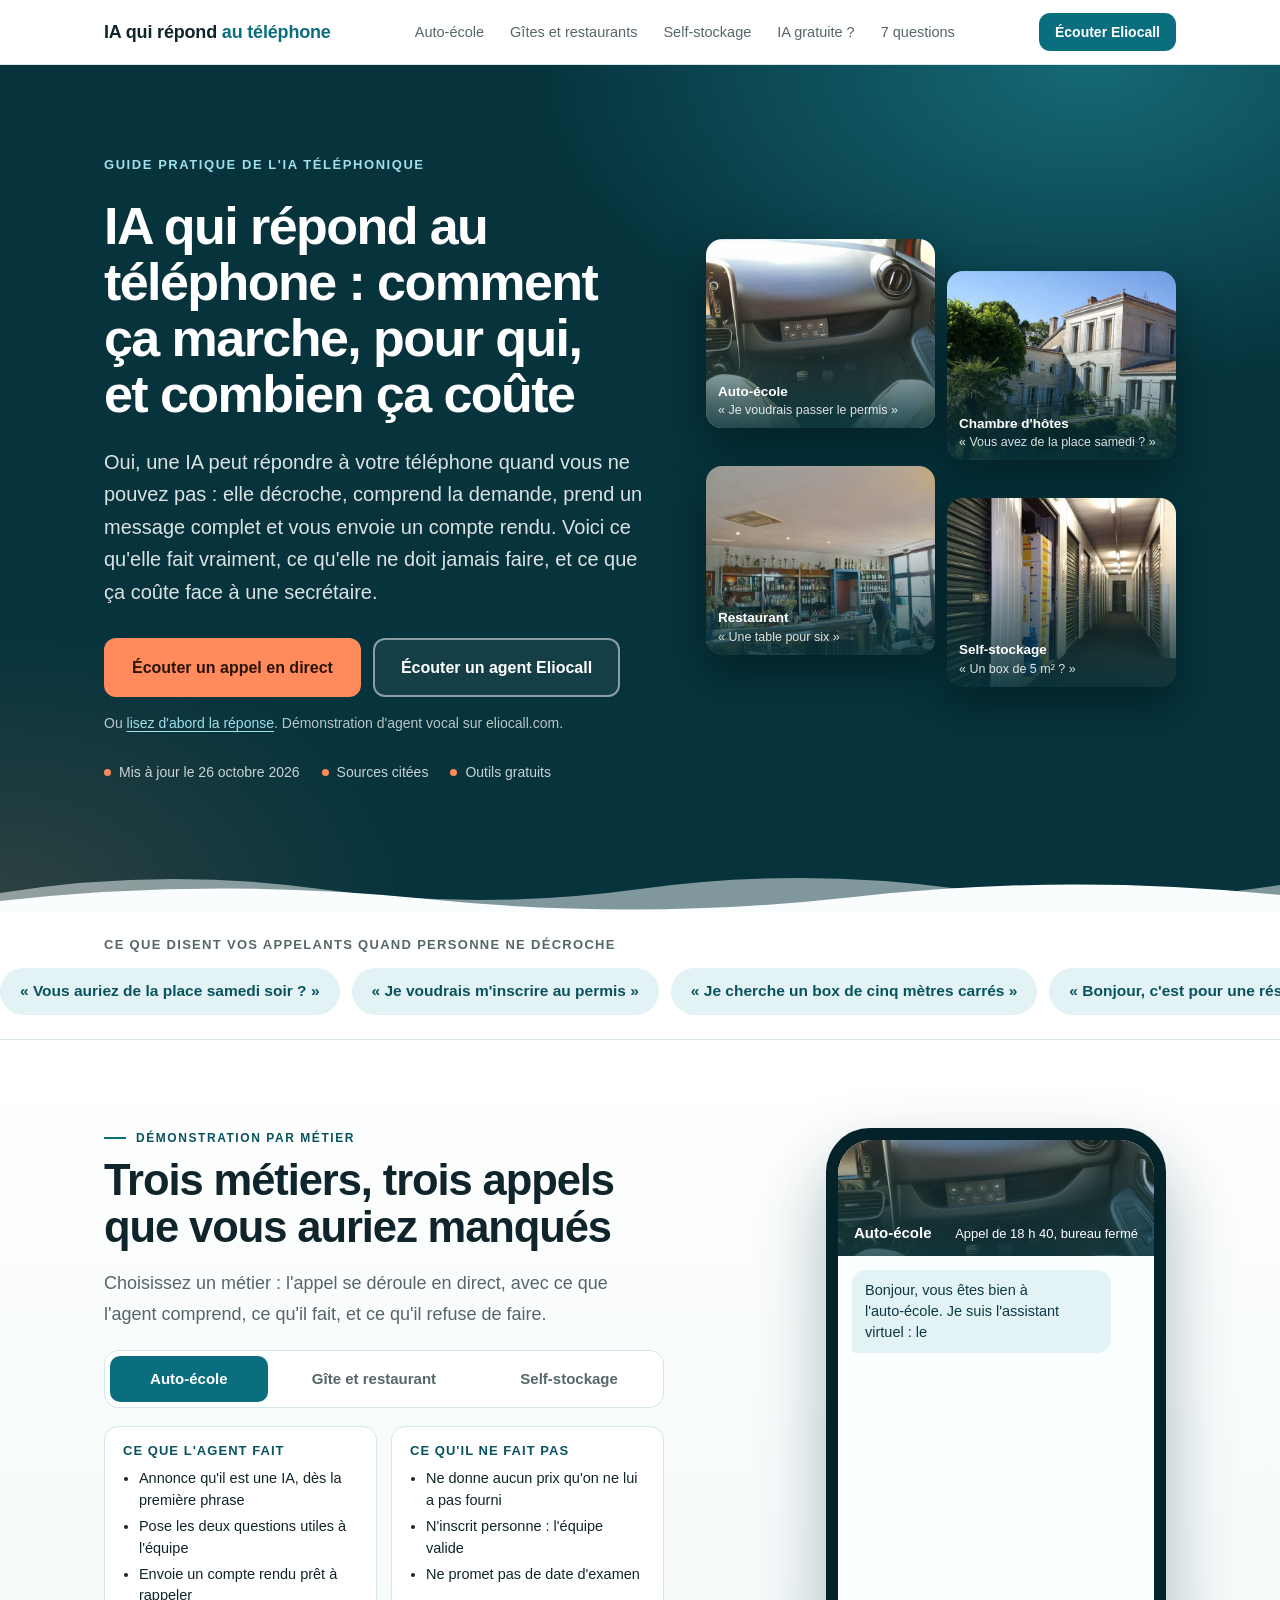
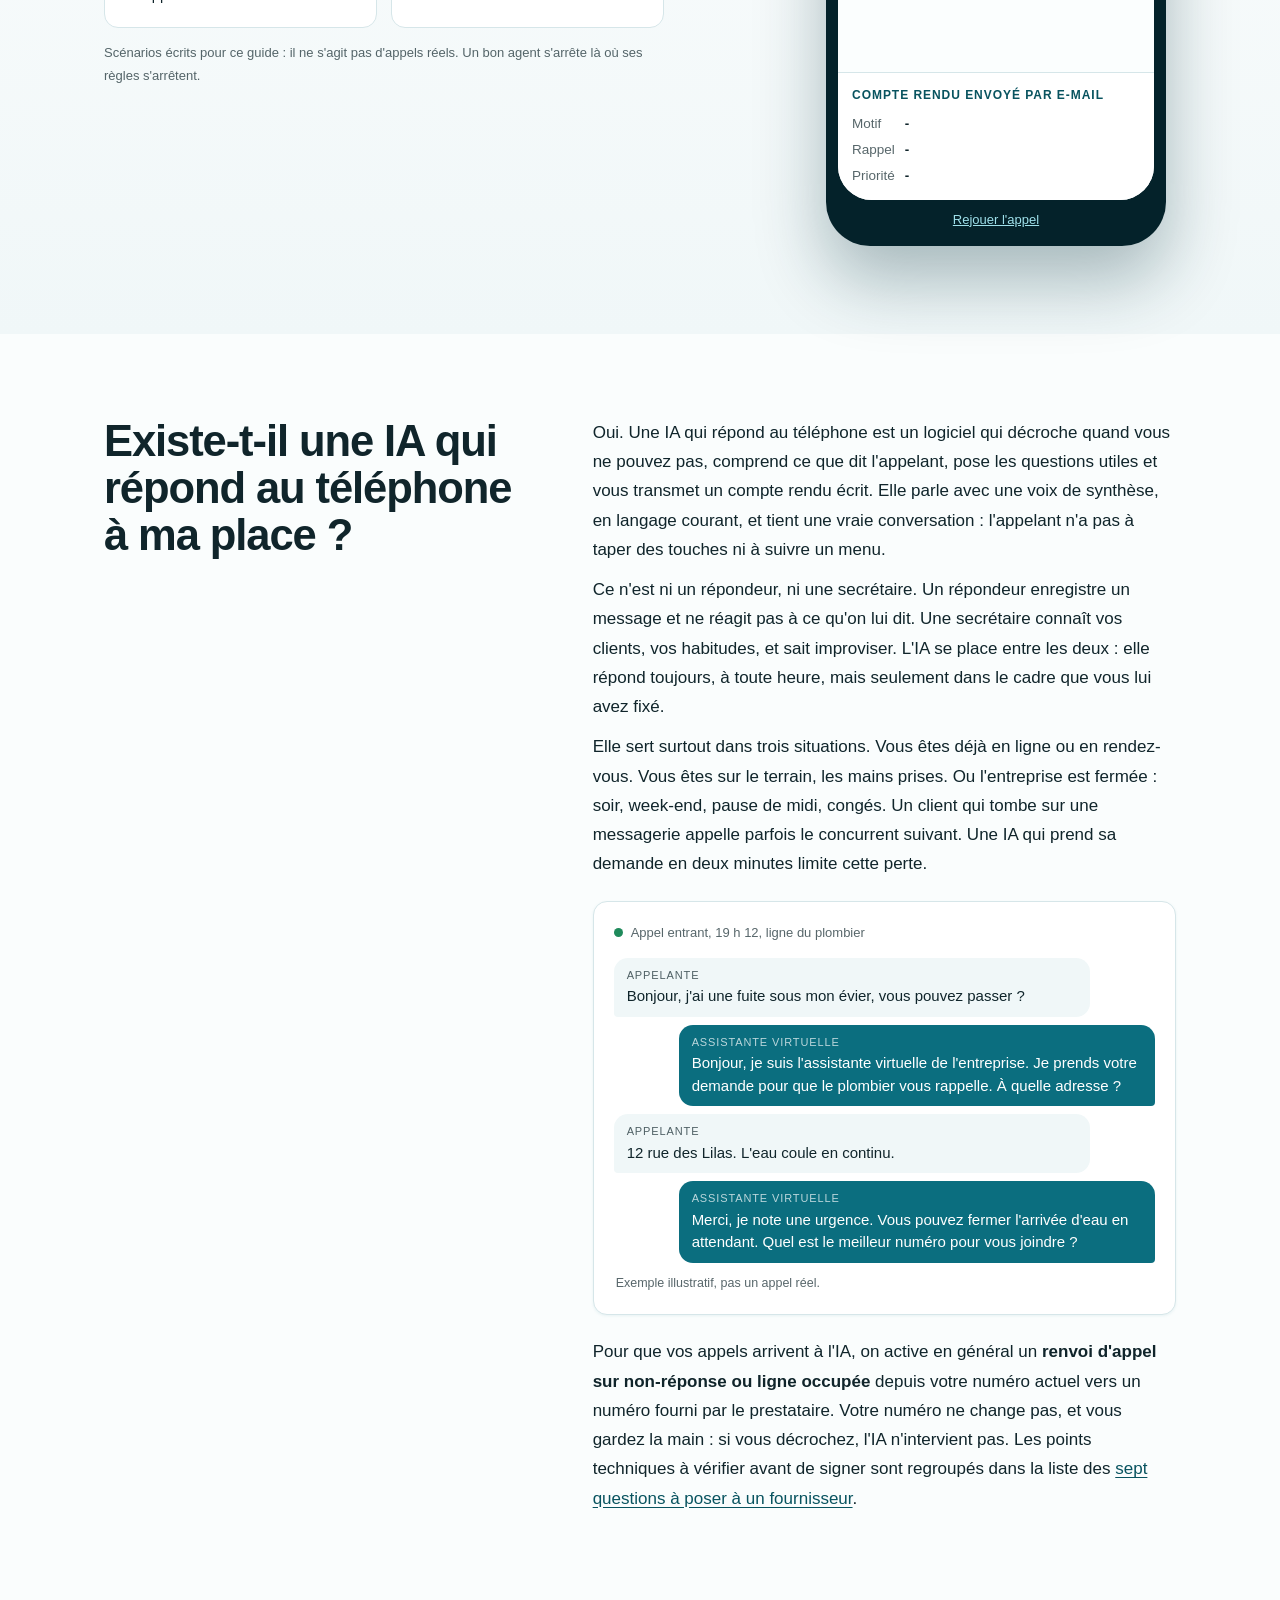
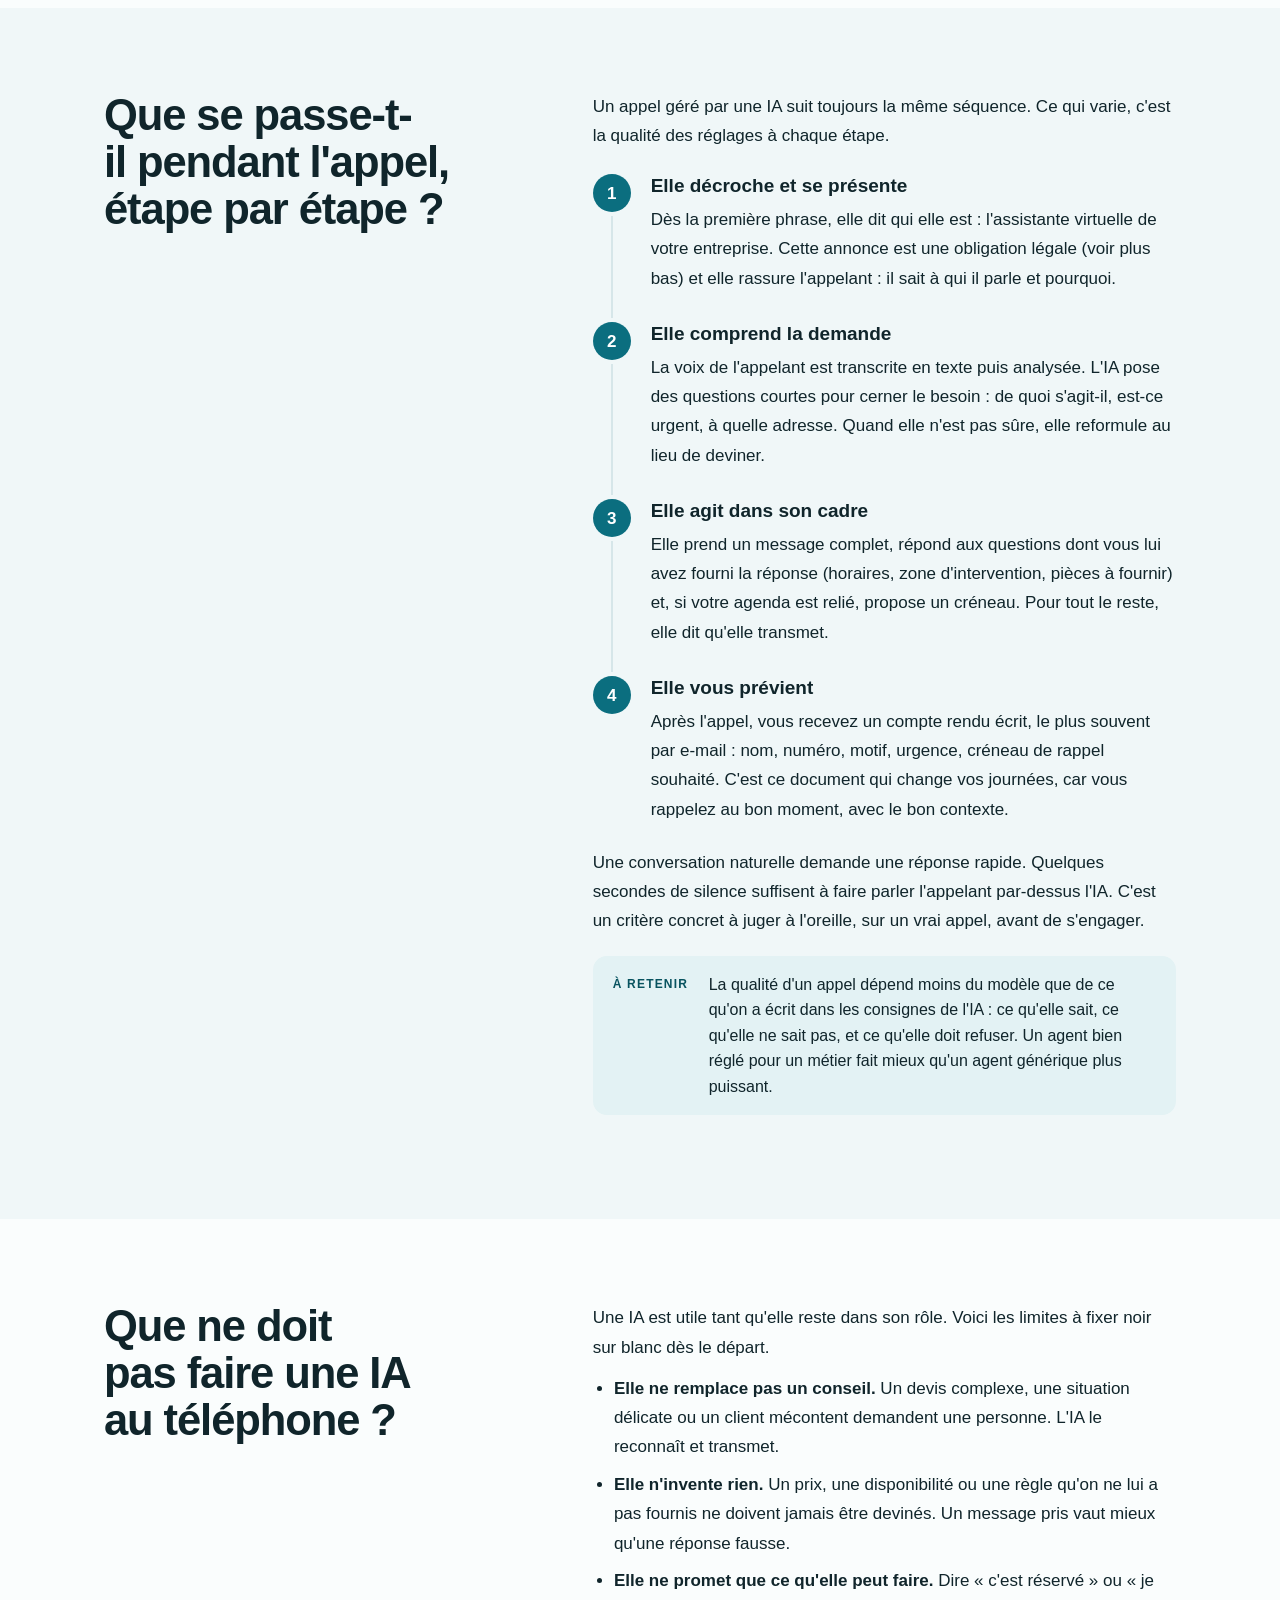
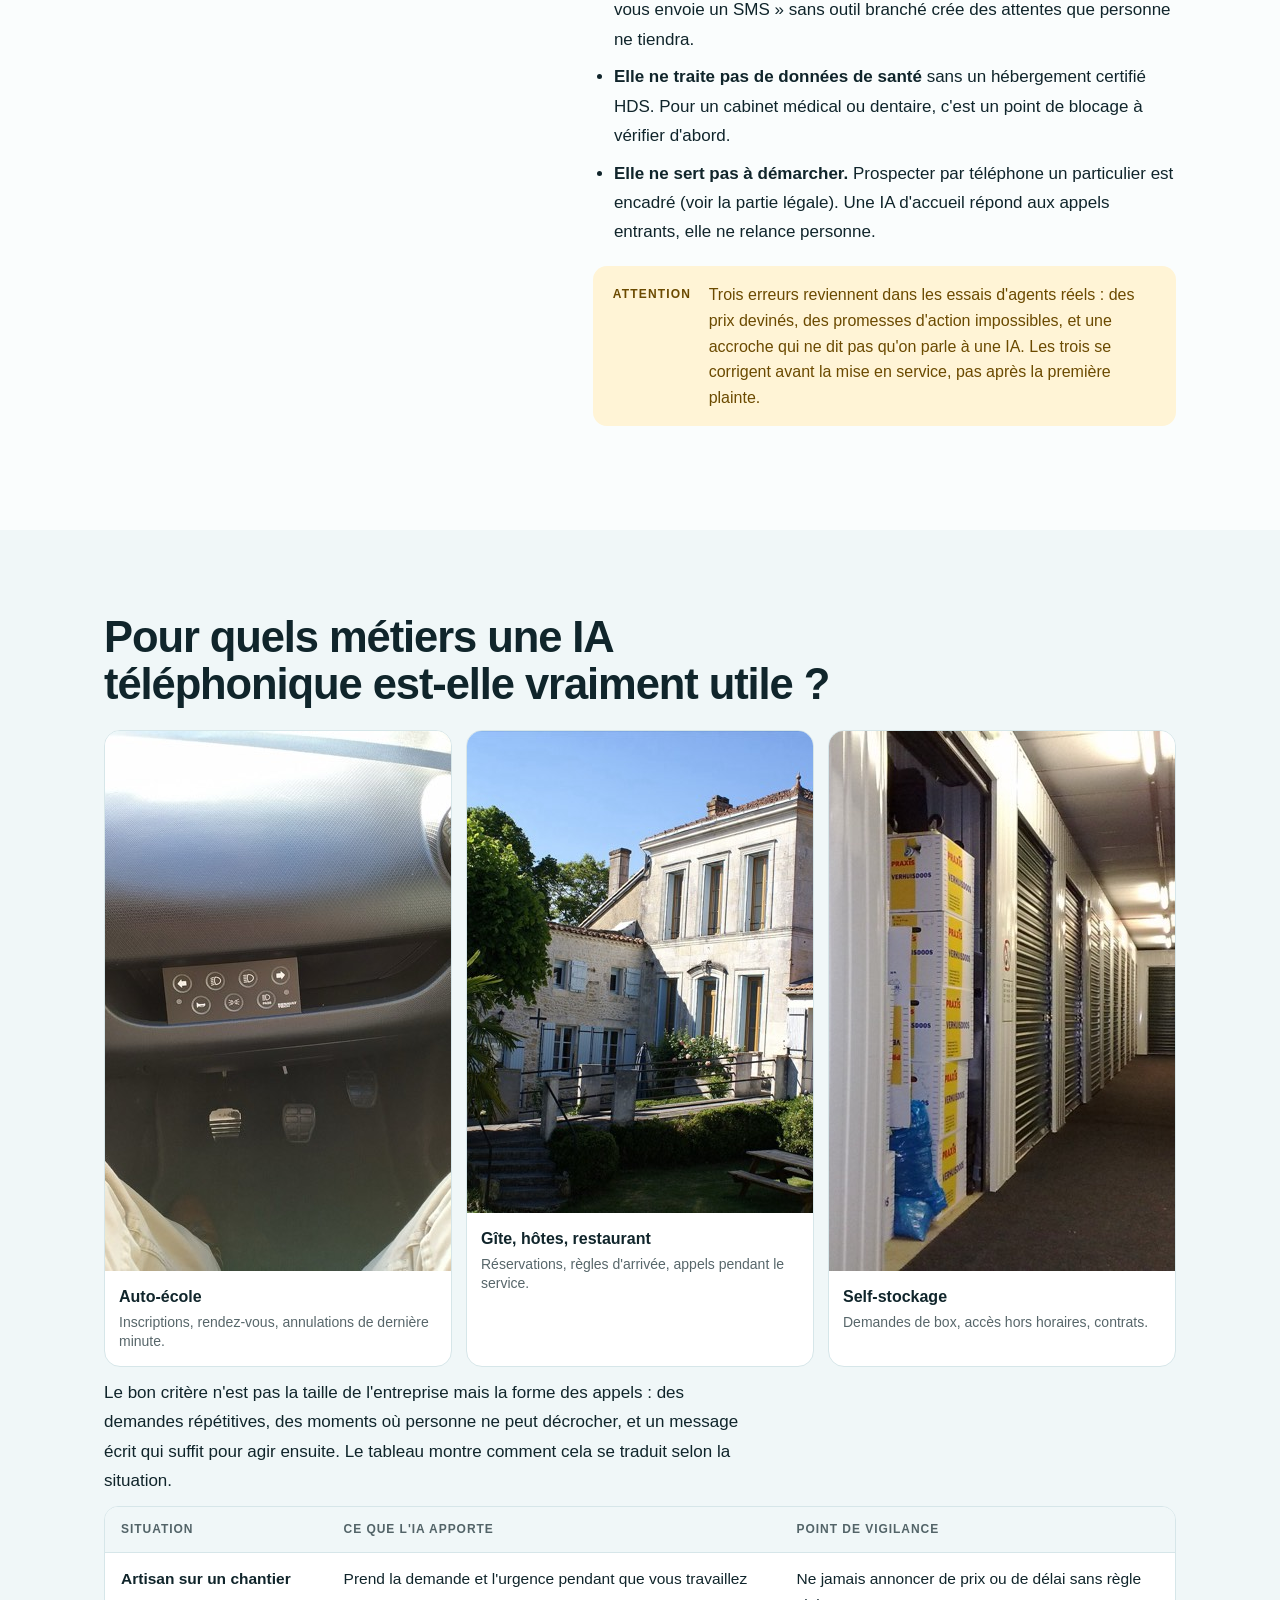
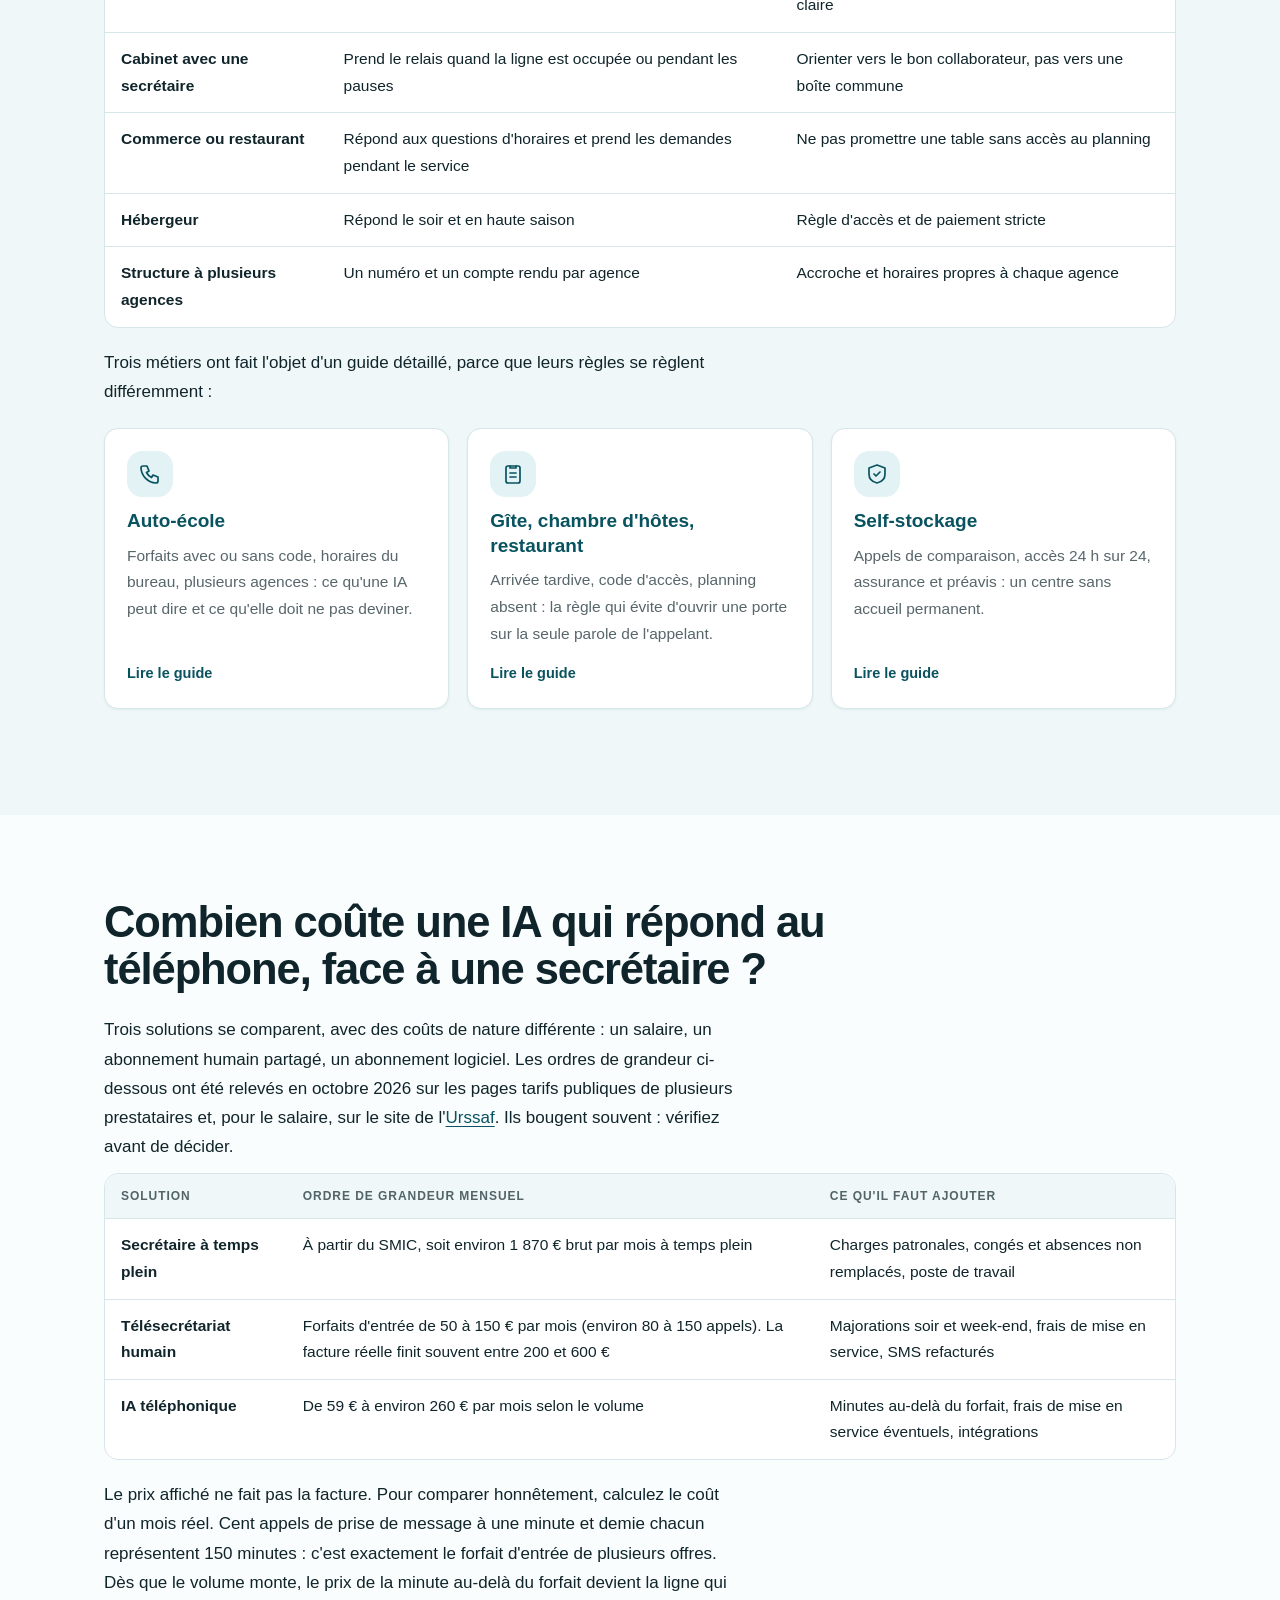
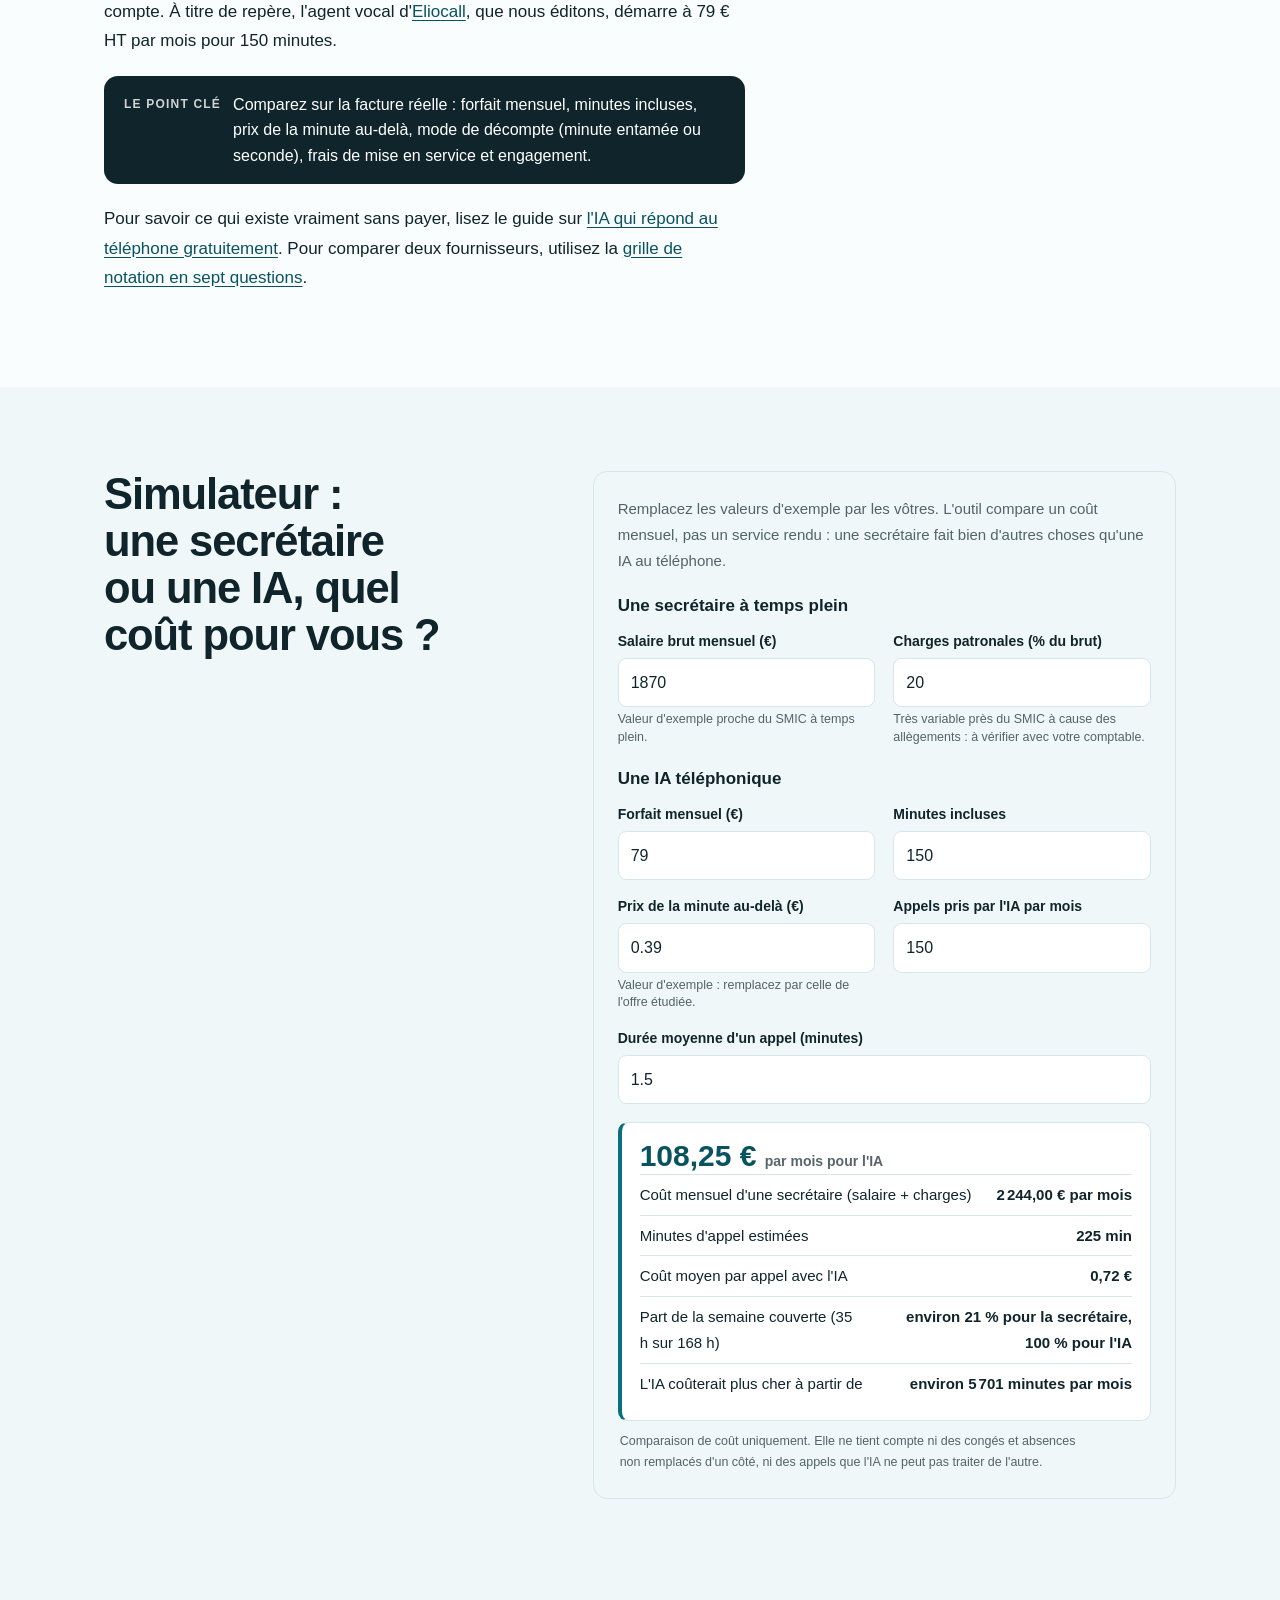
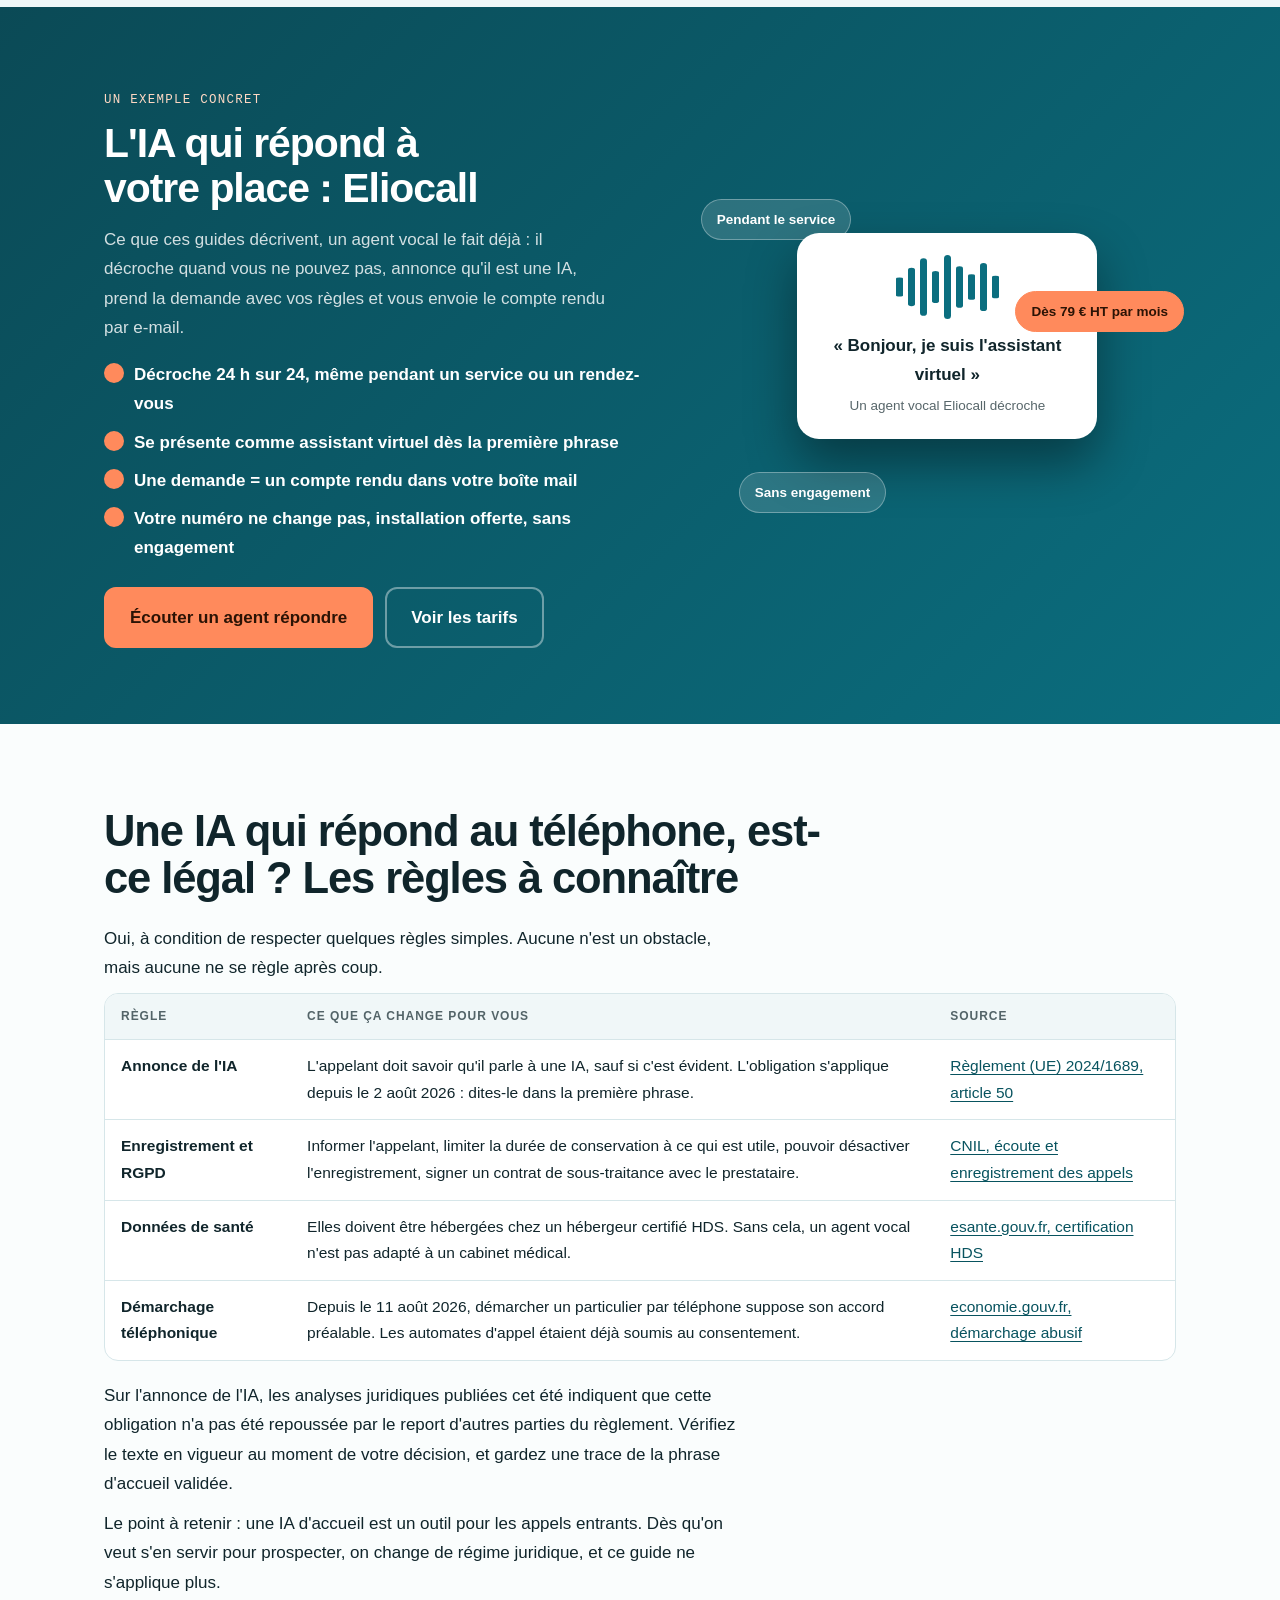
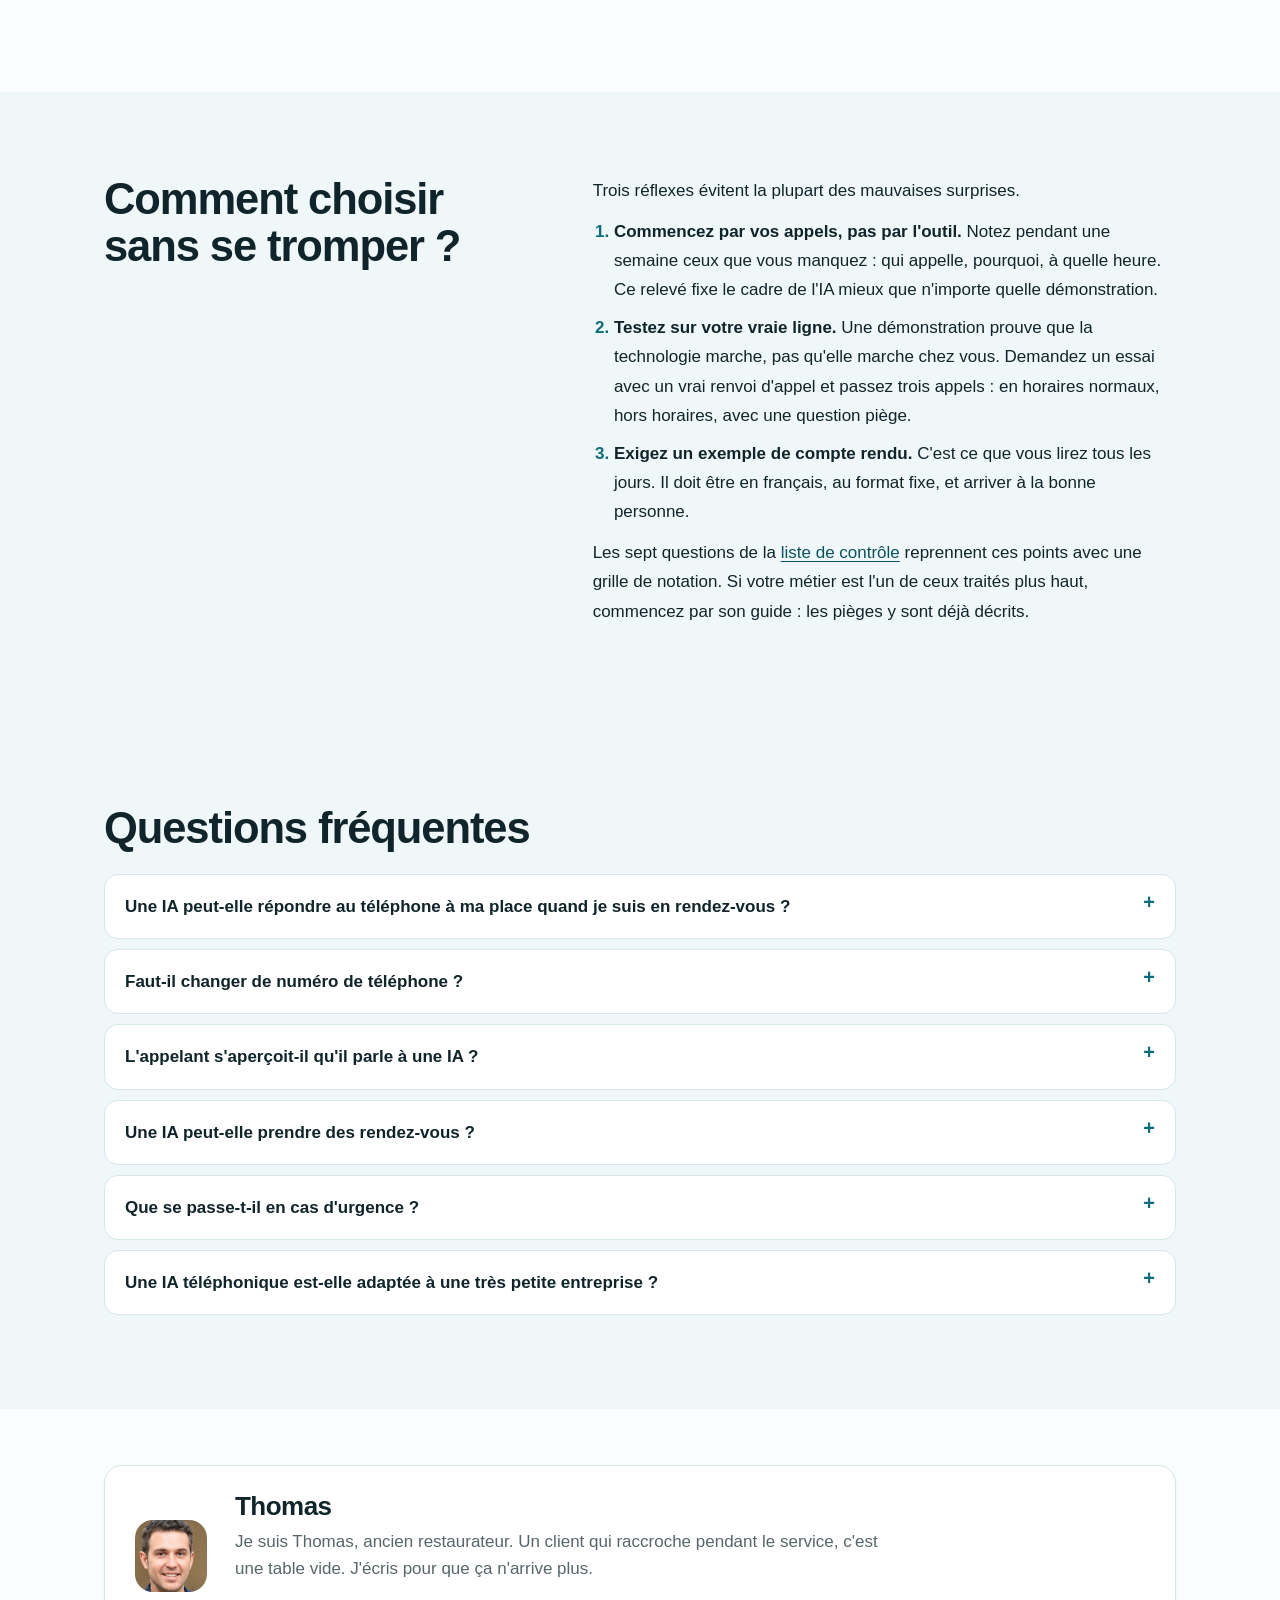
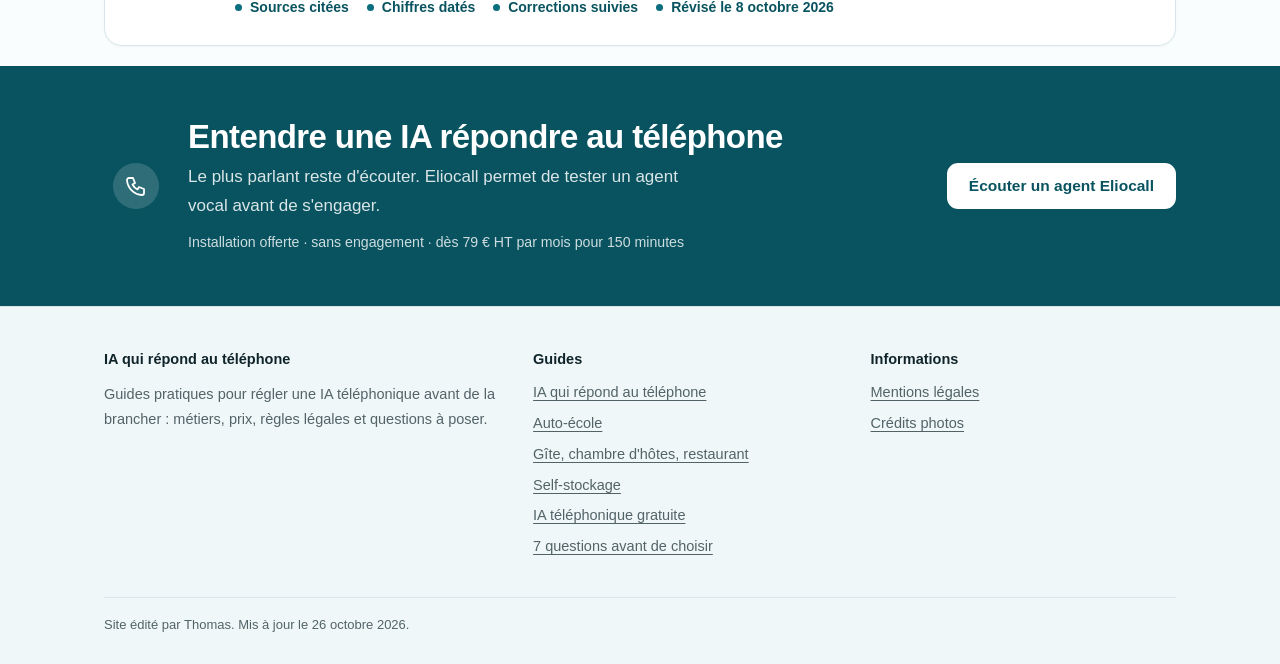
==== commit f683c6e7: "Auto-update date 26 octobre 2026" ====
--- a/index.html
+++ b/index.html
@@ -26,7 +26,7 @@
 
 <meta http-equiv="Content-Security-Policy" content="default-src 'self'; script-src 'self' 'unsafe-inline'; style-src 'self' 'unsafe-inline'; img-src 'self' data:; base-uri 'self'; form-action 'none'">
 <meta name="referrer" content="strict-origin-when-cross-origin">
-<script type="application/ld+json">{"@context": "https://schema.org", "@graph": [{"@type": "BreadcrumbList", "itemListElement": [{"@type": "ListItem", "position": 1, "name": "Accueil", "item": "https://ia-qui-repond-au-telephone.eu/"}]}, {"@type": "Article", "headline": "IA qui répond au téléphone : comment ça marche, pour qui, et combien ça coûte", "description": "Une IA peut répondre au téléphone à votre place : fonctionnement, métiers concernés, coût face à une secrétaire et règles légales à respecter.", "inLanguage": "fr-FR", "datePublished": "2026-10-05", "dateModified": "2026-10-25", "mainEntityOfPage": "https://ia-qui-repond-au-telephone.eu/", "author": {"@type": "Organization", "name": "IA qui répond au téléphone", "url": "https://ia-qui-repond-au-telephone.eu"}, "publisher": {"@type": "Organization", "name": "IA qui répond au téléphone", "url": "https://ia-qui-repond-au-telephone.eu"}}, {"@type": "FAQPage", "mainEntity": [{"@type": "Question", "name": "Une IA peut-elle répondre au téléphone à ma place quand je suis en rendez-vous ?", "acceptedAnswer": {"@type": "Answer", "text": "Oui, c'est l'un de ses usages les plus courants. Elle décroche quand vous ne le faites pas (ligne occupée, pas de réponse), prend la demande et vous envoie un compte rendu que vous lisez après le rendez-vous. Vous rappelez ensuite avec toutes les informations."}}, {"@type": "Question", "name": "Faut-il changer de numéro de téléphone ?", "acceptedAnswer": {"@type": "Answer", "text": "Non. On met en place un renvoi d'appel sur non-réponse ou occupation depuis votre ligne actuelle vers un numéro fourni par le prestataire. Votre numéro ne change pas. Prévoyez en général un à deux jours pour l'activer, selon l'opérateur."}}, {"@type": "Question", "name": "L'appelant s'aperçoit-il qu'il parle à une IA ?", "acceptedAnswer": {"@type": "Answer", "text": "Il doit en être informé : l'article 50 du règlement européen sur l'IA l'exige, sauf si c'est évident. Une voix de synthèse récente est souvent naturelle, mais la transparence est la règle. Dire clairement « assistante virtuelle » dans la première phrase évite aussi les malentendus."}}, {"@type": "Question", "name": "Une IA peut-elle prendre des rendez-vous ?", "acceptedAnswer": {"@type": "Answer", "text": "Seulement si elle est reliée à votre agenda. Sans cela, elle note le créneau souhaité et vous le confirmez ensuite. Dans tous les cas, elle ne doit jamais dire qu'un rendez-vous est confirmé si elle n'a pas pu l'enregistrer."}}, {"@type": "Question", "name": "Que se passe-t-il en cas d'urgence ?", "acceptedAnswer": {"@type": "Answer", "text": "Cela dépend des consignes. Pour un artisan, elle demande tout de suite si c'est urgent et signale le message en priorité. Pour une urgence vitale, elle ne gère rien : elle invite l'appelant à composer le 15, le 17, le 18 ou le 112."}}, {"@type": "Question", "name": "Une IA téléphonique est-elle adaptée à une très petite entreprise ?", "acceptedAnswer": {"@type": "Answer", "text": "Oui, c'est souvent là qu'elle apporte le plus : quand vous êtes seul, chaque appel manqué est une demande perdue. Des offres d'entrée existent à partir de quelques dizaines d'euros par mois. Le bon test reste financier : comparez le coût mensuel à la valeur des demandes que vous récupérez."}}]}, {"@type": "WebSite", "@id": "https://ia-qui-repond-au-telephone.eu/#site", "name": "IA qui répond au téléphone", "url": "https://ia-qui-repond-au-telephone.eu/", "inLanguage": "fr-FR"}, {"@type": "Organization", "@id": "https://ia-qui-repond-au-telephone.eu/#org", "name": "IA qui répond au téléphone", "url": "https://ia-qui-repond-au-telephone.eu/", "logo": {"@type": "ImageObject", "url": "https://ia-qui-repond-au-telephone.eu/icon-192.png", "width": 192, "height": 192}}]}</script>
+<script type="application/ld+json">{"@context": "https://schema.org", "@graph": [{"@type": "BreadcrumbList", "itemListElement": [{"@type": "ListItem", "position": 1, "name": "Accueil", "item": "https://ia-qui-repond-au-telephone.eu/"}]}, {"@type": "Article", "headline": "IA qui répond au téléphone : comment ça marche, pour qui, et combien ça coûte", "description": "Une IA peut répondre au téléphone à votre place : fonctionnement, métiers concernés, coût face à une secrétaire et règles légales à respecter.", "inLanguage": "fr-FR", "datePublished": "2026-10-05", "dateModified": "2026-10-26", "mainEntityOfPage": "https://ia-qui-repond-au-telephone.eu/", "author": {"@type": "Organization", "name": "IA qui répond au téléphone", "url": "https://ia-qui-repond-au-telephone.eu"}, "publisher": {"@type": "Organization", "name": "IA qui répond au téléphone", "url": "https://ia-qui-repond-au-telephone.eu"}}, {"@type": "FAQPage", "mainEntity": [{"@type": "Question", "name": "Une IA peut-elle répondre au téléphone à ma place quand je suis en rendez-vous ?", "acceptedAnswer": {"@type": "Answer", "text": "Oui, c'est l'un de ses usages les plus courants. Elle décroche quand vous ne le faites pas (ligne occupée, pas de réponse), prend la demande et vous envoie un compte rendu que vous lisez après le rendez-vous. Vous rappelez ensuite avec toutes les informations."}}, {"@type": "Question", "name": "Faut-il changer de numéro de téléphone ?", "acceptedAnswer": {"@type": "Answer", "text": "Non. On met en place un renvoi d'appel sur non-réponse ou occupation depuis votre ligne actuelle vers un numéro fourni par le prestataire. Votre numéro ne change pas. Prévoyez en général un à deux jours pour l'activer, selon l'opérateur."}}, {"@type": "Question", "name": "L'appelant s'aperçoit-il qu'il parle à une IA ?", "acceptedAnswer": {"@type": "Answer", "text": "Il doit en être informé : l'article 50 du règlement européen sur l'IA l'exige, sauf si c'est évident. Une voix de synthèse récente est souvent naturelle, mais la transparence est la règle. Dire clairement « assistante virtuelle » dans la première phrase évite aussi les malentendus."}}, {"@type": "Question", "name": "Une IA peut-elle prendre des rendez-vous ?", "acceptedAnswer": {"@type": "Answer", "text": "Seulement si elle est reliée à votre agenda. Sans cela, elle note le créneau souhaité et vous le confirmez ensuite. Dans tous les cas, elle ne doit jamais dire qu'un rendez-vous est confirmé si elle n'a pas pu l'enregistrer."}}, {"@type": "Question", "name": "Que se passe-t-il en cas d'urgence ?", "acceptedAnswer": {"@type": "Answer", "text": "Cela dépend des consignes. Pour un artisan, elle demande tout de suite si c'est urgent et signale le message en priorité. Pour une urgence vitale, elle ne gère rien : elle invite l'appelant à composer le 15, le 17, le 18 ou le 112."}}, {"@type": "Question", "name": "Une IA téléphonique est-elle adaptée à une très petite entreprise ?", "acceptedAnswer": {"@type": "Answer", "text": "Oui, c'est souvent là qu'elle apporte le plus : quand vous êtes seul, chaque appel manqué est une demande perdue. Des offres d'entrée existent à partir de quelques dizaines d'euros par mois. Le bon test reste financier : comparez le coût mensuel à la valeur des demandes que vous récupérez."}}]}, {"@type": "WebSite", "@id": "https://ia-qui-repond-au-telephone.eu/#site", "name": "IA qui répond au téléphone", "url": "https://ia-qui-repond-au-telephone.eu/", "inLanguage": "fr-FR"}, {"@type": "Organization", "@id": "https://ia-qui-repond-au-telephone.eu/#org", "name": "IA qui répond au téléphone", "url": "https://ia-qui-repond-au-telephone.eu/", "logo": {"@type": "ImageObject", "url": "https://ia-qui-repond-au-telephone.eu/icon-192.png", "width": 192, "height": 192}}]}</script>
 <link rel="stylesheet" href="/style.css">
 <script>(function(){var d=document.documentElement;if(window.matchMedia&&matchMedia("(prefers-reduced-motion: reduce)").matches)return;d.classList.add("i-js");setTimeout(function(){if(!window.__rvok)d.classList.add("i-show")},3500)})();</script>
 </head>
@@ -35,7 +35,7 @@
 <div class="i-rdp" id="rdp" aria-hidden="true"><i></i></div>
 <header class="i-top"><div class="i-wrap"><a class="i-brand" href="/">IA qui répond <span>au téléphone</span></a><nav class="i-nav" aria-label="Navigation"><a href="/auto-ecole/">Auto-école</a><a href="/hebergement-restaurant/">Gîtes et restaurants</a><a href="/self-stockage/">Self-stockage</a><a href="/ia-telephone-gratuite/">IA gratuite&nbsp;?</a><a href="/questions-avant-de-choisir/">7 questions</a></nav><a class="i-btn i-small" href="https://eliocall.com/?utm_source=ia-qui-repond-au-telephone&amp;utm_medium=guide&amp;utm_campaign=header" rel="nofollow sponsored noopener">Écouter Eliocall</a></div></header>
 <main id="contenu">
-<section class="i-hp" data-ap><div class="i-wrap"><div><div class="i-hk">Guide pratique de l'IA téléphonique</div><h1>IA qui répond au téléphone&nbsp;: comment ça marche, pour qui, et combien ça coûte</h1><p class="i-hl">Oui, une IA peut répondre à votre téléphone quand vous ne pouvez pas&nbsp;: elle décroche, comprend la demande, prend un message complet et vous envoie un compte rendu. Voici ce qu'elle fait vraiment, ce qu'elle ne doit jamais faire, et ce que ça coûte face à une secrétaire.</p><div class="i-hacts"><a class="i-hb1" href="#demo">Écouter un appel en direct</a><a class="i-hb2" href="https://eliocall.com/?utm_source=ia-qui-repond-au-telephone&amp;utm_medium=guide&amp;utm_campaign=hero-ecouter#hero-form" rel="nofollow sponsored noopener">Écouter un agent Eliocall</a></div><p class="i-hsub">Ou <a href="#existe-t-il-une-ia">lisez d'abord la réponse</a>. Démonstration d'agent vocal sur eliocall.com.</p><div class="i-htr"><span>Mis à jour le 25 octobre 2026</span><span>Sources citées</span><span>Outils gratuits</span></div></div><div class="i-hgrid" aria-label="Métiers couverts"><a href="/auto-ecole/"><img src="/img/autoecole-s.jpg" alt="Voiture d'une auto-école, avec double commande" width="720" height="540" loading="eager" decoding="async"><span>Auto-école<small>«&nbsp;Je voudrais passer le permis&nbsp;»</small></span></a><a href="/hebergement-restaurant/"><img src="/img/gite-s.jpg" alt="Chambre d'hôtes dans un domaine en pierre" width="720" height="482" loading="eager" decoding="async"><span>Chambre d'hôtes<small>«&nbsp;Vous avez de la place samedi&nbsp;?&nbsp;»</small></span></a><a href="/hebergement-restaurant/"><img src="/img/bistrot2-s.jpg" alt="Salle de restaurant avec un bar" width="720" height="540" loading="eager" decoding="async"><span>Restaurant<small>«&nbsp;Une table pour six&nbsp;»</small></span></a><a href="/self-stockage/"><img src="/img/stockage2-s.jpg" alt="Couloir de box dans un centre de self-stockage" width="720" height="540" loading="eager" decoding="async"><span>Self-stockage<small>«&nbsp;Un box de 5 m²&nbsp;?&nbsp;»</small></span></a></div></div><div class="i-hwave" aria-hidden="true"><svg viewBox="0 0 1440 54" preserveAspectRatio="none"><path d="M0 34 Q180 8 360 30 T720 30 T1080 30 T1440 26 V54 H0Z" fill="var(--bg)" opacity=".5"/><path d="M0 42 Q240 18 480 40 T960 38 T1440 36 V54 H0Z" fill="var(--bg)"/></svg></div></section>
+<section class="i-hp" data-ap><div class="i-wrap"><div><div class="i-hk">Guide pratique de l'IA téléphonique</div><h1>IA qui répond au téléphone&nbsp;: comment ça marche, pour qui, et combien ça coûte</h1><p class="i-hl">Oui, une IA peut répondre à votre téléphone quand vous ne pouvez pas&nbsp;: elle décroche, comprend la demande, prend un message complet et vous envoie un compte rendu. Voici ce qu'elle fait vraiment, ce qu'elle ne doit jamais faire, et ce que ça coûte face à une secrétaire.</p><div class="i-hacts"><a class="i-hb1" href="#demo">Écouter un appel en direct</a><a class="i-hb2" href="https://eliocall.com/?utm_source=ia-qui-repond-au-telephone&amp;utm_medium=guide&amp;utm_campaign=hero-ecouter#hero-form" rel="nofollow sponsored noopener">Écouter un agent Eliocall</a></div><p class="i-hsub">Ou <a href="#existe-t-il-une-ia">lisez d'abord la réponse</a>. Démonstration d'agent vocal sur eliocall.com.</p><div class="i-htr"><span>Mis à jour le 26 octobre 2026</span><span>Sources citées</span><span>Outils gratuits</span></div></div><div class="i-hgrid" aria-label="Métiers couverts"><a href="/auto-ecole/"><img src="/img/autoecole-s.jpg" alt="Voiture d'une auto-école, avec double commande" width="720" height="540" loading="eager" decoding="async"><span>Auto-école<small>«&nbsp;Je voudrais passer le permis&nbsp;»</small></span></a><a href="/hebergement-restaurant/"><img src="/img/gite-s.jpg" alt="Chambre d'hôtes dans un domaine en pierre" width="720" height="482" loading="eager" decoding="async"><span>Chambre d'hôtes<small>«&nbsp;Vous avez de la place samedi&nbsp;?&nbsp;»</small></span></a><a href="/hebergement-restaurant/"><img src="/img/bistrot2-s.jpg" alt="Salle de restaurant avec un bar" width="720" height="540" loading="eager" decoding="async"><span>Restaurant<small>«&nbsp;Une table pour six&nbsp;»</small></span></a><a href="/self-stockage/"><img src="/img/stockage2-s.jpg" alt="Couloir de box dans un centre de self-stockage" width="720" height="540" loading="eager" decoding="async"><span>Self-stockage<small>«&nbsp;Un box de 5 m²&nbsp;?&nbsp;»</small></span></a></div></div><div class="i-hwave" aria-hidden="true"><svg viewBox="0 0 1440 54" preserveAspectRatio="none"><path d="M0 34 Q180 8 360 30 T720 30 T1080 30 T1440 26 V54 H0Z" fill="var(--bg)" opacity=".5"/><path d="M0 42 Q240 18 480 40 T960 38 T1440 36 V54 H0Z" fill="var(--bg)"/></svg></div></section>
 <div class="i-lm" data-ap><p>Ce que disent vos appelants quand personne ne décroche</p><div class="i-lmt"><span>«&nbsp;Vous auriez de la place samedi soir&nbsp;?&nbsp;»</span><span>«&nbsp;Je voudrais m'inscrire au permis&nbsp;»</span><span>«&nbsp;Je cherche un box de cinq mètres carrés&nbsp;»</span><span>«&nbsp;Bonjour, c'est pour une réservation&nbsp;»</span><span>«&nbsp;Vous êtes ouverts le dimanche&nbsp;?&nbsp;»</span><span>«&nbsp;Je rappelle, personne ne répondait&nbsp;»</span><span>«&nbsp;Quel est le tarif pour un week-end&nbsp;?&nbsp;»</span><span>«&nbsp;Je voudrais déplacer mon rendez-vous&nbsp;»</span><span aria-hidden="true">«&nbsp;Vous auriez de la place samedi soir&nbsp;?&nbsp;»</span><span aria-hidden="true">«&nbsp;Je voudrais m'inscrire au permis&nbsp;»</span><span aria-hidden="true">«&nbsp;Je cherche un box de cinq mètres carrés&nbsp;»</span><span aria-hidden="true">«&nbsp;Bonjour, c'est pour une réservation&nbsp;»</span><span aria-hidden="true">«&nbsp;Vous êtes ouverts le dimanche&nbsp;?&nbsp;»</span><span aria-hidden="true">«&nbsp;Je rappelle, personne ne répondait&nbsp;»</span><span aria-hidden="true">«&nbsp;Quel est le tarif pour un week-end&nbsp;?&nbsp;»</span><span aria-hidden="true">«&nbsp;Je voudrais déplacer mon rendez-vous&nbsp;»</span></div></div>
 <section id="demo" class="i-ld i-rv"><div class="i-wrap">
 <div>
@@ -156,7 +156,7 @@
 <section class="i-rdn" id="redaction"><div class="i-wrap"><div class="i-rdc"><img class="i-rdm" src="/auteur.jpg" alt="" width="72" height="72" loading="lazy" decoding="async"><div><h2>Thomas</h2><p>Je suis Thomas, ancien restaurateur. Un client qui raccroche pendant le service, c'est une table vide. J'écris pour que ça n'arrive plus.</p><ul><li>Sources citées</li><li>Chiffres datés</li><li>Corrections suivies</li><li>Révisé le 8 octobre 2026</li></ul></div></div></div></section>
 <div class="i-band"><div class="i-wrap"><div><div class="i-rg" aria-hidden="true"><span></span><span></span><span></span><b><svg viewBox="0 0 24 24" width="24" height="24" fill="none" stroke="#fff" stroke-width="1.8" stroke-linecap="round" stroke-linejoin="round"><path d="M5 4h4l2 5-2.5 1.5a11 11 0 0 0 5 5L15 13l5 2v4a2 2 0 0 1-2 2A16 16 0 0 1 3 6a2 2 0 0 1 2-2z"/></svg></b></div><div><h2>Entendre une IA répondre au téléphone</h2><p>Le plus parlant reste d'écouter. Eliocall permet de tester un agent vocal avant de s'engager.</p><small style="display:block;margin-top:10px;opacity:.8">Installation offerte · sans engagement · dès 79 € HT par mois pour 150 minutes</small></div></div><a class="i-btn" href="https://eliocall.com/?utm_source=ia-qui-repond-au-telephone&amp;utm_medium=guide&amp;utm_campaign=accueil" rel="nofollow sponsored noopener">Écouter un agent Eliocall</a></div></div>
 </main>
-<footer class="i-foot"><div class="i-wrap"><div><b>IA qui répond <span>au téléphone</span></b><p>Guides pratiques pour régler une IA téléphonique avant de la brancher&nbsp;: métiers, prix, règles légales et questions à poser.</p></div><div><b>Guides</b><ul><li><a href="/">IA qui répond au téléphone</a></li><li><a href="/auto-ecole/">Auto-école</a></li><li><a href="/hebergement-restaurant/">Gîte, chambre d'hôtes, restaurant</a></li><li><a href="/self-stockage/">Self-stockage</a></li><li><a href="/ia-telephone-gratuite/">IA téléphonique gratuite</a></li><li><a href="/questions-avant-de-choisir/">7 questions avant de choisir</a></li></ul></div><div><b>Informations</b><ul><li><a href="/mentions-legales/">Mentions légales</a></li><li><a href="/mentions-legales/#credits-photos">Crédits photos</a></li></ul></div><div class="i-small">Site édité par Thomas. Mis à jour le 25 octobre 2026.</div></div></footer>
+<footer class="i-foot"><div class="i-wrap"><div><b>IA qui répond <span>au téléphone</span></b><p>Guides pratiques pour régler une IA téléphonique avant de la brancher&nbsp;: métiers, prix, règles légales et questions à poser.</p></div><div><b>Guides</b><ul><li><a href="/">IA qui répond au téléphone</a></li><li><a href="/auto-ecole/">Auto-école</a></li><li><a href="/hebergement-restaurant/">Gîte, chambre d'hôtes, restaurant</a></li><li><a href="/self-stockage/">Self-stockage</a></li><li><a href="/ia-telephone-gratuite/">IA téléphonique gratuite</a></li><li><a href="/questions-avant-de-choisir/">7 questions avant de choisir</a></li></ul></div><div><b>Informations</b><ul><li><a href="/mentions-legales/">Mentions légales</a></li><li><a href="/mentions-legales/#credits-photos">Crédits photos</a></li></ul></div><div class="i-small">Site édité par Thomas. Mis à jour le 26 octobre 2026.</div></div></footer>
 <script>(function(){var P="i-",d=document;if(window.matchMedia&&matchMedia("(prefers-reduced-motion: reduce)").matches)return;window.__rvok=1;
 var rd=d.getElementById("rdp"),bar=rd&&rd.firstElementChild,top=d.querySelector("."+P+"top"),tk=false;
 function onS(){tk=false;var h=d.documentElement,max=h.scrollHeight-h.clientHeight,y=window.pageYOffset||h.scrollTop;if(bar&&max>0)bar.style.transform="scaleX("+Math.min(1,y/max)+")";if(top){if(y>8)top.classList.add(P+"sc");else top.classList.remove(P+"sc")}}
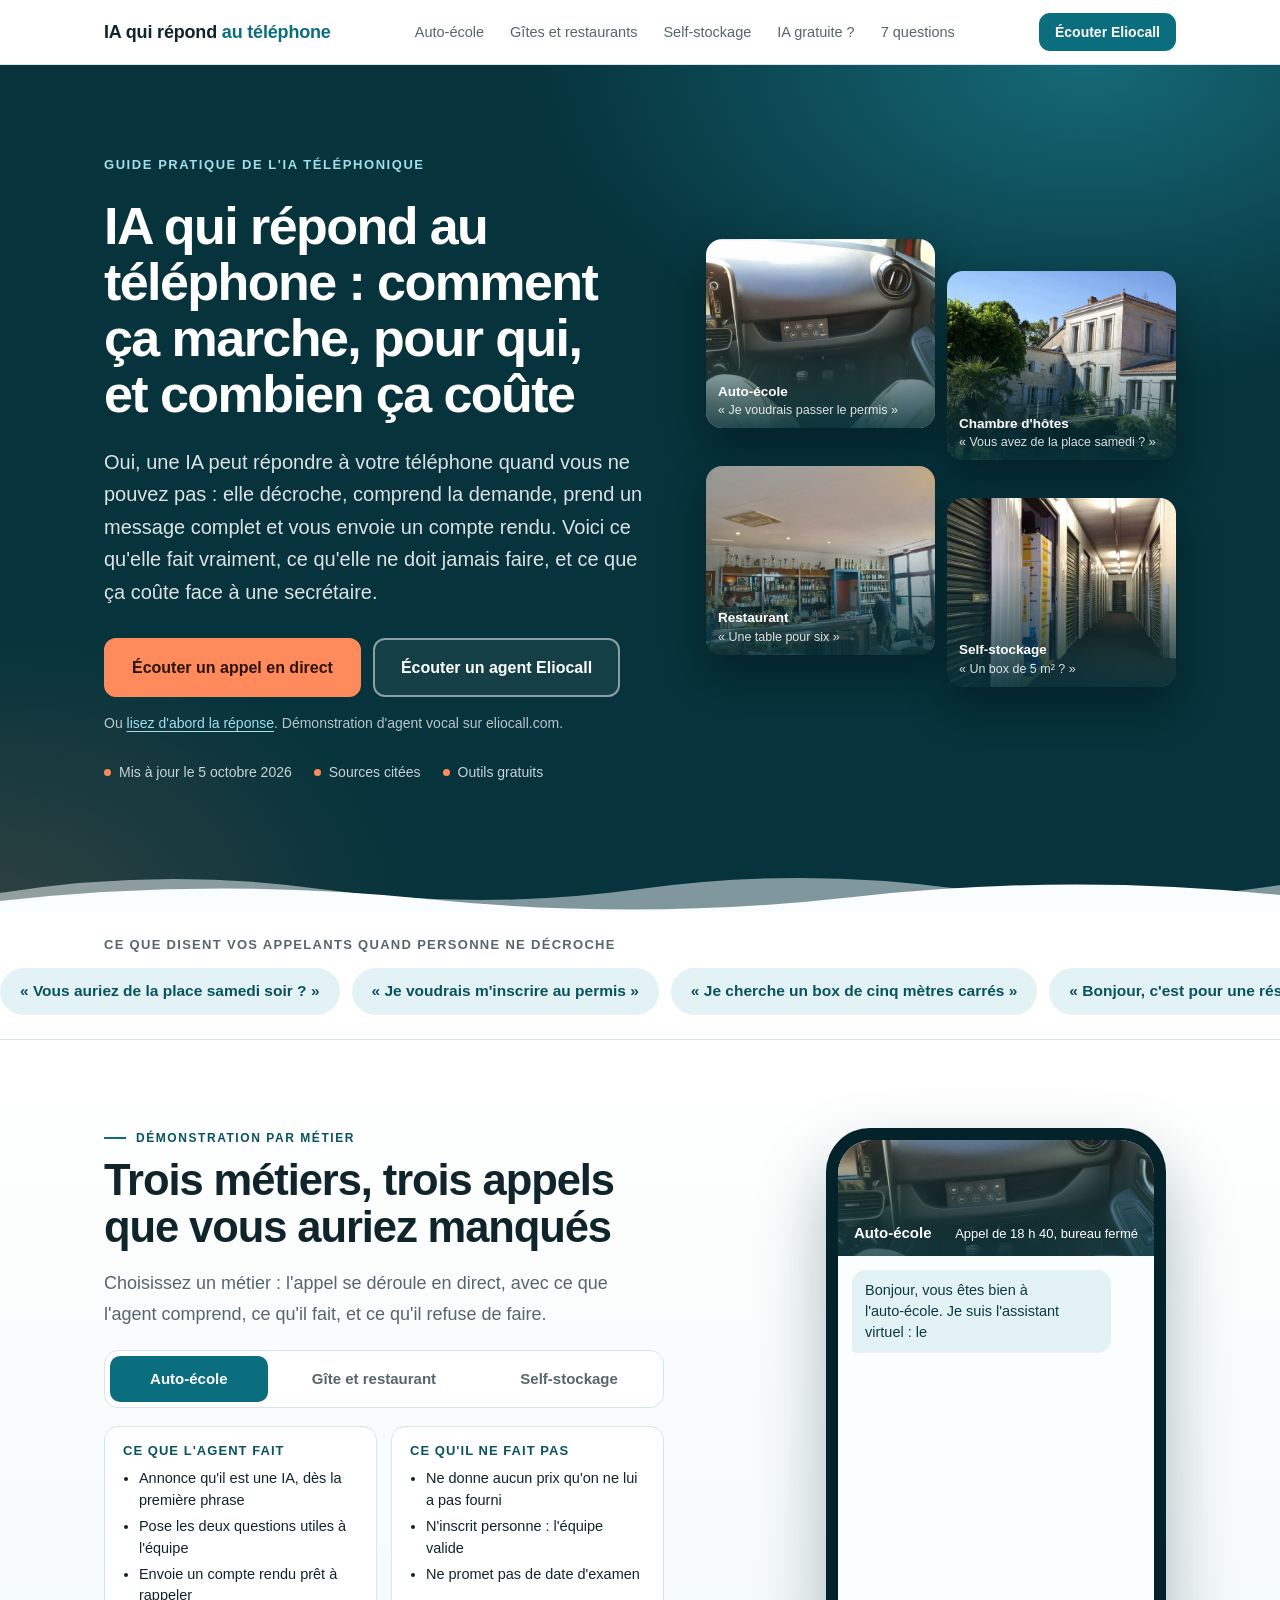
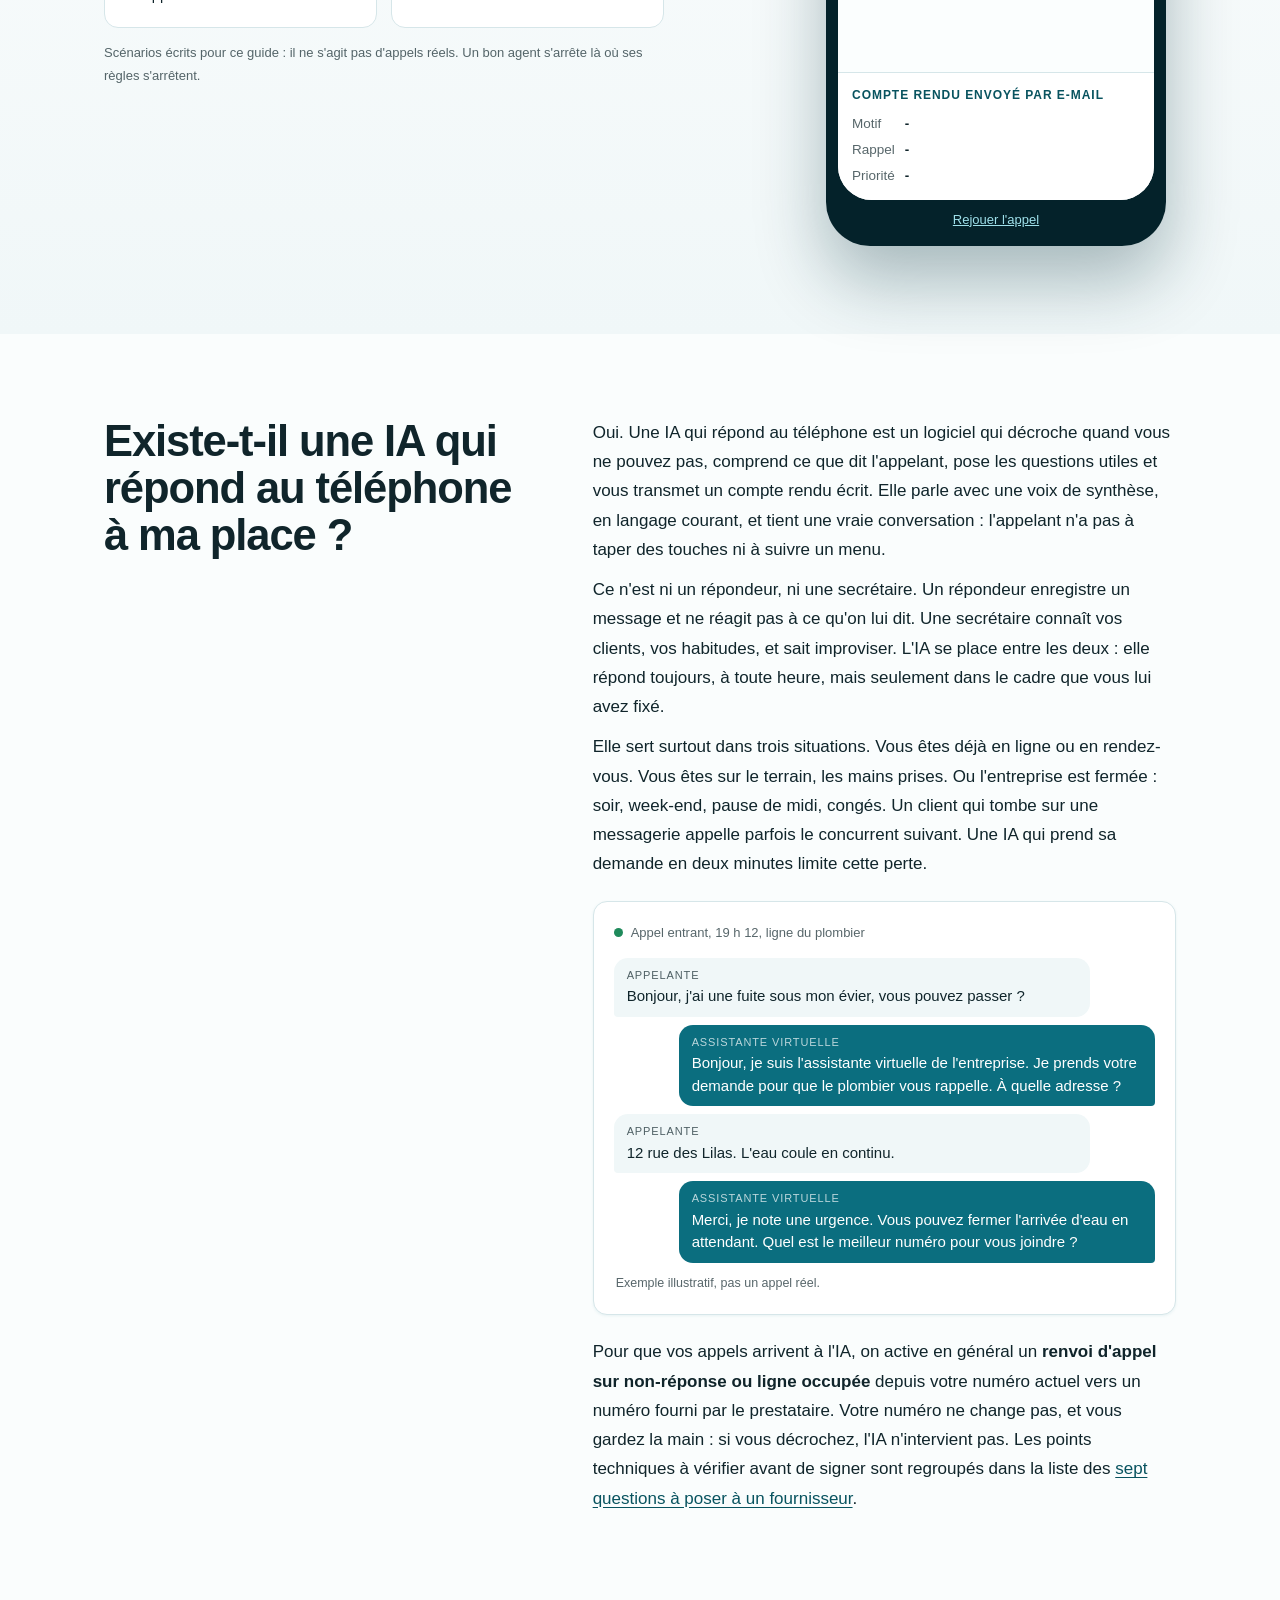
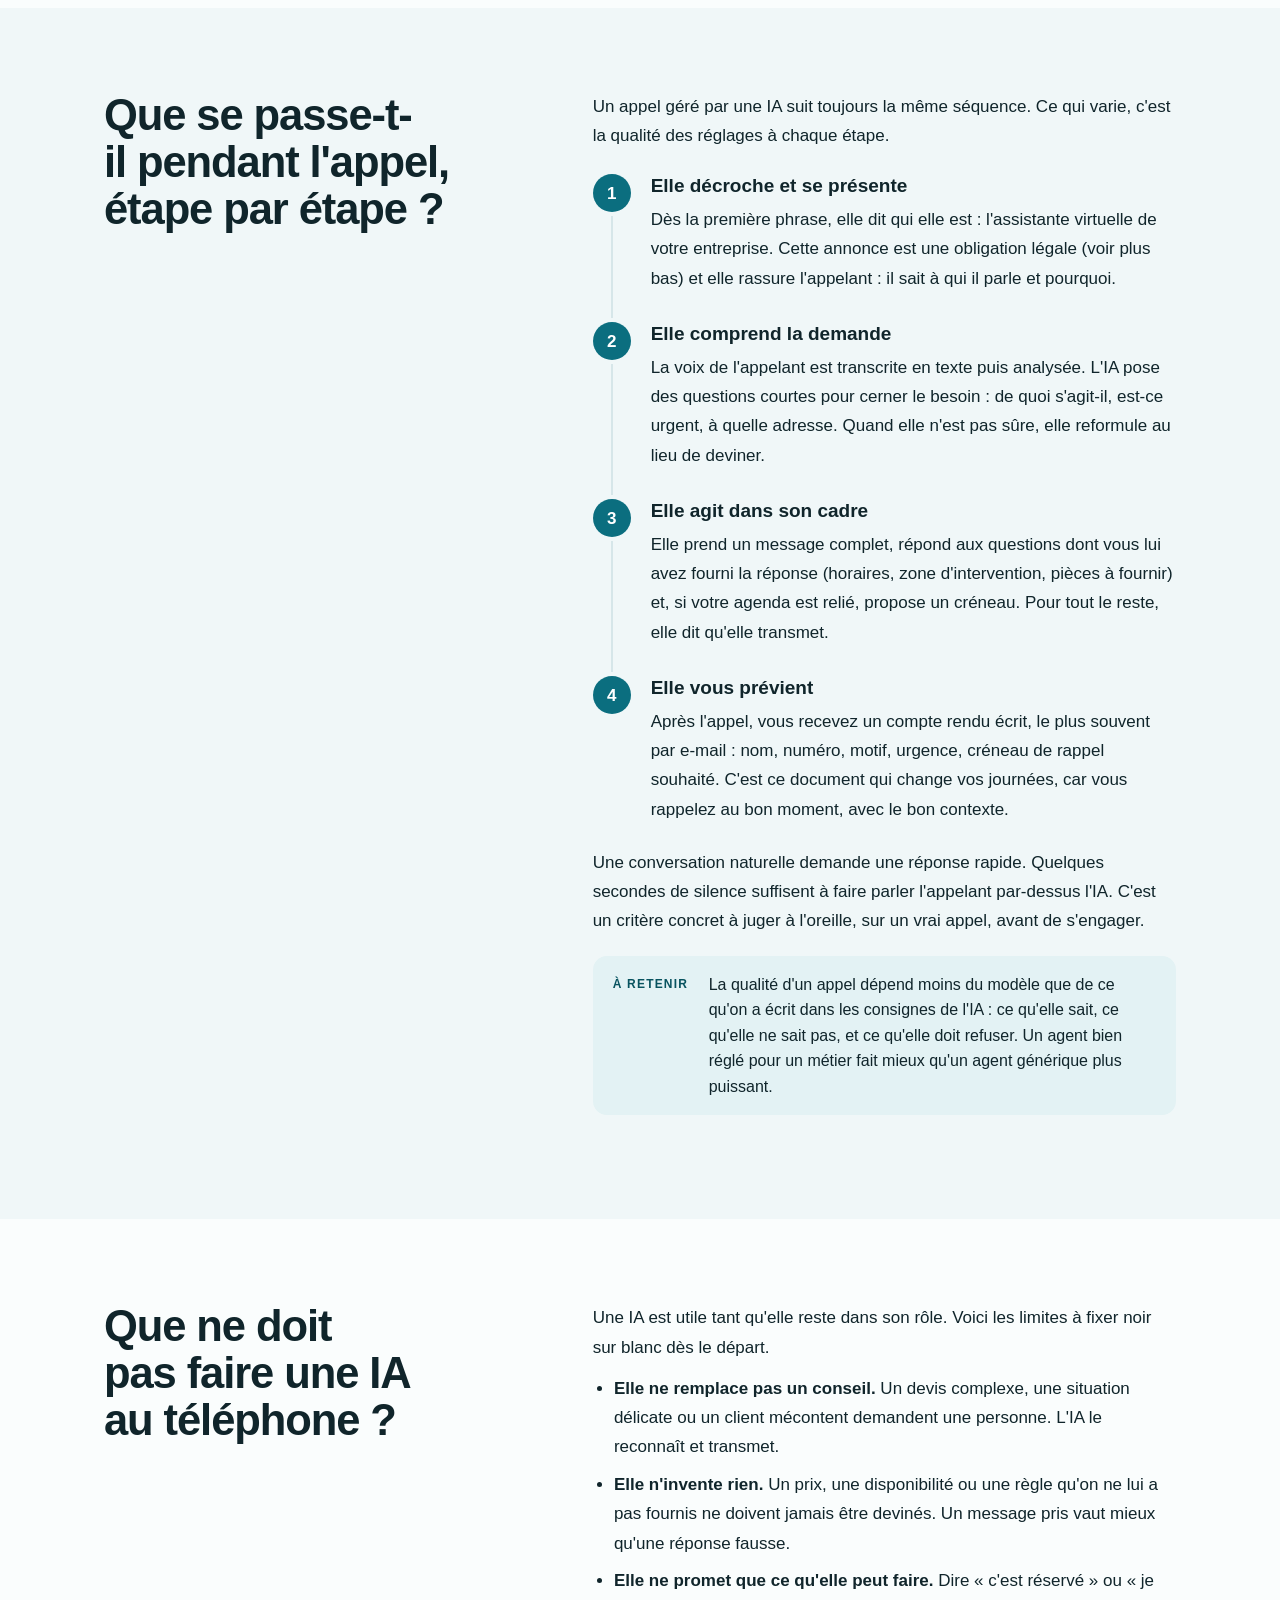
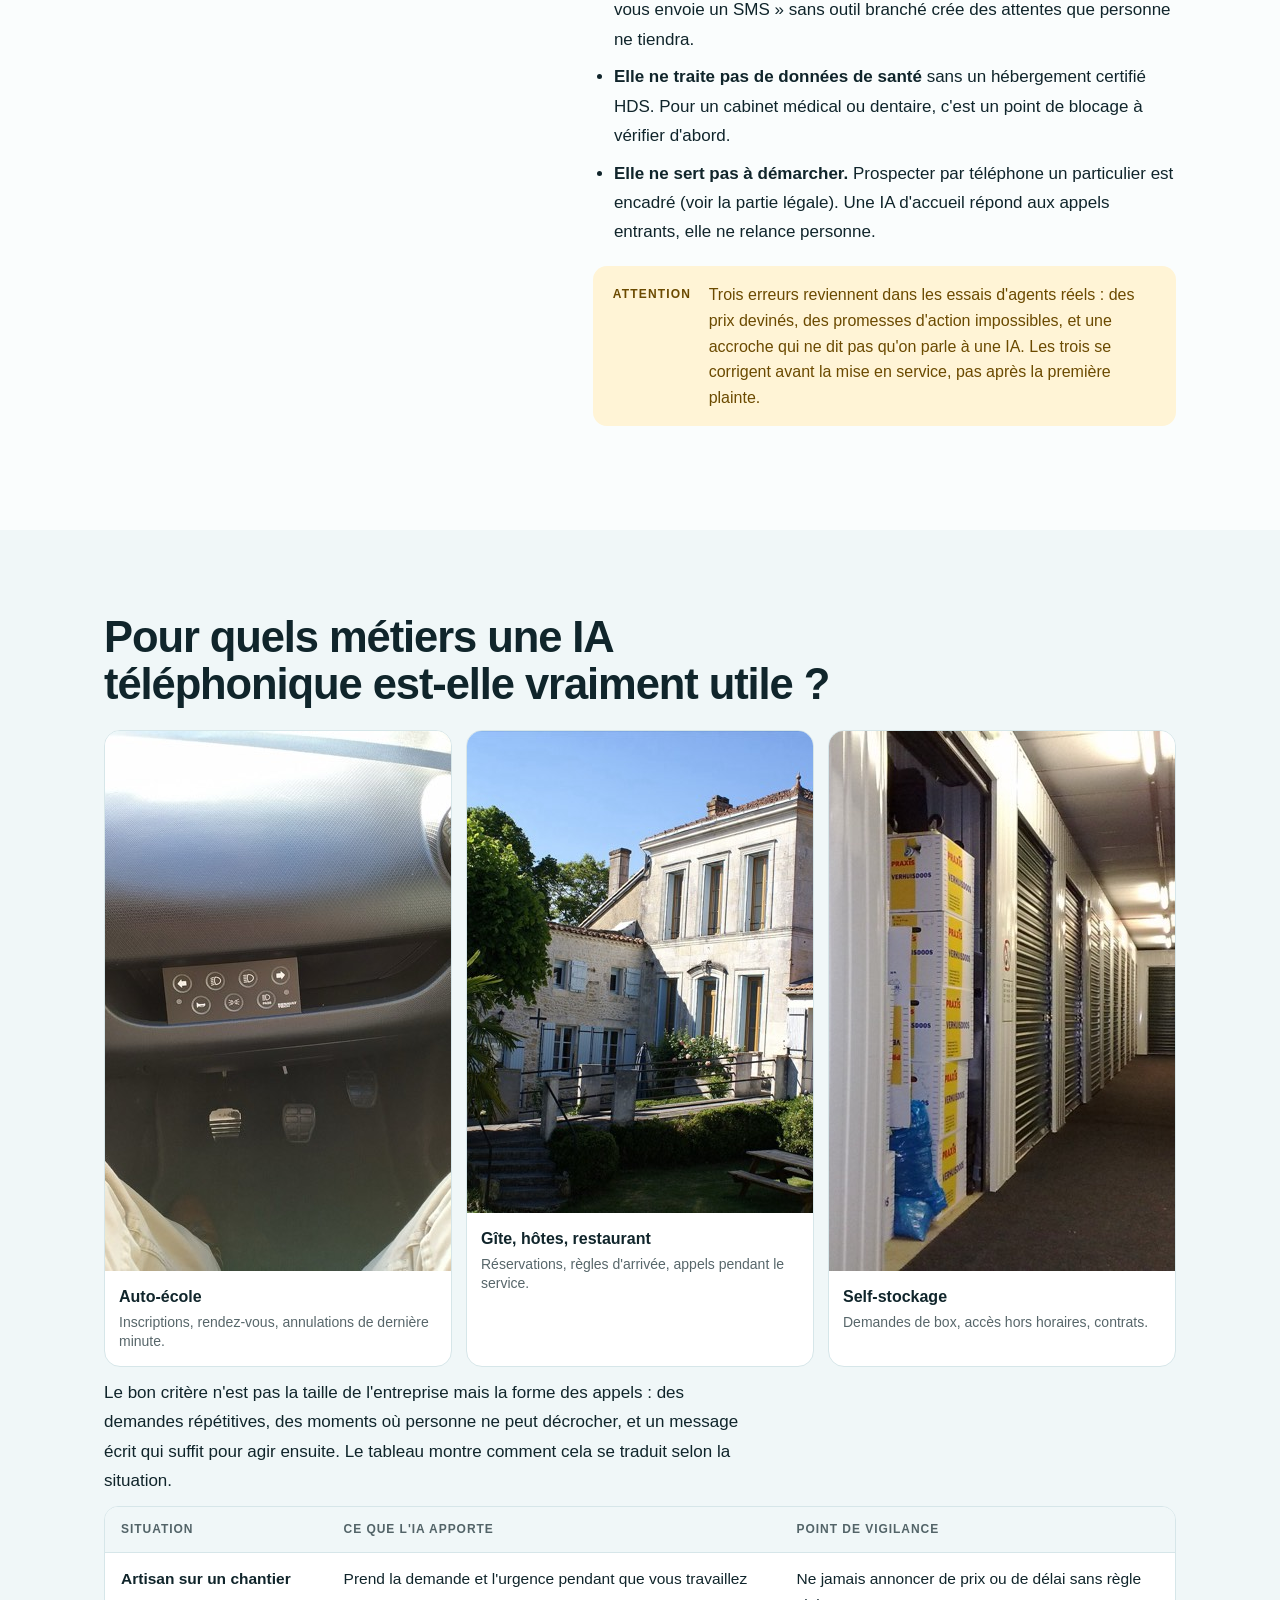
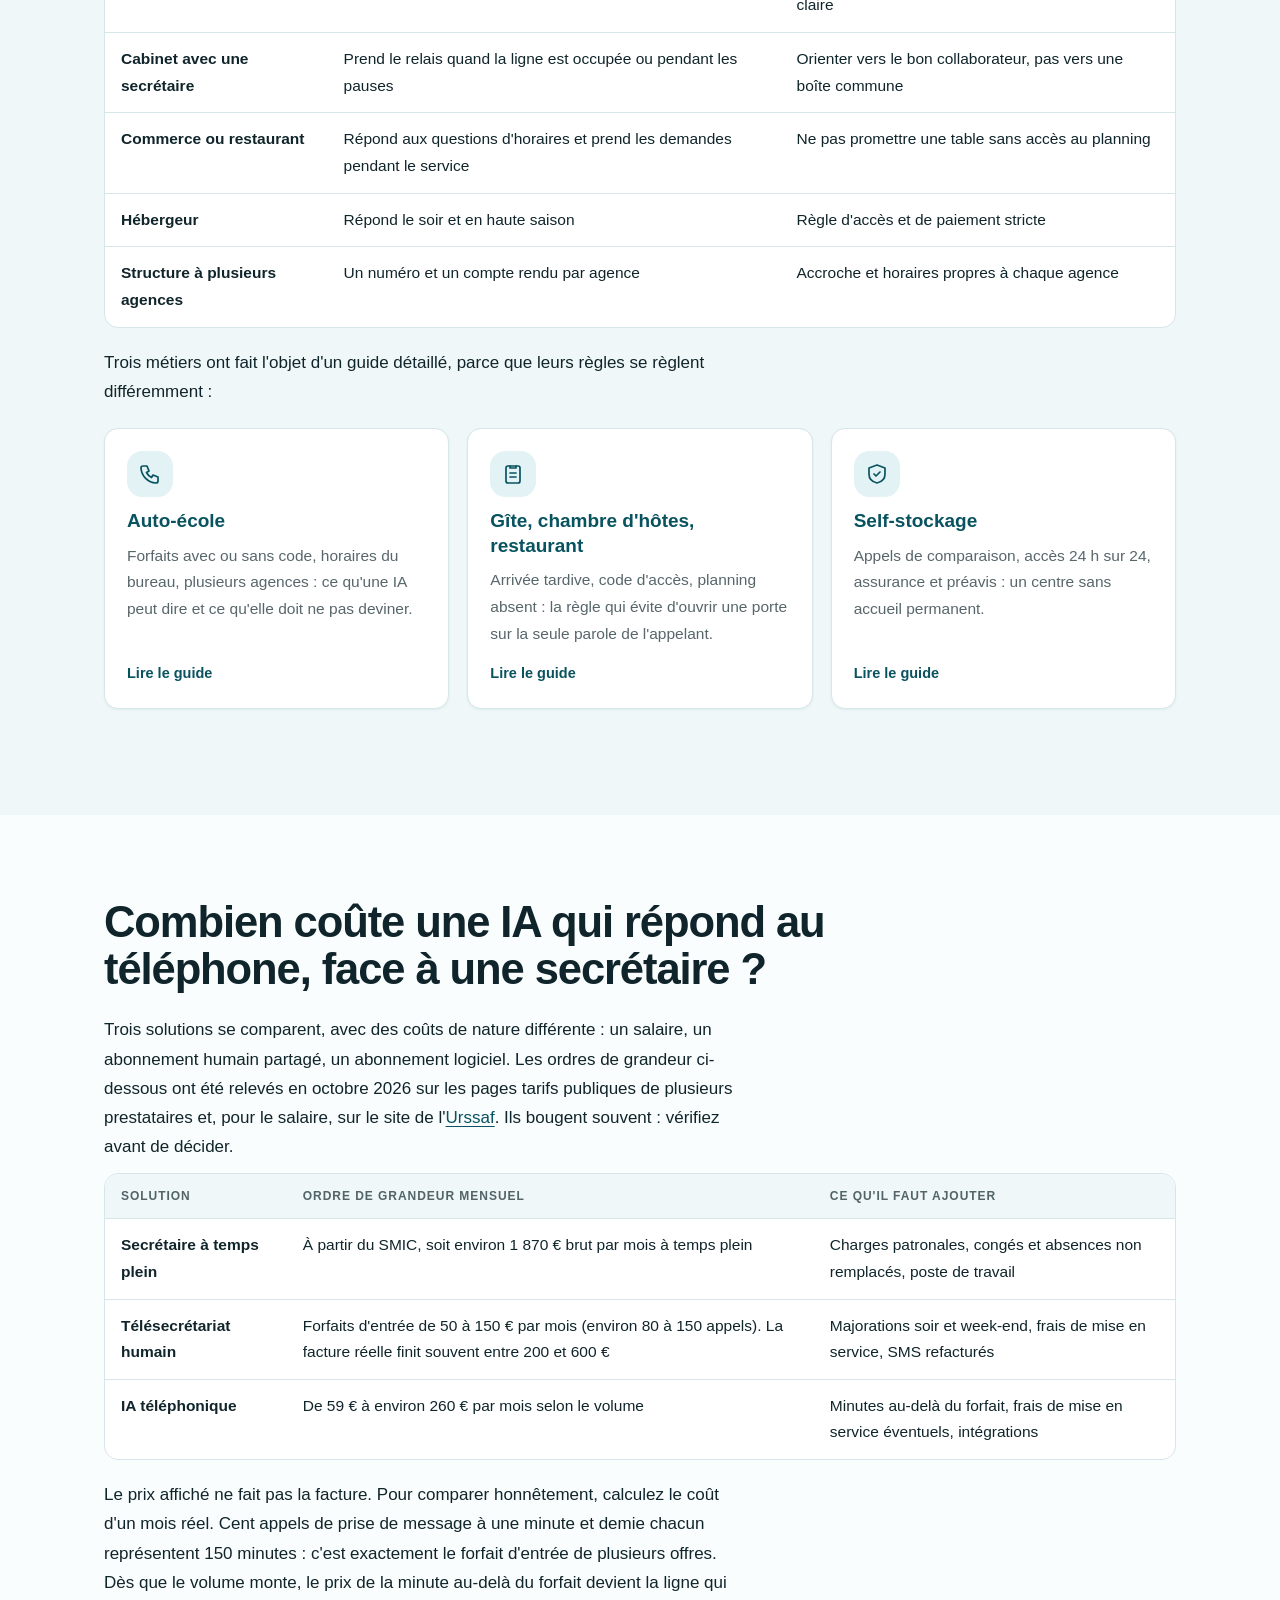
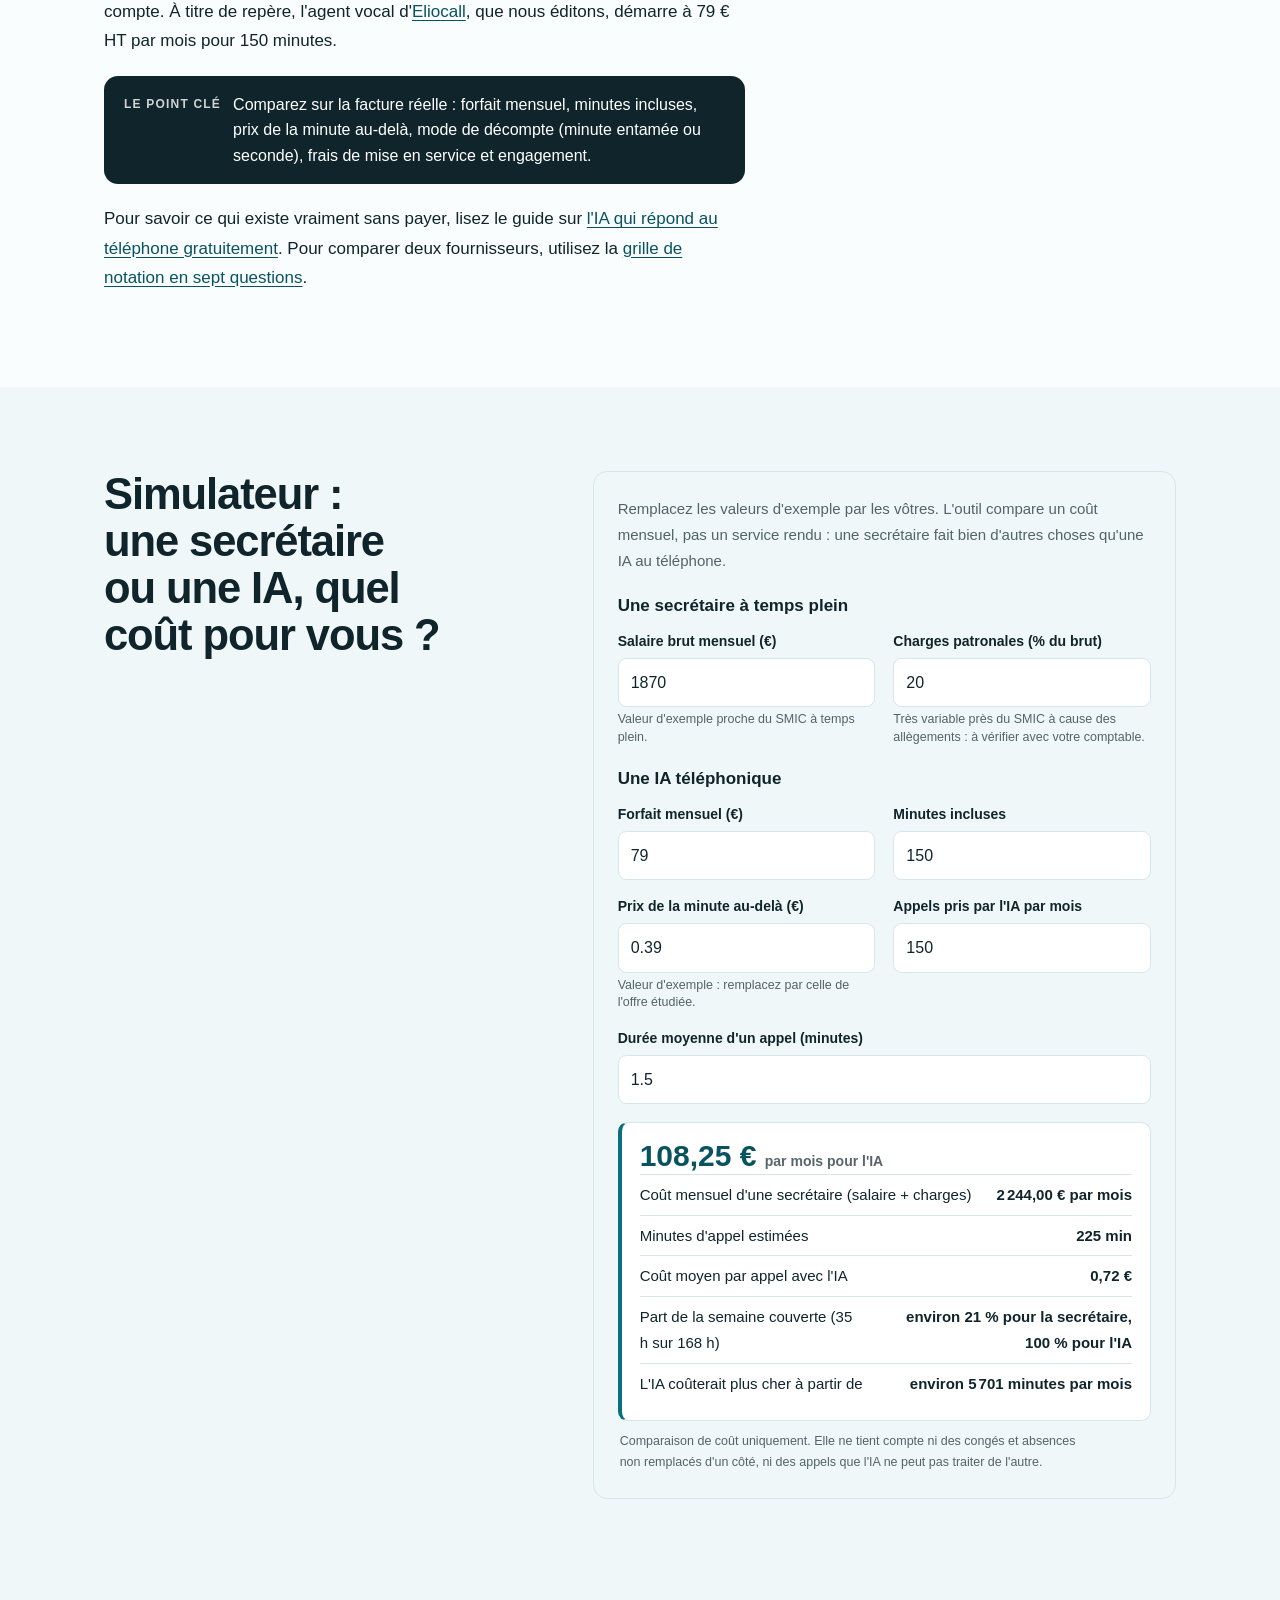
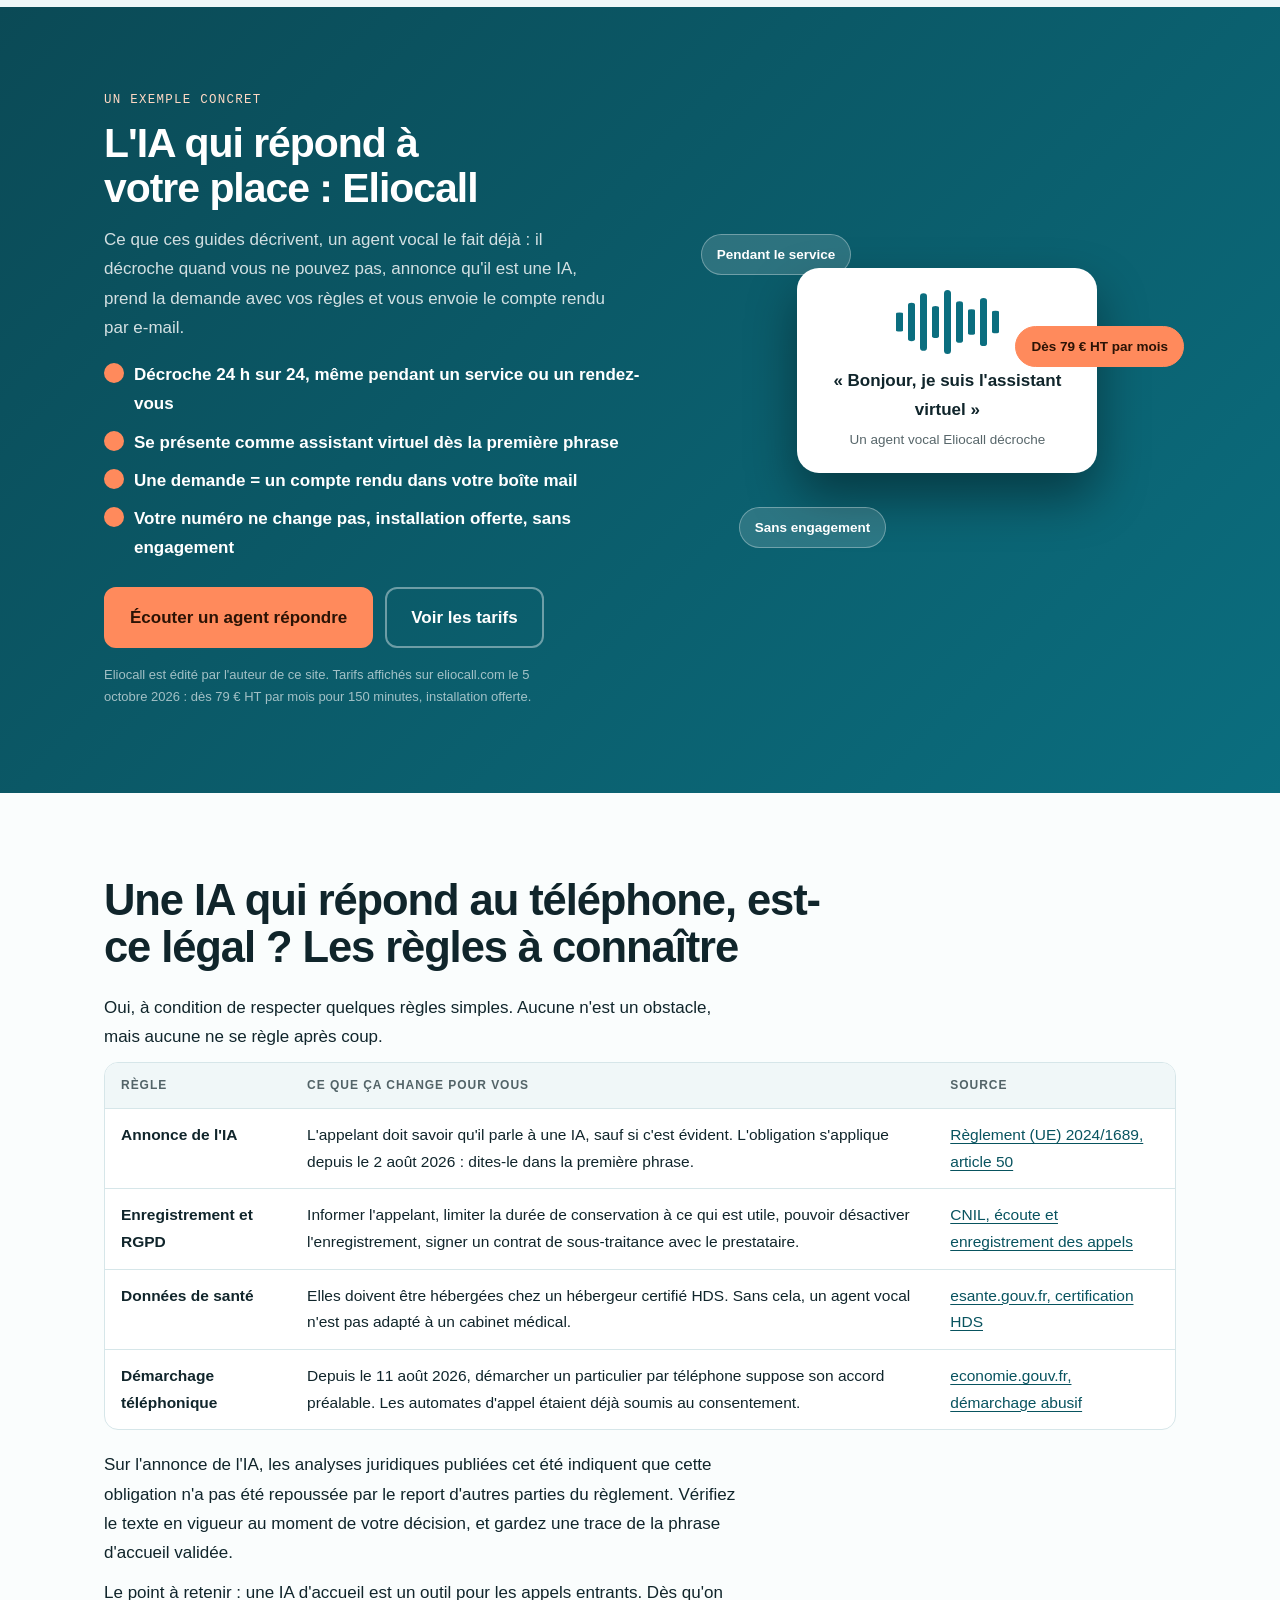
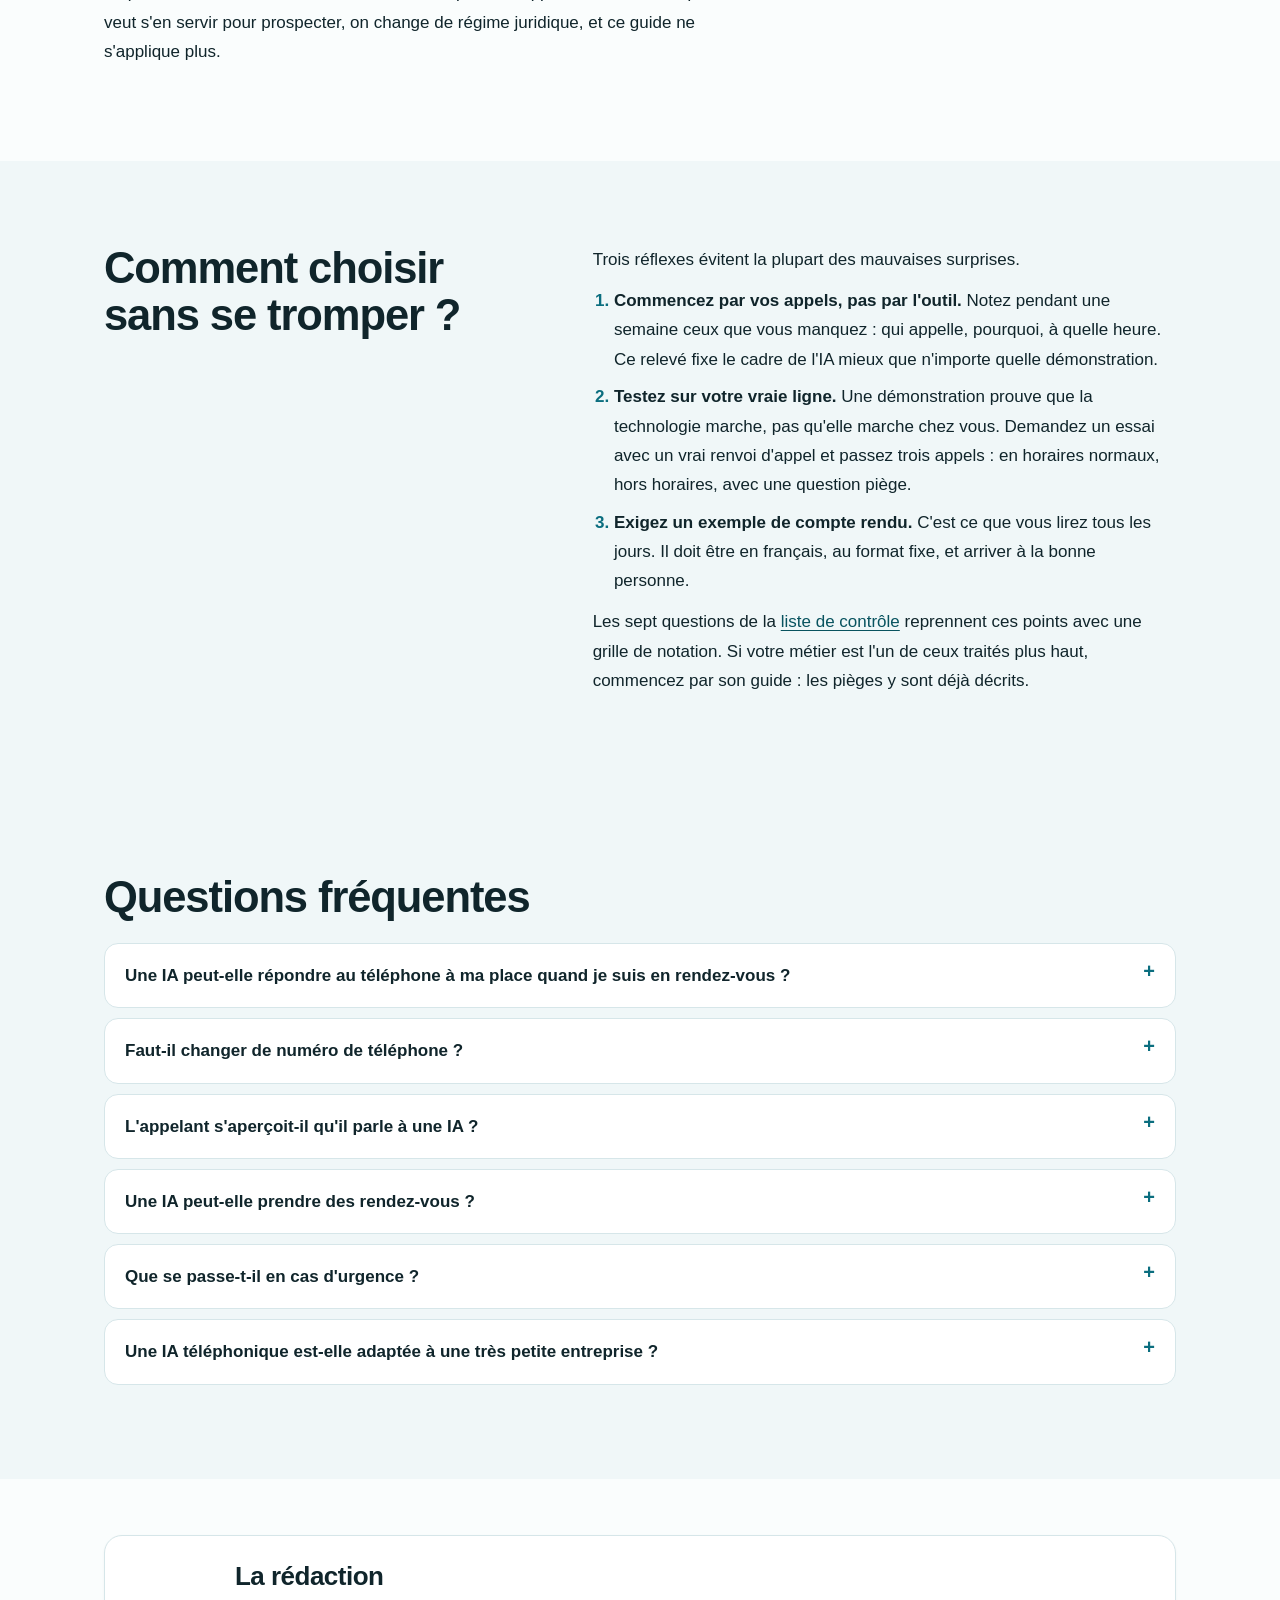
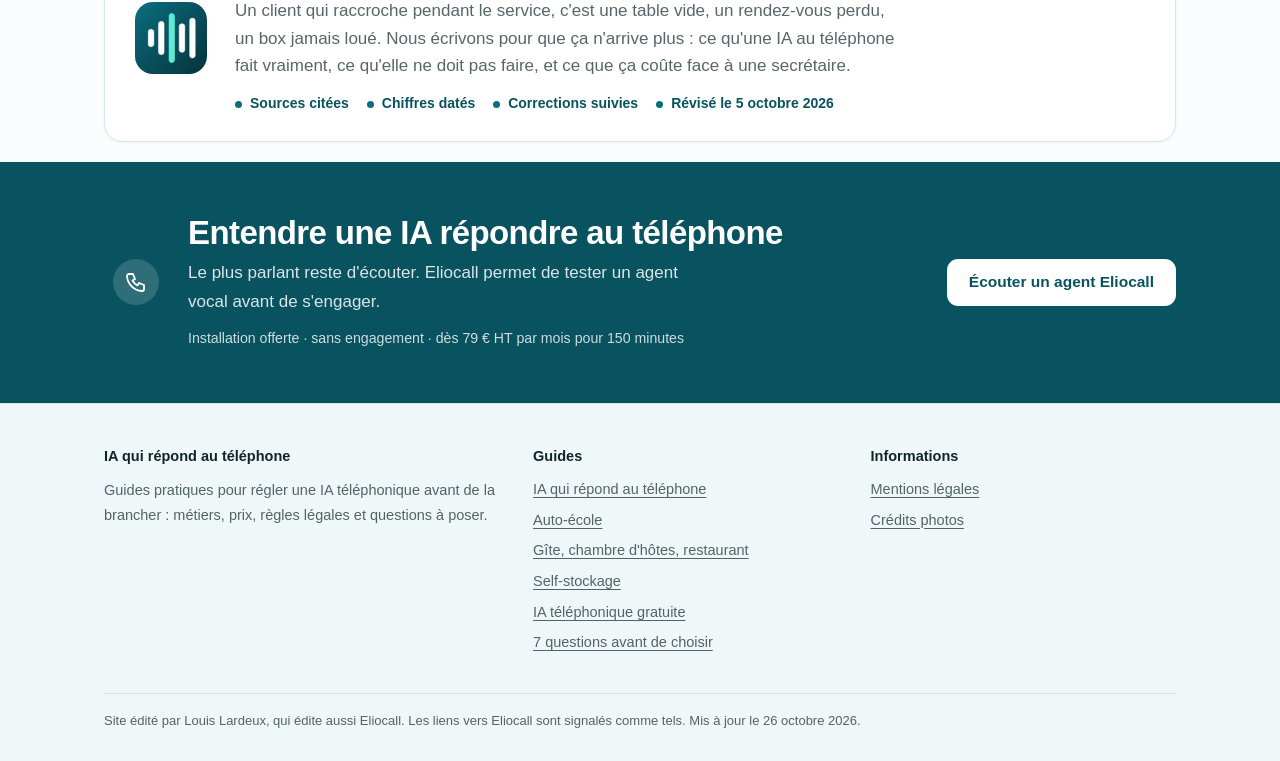
==== commit ebf05a65: "SEO 26/10 : intention de recherche, liens À lire aussi tournants, descriptions, dates" ====
--- a/index.html
+++ b/index.html
@@ -26,7 +26,7 @@
 
 <meta http-equiv="Content-Security-Policy" content="default-src 'self'; script-src 'self' 'unsafe-inline'; style-src 'self' 'unsafe-inline'; img-src 'self' data:; base-uri 'self'; form-action 'none'">
 <meta name="referrer" content="strict-origin-when-cross-origin">
-<script type="application/ld+json">{"@context": "https://schema.org", "@graph": [{"@type": "BreadcrumbList", "itemListElement": [{"@type": "ListItem", "position": 1, "name": "Accueil", "item": "https://ia-qui-repond-au-telephone.eu/"}]}, {"@type": "Article", "headline": "IA qui répond au téléphone : comment ça marche, pour qui, et combien ça coûte", "description": "Une IA peut répondre au téléphone à votre place : fonctionnement, métiers concernés, coût face à une secrétaire et règles légales à respecter.", "inLanguage": "fr-FR", "datePublished": "2026-10-05", "dateModified": "2026-10-26", "mainEntityOfPage": "https://ia-qui-repond-au-telephone.eu/", "author": {"@type": "Organization", "name": "IA qui répond au téléphone", "url": "https://ia-qui-repond-au-telephone.eu"}, "publisher": {"@type": "Organization", "name": "IA qui répond au téléphone", "url": "https://ia-qui-repond-au-telephone.eu"}}, {"@type": "FAQPage", "mainEntity": [{"@type": "Question", "name": "Une IA peut-elle répondre au téléphone à ma place quand je suis en rendez-vous ?", "acceptedAnswer": {"@type": "Answer", "text": "Oui, c'est l'un de ses usages les plus courants. Elle décroche quand vous ne le faites pas (ligne occupée, pas de réponse), prend la demande et vous envoie un compte rendu que vous lisez après le rendez-vous. Vous rappelez ensuite avec toutes les informations."}}, {"@type": "Question", "name": "Faut-il changer de numéro de téléphone ?", "acceptedAnswer": {"@type": "Answer", "text": "Non. On met en place un renvoi d'appel sur non-réponse ou occupation depuis votre ligne actuelle vers un numéro fourni par le prestataire. Votre numéro ne change pas. Prévoyez en général un à deux jours pour l'activer, selon l'opérateur."}}, {"@type": "Question", "name": "L'appelant s'aperçoit-il qu'il parle à une IA ?", "acceptedAnswer": {"@type": "Answer", "text": "Il doit en être informé : l'article 50 du règlement européen sur l'IA l'exige, sauf si c'est évident. Une voix de synthèse récente est souvent naturelle, mais la transparence est la règle. Dire clairement « assistante virtuelle » dans la première phrase évite aussi les malentendus."}}, {"@type": "Question", "name": "Une IA peut-elle prendre des rendez-vous ?", "acceptedAnswer": {"@type": "Answer", "text": "Seulement si elle est reliée à votre agenda. Sans cela, elle note le créneau souhaité et vous le confirmez ensuite. Dans tous les cas, elle ne doit jamais dire qu'un rendez-vous est confirmé si elle n'a pas pu l'enregistrer."}}, {"@type": "Question", "name": "Que se passe-t-il en cas d'urgence ?", "acceptedAnswer": {"@type": "Answer", "text": "Cela dépend des consignes. Pour un artisan, elle demande tout de suite si c'est urgent et signale le message en priorité. Pour une urgence vitale, elle ne gère rien : elle invite l'appelant à composer le 15, le 17, le 18 ou le 112."}}, {"@type": "Question", "name": "Une IA téléphonique est-elle adaptée à une très petite entreprise ?", "acceptedAnswer": {"@type": "Answer", "text": "Oui, c'est souvent là qu'elle apporte le plus : quand vous êtes seul, chaque appel manqué est une demande perdue. Des offres d'entrée existent à partir de quelques dizaines d'euros par mois. Le bon test reste financier : comparez le coût mensuel à la valeur des demandes que vous récupérez."}}]}, {"@type": "WebSite", "@id": "https://ia-qui-repond-au-telephone.eu/#site", "name": "IA qui répond au téléphone", "url": "https://ia-qui-repond-au-telephone.eu/", "inLanguage": "fr-FR"}, {"@type": "Organization", "@id": "https://ia-qui-repond-au-telephone.eu/#org", "name": "IA qui répond au téléphone", "url": "https://ia-qui-repond-au-telephone.eu/", "logo": {"@type": "ImageObject", "url": "https://ia-qui-repond-au-telephone.eu/icon-192.png", "width": 192, "height": 192}}]}</script>
+<script type="application/ld+json">{"@context": "https://schema.org", "@graph": [{"@type": "BreadcrumbList", "itemListElement": [{"@type": "ListItem", "position": 1, "name": "Accueil", "item": "https://ia-qui-repond-au-telephone.eu/"}]}, {"@type": "Article", "headline": "IA qui répond au téléphone : comment ça marche, pour qui, et combien ça coûte", "description": "Une IA peut répondre au téléphone à votre place : fonctionnement, métiers concernés, coût face à une secrétaire et règles légales à respecter.", "inLanguage": "fr-FR", "datePublished": "2026-10-05", "dateModified": "2026-10-05", "mainEntityOfPage": "https://ia-qui-repond-au-telephone.eu/", "author": {"@type": "Organization", "name": "IA qui répond au téléphone", "url": "https://ia-qui-repond-au-telephone.eu"}, "publisher": {"@type": "Organization", "name": "IA qui répond au téléphone", "url": "https://ia-qui-repond-au-telephone.eu"}}, {"@type": "FAQPage", "mainEntity": [{"@type": "Question", "name": "Une IA peut-elle répondre au téléphone à ma place quand je suis en rendez-vous ?", "acceptedAnswer": {"@type": "Answer", "text": "Oui, c'est l'un de ses usages les plus courants. Elle décroche quand vous ne le faites pas (ligne occupée, pas de réponse), prend la demande et vous envoie un compte rendu que vous lisez après le rendez-vous. Vous rappelez ensuite avec toutes les informations."}}, {"@type": "Question", "name": "Faut-il changer de numéro de téléphone ?", "acceptedAnswer": {"@type": "Answer", "text": "Non. On met en place un renvoi d'appel sur non-réponse ou occupation depuis votre ligne actuelle vers un numéro fourni par le prestataire. Votre numéro ne change pas. Prévoyez en général un à deux jours pour l'activer, selon l'opérateur."}}, {"@type": "Question", "name": "L'appelant s'aperçoit-il qu'il parle à une IA ?", "acceptedAnswer": {"@type": "Answer", "text": "Il doit en être informé : l'article 50 du règlement européen sur l'IA l'exige, sauf si c'est évident. Une voix de synthèse récente est souvent naturelle, mais la transparence est la règle. Dire clairement « assistante virtuelle » dans la première phrase évite aussi les malentendus."}}, {"@type": "Question", "name": "Une IA peut-elle prendre des rendez-vous ?", "acceptedAnswer": {"@type": "Answer", "text": "Seulement si elle est reliée à votre agenda. Sans cela, elle note le créneau souhaité et vous le confirmez ensuite. Dans tous les cas, elle ne doit jamais dire qu'un rendez-vous est confirmé si elle n'a pas pu l'enregistrer."}}, {"@type": "Question", "name": "Que se passe-t-il en cas d'urgence ?", "acceptedAnswer": {"@type": "Answer", "text": "Cela dépend des consignes. Pour un artisan, elle demande tout de suite si c'est urgent et signale le message en priorité. Pour une urgence vitale, elle ne gère rien : elle invite l'appelant à composer le 15, le 17, le 18 ou le 112."}}, {"@type": "Question", "name": "Une IA téléphonique est-elle adaptée à une très petite entreprise ?", "acceptedAnswer": {"@type": "Answer", "text": "Oui, c'est souvent là qu'elle apporte le plus : quand vous êtes seul, chaque appel manqué est une demande perdue. Des offres d'entrée existent à partir de quelques dizaines d'euros par mois. Le bon test reste financier : comparez le coût mensuel à la valeur des demandes que vous récupérez."}}]}, {"@type": "WebSite", "@id": "https://ia-qui-repond-au-telephone.eu/#site", "name": "IA qui répond au téléphone", "url": "https://ia-qui-repond-au-telephone.eu/", "inLanguage": "fr-FR"}, {"@type": "Organization", "@id": "https://ia-qui-repond-au-telephone.eu/#org", "name": "IA qui répond au téléphone", "url": "https://ia-qui-repond-au-telephone.eu/", "logo": {"@type": "ImageObject", "url": "https://ia-qui-repond-au-telephone.eu/icon-192.png", "width": 192, "height": 192}}]}</script>
 <link rel="stylesheet" href="/style.css">
 <script>(function(){var d=document.documentElement;if(window.matchMedia&&matchMedia("(prefers-reduced-motion: reduce)").matches)return;d.classList.add("i-js");setTimeout(function(){if(!window.__rvok)d.classList.add("i-show")},3500)})();</script>
 </head>
@@ -35,7 +35,7 @@
 <div class="i-rdp" id="rdp" aria-hidden="true"><i></i></div>
 <header class="i-top"><div class="i-wrap"><a class="i-brand" href="/">IA qui répond <span>au téléphone</span></a><nav class="i-nav" aria-label="Navigation"><a href="/auto-ecole/">Auto-école</a><a href="/hebergement-restaurant/">Gîtes et restaurants</a><a href="/self-stockage/">Self-stockage</a><a href="/ia-telephone-gratuite/">IA gratuite&nbsp;?</a><a href="/questions-avant-de-choisir/">7 questions</a></nav><a class="i-btn i-small" href="https://eliocall.com/?utm_source=ia-qui-repond-au-telephone&amp;utm_medium=guide&amp;utm_campaign=header" rel="nofollow sponsored noopener">Écouter Eliocall</a></div></header>
 <main id="contenu">
-<section class="i-hp" data-ap><div class="i-wrap"><div><div class="i-hk">Guide pratique de l'IA téléphonique</div><h1>IA qui répond au téléphone&nbsp;: comment ça marche, pour qui, et combien ça coûte</h1><p class="i-hl">Oui, une IA peut répondre à votre téléphone quand vous ne pouvez pas&nbsp;: elle décroche, comprend la demande, prend un message complet et vous envoie un compte rendu. Voici ce qu'elle fait vraiment, ce qu'elle ne doit jamais faire, et ce que ça coûte face à une secrétaire.</p><div class="i-hacts"><a class="i-hb1" href="#demo">Écouter un appel en direct</a><a class="i-hb2" href="https://eliocall.com/?utm_source=ia-qui-repond-au-telephone&amp;utm_medium=guide&amp;utm_campaign=hero-ecouter#hero-form" rel="nofollow sponsored noopener">Écouter un agent Eliocall</a></div><p class="i-hsub">Ou <a href="#existe-t-il-une-ia">lisez d'abord la réponse</a>. Démonstration d'agent vocal sur eliocall.com.</p><div class="i-htr"><span>Mis à jour le 26 octobre 2026</span><span>Sources citées</span><span>Outils gratuits</span></div></div><div class="i-hgrid" aria-label="Métiers couverts"><a href="/auto-ecole/"><img src="/img/autoecole-s.jpg" alt="Voiture d'une auto-école, avec double commande" width="720" height="540" loading="eager" decoding="async"><span>Auto-école<small>«&nbsp;Je voudrais passer le permis&nbsp;»</small></span></a><a href="/hebergement-restaurant/"><img src="/img/gite-s.jpg" alt="Chambre d'hôtes dans un domaine en pierre" width="720" height="482" loading="eager" decoding="async"><span>Chambre d'hôtes<small>«&nbsp;Vous avez de la place samedi&nbsp;?&nbsp;»</small></span></a><a href="/hebergement-restaurant/"><img src="/img/bistrot2-s.jpg" alt="Salle de restaurant avec un bar" width="720" height="540" loading="eager" decoding="async"><span>Restaurant<small>«&nbsp;Une table pour six&nbsp;»</small></span></a><a href="/self-stockage/"><img src="/img/stockage2-s.jpg" alt="Couloir de box dans un centre de self-stockage" width="720" height="540" loading="eager" decoding="async"><span>Self-stockage<small>«&nbsp;Un box de 5 m²&nbsp;?&nbsp;»</small></span></a></div></div><div class="i-hwave" aria-hidden="true"><svg viewBox="0 0 1440 54" preserveAspectRatio="none"><path d="M0 34 Q180 8 360 30 T720 30 T1080 30 T1440 26 V54 H0Z" fill="var(--bg)" opacity=".5"/><path d="M0 42 Q240 18 480 40 T960 38 T1440 36 V54 H0Z" fill="var(--bg)"/></svg></div></section>
+<section class="i-hp" data-ap><div class="i-wrap"><div><div class="i-hk">Guide pratique de l'IA téléphonique</div><h1>IA qui répond au téléphone&nbsp;: comment ça marche, pour qui, et combien ça coûte</h1><p class="i-hl">Oui, une IA peut répondre à votre téléphone quand vous ne pouvez pas&nbsp;: elle décroche, comprend la demande, prend un message complet et vous envoie un compte rendu. Voici ce qu'elle fait vraiment, ce qu'elle ne doit jamais faire, et ce que ça coûte face à une secrétaire.</p><div class="i-hacts"><a class="i-hb1" href="#demo">Écouter un appel en direct</a><a class="i-hb2" href="https://eliocall.com/?utm_source=ia-qui-repond-au-telephone&amp;utm_medium=guide&amp;utm_campaign=hero-ecouter#hero-form" rel="nofollow sponsored noopener">Écouter un agent Eliocall</a></div><p class="i-hsub">Ou <a href="#existe-t-il-une-ia">lisez d'abord la réponse</a>. Démonstration d'agent vocal sur eliocall.com.</p><div class="i-htr"><span>Mis à jour le 5 octobre 2026</span><span>Sources citées</span><span>Outils gratuits</span></div></div><div class="i-hgrid" aria-label="Métiers couverts"><a href="/auto-ecole/"><img src="/img/autoecole-s.jpg" alt="Voiture d'une auto-école, avec double commande" width="720" height="540" loading="eager" decoding="async"><span>Auto-école<small>«&nbsp;Je voudrais passer le permis&nbsp;»</small></span></a><a href="/hebergement-restaurant/"><img src="/img/gite-s.jpg" alt="Chambre d'hôtes dans un domaine en pierre" width="720" height="482" loading="eager" decoding="async"><span>Chambre d'hôtes<small>«&nbsp;Vous avez de la place samedi&nbsp;?&nbsp;»</small></span></a><a href="/hebergement-restaurant/"><img src="/img/bistrot2-s.jpg" alt="Salle de restaurant avec un bar" width="720" height="540" loading="eager" decoding="async"><span>Restaurant<small>«&nbsp;Une table pour six&nbsp;»</small></span></a><a href="/self-stockage/"><img src="/img/stockage2-s.jpg" alt="Couloir de box dans un centre de self-stockage" width="720" height="540" loading="eager" decoding="async"><span>Self-stockage<small>«&nbsp;Un box de 5 m²&nbsp;?&nbsp;»</small></span></a></div></div><div class="i-hwave" aria-hidden="true"><svg viewBox="0 0 1440 54" preserveAspectRatio="none"><path d="M0 34 Q180 8 360 30 T720 30 T1080 30 T1440 26 V54 H0Z" fill="var(--bg)" opacity=".5"/><path d="M0 42 Q240 18 480 40 T960 38 T1440 36 V54 H0Z" fill="var(--bg)"/></svg></div></section>
 <div class="i-lm" data-ap><p>Ce que disent vos appelants quand personne ne décroche</p><div class="i-lmt"><span>«&nbsp;Vous auriez de la place samedi soir&nbsp;?&nbsp;»</span><span>«&nbsp;Je voudrais m'inscrire au permis&nbsp;»</span><span>«&nbsp;Je cherche un box de cinq mètres carrés&nbsp;»</span><span>«&nbsp;Bonjour, c'est pour une réservation&nbsp;»</span><span>«&nbsp;Vous êtes ouverts le dimanche&nbsp;?&nbsp;»</span><span>«&nbsp;Je rappelle, personne ne répondait&nbsp;»</span><span>«&nbsp;Quel est le tarif pour un week-end&nbsp;?&nbsp;»</span><span>«&nbsp;Je voudrais déplacer mon rendez-vous&nbsp;»</span><span aria-hidden="true">«&nbsp;Vous auriez de la place samedi soir&nbsp;?&nbsp;»</span><span aria-hidden="true">«&nbsp;Je voudrais m'inscrire au permis&nbsp;»</span><span aria-hidden="true">«&nbsp;Je cherche un box de cinq mètres carrés&nbsp;»</span><span aria-hidden="true">«&nbsp;Bonjour, c'est pour une réservation&nbsp;»</span><span aria-hidden="true">«&nbsp;Vous êtes ouverts le dimanche&nbsp;?&nbsp;»</span><span aria-hidden="true">«&nbsp;Je rappelle, personne ne répondait&nbsp;»</span><span aria-hidden="true">«&nbsp;Quel est le tarif pour un week-end&nbsp;?&nbsp;»</span><span aria-hidden="true">«&nbsp;Je voudrais déplacer mon rendez-vous&nbsp;»</span></div></div>
 <section id="demo" class="i-ld i-rv"><div class="i-wrap">
 <div>
@@ -134,7 +134,7 @@
 <p>Ce que ces guides décrivent, un agent vocal le fait déjà&nbsp;: il décroche quand vous ne pouvez pas, annonce qu'il est une IA, prend la demande avec vos règles et vous envoie le compte rendu par e-mail.</p>
 <ul class="i-lell"><li>Décroche 24 h sur 24, même pendant un service ou un rendez-vous</li><li>Se présente comme assistant virtuel dès la première phrase</li><li>Une demande = un compte rendu dans votre boîte mail</li><li>Votre numéro ne change pas, installation offerte, sans engagement</li></ul>
 <div class="i-lela"><a class="i-lelb1" href="https://eliocall.com/?utm_source=ia-qui-repond-au-telephone&utm_medium=guide&utm_campaign=ecouter#hero-form" rel="nofollow sponsored noopener">Écouter un agent répondre</a><a class="i-lelb2" href="https://eliocall.com/tarifs/?utm_source=ia-qui-repond-au-telephone&utm_medium=guide&utm_campaign=tarifs" rel="nofollow sponsored noopener">Voir les tarifs</a></div>
-
+<p class="i-lelf">Eliocall est édité par l'auteur de ce site. Tarifs affichés sur eliocall.com le 5 octobre 2026&nbsp;: dès 79 € HT par mois pour 150 minutes, installation offerte.</p>
 </div>
 <div class="i-lelv" aria-hidden="true"><div class="i-lelc"><div class="i-eqw"><i></i><i></i><i></i><i></i><i></i><i></i><i></i><i></i><i></i></div><strong>«&nbsp;Bonjour, je suis l'assistant virtuel&nbsp;»</strong><small>Un agent vocal Eliocall décroche</small></div>
 <span class="i-lelp i-lelp1">Pendant le service</span><span class="i-lelp i-lelp2">Dès 79 € HT par mois</span><span class="i-lelp i-lelp3">Sans engagement</span></div>
@@ -153,10 +153,10 @@
 </ol>
 <p>Les sept questions de la <a href="/questions-avant-de-choisir/">liste de contrôle</a> reprennent ces points avec une grille de notation. Si votre métier est l'un de ceux traités plus haut, commencez par son guide&nbsp;: les pièges y sont déjà décrits.</p>
 </div></div></section><section id="questions" class="i-ls i-rv i-lsfull i-lsalt"><div class="i-wrap i-lsw"><h2>Questions fréquentes</h2><div class="i-lsb"><details><summary>Une IA peut-elle répondre au téléphone à ma place quand je suis en rendez-vous&nbsp;?</summary><p>Oui, c'est l'un de ses usages les plus courants. Elle décroche quand vous ne le faites pas (ligne occupée, pas de réponse), prend la demande et vous envoie un compte rendu que vous lisez après le rendez-vous. Vous rappelez ensuite avec toutes les informations.</p></details><details><summary>Faut-il changer de numéro de téléphone&nbsp;?</summary><p>Non. On met en place un renvoi d'appel sur non-réponse ou occupation depuis votre ligne actuelle vers un numéro fourni par le prestataire. Votre numéro ne change pas. Prévoyez en général un à deux jours pour l'activer, selon l'opérateur.</p></details><details><summary>L'appelant s'aperçoit-il qu'il parle à une IA&nbsp;?</summary><p>Il doit en être informé&nbsp;: l'article 50 du règlement européen sur l'IA l'exige, sauf si c'est évident. Une voix de synthèse récente est souvent naturelle, mais la transparence est la règle. Dire clairement «&nbsp;assistante virtuelle&nbsp;» dans la première phrase évite aussi les malentendus.</p></details><details><summary>Une IA peut-elle prendre des rendez-vous&nbsp;?</summary><p>Seulement si elle est reliée à votre agenda. Sans cela, elle note le créneau souhaité et vous le confirmez ensuite. Dans tous les cas, elle ne doit jamais dire qu'un rendez-vous est confirmé si elle n'a pas pu l'enregistrer.</p></details><details><summary>Que se passe-t-il en cas d'urgence&nbsp;?</summary><p>Cela dépend des consignes. Pour un artisan, elle demande tout de suite si c'est urgent et signale le message en priorité. Pour une urgence vitale, elle ne gère rien&nbsp;: elle invite l'appelant à composer le 15, le 17, le 18 ou le 112.</p></details><details><summary>Une IA téléphonique est-elle adaptée à une très petite entreprise&nbsp;?</summary><p>Oui, c'est souvent là qu'elle apporte le plus&nbsp;: quand vous êtes seul, chaque appel manqué est une demande perdue. Des offres d'entrée existent à partir de quelques dizaines d'euros par mois. Le bon test reste financier&nbsp;: comparez le coût mensuel à la valeur des demandes que vous récupérez.</p></details></div></div></section>
-<section class="i-rdn" id="redaction"><div class="i-wrap"><div class="i-rdc"><img class="i-rdm" src="/auteur.jpg" alt="" width="72" height="72" loading="lazy" decoding="async"><div><h2>Thomas</h2><p>Je suis Thomas, ancien restaurateur. Un client qui raccroche pendant le service, c'est une table vide. J'écris pour que ça n'arrive plus.</p><ul><li>Sources citées</li><li>Chiffres datés</li><li>Corrections suivies</li><li>Révisé le 8 octobre 2026</li></ul></div></div></div></section>
+<section class="i-rdn" id="redaction"><div class="i-wrap"><div class="i-rdc"><img class="i-rdm" src="/icon-192.png" alt="" width="72" height="72" loading="lazy" decoding="async"><div><h2>La rédaction</h2><p>Un client qui raccroche pendant le service, c'est une table vide, un rendez-vous perdu, un box jamais loué. Nous écrivons pour que ça n'arrive plus&nbsp;: ce qu'une IA au téléphone fait vraiment, ce qu'elle ne doit pas faire, et ce que ça coûte face à une secrétaire.</p><ul><li>Sources citées</li><li>Chiffres datés</li><li>Corrections suivies</li><li>Révisé le 5 octobre 2026</li></ul></div></div></div></section>
 <div class="i-band"><div class="i-wrap"><div><div class="i-rg" aria-hidden="true"><span></span><span></span><span></span><b><svg viewBox="0 0 24 24" width="24" height="24" fill="none" stroke="#fff" stroke-width="1.8" stroke-linecap="round" stroke-linejoin="round"><path d="M5 4h4l2 5-2.5 1.5a11 11 0 0 0 5 5L15 13l5 2v4a2 2 0 0 1-2 2A16 16 0 0 1 3 6a2 2 0 0 1 2-2z"/></svg></b></div><div><h2>Entendre une IA répondre au téléphone</h2><p>Le plus parlant reste d'écouter. Eliocall permet de tester un agent vocal avant de s'engager.</p><small style="display:block;margin-top:10px;opacity:.8">Installation offerte · sans engagement · dès 79 € HT par mois pour 150 minutes</small></div></div><a class="i-btn" href="https://eliocall.com/?utm_source=ia-qui-repond-au-telephone&amp;utm_medium=guide&amp;utm_campaign=accueil" rel="nofollow sponsored noopener">Écouter un agent Eliocall</a></div></div>
 </main>
-<footer class="i-foot"><div class="i-wrap"><div><b>IA qui répond <span>au téléphone</span></b><p>Guides pratiques pour régler une IA téléphonique avant de la brancher&nbsp;: métiers, prix, règles légales et questions à poser.</p></div><div><b>Guides</b><ul><li><a href="/">IA qui répond au téléphone</a></li><li><a href="/auto-ecole/">Auto-école</a></li><li><a href="/hebergement-restaurant/">Gîte, chambre d'hôtes, restaurant</a></li><li><a href="/self-stockage/">Self-stockage</a></li><li><a href="/ia-telephone-gratuite/">IA téléphonique gratuite</a></li><li><a href="/questions-avant-de-choisir/">7 questions avant de choisir</a></li></ul></div><div><b>Informations</b><ul><li><a href="/mentions-legales/">Mentions légales</a></li><li><a href="/mentions-legales/#credits-photos">Crédits photos</a></li></ul></div><div class="i-small">Site édité par Thomas. Mis à jour le 26 octobre 2026.</div></div></footer>
+<footer class="i-foot"><div class="i-wrap"><div><b>IA qui répond <span>au téléphone</span></b><p>Guides pratiques pour régler une IA téléphonique avant de la brancher&nbsp;: métiers, prix, règles légales et questions à poser.</p></div><div><b>Guides</b><ul><li><a href="/">IA qui répond au téléphone</a></li><li><a href="/auto-ecole/">Auto-école</a></li><li><a href="/hebergement-restaurant/">Gîte, chambre d'hôtes, restaurant</a></li><li><a href="/self-stockage/">Self-stockage</a></li><li><a href="/ia-telephone-gratuite/">IA téléphonique gratuite</a></li><li><a href="/questions-avant-de-choisir/">7 questions avant de choisir</a></li></ul></div><div><b>Informations</b><ul><li><a href="/mentions-legales/">Mentions légales</a></li><li><a href="/mentions-legales/#credits-photos">Crédits photos</a></li></ul></div><div class="i-small">Site édité par Louis Lardeux, qui édite aussi Eliocall. Les liens vers Eliocall sont signalés comme tels. Mis à jour le 26 octobre 2026.</div></div></footer>
 <script>(function(){var P="i-",d=document;if(window.matchMedia&&matchMedia("(prefers-reduced-motion: reduce)").matches)return;window.__rvok=1;
 var rd=d.getElementById("rdp"),bar=rd&&rd.firstElementChild,top=d.querySelector("."+P+"top"),tk=false;
 function onS(){tk=false;var h=d.documentElement,max=h.scrollHeight-h.clientHeight,y=window.pageYOffset||h.scrollTop;if(bar&&max>0)bar.style.transform="scaleX("+Math.min(1,y/max)+")";if(top){if(y>8)top.classList.add(P+"sc");else top.classList.remove(P+"sc")}}
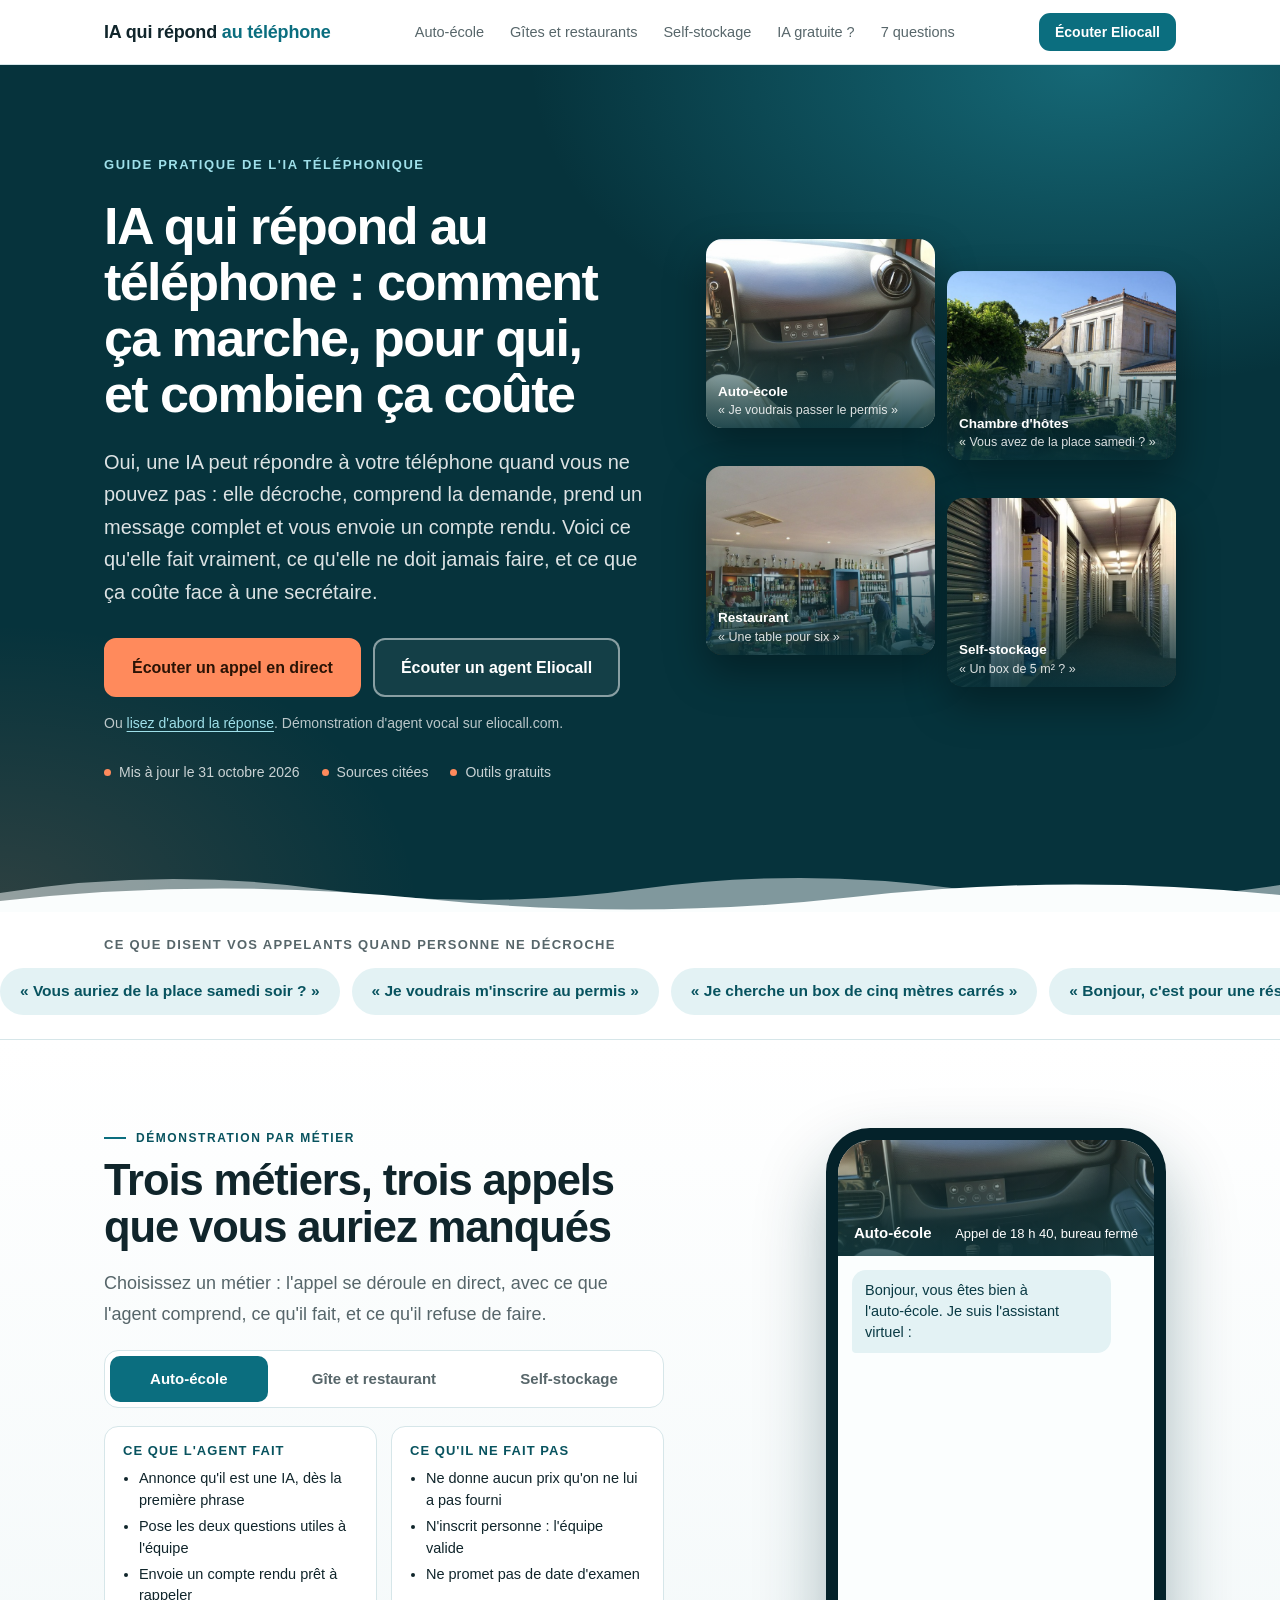
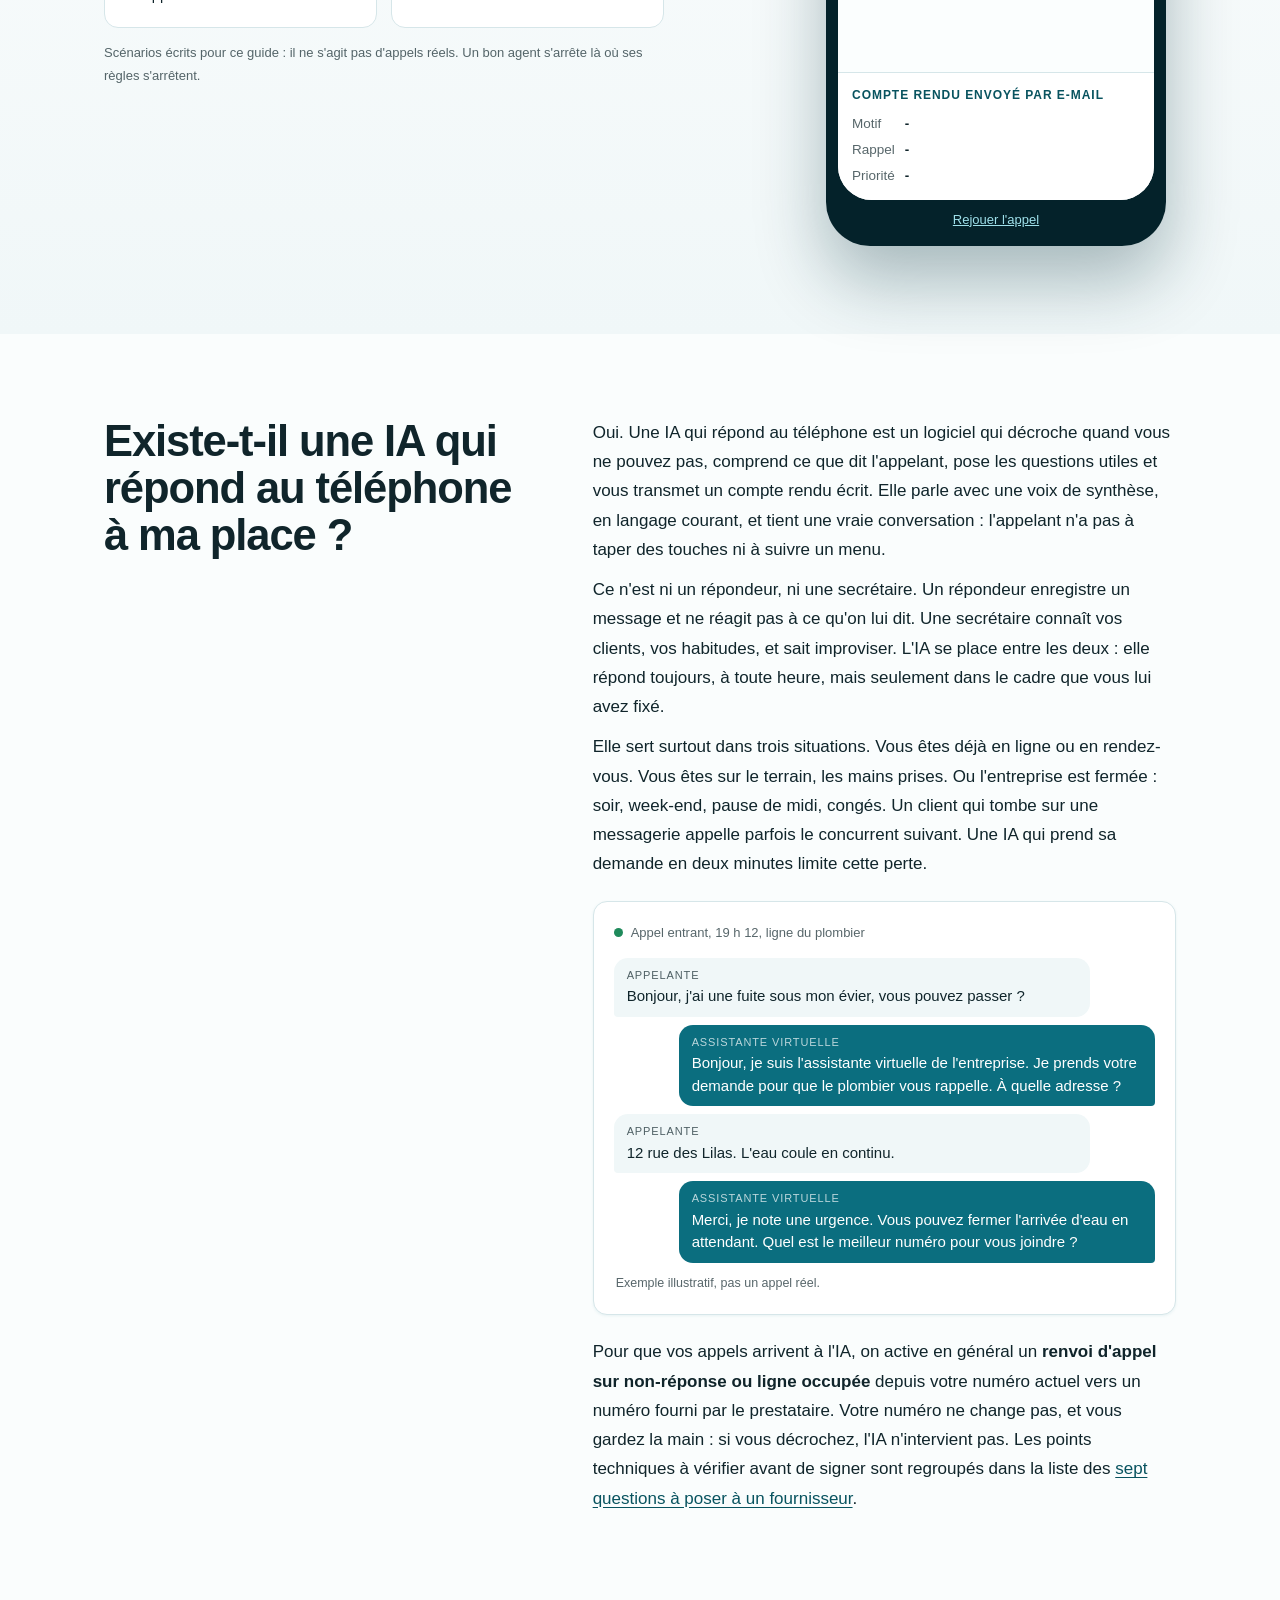
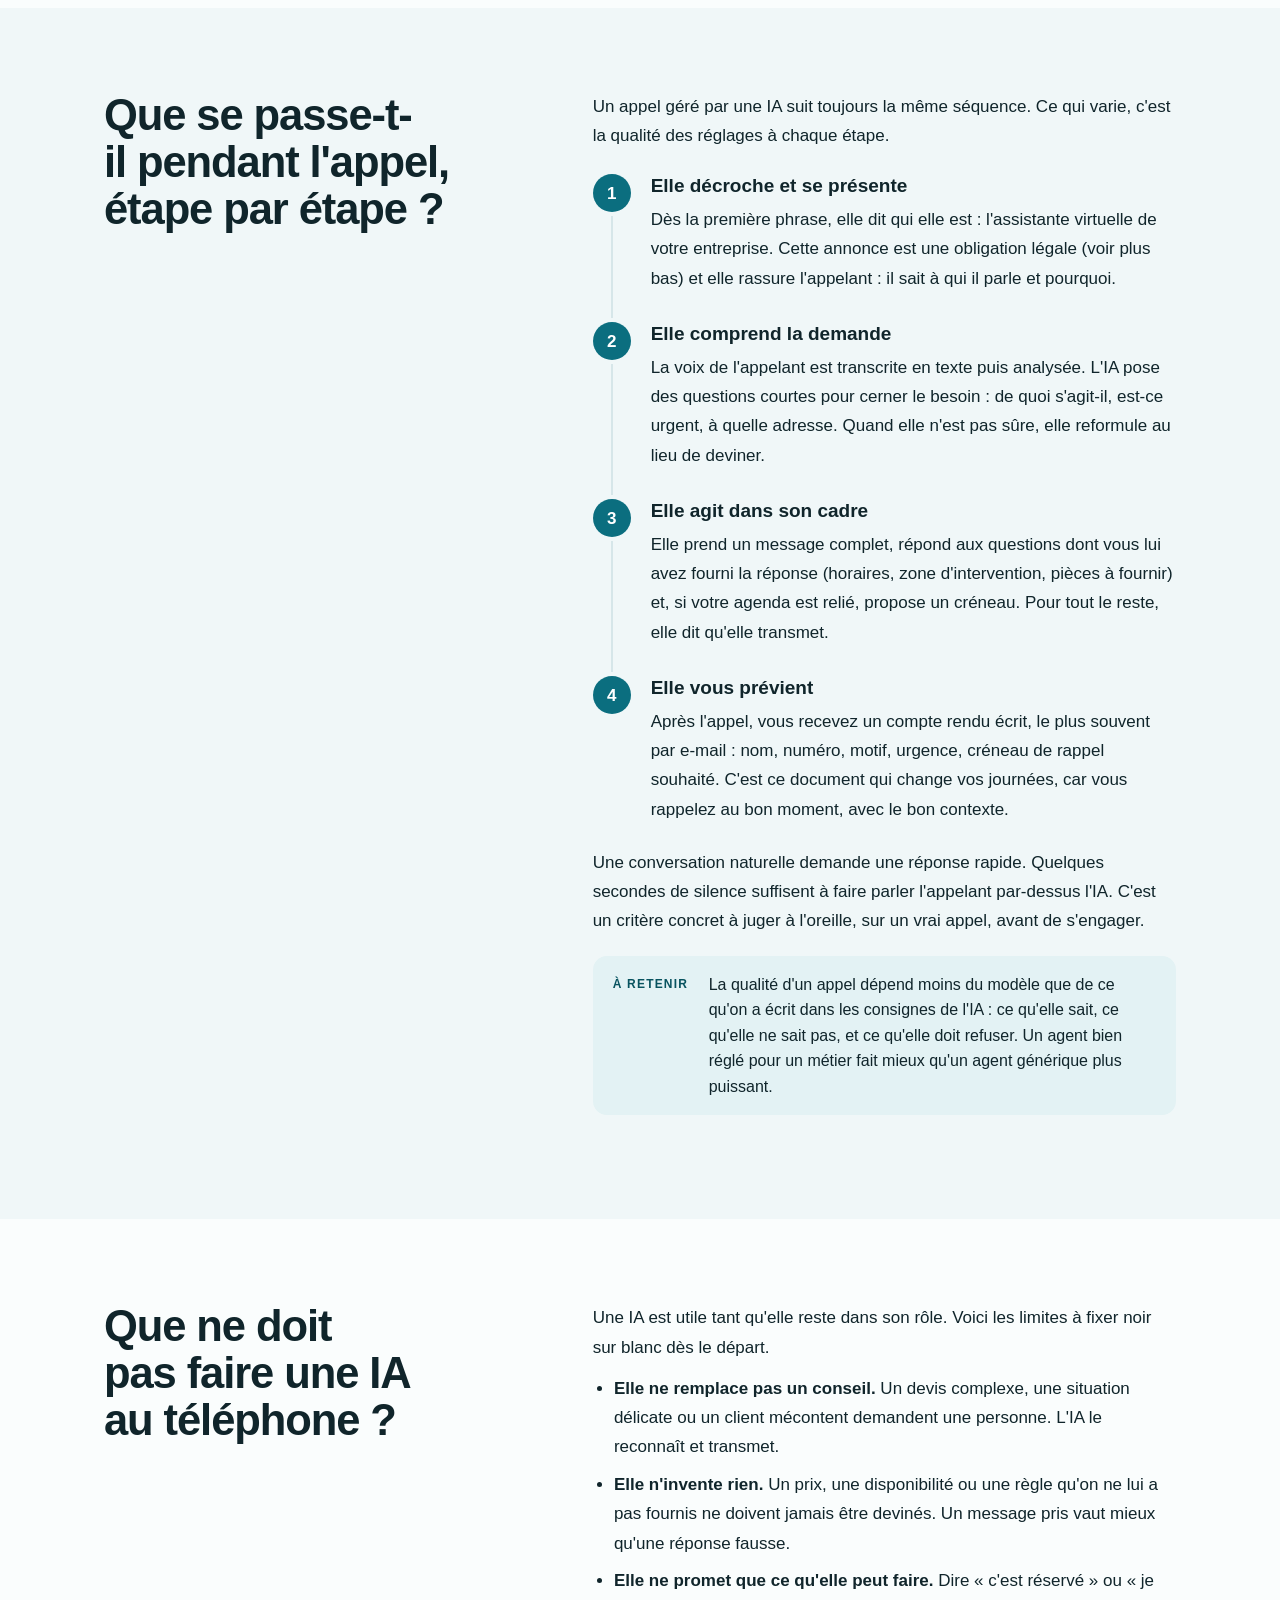
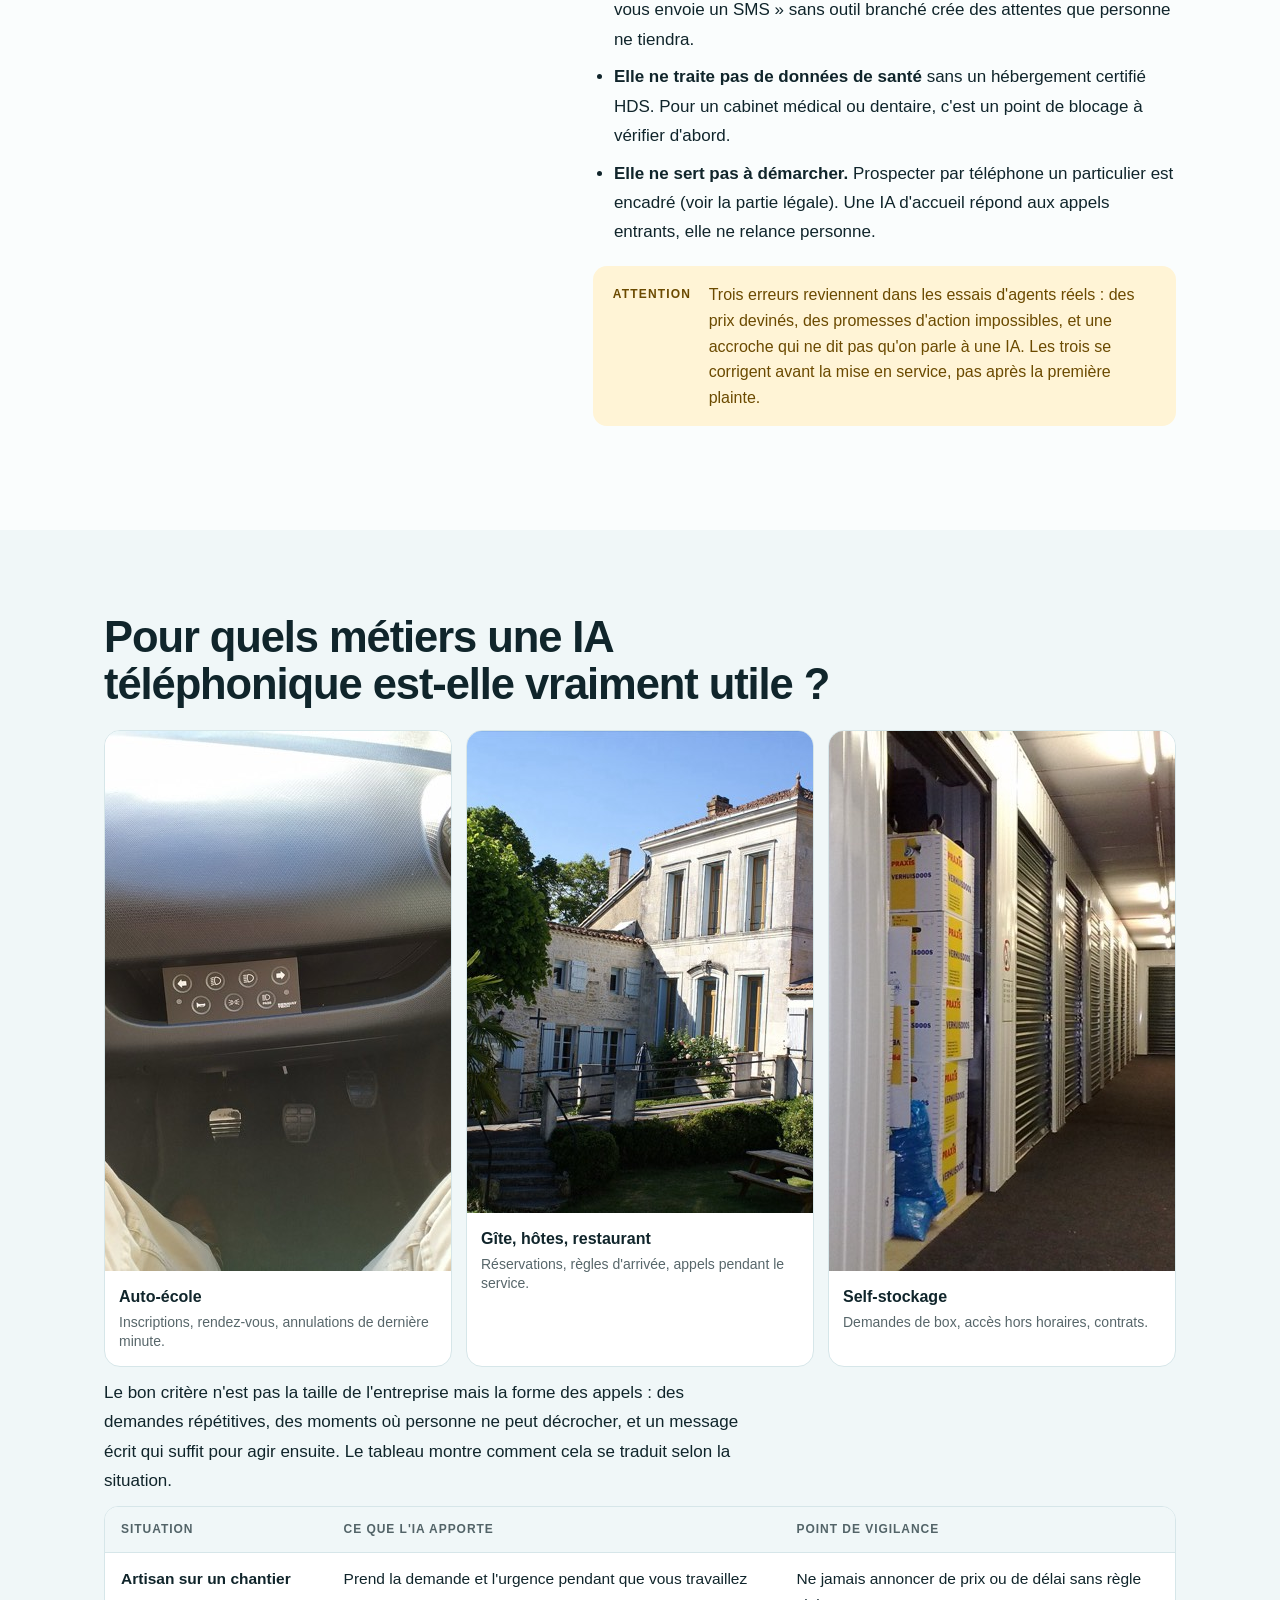
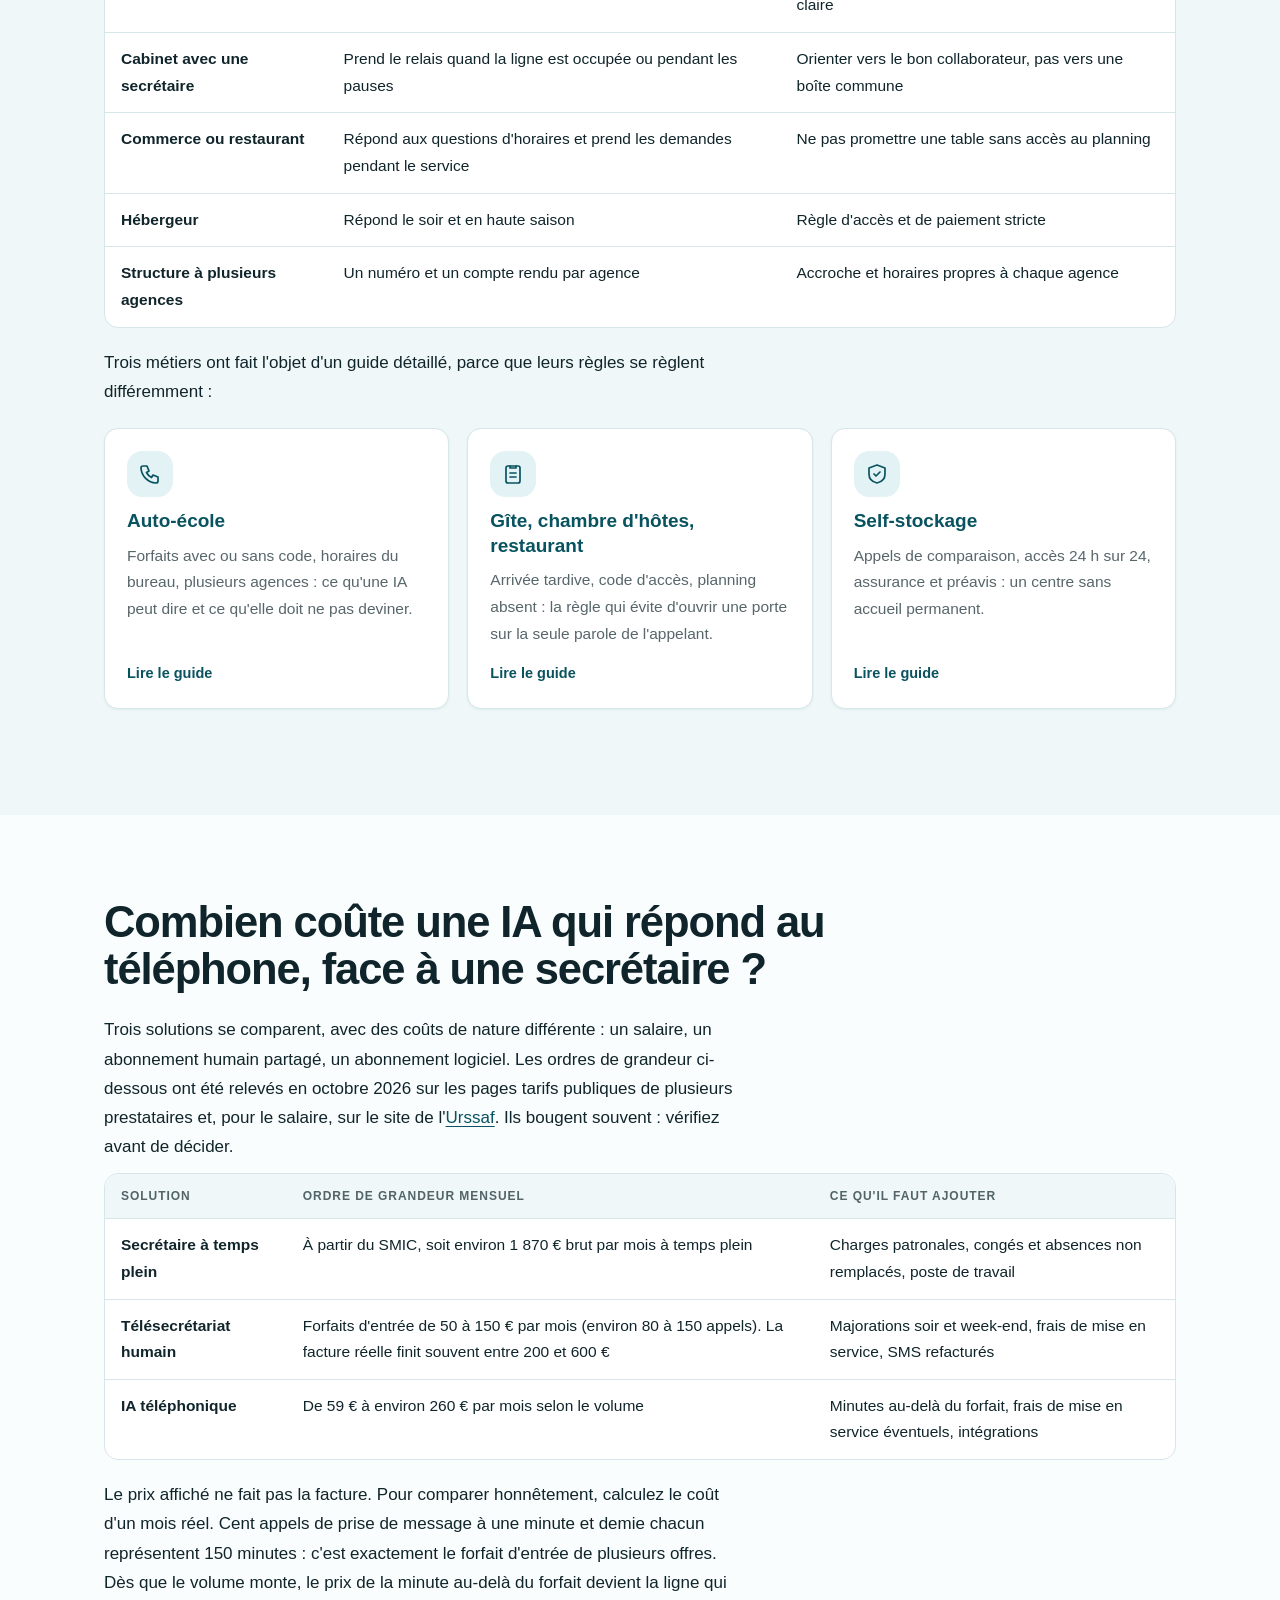
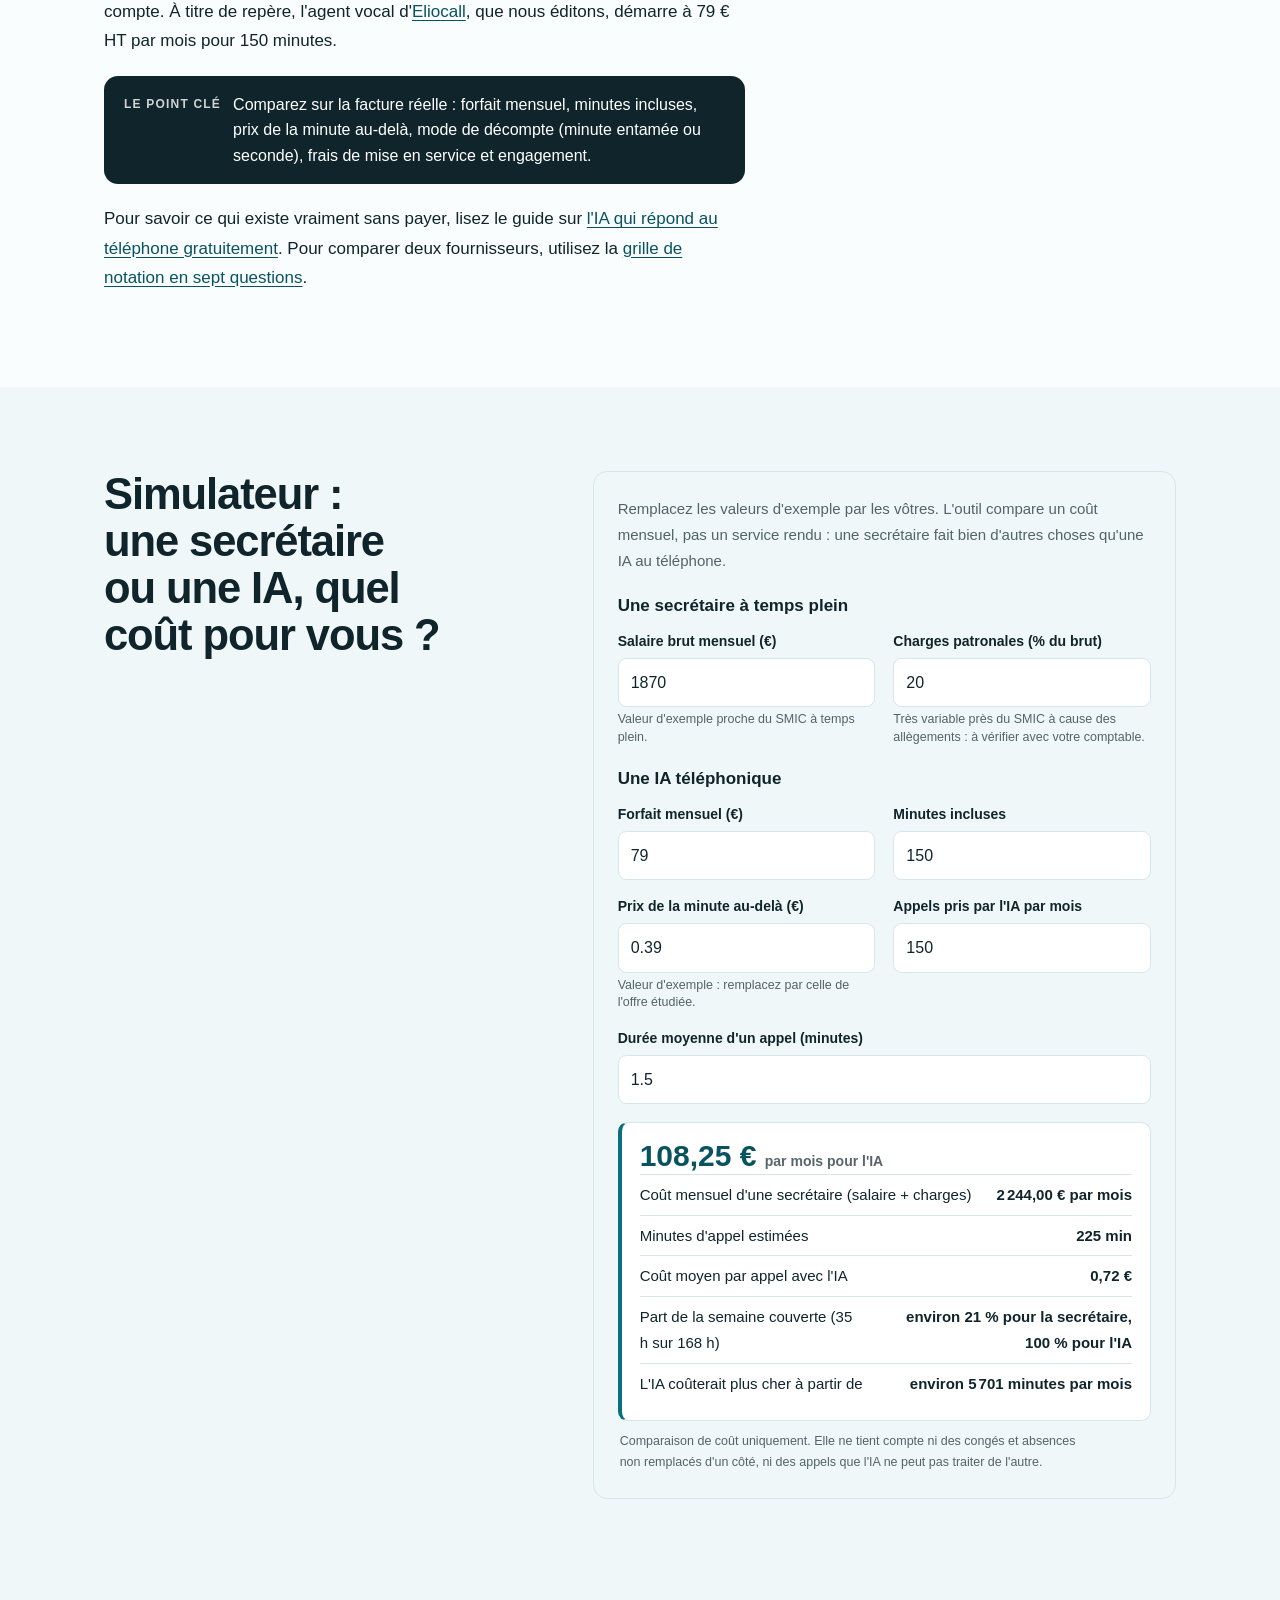
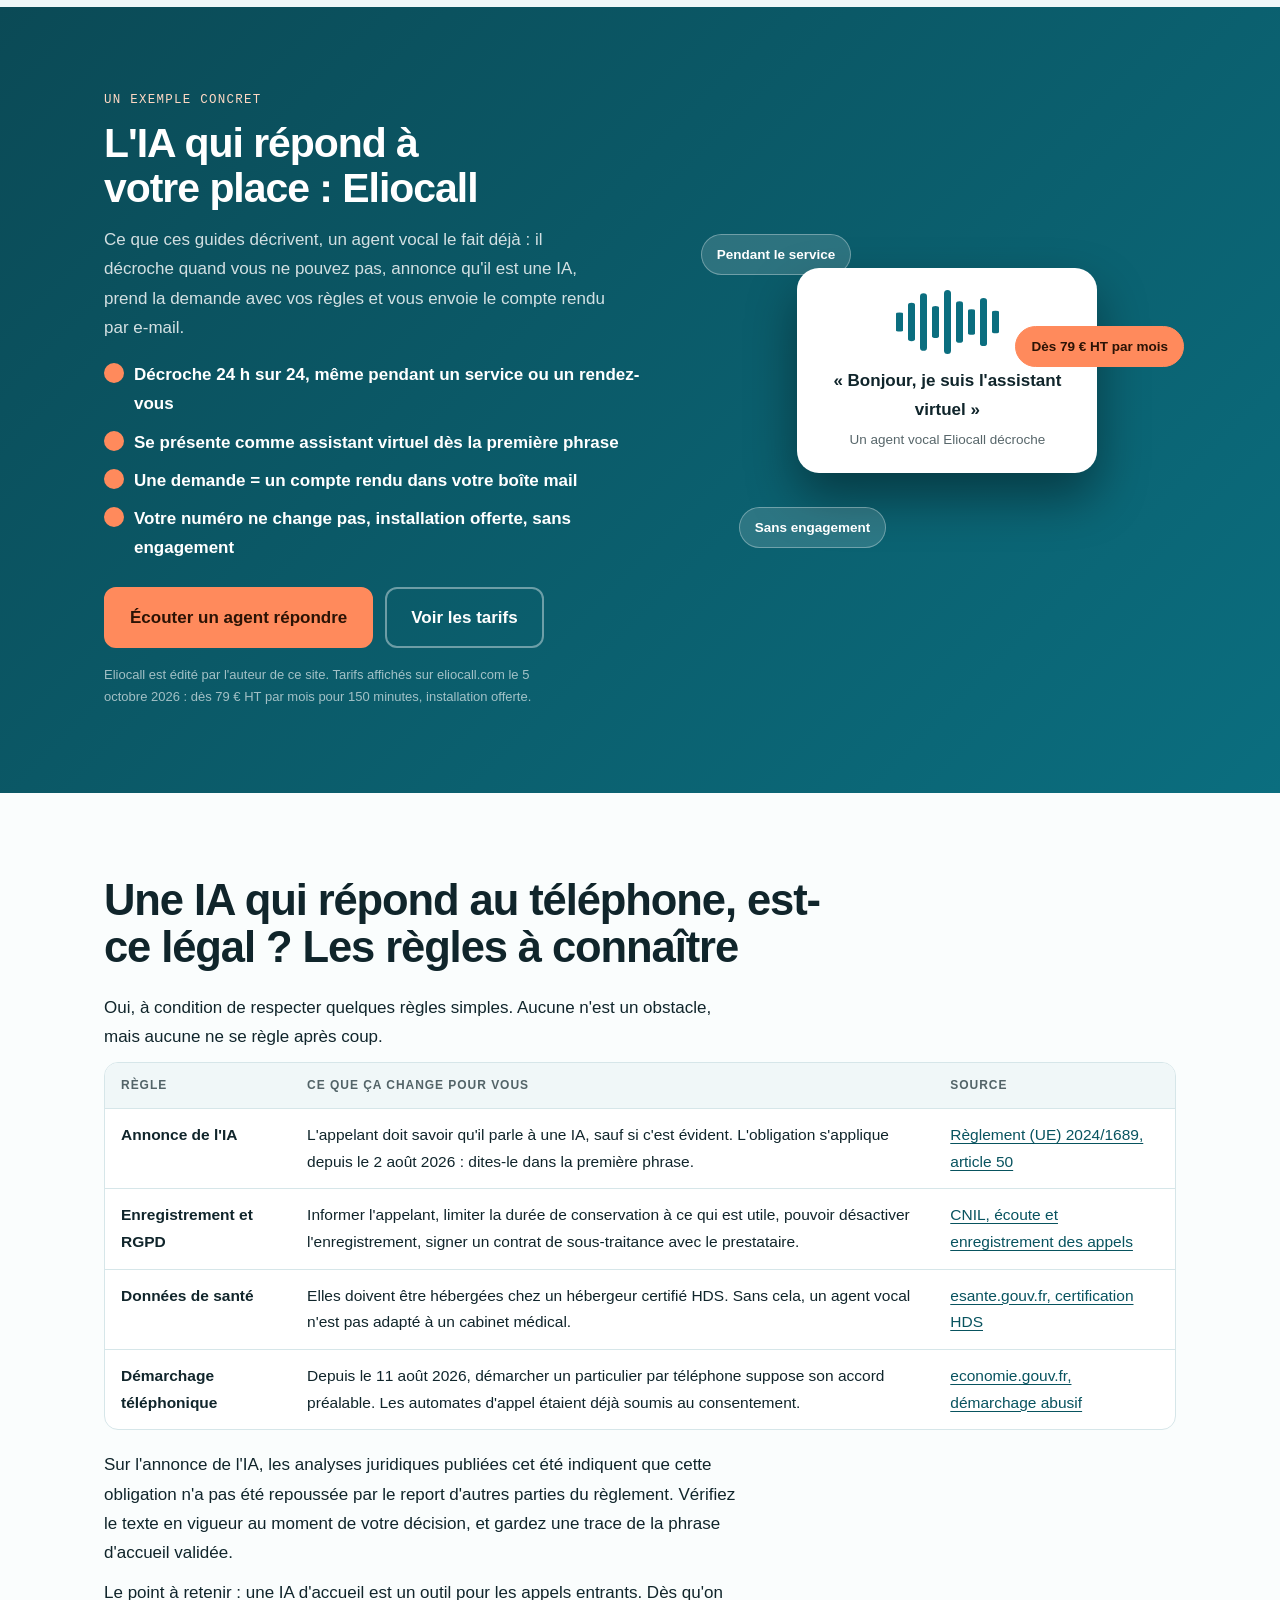
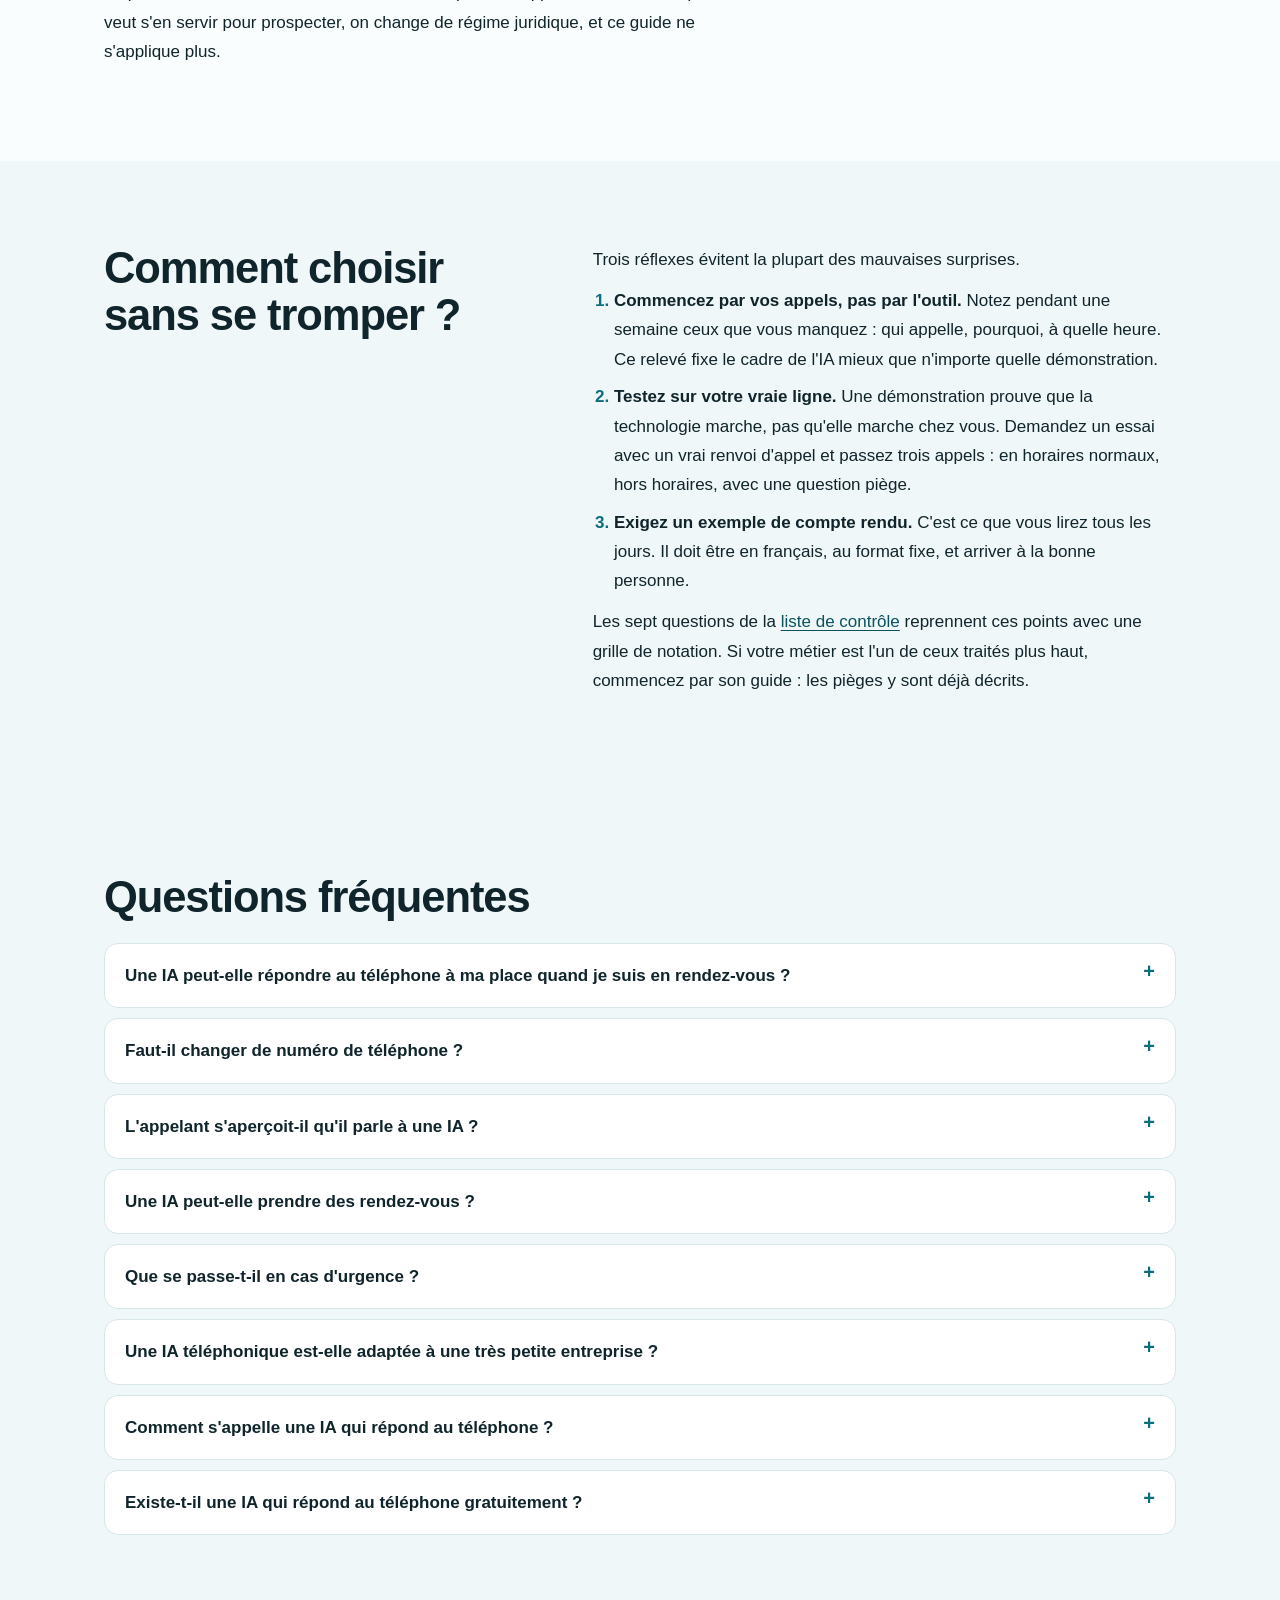
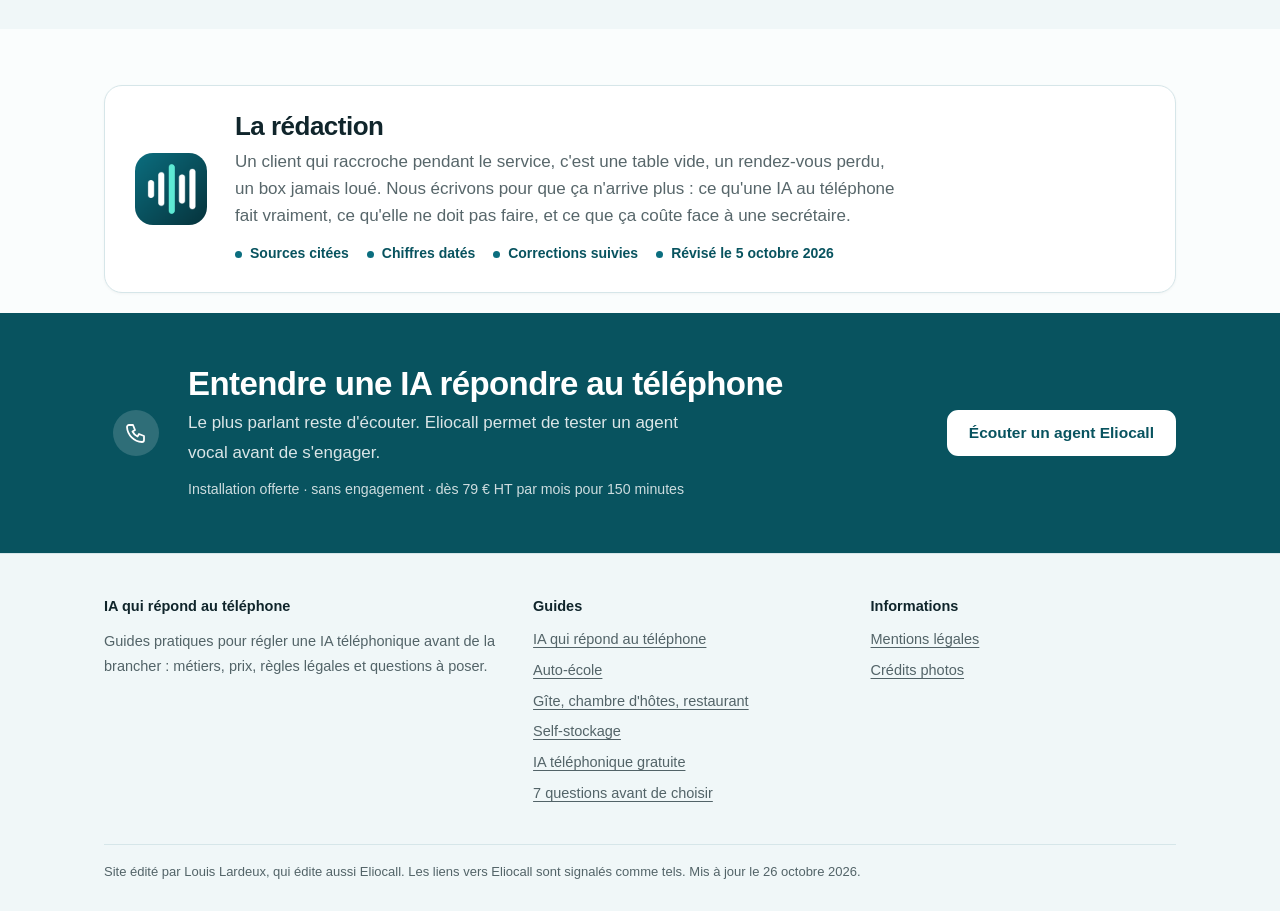
==== commit d1e1745c: "SEO 31/10 : accueil : deux questions ajoutées (comment ça s appelle, gratuit ou pas), crédits photos" ====
--- a/index.html
+++ b/index.html
@@ -26,7 +26,7 @@
 
 <meta http-equiv="Content-Security-Policy" content="default-src 'self'; script-src 'self' 'unsafe-inline'; style-src 'self' 'unsafe-inline'; img-src 'self' data:; base-uri 'self'; form-action 'none'">
 <meta name="referrer" content="strict-origin-when-cross-origin">
-<script type="application/ld+json">{"@context": "https://schema.org", "@graph": [{"@type": "BreadcrumbList", "itemListElement": [{"@type": "ListItem", "position": 1, "name": "Accueil", "item": "https://ia-qui-repond-au-telephone.eu/"}]}, {"@type": "Article", "headline": "IA qui répond au téléphone : comment ça marche, pour qui, et combien ça coûte", "description": "Une IA peut répondre au téléphone à votre place : fonctionnement, métiers concernés, coût face à une secrétaire et règles légales à respecter.", "inLanguage": "fr-FR", "datePublished": "2026-10-05", "dateModified": "2026-10-05", "mainEntityOfPage": "https://ia-qui-repond-au-telephone.eu/", "author": {"@type": "Organization", "name": "IA qui répond au téléphone", "url": "https://ia-qui-repond-au-telephone.eu"}, "publisher": {"@type": "Organization", "name": "IA qui répond au téléphone", "url": "https://ia-qui-repond-au-telephone.eu"}}, {"@type": "FAQPage", "mainEntity": [{"@type": "Question", "name": "Une IA peut-elle répondre au téléphone à ma place quand je suis en rendez-vous ?", "acceptedAnswer": {"@type": "Answer", "text": "Oui, c'est l'un de ses usages les plus courants. Elle décroche quand vous ne le faites pas (ligne occupée, pas de réponse), prend la demande et vous envoie un compte rendu que vous lisez après le rendez-vous. Vous rappelez ensuite avec toutes les informations."}}, {"@type": "Question", "name": "Faut-il changer de numéro de téléphone ?", "acceptedAnswer": {"@type": "Answer", "text": "Non. On met en place un renvoi d'appel sur non-réponse ou occupation depuis votre ligne actuelle vers un numéro fourni par le prestataire. Votre numéro ne change pas. Prévoyez en général un à deux jours pour l'activer, selon l'opérateur."}}, {"@type": "Question", "name": "L'appelant s'aperçoit-il qu'il parle à une IA ?", "acceptedAnswer": {"@type": "Answer", "text": "Il doit en être informé : l'article 50 du règlement européen sur l'IA l'exige, sauf si c'est évident. Une voix de synthèse récente est souvent naturelle, mais la transparence est la règle. Dire clairement « assistante virtuelle » dans la première phrase évite aussi les malentendus."}}, {"@type": "Question", "name": "Une IA peut-elle prendre des rendez-vous ?", "acceptedAnswer": {"@type": "Answer", "text": "Seulement si elle est reliée à votre agenda. Sans cela, elle note le créneau souhaité et vous le confirmez ensuite. Dans tous les cas, elle ne doit jamais dire qu'un rendez-vous est confirmé si elle n'a pas pu l'enregistrer."}}, {"@type": "Question", "name": "Que se passe-t-il en cas d'urgence ?", "acceptedAnswer": {"@type": "Answer", "text": "Cela dépend des consignes. Pour un artisan, elle demande tout de suite si c'est urgent et signale le message en priorité. Pour une urgence vitale, elle ne gère rien : elle invite l'appelant à composer le 15, le 17, le 18 ou le 112."}}, {"@type": "Question", "name": "Une IA téléphonique est-elle adaptée à une très petite entreprise ?", "acceptedAnswer": {"@type": "Answer", "text": "Oui, c'est souvent là qu'elle apporte le plus : quand vous êtes seul, chaque appel manqué est une demande perdue. Des offres d'entrée existent à partir de quelques dizaines d'euros par mois. Le bon test reste financier : comparez le coût mensuel à la valeur des demandes que vous récupérez."}}]}, {"@type": "WebSite", "@id": "https://ia-qui-repond-au-telephone.eu/#site", "name": "IA qui répond au téléphone", "url": "https://ia-qui-repond-au-telephone.eu/", "inLanguage": "fr-FR"}, {"@type": "Organization", "@id": "https://ia-qui-repond-au-telephone.eu/#org", "name": "IA qui répond au téléphone", "url": "https://ia-qui-repond-au-telephone.eu/", "logo": {"@type": "ImageObject", "url": "https://ia-qui-repond-au-telephone.eu/icon-192.png", "width": 192, "height": 192}}]}</script>
+<script type="application/ld+json">{"@context": "https://schema.org", "@graph": [{"@type": "BreadcrumbList", "itemListElement": [{"@type": "ListItem", "position": 1, "name": "Accueil", "item": "https://ia-qui-repond-au-telephone.eu/"}]}, {"@type": "Article", "headline": "IA qui répond au téléphone : comment ça marche, pour qui, et combien ça coûte", "description": "Une IA peut répondre au téléphone à votre place : fonctionnement, métiers concernés, coût face à une secrétaire et règles légales à respecter.", "inLanguage": "fr-FR", "datePublished": "2026-10-05", "dateModified": "2026-10-31", "mainEntityOfPage": "https://ia-qui-repond-au-telephone.eu/", "author": {"@type": "Organization", "name": "IA qui répond au téléphone", "url": "https://ia-qui-repond-au-telephone.eu"}, "publisher": {"@type": "Organization", "name": "IA qui répond au téléphone", "url": "https://ia-qui-repond-au-telephone.eu"}}, {"@type": "FAQPage", "mainEntity": [{"@type": "Question", "name": "Une IA peut-elle répondre au téléphone à ma place quand je suis en rendez-vous ?", "acceptedAnswer": {"@type": "Answer", "text": "Oui, c'est l'un de ses usages les plus courants. Elle décroche quand vous ne le faites pas (ligne occupée, pas de réponse), prend la demande et vous envoie un compte rendu que vous lisez après le rendez-vous. Vous rappelez ensuite avec toutes les informations."}}, {"@type": "Question", "name": "Faut-il changer de numéro de téléphone ?", "acceptedAnswer": {"@type": "Answer", "text": "Non. On met en place un renvoi d'appel sur non-réponse ou occupation depuis votre ligne actuelle vers un numéro fourni par le prestataire. Votre numéro ne change pas. Prévoyez en général un à deux jours pour l'activer, selon l'opérateur."}}, {"@type": "Question", "name": "L'appelant s'aperçoit-il qu'il parle à une IA ?", "acceptedAnswer": {"@type": "Answer", "text": "Il doit en être informé : l'article 50 du règlement européen sur l'IA l'exige, sauf si c'est évident. Une voix de synthèse récente est souvent naturelle, mais la transparence est la règle. Dire clairement « assistante virtuelle » dans la première phrase évite aussi les malentendus."}}, {"@type": "Question", "name": "Une IA peut-elle prendre des rendez-vous ?", "acceptedAnswer": {"@type": "Answer", "text": "Seulement si elle est reliée à votre agenda. Sans cela, elle note le créneau souhaité et vous le confirmez ensuite. Dans tous les cas, elle ne doit jamais dire qu'un rendez-vous est confirmé si elle n'a pas pu l'enregistrer."}}, {"@type": "Question", "name": "Que se passe-t-il en cas d'urgence ?", "acceptedAnswer": {"@type": "Answer", "text": "Cela dépend des consignes. Pour un artisan, elle demande tout de suite si c'est urgent et signale le message en priorité. Pour une urgence vitale, elle ne gère rien : elle invite l'appelant à composer le 15, le 17, le 18 ou le 112."}}, {"@type": "Question", "name": "Une IA téléphonique est-elle adaptée à une très petite entreprise ?", "acceptedAnswer": {"@type": "Answer", "text": "Oui, c'est souvent là qu'elle apporte le plus : quand vous êtes seul, chaque appel manqué est une demande perdue. Des offres d'entrée existent à partir de quelques dizaines d'euros par mois. Le bon test reste financier : comparez le coût mensuel à la valeur des demandes que vous récupérez."}}, {"@type": "Question", "name": "Comment s'appelle une IA qui répond au téléphone ?", "acceptedAnswer": {"@type": "Answer", "text": "Les éditeurs utilisent plusieurs noms pour la même chose : agent vocal IA, standard téléphonique IA, réceptionniste IA, assistant téléphonique ou secrétaire virtuelle. Dans tous les cas, il s'agit d'un programme qui décroche, comprend la demande en langage naturel, répond ou prend un message, puis vous envoie un compte rendu. Le terme à retenir pour comparer les offres est « agent vocal »."}}, {"@type": "Question", "name": "Existe-t-il une IA qui répond au téléphone gratuitement ?", "acceptedAnswer": {"@type": "Answer", "text": "Pas pour un usage professionnel durable. Les essais gratuits de quelques jours ou de quelques minutes existent, et des outils grand public filtrent les appels sur un smartphone, mais une IA qui répond à votre place sur votre ligne, avec un numéro, des minutes et un compte rendu, est un service payant. Le détail de ce qui existe vraiment est dans le guide IA qui répond au téléphone gratuite."}}]}, {"@type": "WebSite", "@id": "https://ia-qui-repond-au-telephone.eu/#site", "name": "IA qui répond au téléphone", "url": "https://ia-qui-repond-au-telephone.eu/", "inLanguage": "fr-FR"}, {"@type": "Organization", "@id": "https://ia-qui-repond-au-telephone.eu/#org", "name": "IA qui répond au téléphone", "url": "https://ia-qui-repond-au-telephone.eu/", "logo": {"@type": "ImageObject", "url": "https://ia-qui-repond-au-telephone.eu/icon-192.png", "width": 192, "height": 192}}]}</script>
 <link rel="stylesheet" href="/style.css">
 <script>(function(){var d=document.documentElement;if(window.matchMedia&&matchMedia("(prefers-reduced-motion: reduce)").matches)return;d.classList.add("i-js");setTimeout(function(){if(!window.__rvok)d.classList.add("i-show")},3500)})();</script>
 </head>
@@ -35,7 +35,7 @@
 <div class="i-rdp" id="rdp" aria-hidden="true"><i></i></div>
 <header class="i-top"><div class="i-wrap"><a class="i-brand" href="/">IA qui répond <span>au téléphone</span></a><nav class="i-nav" aria-label="Navigation"><a href="/auto-ecole/">Auto-école</a><a href="/hebergement-restaurant/">Gîtes et restaurants</a><a href="/self-stockage/">Self-stockage</a><a href="/ia-telephone-gratuite/">IA gratuite&nbsp;?</a><a href="/questions-avant-de-choisir/">7 questions</a></nav><a class="i-btn i-small" href="https://eliocall.com/?utm_source=ia-qui-repond-au-telephone&amp;utm_medium=guide&amp;utm_campaign=header" rel="nofollow sponsored noopener">Écouter Eliocall</a></div></header>
 <main id="contenu">
-<section class="i-hp" data-ap><div class="i-wrap"><div><div class="i-hk">Guide pratique de l'IA téléphonique</div><h1>IA qui répond au téléphone&nbsp;: comment ça marche, pour qui, et combien ça coûte</h1><p class="i-hl">Oui, une IA peut répondre à votre téléphone quand vous ne pouvez pas&nbsp;: elle décroche, comprend la demande, prend un message complet et vous envoie un compte rendu. Voici ce qu'elle fait vraiment, ce qu'elle ne doit jamais faire, et ce que ça coûte face à une secrétaire.</p><div class="i-hacts"><a class="i-hb1" href="#demo">Écouter un appel en direct</a><a class="i-hb2" href="https://eliocall.com/?utm_source=ia-qui-repond-au-telephone&amp;utm_medium=guide&amp;utm_campaign=hero-ecouter#hero-form" rel="nofollow sponsored noopener">Écouter un agent Eliocall</a></div><p class="i-hsub">Ou <a href="#existe-t-il-une-ia">lisez d'abord la réponse</a>. Démonstration d'agent vocal sur eliocall.com.</p><div class="i-htr"><span>Mis à jour le 5 octobre 2026</span><span>Sources citées</span><span>Outils gratuits</span></div></div><div class="i-hgrid" aria-label="Métiers couverts"><a href="/auto-ecole/"><img src="/img/autoecole-s.jpg" alt="Voiture d'une auto-école, avec double commande" width="720" height="540" loading="eager" decoding="async"><span>Auto-école<small>«&nbsp;Je voudrais passer le permis&nbsp;»</small></span></a><a href="/hebergement-restaurant/"><img src="/img/gite-s.jpg" alt="Chambre d'hôtes dans un domaine en pierre" width="720" height="482" loading="eager" decoding="async"><span>Chambre d'hôtes<small>«&nbsp;Vous avez de la place samedi&nbsp;?&nbsp;»</small></span></a><a href="/hebergement-restaurant/"><img src="/img/bistrot2-s.jpg" alt="Salle de restaurant avec un bar" width="720" height="540" loading="eager" decoding="async"><span>Restaurant<small>«&nbsp;Une table pour six&nbsp;»</small></span></a><a href="/self-stockage/"><img src="/img/stockage2-s.jpg" alt="Couloir de box dans un centre de self-stockage" width="720" height="540" loading="eager" decoding="async"><span>Self-stockage<small>«&nbsp;Un box de 5 m²&nbsp;?&nbsp;»</small></span></a></div></div><div class="i-hwave" aria-hidden="true"><svg viewBox="0 0 1440 54" preserveAspectRatio="none"><path d="M0 34 Q180 8 360 30 T720 30 T1080 30 T1440 26 V54 H0Z" fill="var(--bg)" opacity=".5"/><path d="M0 42 Q240 18 480 40 T960 38 T1440 36 V54 H0Z" fill="var(--bg)"/></svg></div></section>
+<section class="i-hp" data-ap><div class="i-wrap"><div><div class="i-hk">Guide pratique de l'IA téléphonique</div><h1>IA qui répond au téléphone&nbsp;: comment ça marche, pour qui, et combien ça coûte</h1><p class="i-hl">Oui, une IA peut répondre à votre téléphone quand vous ne pouvez pas&nbsp;: elle décroche, comprend la demande, prend un message complet et vous envoie un compte rendu. Voici ce qu'elle fait vraiment, ce qu'elle ne doit jamais faire, et ce que ça coûte face à une secrétaire.</p><div class="i-hacts"><a class="i-hb1" href="#demo">Écouter un appel en direct</a><a class="i-hb2" href="https://eliocall.com/?utm_source=ia-qui-repond-au-telephone&amp;utm_medium=guide&amp;utm_campaign=hero-ecouter#hero-form" rel="nofollow sponsored noopener">Écouter un agent Eliocall</a></div><p class="i-hsub">Ou <a href="#existe-t-il-une-ia">lisez d'abord la réponse</a>. Démonstration d'agent vocal sur eliocall.com.</p><div class="i-htr"><span>Mis à jour le 31 octobre 2026</span><span>Sources citées</span><span>Outils gratuits</span></div></div><div class="i-hgrid" aria-label="Métiers couverts"><a href="/auto-ecole/"><img src="/img/autoecole-s.jpg" alt="Voiture d'une auto-école, avec double commande" width="720" height="540" loading="eager" decoding="async"><span>Auto-école<small>«&nbsp;Je voudrais passer le permis&nbsp;»</small></span></a><a href="/hebergement-restaurant/"><img src="/img/gite-s.jpg" alt="Chambre d'hôtes dans un domaine en pierre" width="720" height="482" loading="eager" decoding="async"><span>Chambre d'hôtes<small>«&nbsp;Vous avez de la place samedi&nbsp;?&nbsp;»</small></span></a><a href="/hebergement-restaurant/"><img src="/img/bistrot2-s.jpg" alt="Salle de restaurant avec un bar" width="720" height="540" loading="eager" decoding="async"><span>Restaurant<small>«&nbsp;Une table pour six&nbsp;»</small></span></a><a href="/self-stockage/"><img src="/img/stockage2-s.jpg" alt="Couloir de box dans un centre de self-stockage" width="720" height="540" loading="eager" decoding="async"><span>Self-stockage<small>«&nbsp;Un box de 5 m²&nbsp;?&nbsp;»</small></span></a></div></div><div class="i-hwave" aria-hidden="true"><svg viewBox="0 0 1440 54" preserveAspectRatio="none"><path d="M0 34 Q180 8 360 30 T720 30 T1080 30 T1440 26 V54 H0Z" fill="var(--bg)" opacity=".5"/><path d="M0 42 Q240 18 480 40 T960 38 T1440 36 V54 H0Z" fill="var(--bg)"/></svg></div></section>
 <div class="i-lm" data-ap><p>Ce que disent vos appelants quand personne ne décroche</p><div class="i-lmt"><span>«&nbsp;Vous auriez de la place samedi soir&nbsp;?&nbsp;»</span><span>«&nbsp;Je voudrais m'inscrire au permis&nbsp;»</span><span>«&nbsp;Je cherche un box de cinq mètres carrés&nbsp;»</span><span>«&nbsp;Bonjour, c'est pour une réservation&nbsp;»</span><span>«&nbsp;Vous êtes ouverts le dimanche&nbsp;?&nbsp;»</span><span>«&nbsp;Je rappelle, personne ne répondait&nbsp;»</span><span>«&nbsp;Quel est le tarif pour un week-end&nbsp;?&nbsp;»</span><span>«&nbsp;Je voudrais déplacer mon rendez-vous&nbsp;»</span><span aria-hidden="true">«&nbsp;Vous auriez de la place samedi soir&nbsp;?&nbsp;»</span><span aria-hidden="true">«&nbsp;Je voudrais m'inscrire au permis&nbsp;»</span><span aria-hidden="true">«&nbsp;Je cherche un box de cinq mètres carrés&nbsp;»</span><span aria-hidden="true">«&nbsp;Bonjour, c'est pour une réservation&nbsp;»</span><span aria-hidden="true">«&nbsp;Vous êtes ouverts le dimanche&nbsp;?&nbsp;»</span><span aria-hidden="true">«&nbsp;Je rappelle, personne ne répondait&nbsp;»</span><span aria-hidden="true">«&nbsp;Quel est le tarif pour un week-end&nbsp;?&nbsp;»</span><span aria-hidden="true">«&nbsp;Je voudrais déplacer mon rendez-vous&nbsp;»</span></div></div>
 <section id="demo" class="i-ld i-rv"><div class="i-wrap">
 <div>
@@ -152,7 +152,7 @@
 <li><strong>Exigez un exemple de compte rendu.</strong> C'est ce que vous lirez tous les jours. Il doit être en français, au format fixe, et arriver à la bonne personne.</li>
 </ol>
 <p>Les sept questions de la <a href="/questions-avant-de-choisir/">liste de contrôle</a> reprennent ces points avec une grille de notation. Si votre métier est l'un de ceux traités plus haut, commencez par son guide&nbsp;: les pièges y sont déjà décrits.</p>
-</div></div></section><section id="questions" class="i-ls i-rv i-lsfull i-lsalt"><div class="i-wrap i-lsw"><h2>Questions fréquentes</h2><div class="i-lsb"><details><summary>Une IA peut-elle répondre au téléphone à ma place quand je suis en rendez-vous&nbsp;?</summary><p>Oui, c'est l'un de ses usages les plus courants. Elle décroche quand vous ne le faites pas (ligne occupée, pas de réponse), prend la demande et vous envoie un compte rendu que vous lisez après le rendez-vous. Vous rappelez ensuite avec toutes les informations.</p></details><details><summary>Faut-il changer de numéro de téléphone&nbsp;?</summary><p>Non. On met en place un renvoi d'appel sur non-réponse ou occupation depuis votre ligne actuelle vers un numéro fourni par le prestataire. Votre numéro ne change pas. Prévoyez en général un à deux jours pour l'activer, selon l'opérateur.</p></details><details><summary>L'appelant s'aperçoit-il qu'il parle à une IA&nbsp;?</summary><p>Il doit en être informé&nbsp;: l'article 50 du règlement européen sur l'IA l'exige, sauf si c'est évident. Une voix de synthèse récente est souvent naturelle, mais la transparence est la règle. Dire clairement «&nbsp;assistante virtuelle&nbsp;» dans la première phrase évite aussi les malentendus.</p></details><details><summary>Une IA peut-elle prendre des rendez-vous&nbsp;?</summary><p>Seulement si elle est reliée à votre agenda. Sans cela, elle note le créneau souhaité et vous le confirmez ensuite. Dans tous les cas, elle ne doit jamais dire qu'un rendez-vous est confirmé si elle n'a pas pu l'enregistrer.</p></details><details><summary>Que se passe-t-il en cas d'urgence&nbsp;?</summary><p>Cela dépend des consignes. Pour un artisan, elle demande tout de suite si c'est urgent et signale le message en priorité. Pour une urgence vitale, elle ne gère rien&nbsp;: elle invite l'appelant à composer le 15, le 17, le 18 ou le 112.</p></details><details><summary>Une IA téléphonique est-elle adaptée à une très petite entreprise&nbsp;?</summary><p>Oui, c'est souvent là qu'elle apporte le plus&nbsp;: quand vous êtes seul, chaque appel manqué est une demande perdue. Des offres d'entrée existent à partir de quelques dizaines d'euros par mois. Le bon test reste financier&nbsp;: comparez le coût mensuel à la valeur des demandes que vous récupérez.</p></details></div></div></section>
+</div></div></section><section id="questions" class="i-ls i-rv i-lsfull i-lsalt"><div class="i-wrap i-lsw"><h2>Questions fréquentes</h2><div class="i-lsb"><details><summary>Une IA peut-elle répondre au téléphone à ma place quand je suis en rendez-vous&nbsp;?</summary><p>Oui, c'est l'un de ses usages les plus courants. Elle décroche quand vous ne le faites pas (ligne occupée, pas de réponse), prend la demande et vous envoie un compte rendu que vous lisez après le rendez-vous. Vous rappelez ensuite avec toutes les informations.</p></details><details><summary>Faut-il changer de numéro de téléphone&nbsp;?</summary><p>Non. On met en place un renvoi d'appel sur non-réponse ou occupation depuis votre ligne actuelle vers un numéro fourni par le prestataire. Votre numéro ne change pas. Prévoyez en général un à deux jours pour l'activer, selon l'opérateur.</p></details><details><summary>L'appelant s'aperçoit-il qu'il parle à une IA&nbsp;?</summary><p>Il doit en être informé&nbsp;: l'article 50 du règlement européen sur l'IA l'exige, sauf si c'est évident. Une voix de synthèse récente est souvent naturelle, mais la transparence est la règle. Dire clairement «&nbsp;assistante virtuelle&nbsp;» dans la première phrase évite aussi les malentendus.</p></details><details><summary>Une IA peut-elle prendre des rendez-vous&nbsp;?</summary><p>Seulement si elle est reliée à votre agenda. Sans cela, elle note le créneau souhaité et vous le confirmez ensuite. Dans tous les cas, elle ne doit jamais dire qu'un rendez-vous est confirmé si elle n'a pas pu l'enregistrer.</p></details><details><summary>Que se passe-t-il en cas d'urgence&nbsp;?</summary><p>Cela dépend des consignes. Pour un artisan, elle demande tout de suite si c'est urgent et signale le message en priorité. Pour une urgence vitale, elle ne gère rien&nbsp;: elle invite l'appelant à composer le 15, le 17, le 18 ou le 112.</p></details><details><summary>Une IA téléphonique est-elle adaptée à une très petite entreprise&nbsp;?</summary><p>Oui, c'est souvent là qu'elle apporte le plus&nbsp;: quand vous êtes seul, chaque appel manqué est une demande perdue. Des offres d'entrée existent à partir de quelques dizaines d'euros par mois. Le bon test reste financier&nbsp;: comparez le coût mensuel à la valeur des demandes que vous récupérez.</p></details><details><summary>Comment s'appelle une IA qui répond au téléphone&nbsp;?</summary><p>Les éditeurs utilisent plusieurs noms pour la même chose&nbsp;: agent vocal IA, standard téléphonique IA, réceptionniste IA, assistant téléphonique ou secrétaire virtuelle. Dans tous les cas, il s'agit d'un programme qui décroche, comprend la demande en langage naturel, répond ou prend un message, puis vous envoie un compte rendu. Le terme à retenir pour comparer les offres est «&nbsp;agent vocal&nbsp;».</p></details><details><summary>Existe-t-il une IA qui répond au téléphone gratuitement&nbsp;?</summary><p>Pas pour un usage professionnel durable. Les essais gratuits de quelques jours ou de quelques minutes existent, et des outils grand public filtrent les appels sur un smartphone, mais une IA qui répond à votre place sur votre ligne, avec un numéro, des minutes et un compte rendu, est un service payant. Le détail de ce qui existe vraiment est dans le guide IA qui répond au téléphone gratuite.</p></details></div></div></section>
 <section class="i-rdn" id="redaction"><div class="i-wrap"><div class="i-rdc"><img class="i-rdm" src="/icon-192.png" alt="" width="72" height="72" loading="lazy" decoding="async"><div><h2>La rédaction</h2><p>Un client qui raccroche pendant le service, c'est une table vide, un rendez-vous perdu, un box jamais loué. Nous écrivons pour que ça n'arrive plus&nbsp;: ce qu'une IA au téléphone fait vraiment, ce qu'elle ne doit pas faire, et ce que ça coûte face à une secrétaire.</p><ul><li>Sources citées</li><li>Chiffres datés</li><li>Corrections suivies</li><li>Révisé le 5 octobre 2026</li></ul></div></div></div></section>
 <div class="i-band"><div class="i-wrap"><div><div class="i-rg" aria-hidden="true"><span></span><span></span><span></span><b><svg viewBox="0 0 24 24" width="24" height="24" fill="none" stroke="#fff" stroke-width="1.8" stroke-linecap="round" stroke-linejoin="round"><path d="M5 4h4l2 5-2.5 1.5a11 11 0 0 0 5 5L15 13l5 2v4a2 2 0 0 1-2 2A16 16 0 0 1 3 6a2 2 0 0 1 2-2z"/></svg></b></div><div><h2>Entendre une IA répondre au téléphone</h2><p>Le plus parlant reste d'écouter. Eliocall permet de tester un agent vocal avant de s'engager.</p><small style="display:block;margin-top:10px;opacity:.8">Installation offerte · sans engagement · dès 79 € HT par mois pour 150 minutes</small></div></div><a class="i-btn" href="https://eliocall.com/?utm_source=ia-qui-repond-au-telephone&amp;utm_medium=guide&amp;utm_campaign=accueil" rel="nofollow sponsored noopener">Écouter un agent Eliocall</a></div></div>
 </main>
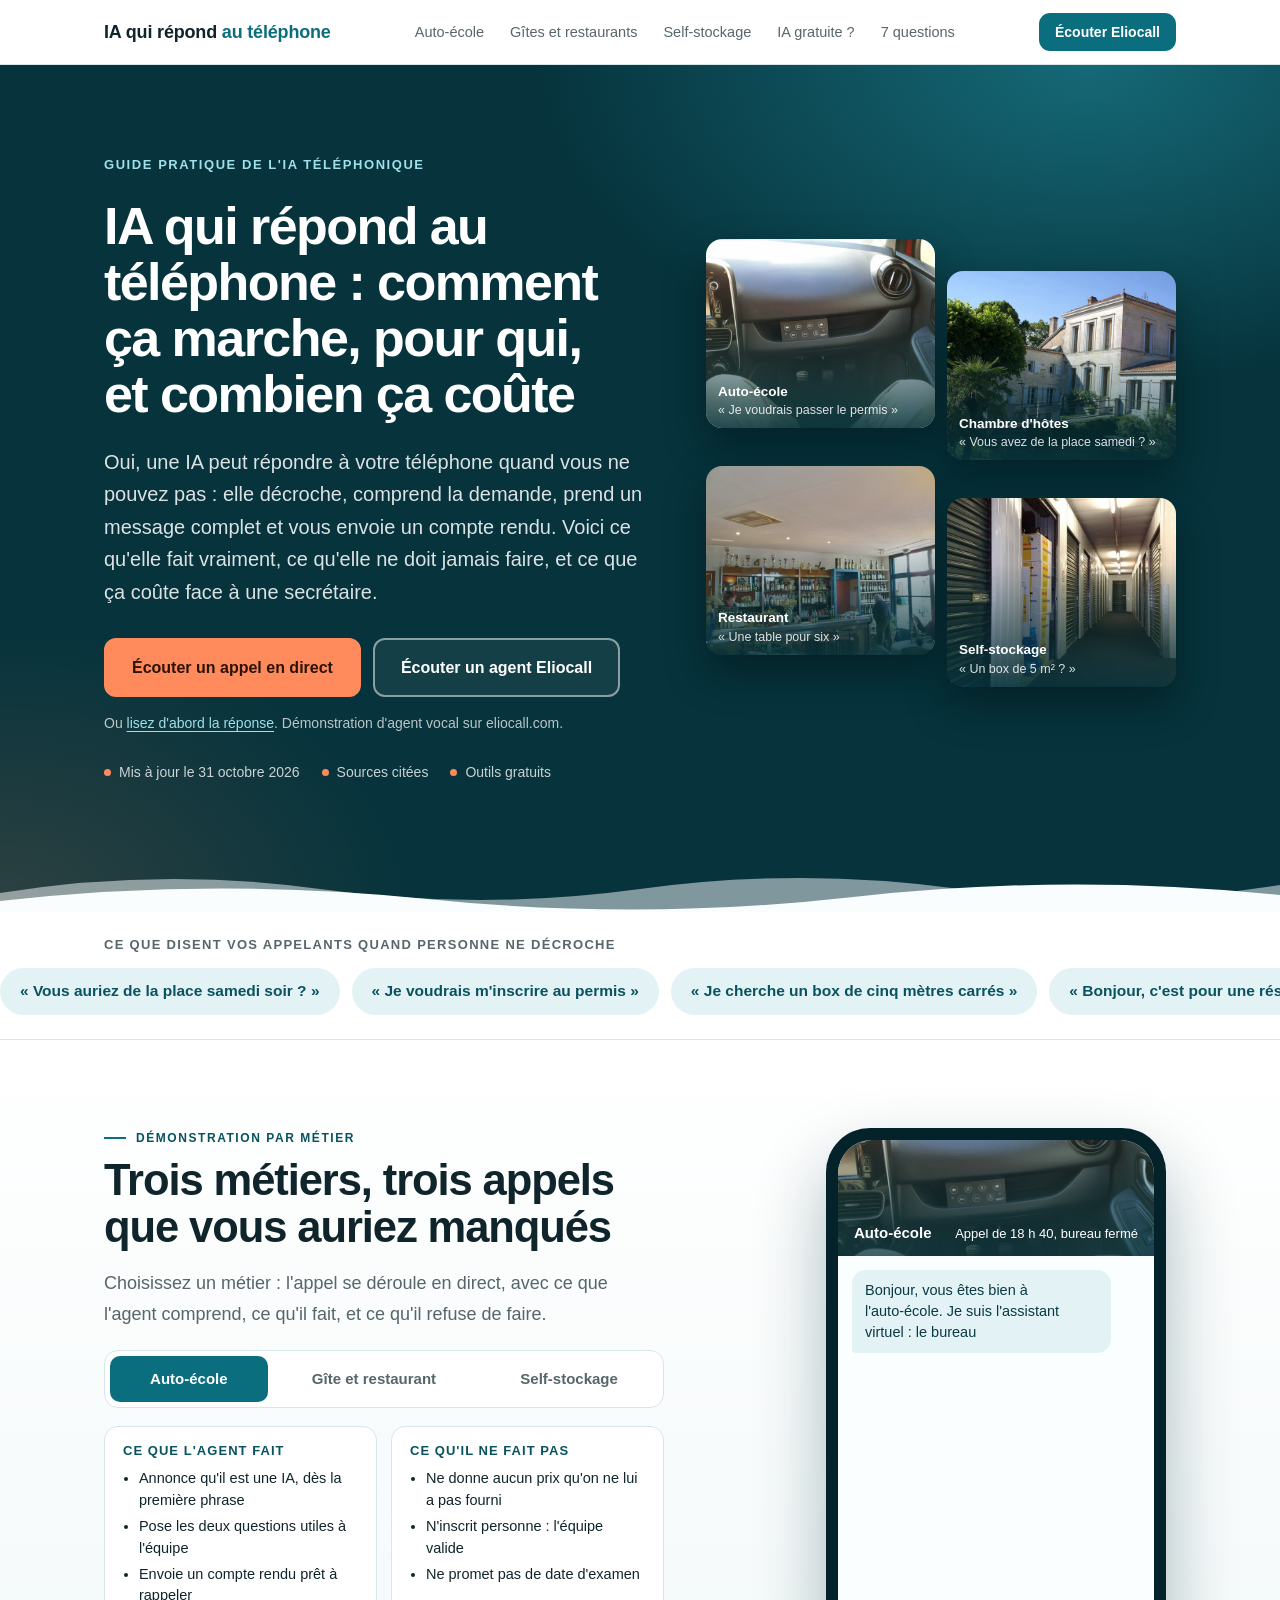
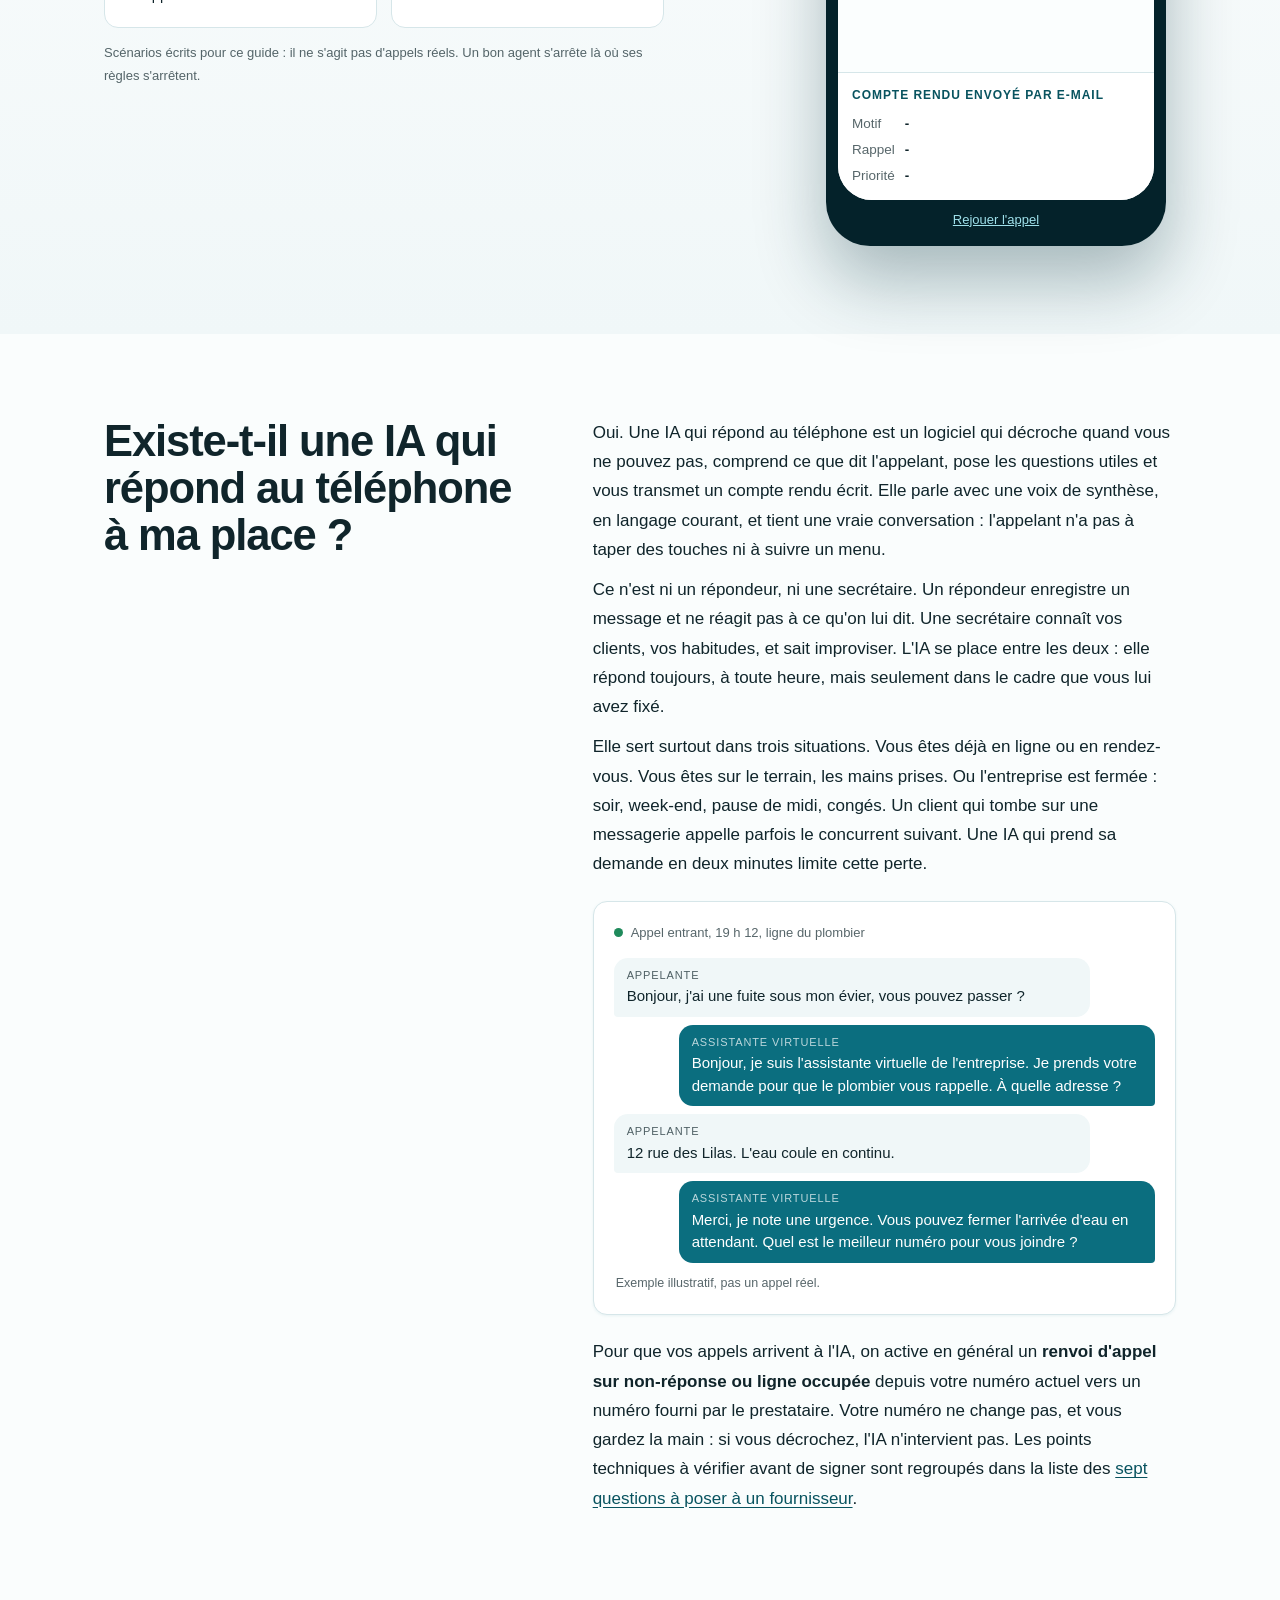
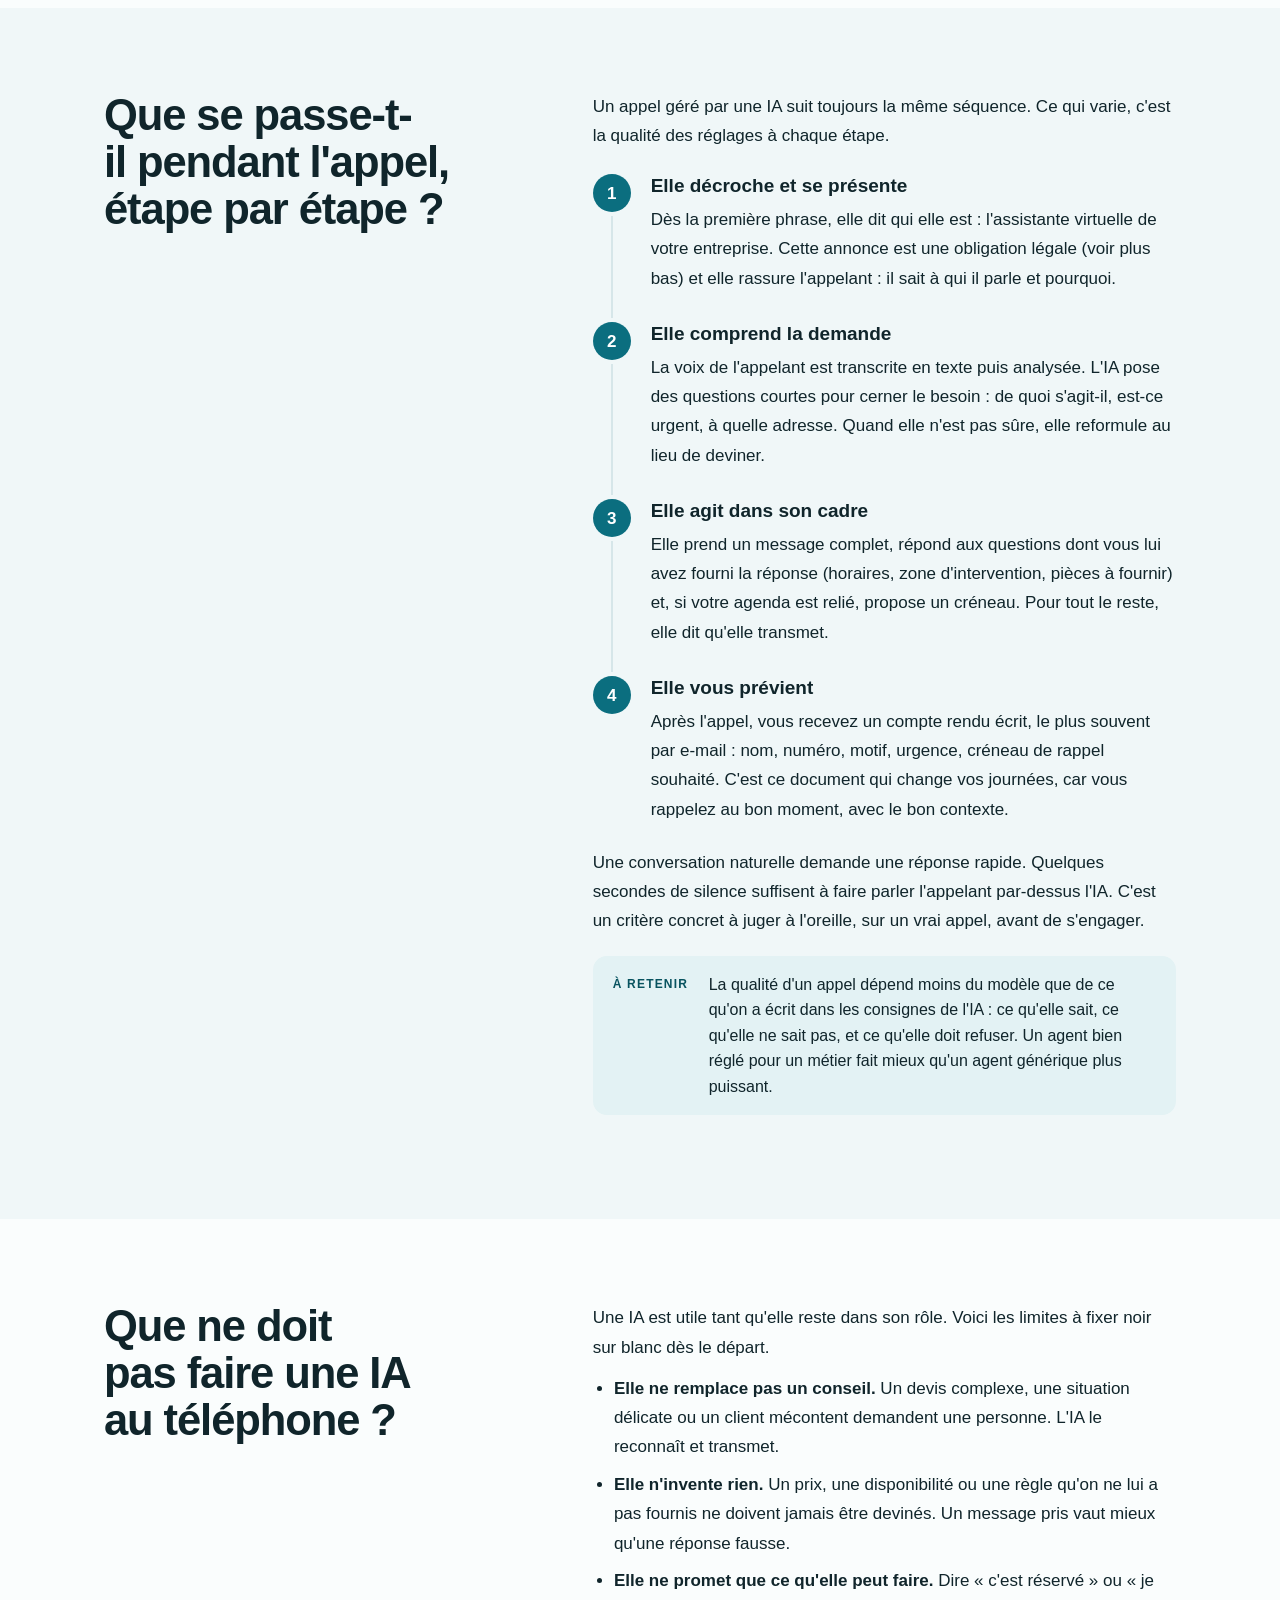
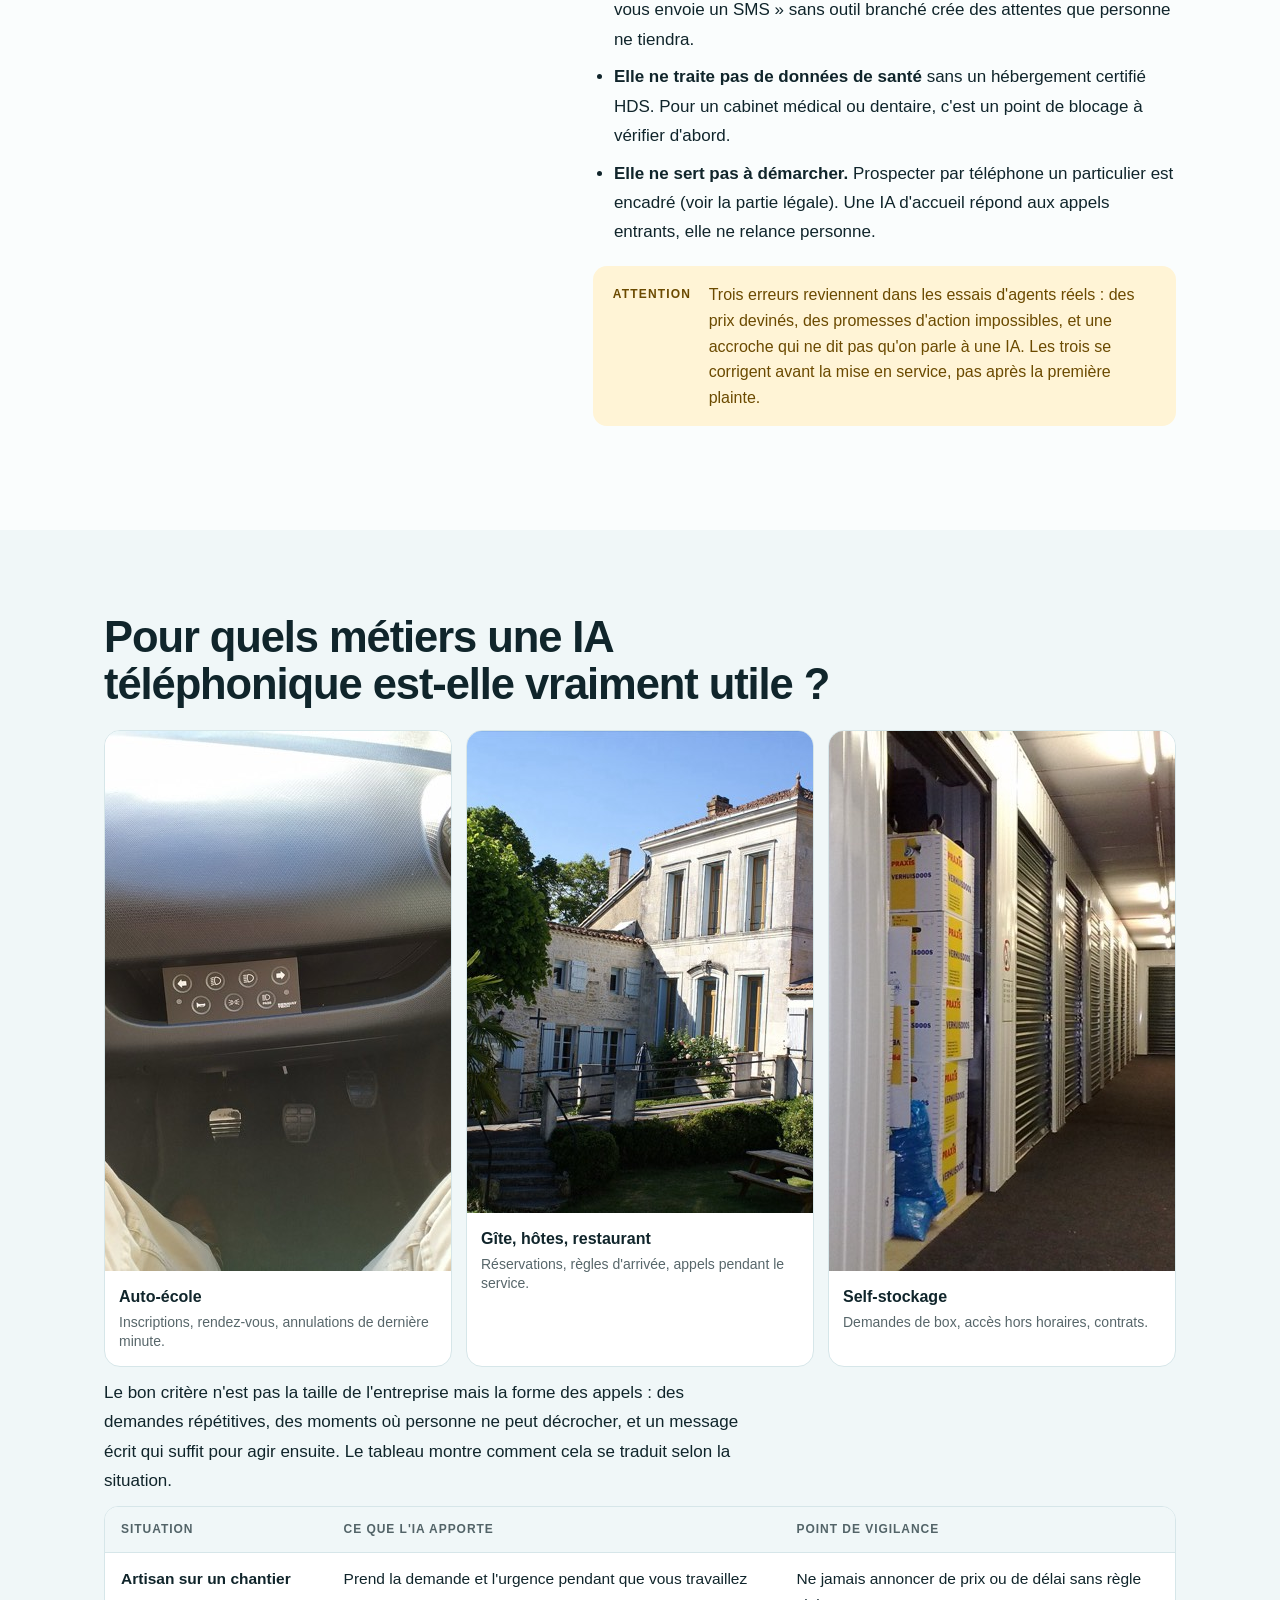
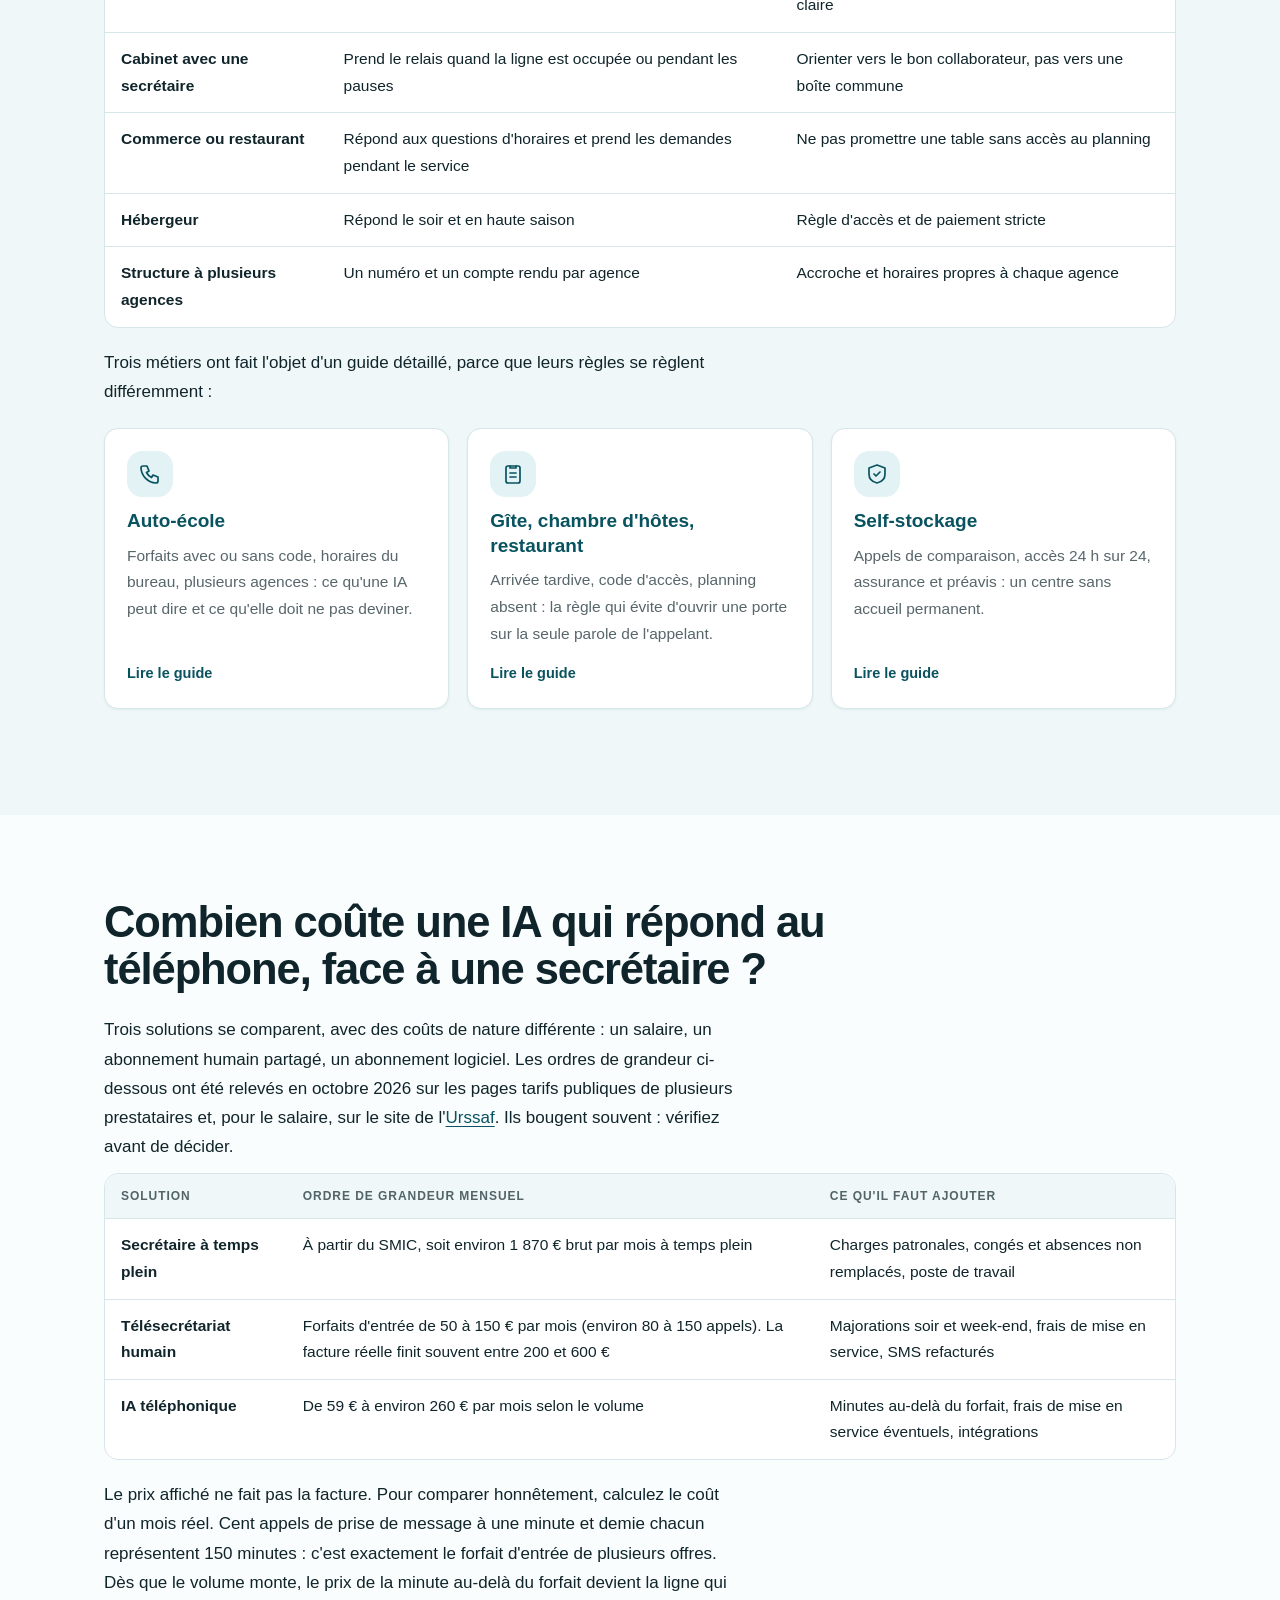
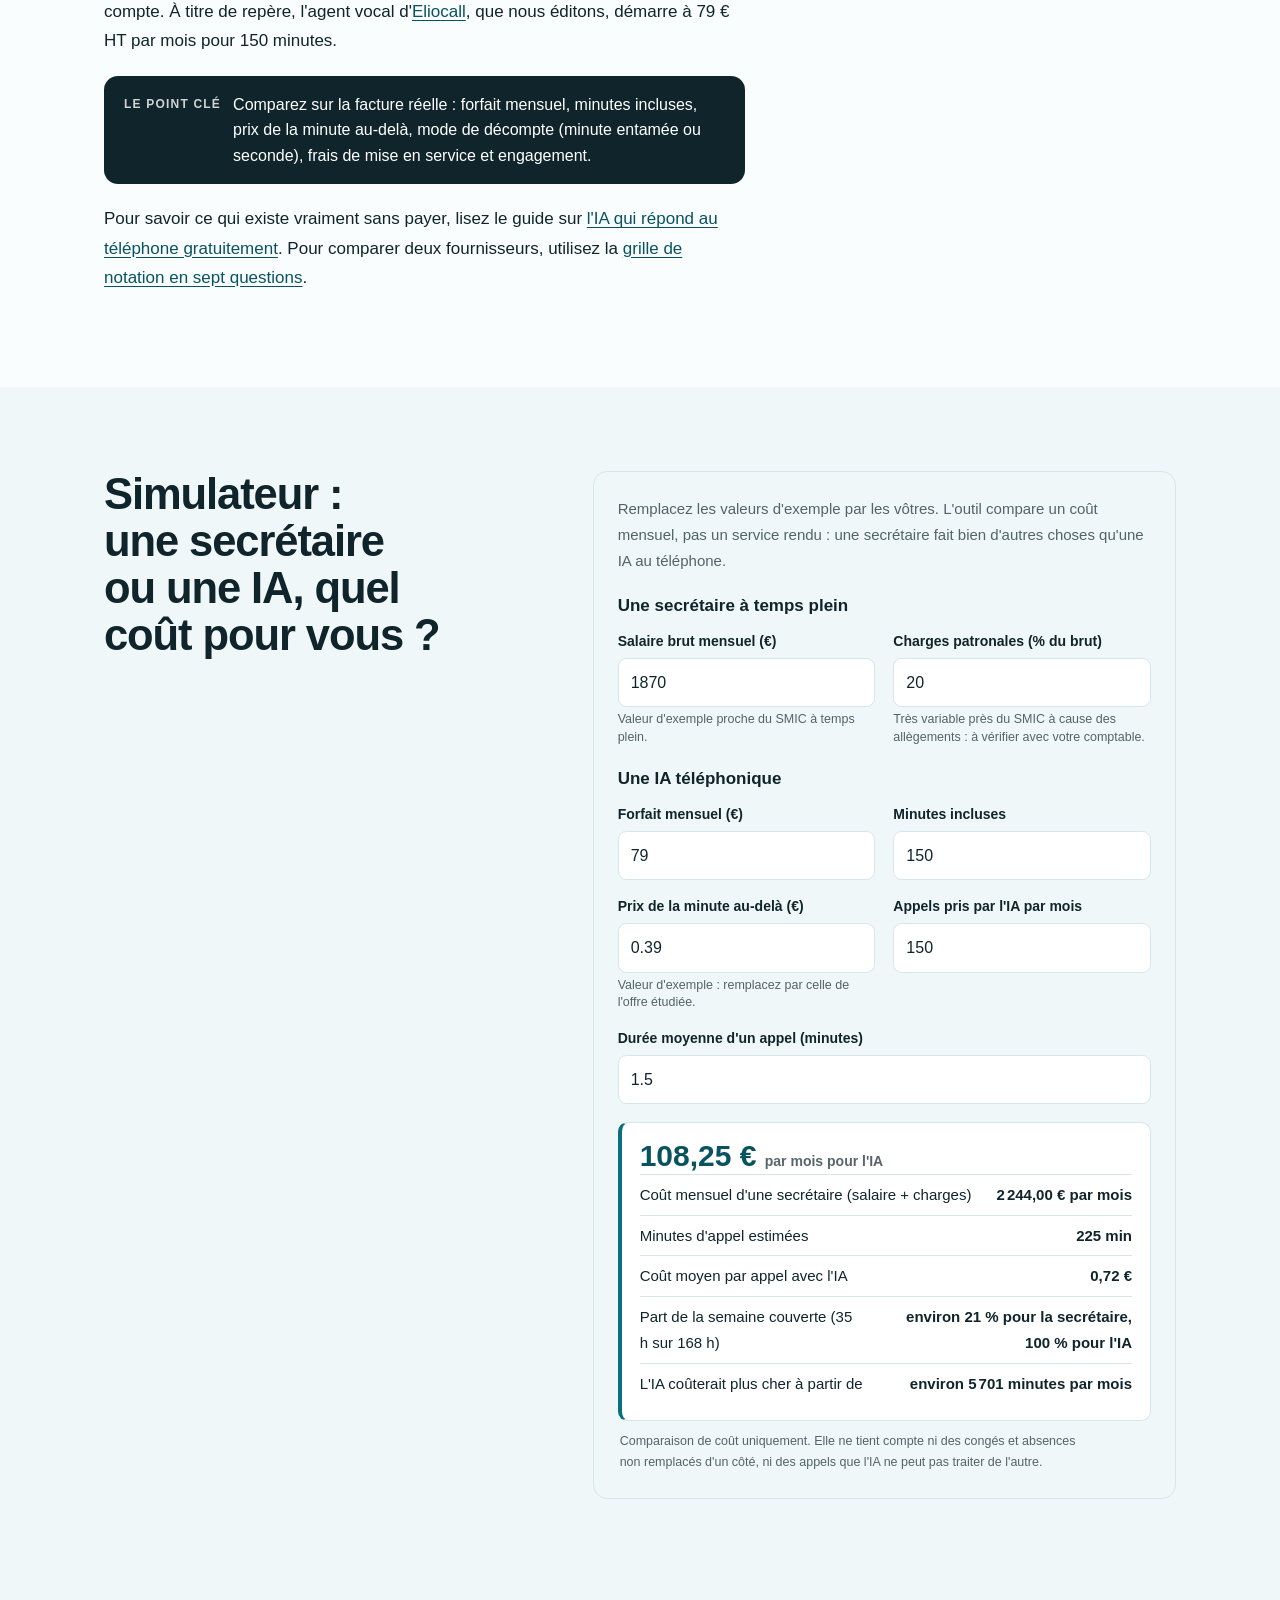
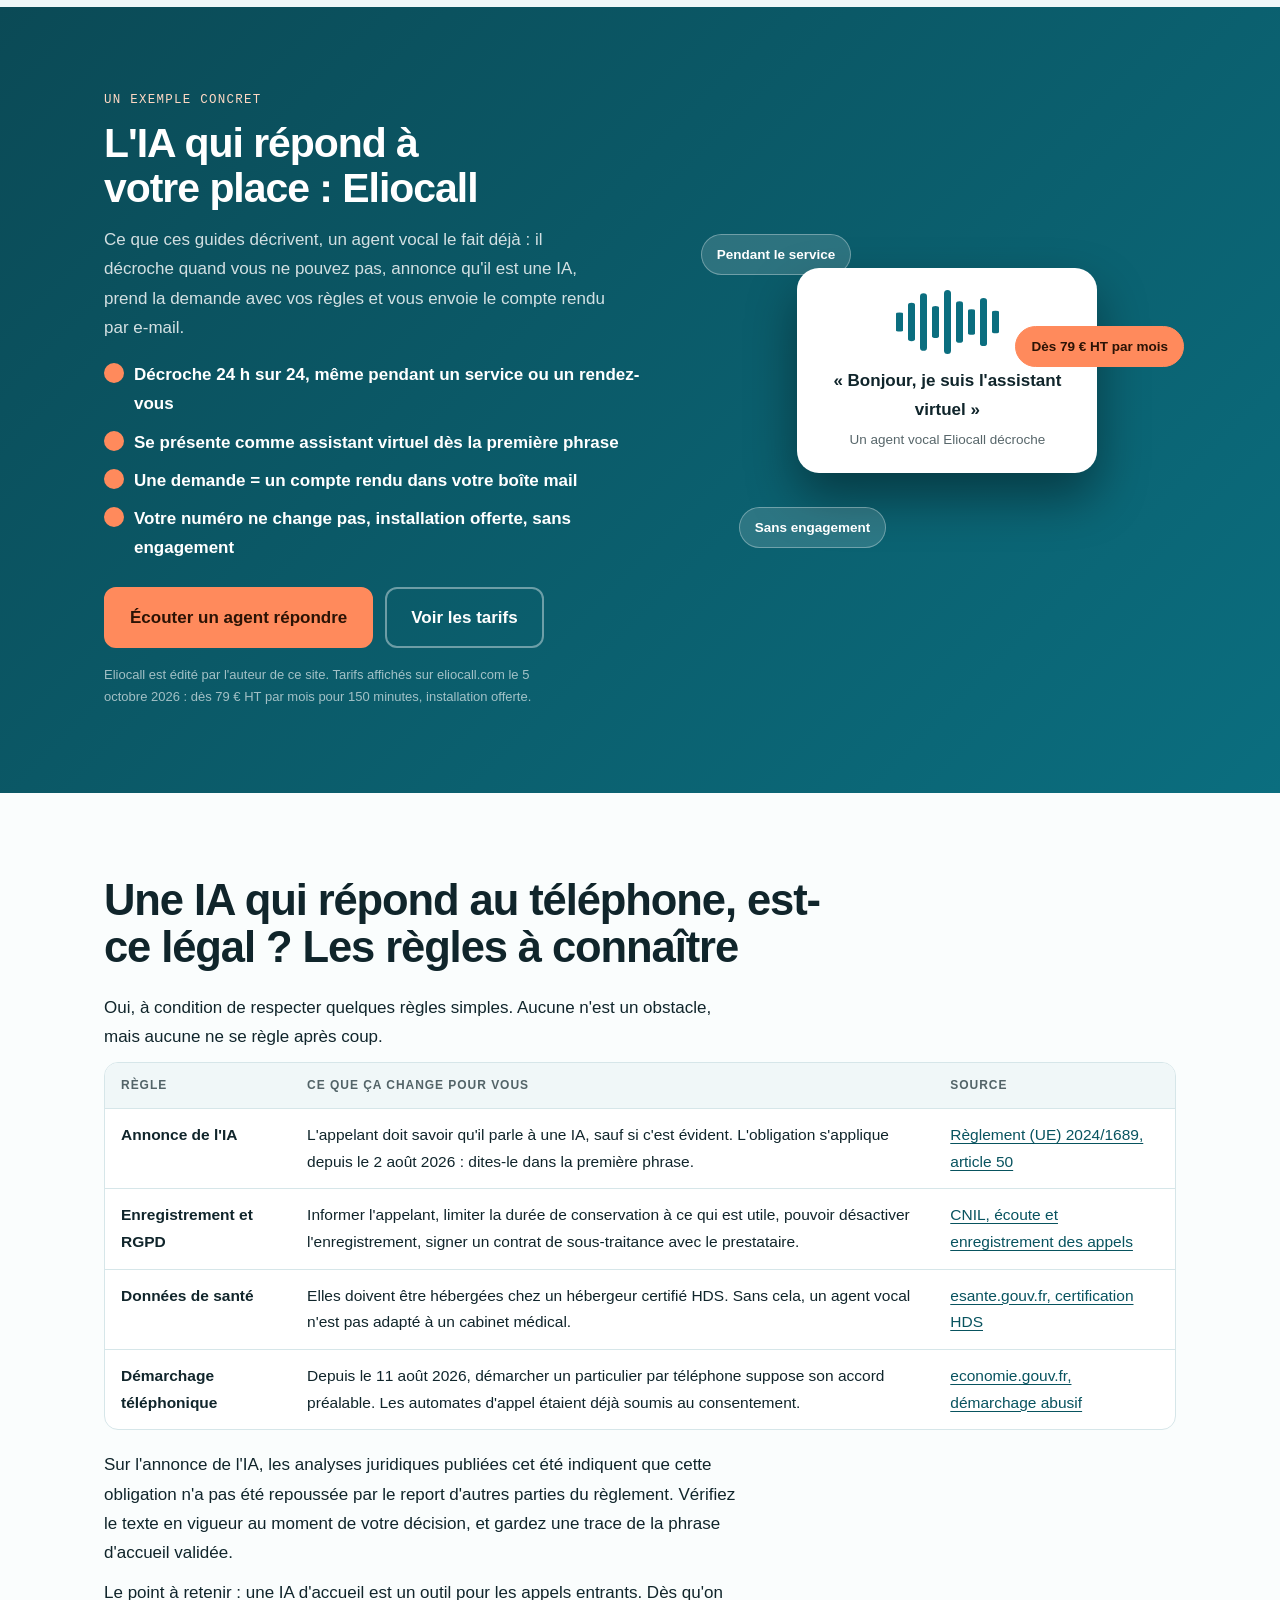
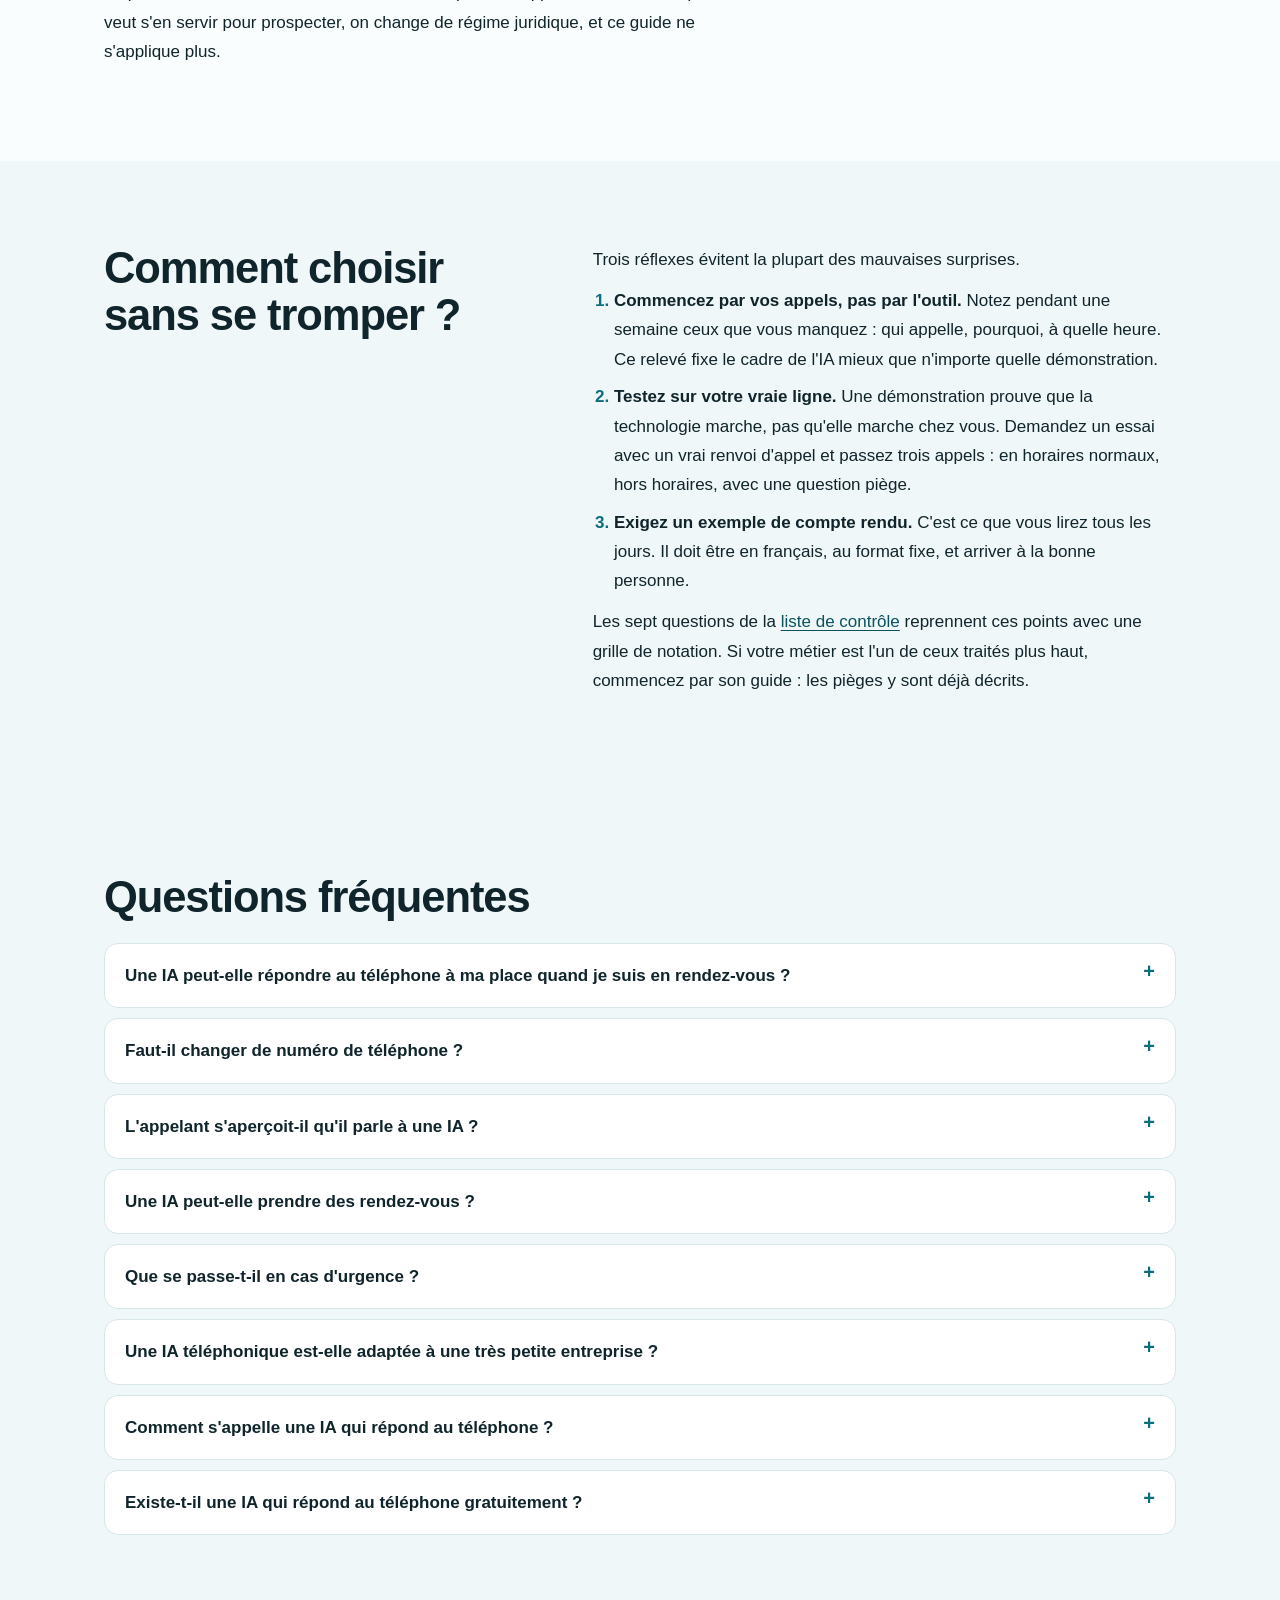
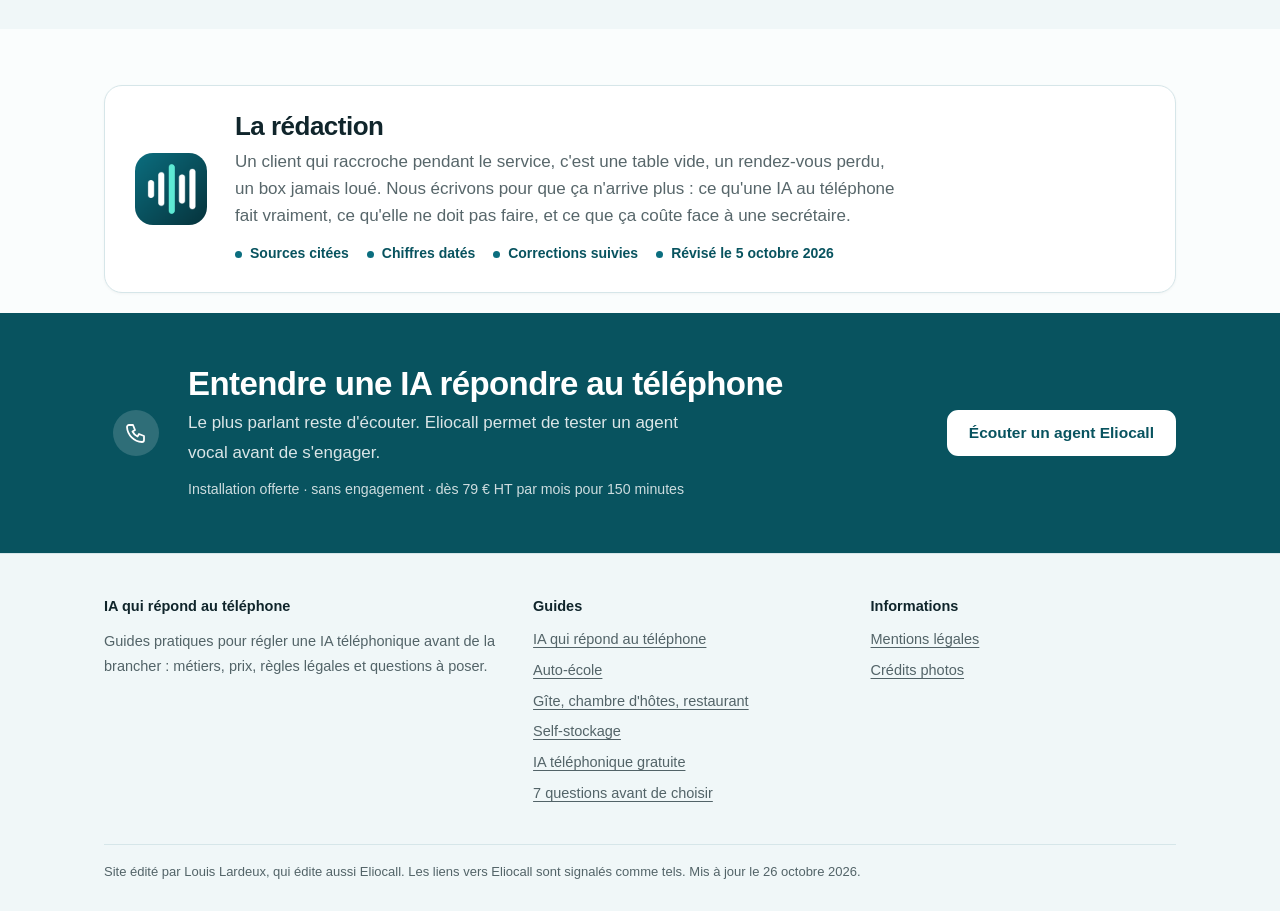
==== commit 6eb60b62: "SEO audit 04/11 : alt des 11 images, page ia-telephone-gratuite (explorée non indexée) - alt descrip" ====
--- a/index.html
+++ b/index.html
@@ -48,7 +48,7 @@
 <div id="iq-cta" hidden><b>Vous voulez l'entendre sur votre métier&nbsp;?</b><p>Eliocall décroche à toute heure, annonce qu'il est une IA et vous envoie le compte rendu par e-mail. Installation offerte, sans engagement.</p><a class="i-pr" href="https://eliocall.com/?utm_source=ia-qui-repond-au-telephone&amp;utm_medium=guide&amp;utm_campaign=demo-fin#hero-form" rel="nofollow sponsored noopener">Écouter un agent répondre</a><a class="i-sc" href="/questions-avant-de-choisir/">Les 7 questions avant de choisir</a></div>
 </div>
 <div class="i-ldv"><div class="i-ldv-s">
-<div class="i-ldv-p"><img id="iq-img" src="/img/autoecole-s.jpg" alt="" width="720" height="540" loading="lazy" decoding="async"><div><b id="iq-name">Auto-école</b><span id="iq-sub">Appel de 18 h 40, bureau fermé</span></div></div>
+<div class="i-ldv-p"><img id="iq-img" src="/img/autoecole-s.jpg" alt="Voiture d'auto-école à double commande" width="720" height="540" loading="lazy" decoding="async"><div><b id="iq-name">Auto-école</b><span id="iq-sub">Appel de 18 h 40, bureau fermé</span></div></div>
 <div id="iq-log" aria-live="off"></div>
 <div id="iq-cr"><strong>Compte rendu envoyé par e-mail</strong><dl id="iq-dl"></dl></div>
 </div><p class="i-ldr"><button type="button" id="iq-again">Rejouer l'appel</button></p></div>
@@ -62,7 +62,7 @@
 (function s(){if(id!==seq)return;el.textContent=w.slice(0,++i).join(" ");log.scrollTop=log.scrollHeight;if(i<w.length)tm=setTimeout(s,gap);else if(done)done()})()}
 function fill(ul,arr){ul.innerHTML="";arr.forEach(function(t){var li=document.createElement("li");li.textContent=t;ul.appendChild(li)})}
 function setCR(rows){var dl=$("iq-dl");dl.innerHTML="";rows.forEach(function(r){var a=document.createElement("dt"),b=document.createElement("dd");a.textContent=r[0];b.textContent=r[1];dl.appendChild(a);dl.appendChild(b)})}
-function play(){var id=++seq;clearTimeout(tm);log.innerHTML="";var s=SC[cur];$("iq-img").src="/img/"+s.img+"-s.jpg";$("iq-name").textContent=s.name;$("iq-sub").textContent=s.sub;
+function play(){var id=++seq;clearTimeout(tm);log.innerHTML="";var s=SC[cur];$("iq-img").src="/img/"+s.img+"-s.jpg";$("iq-img").alt=s.name;$("iq-name").textContent=s.name;$("iq-sub").textContent=s.sub;
 fill($("iq-did"),s.did);fill($("iq-no"),s.no);setCR(s.cr.map(function(r){return[r[0],"-"]}));
 var i=0;(function nx(){if(id!==seq)return;if(i>=s.lines.length){setCR(s.cr);bub("sys","Compte rendu envoyé à l'équipe par e-mail.");$("iq-live").textContent="Appel traité : "+s.cr[0][1];if(!shown){shown=true;var c=$("iq-cta");c.hidden=false;c.setAttribute("data-in","")}return}
 var l=s.lines[i++];if(l[0]==="tag"){bub("tag",l[1]);tm=setTimeout(nx,rm?0:380)}else{var b=bub(l[0],"");type(b,l[1],l[0]==="me"?4:4.4,function(){tm=setTimeout(nx,rm?0:260)},id)}})()}
@@ -152,8 +152,8 @@
 <li><strong>Exigez un exemple de compte rendu.</strong> C'est ce que vous lirez tous les jours. Il doit être en français, au format fixe, et arriver à la bonne personne.</li>
 </ol>
 <p>Les sept questions de la <a href="/questions-avant-de-choisir/">liste de contrôle</a> reprennent ces points avec une grille de notation. Si votre métier est l'un de ceux traités plus haut, commencez par son guide&nbsp;: les pièges y sont déjà décrits.</p>
-</div></div></section><section id="questions" class="i-ls i-rv i-lsfull i-lsalt"><div class="i-wrap i-lsw"><h2>Questions fréquentes</h2><div class="i-lsb"><details><summary>Une IA peut-elle répondre au téléphone à ma place quand je suis en rendez-vous&nbsp;?</summary><p>Oui, c'est l'un de ses usages les plus courants. Elle décroche quand vous ne le faites pas (ligne occupée, pas de réponse), prend la demande et vous envoie un compte rendu que vous lisez après le rendez-vous. Vous rappelez ensuite avec toutes les informations.</p></details><details><summary>Faut-il changer de numéro de téléphone&nbsp;?</summary><p>Non. On met en place un renvoi d'appel sur non-réponse ou occupation depuis votre ligne actuelle vers un numéro fourni par le prestataire. Votre numéro ne change pas. Prévoyez en général un à deux jours pour l'activer, selon l'opérateur.</p></details><details><summary>L'appelant s'aperçoit-il qu'il parle à une IA&nbsp;?</summary><p>Il doit en être informé&nbsp;: l'article 50 du règlement européen sur l'IA l'exige, sauf si c'est évident. Une voix de synthèse récente est souvent naturelle, mais la transparence est la règle. Dire clairement «&nbsp;assistante virtuelle&nbsp;» dans la première phrase évite aussi les malentendus.</p></details><details><summary>Une IA peut-elle prendre des rendez-vous&nbsp;?</summary><p>Seulement si elle est reliée à votre agenda. Sans cela, elle note le créneau souhaité et vous le confirmez ensuite. Dans tous les cas, elle ne doit jamais dire qu'un rendez-vous est confirmé si elle n'a pas pu l'enregistrer.</p></details><details><summary>Que se passe-t-il en cas d'urgence&nbsp;?</summary><p>Cela dépend des consignes. Pour un artisan, elle demande tout de suite si c'est urgent et signale le message en priorité. Pour une urgence vitale, elle ne gère rien&nbsp;: elle invite l'appelant à composer le 15, le 17, le 18 ou le 112.</p></details><details><summary>Une IA téléphonique est-elle adaptée à une très petite entreprise&nbsp;?</summary><p>Oui, c'est souvent là qu'elle apporte le plus&nbsp;: quand vous êtes seul, chaque appel manqué est une demande perdue. Des offres d'entrée existent à partir de quelques dizaines d'euros par mois. Le bon test reste financier&nbsp;: comparez le coût mensuel à la valeur des demandes que vous récupérez.</p></details><details><summary>Comment s'appelle une IA qui répond au téléphone&nbsp;?</summary><p>Les éditeurs utilisent plusieurs noms pour la même chose&nbsp;: agent vocal IA, standard téléphonique IA, réceptionniste IA, assistant téléphonique ou secrétaire virtuelle. Dans tous les cas, il s'agit d'un programme qui décroche, comprend la demande en langage naturel, répond ou prend un message, puis vous envoie un compte rendu. Le terme à retenir pour comparer les offres est «&nbsp;agent vocal&nbsp;».</p></details><details><summary>Existe-t-il une IA qui répond au téléphone gratuitement&nbsp;?</summary><p>Pas pour un usage professionnel durable. Les essais gratuits de quelques jours ou de quelques minutes existent, et des outils grand public filtrent les appels sur un smartphone, mais une IA qui répond à votre place sur votre ligne, avec un numéro, des minutes et un compte rendu, est un service payant. Le détail de ce qui existe vraiment est dans le guide IA qui répond au téléphone gratuite.</p></details></div></div></section>
-<section class="i-rdn" id="redaction"><div class="i-wrap"><div class="i-rdc"><img class="i-rdm" src="/icon-192.png" alt="" width="72" height="72" loading="lazy" decoding="async"><div><h2>La rédaction</h2><p>Un client qui raccroche pendant le service, c'est une table vide, un rendez-vous perdu, un box jamais loué. Nous écrivons pour que ça n'arrive plus&nbsp;: ce qu'une IA au téléphone fait vraiment, ce qu'elle ne doit pas faire, et ce que ça coûte face à une secrétaire.</p><ul><li>Sources citées</li><li>Chiffres datés</li><li>Corrections suivies</li><li>Révisé le 5 octobre 2026</li></ul></div></div></div></section>
+</div></div></section><section id="questions" class="i-ls i-rv i-lsfull i-lsalt"><div class="i-wrap i-lsw"><h2>Questions fréquentes</h2><div class="i-lsb"><details><summary>Une IA peut-elle répondre au téléphone à ma place quand je suis en rendez-vous&nbsp;?</summary><p>Oui, c'est l'un de ses usages les plus courants. Elle décroche quand vous ne le faites pas (ligne occupée, pas de réponse), prend la demande et vous envoie un compte rendu que vous lisez après le rendez-vous. Vous rappelez ensuite avec toutes les informations.</p></details><details><summary>Faut-il changer de numéro de téléphone&nbsp;?</summary><p>Non. On met en place un renvoi d'appel sur non-réponse ou occupation depuis votre ligne actuelle vers un numéro fourni par le prestataire. Votre numéro ne change pas. Prévoyez en général un à deux jours pour l'activer, selon l'opérateur.</p></details><details><summary>L'appelant s'aperçoit-il qu'il parle à une IA&nbsp;?</summary><p>Il doit en être informé&nbsp;: l'article 50 du règlement européen sur l'IA l'exige, sauf si c'est évident. Une voix de synthèse récente est souvent naturelle, mais la transparence est la règle. Dire clairement «&nbsp;assistante virtuelle&nbsp;» dans la première phrase évite aussi les malentendus.</p></details><details><summary>Une IA peut-elle prendre des rendez-vous&nbsp;?</summary><p>Seulement si elle est reliée à votre agenda. Sans cela, elle note le créneau souhaité et vous le confirmez ensuite. Dans tous les cas, elle ne doit jamais dire qu'un rendez-vous est confirmé si elle n'a pas pu l'enregistrer.</p></details><details><summary>Que se passe-t-il en cas d'urgence&nbsp;?</summary><p>Cela dépend des consignes. Pour un artisan, elle demande tout de suite si c'est urgent et signale le message en priorité. Pour une urgence vitale, elle ne gère rien&nbsp;: elle invite l'appelant à composer le 15, le 17, le 18 ou le 112.</p></details><details><summary>Une IA téléphonique est-elle adaptée à une très petite entreprise&nbsp;?</summary><p>Oui, c'est souvent là qu'elle apporte le plus&nbsp;: quand vous êtes seul, chaque appel manqué est une demande perdue. Des offres d'entrée existent à partir de quelques dizaines d'euros par mois. Le bon test reste financier&nbsp;: comparez le coût mensuel à la valeur des demandes que vous récupérez.</p></details><details><summary>Comment s'appelle une IA qui répond au téléphone&nbsp;?</summary><p>Les éditeurs utilisent plusieurs noms pour la même chose&nbsp;: agent vocal IA, standard téléphonique IA, réceptionniste IA, assistant téléphonique ou secrétaire virtuelle. Dans tous les cas, il s'agit d'un programme qui décroche, comprend la demande en langage naturel, répond ou prend un message, puis vous envoie un compte rendu. Le terme à retenir pour comparer les offres est «&nbsp;agent vocal&nbsp;».</p></details><details><summary>Existe-t-il une IA qui répond au téléphone gratuitement&nbsp;?</summary><p>Pas pour un usage professionnel durable. Les essais gratuits de quelques jours ou de quelques minutes existent, et des outils grand public filtrent les appels sur un smartphone, mais une IA qui répond à votre place sur votre ligne, avec un numéro, des minutes et un compte rendu, est un service payant. Le détail de ce qui existe vraiment est dans le guide <a href="/ia-telephone-gratuite/">IA qui répond au téléphone gratuite</a>.</p></details></div></div></section>
+<section class="i-rdn" id="redaction"><div class="i-wrap"><div class="i-rdc"><img class="i-rdm" src="/icon-192.png" alt="Logo de la rédaction" width="72" height="72" loading="lazy" decoding="async"><div><h2>La rédaction</h2><p>Un client qui raccroche pendant le service, c'est une table vide, un rendez-vous perdu, un box jamais loué. Nous écrivons pour que ça n'arrive plus&nbsp;: ce qu'une IA au téléphone fait vraiment, ce qu'elle ne doit pas faire, et ce que ça coûte face à une secrétaire.</p><ul><li>Sources citées</li><li>Chiffres datés</li><li>Corrections suivies</li><li>Révisé le 5 octobre 2026</li></ul></div></div></div></section>
 <div class="i-band"><div class="i-wrap"><div><div class="i-rg" aria-hidden="true"><span></span><span></span><span></span><b><svg viewBox="0 0 24 24" width="24" height="24" fill="none" stroke="#fff" stroke-width="1.8" stroke-linecap="round" stroke-linejoin="round"><path d="M5 4h4l2 5-2.5 1.5a11 11 0 0 0 5 5L15 13l5 2v4a2 2 0 0 1-2 2A16 16 0 0 1 3 6a2 2 0 0 1 2-2z"/></svg></b></div><div><h2>Entendre une IA répondre au téléphone</h2><p>Le plus parlant reste d'écouter. Eliocall permet de tester un agent vocal avant de s'engager.</p><small style="display:block;margin-top:10px;opacity:.8">Installation offerte · sans engagement · dès 79 € HT par mois pour 150 minutes</small></div></div><a class="i-btn" href="https://eliocall.com/?utm_source=ia-qui-repond-au-telephone&amp;utm_medium=guide&amp;utm_campaign=accueil" rel="nofollow sponsored noopener">Écouter un agent Eliocall</a></div></div>
 </main>
 <footer class="i-foot"><div class="i-wrap"><div><b>IA qui répond <span>au téléphone</span></b><p>Guides pratiques pour régler une IA téléphonique avant de la brancher&nbsp;: métiers, prix, règles légales et questions à poser.</p></div><div><b>Guides</b><ul><li><a href="/">IA qui répond au téléphone</a></li><li><a href="/auto-ecole/">Auto-école</a></li><li><a href="/hebergement-restaurant/">Gîte, chambre d'hôtes, restaurant</a></li><li><a href="/self-stockage/">Self-stockage</a></li><li><a href="/ia-telephone-gratuite/">IA téléphonique gratuite</a></li><li><a href="/questions-avant-de-choisir/">7 questions avant de choisir</a></li></ul></div><div><b>Informations</b><ul><li><a href="/mentions-legales/">Mentions légales</a></li><li><a href="/mentions-legales/#credits-photos">Crédits photos</a></li></ul></div><div class="i-small">Site édité par Louis Lardeux, qui édite aussi Eliocall. Les liens vers Eliocall sont signalés comme tels. Mis à jour le 26 octobre 2026.</div></div></footer>
